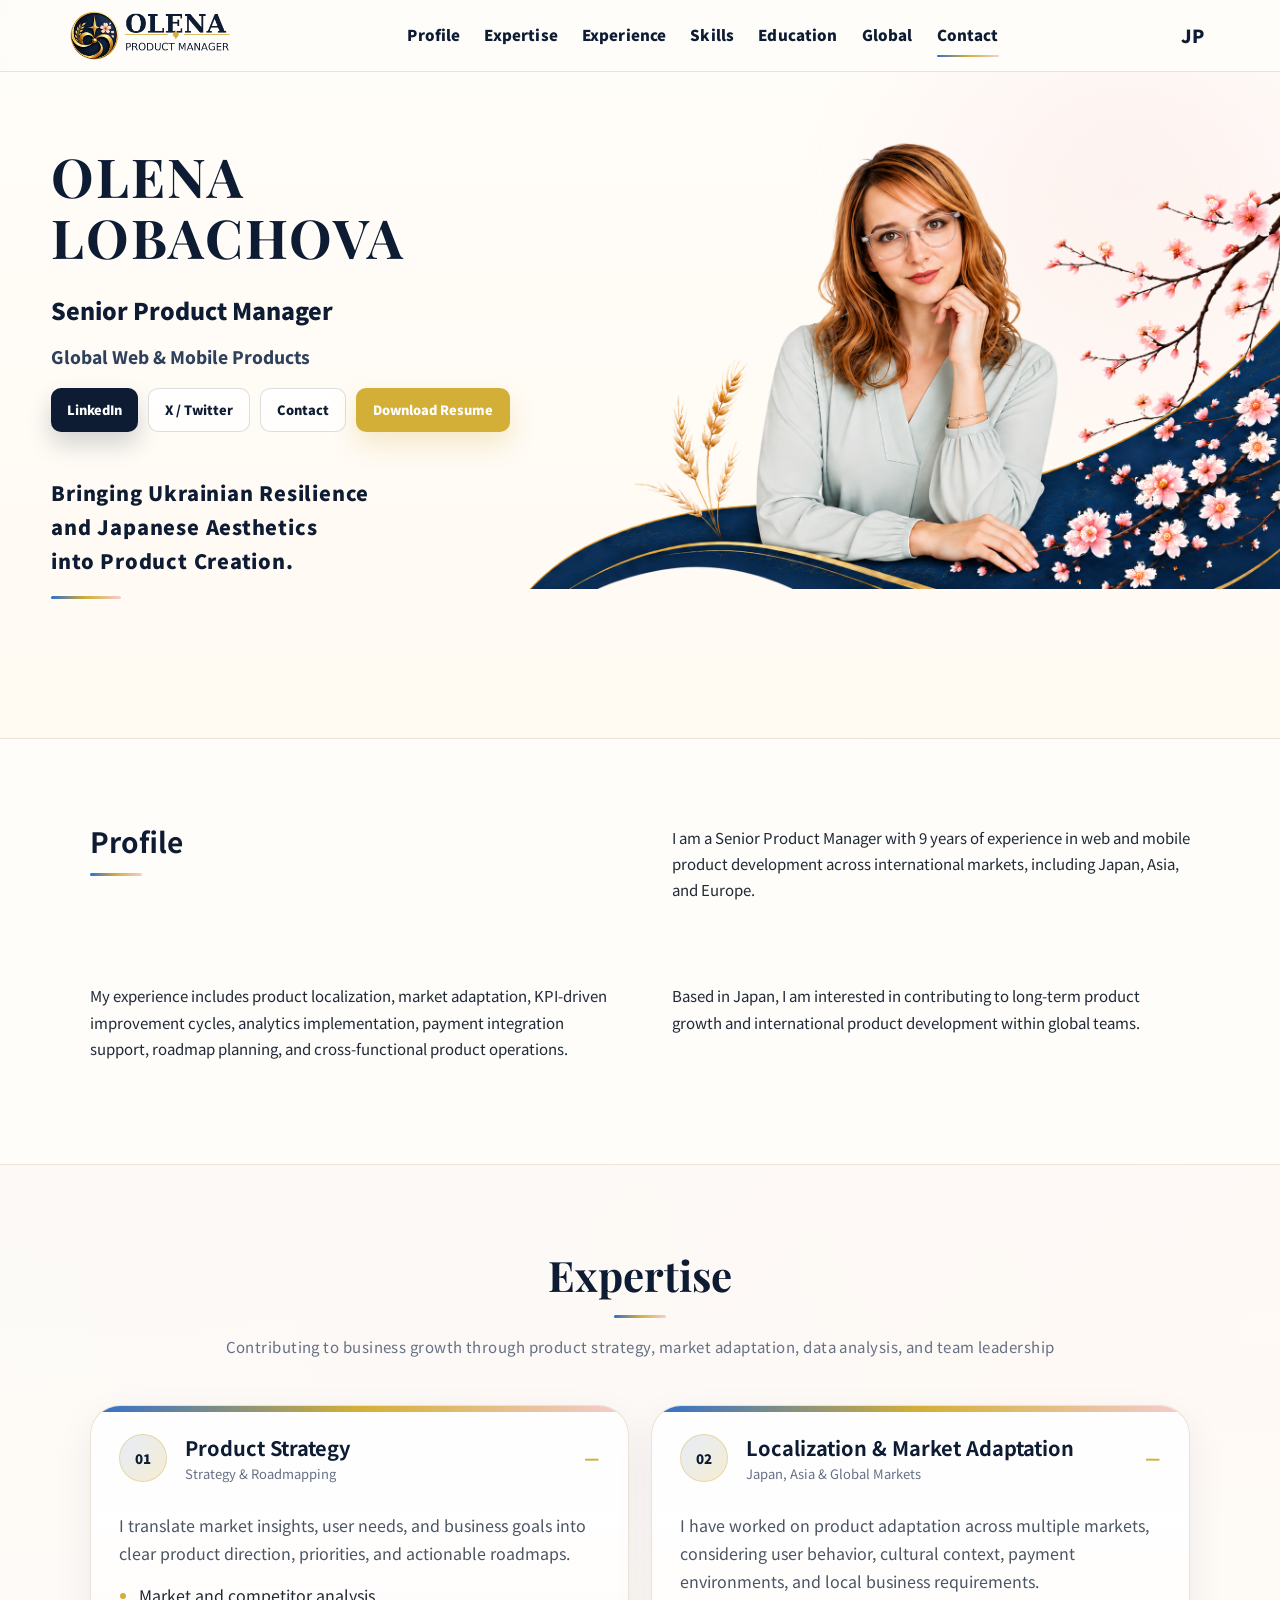
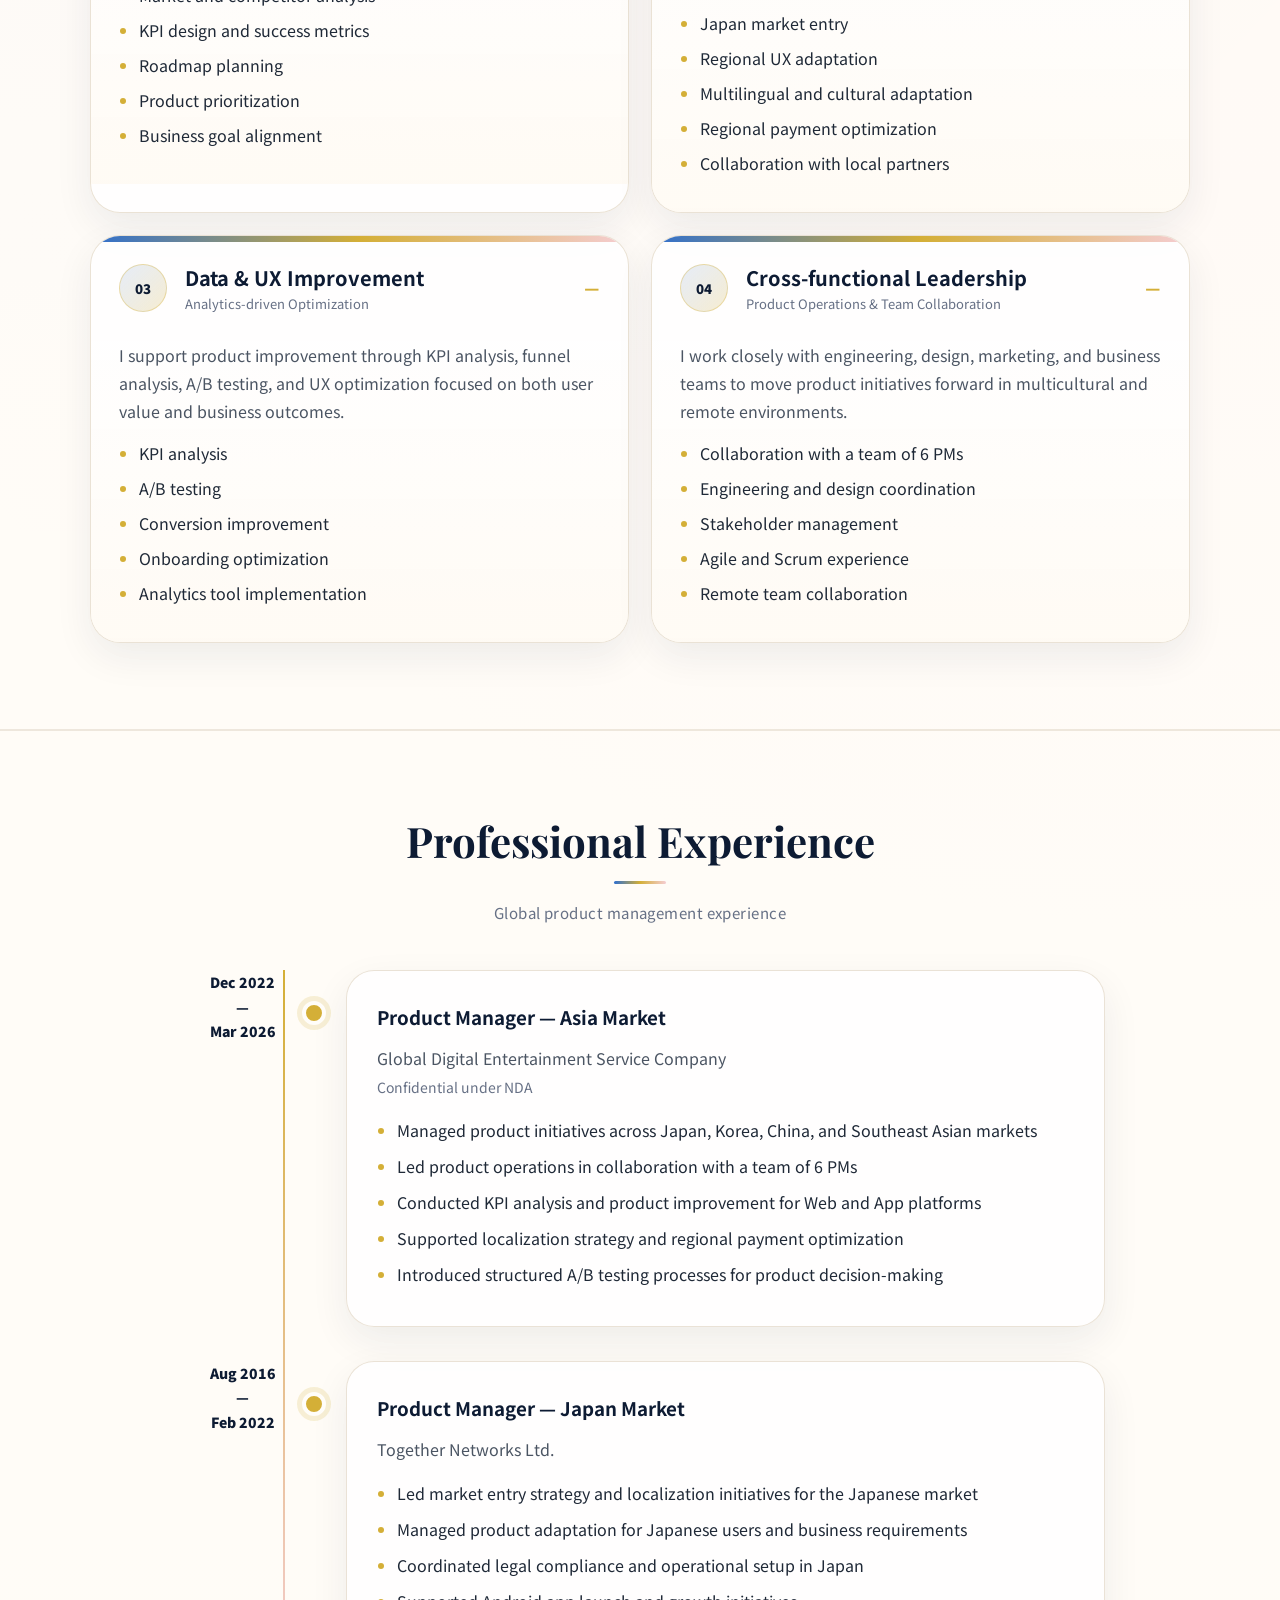
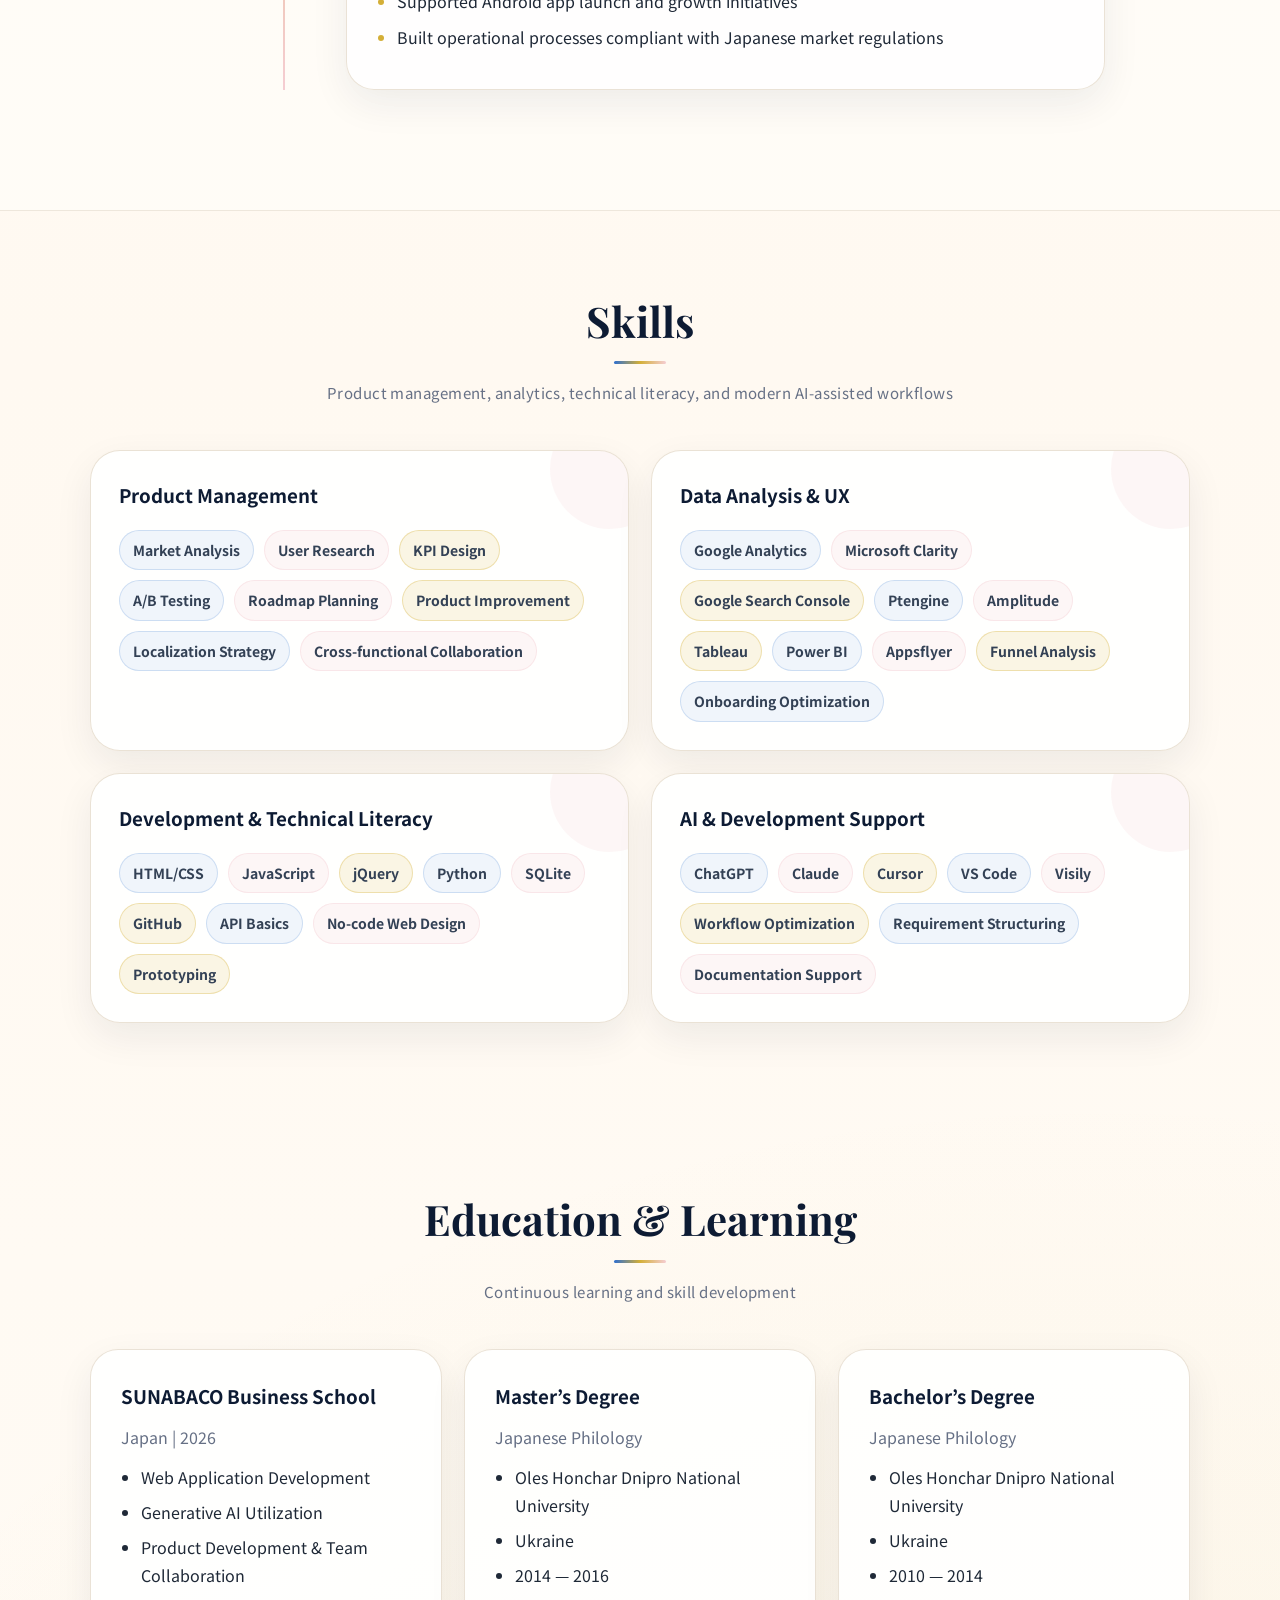
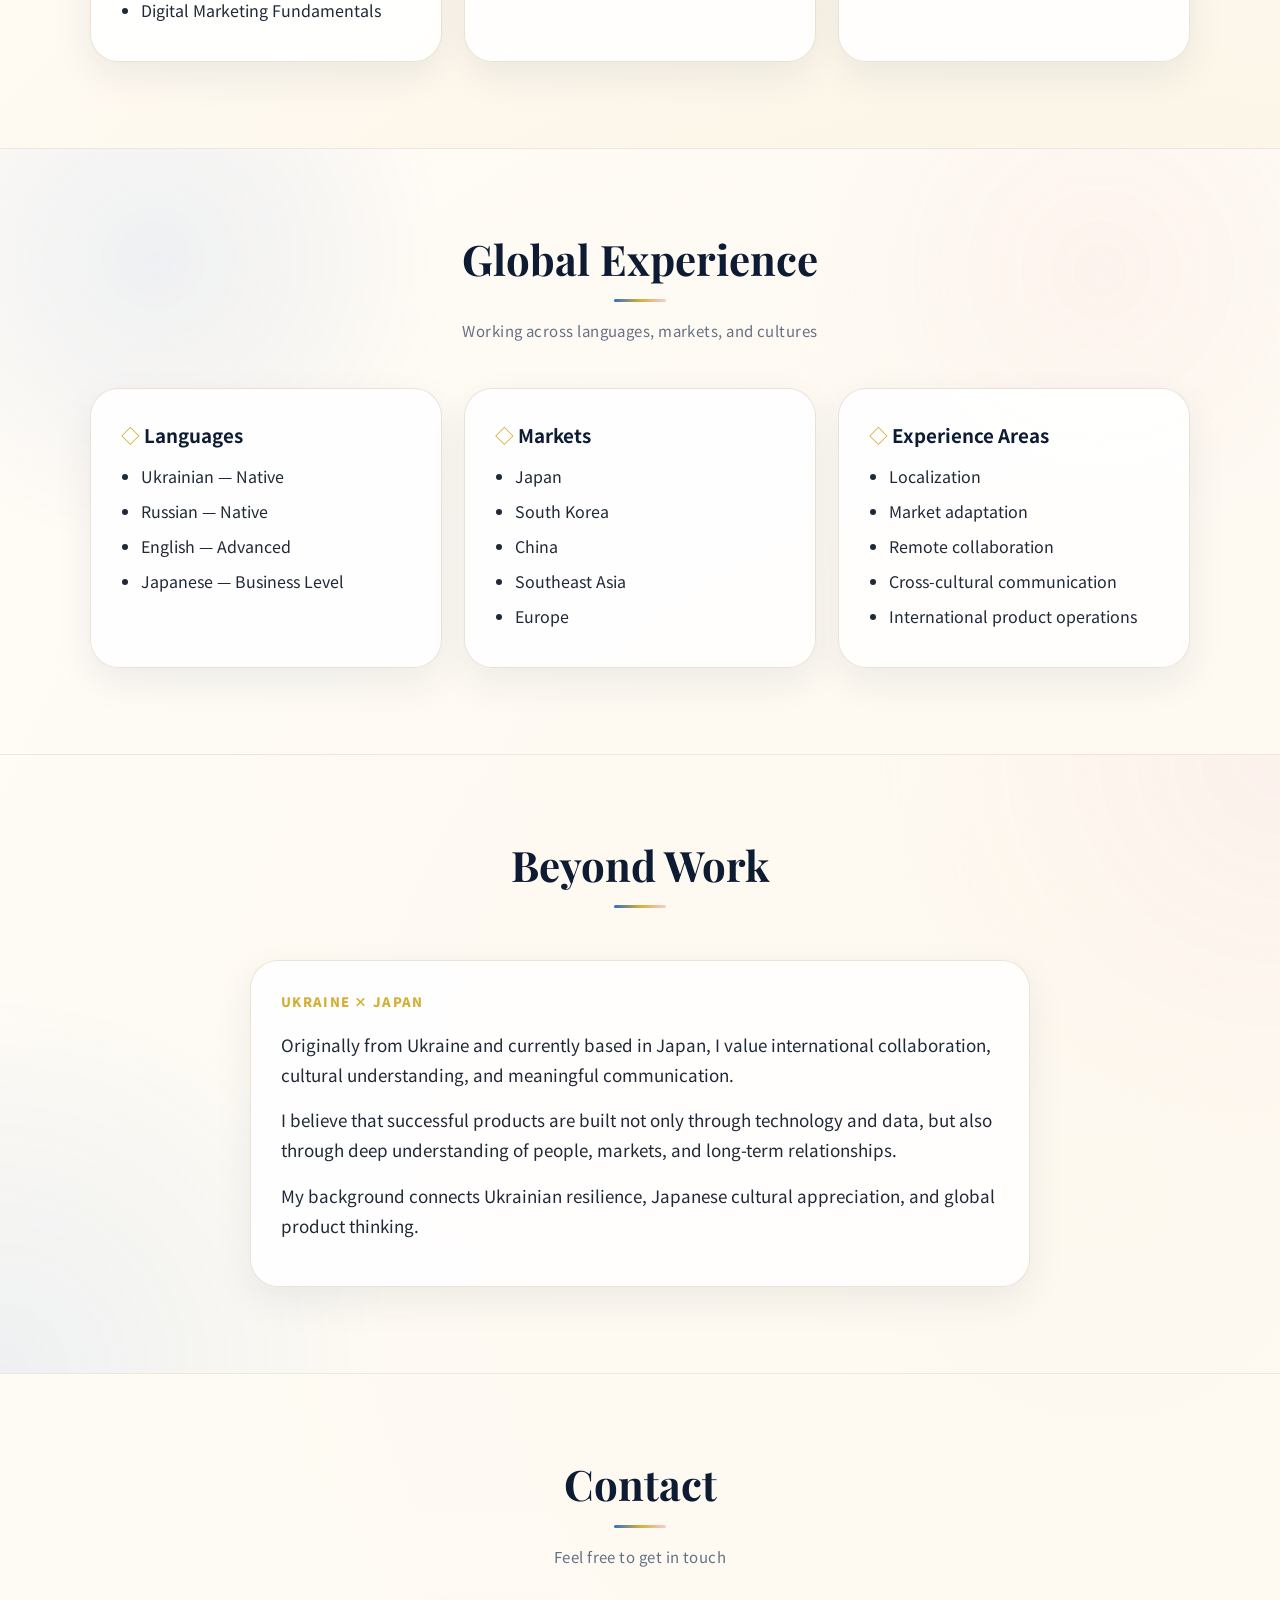
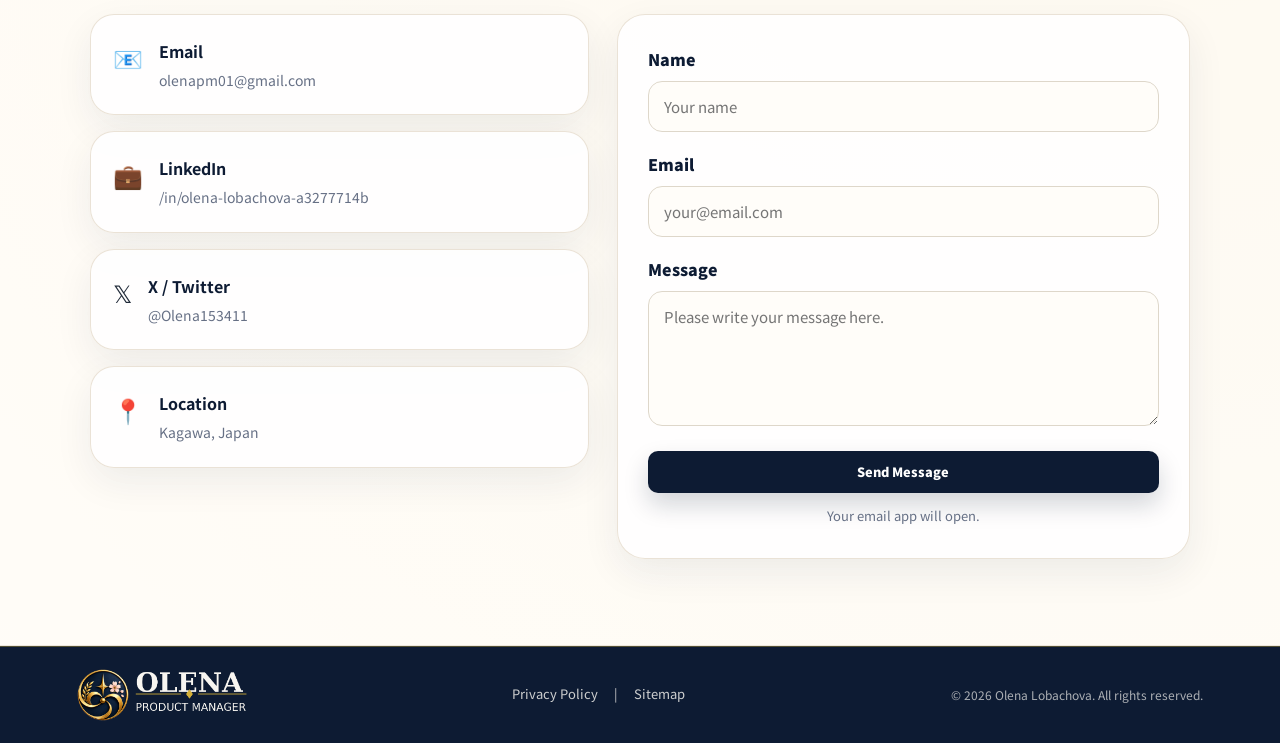
==== en.html @ adf9c9fa "Improve mobile menu slide-in design" ====
<!DOCTYPE html>
<html lang="en">
<head>
    <meta charset="UTF-8">
    <meta name="viewport" content="width=device-width, initial-scale=1.0">
    <title>Olena Lobachova | Senior Product Manager</title>

    <meta name="description" content="Senior Product Manager based in Japan, specializing in global web and mobile products, product strategy, localization, KPI-driven improvement and cross-functional collaboration.">
    <meta name="keywords" content="Product Manager, Senior Product Manager, Global Products, Web Products, Mobile Products, Japan, Kagawa, Localization, Product Strategy, KPI, UX, AI Tools">
    <meta name="author" content="Olena Lobachova">

    <meta property="og:title" content="Olena Lobachova | Senior Product Manager">
    <meta property="og:description" content="Senior Product Manager for global web and mobile products. Based in Japan.">
    <meta property="og:type" content="website">
    <meta property="og:image" content="assets/og-image.png">
    <meta property="og:url" content="https://your-github-username.github.io/your-repository-name/en.html">

    <meta name="twitter:card" content="summary_large_image">
    <meta name="twitter:title" content="Olena Lobachova | Senior Product Manager">
    <meta name="twitter:description" content="Senior Product Manager for global web and mobile products. Based in Japan.">
    <meta name="twitter:image" content="assets/og-image.png">

    <link rel="icon" href="assets/favicon/favicon.ico" sizes="any">
    <link rel="icon" href="assets/favicon/favicon.svg" type="image/svg+xml">
    <link rel="apple-touch-icon" href="assets/favicon/apple-touch-icon.png">
    <link rel="manifest" href="assets/favicon/site.webmanifest">
    <meta name="theme-color" content="#0D1B33">

    <link rel="preconnect" href="https://fonts.googleapis.com">
    <link rel="preconnect" href="https://fonts.gstatic.com" crossorigin>
    <link href="https://fonts.googleapis.com/css2?family=Noto+Sans+JP:wght@400;500;700&family=Playfair+Display:wght@600;700&display=swap" rel="stylesheet">

    <link rel="stylesheet" href="css/style.css">
</head>

<body>

<div class="site-decor" aria-hidden="true">
    <div class="decor-circle decor-blue"></div>
    <div class="decor-circle decor-gold"></div>
    <div class="decor-circle decor-sakura"></div>
    <div class="ukraine-pattern"></div>
    <div class="japan-pattern"></div>
</div>

<header class="header">
    <a href="en.html" class="header-logo header-logo-desktop" aria-label="Olena Lobachova Home">
        <img src="assets/brand/logo-horizontal-light.png" alt="Olena Lobachova logo">
    </a>

    <a href="en.html" class="header-logo header-logo-mobile" aria-label="Olena Lobachova Home">
        <img src="assets/brand/logo-horizontal-light.png" alt="Olena Lobachova logo">
    </a>

    <nav class="desktop-nav">
        <a href="#about">Profile</a>
        <a href="#expertise">Expertise</a>
        <a href="#experience">Experience</a>
        <a href="#skills">Skills</a>
        <a href="#education">Education</a>
        <a href="#global">Global</a>
        <a href="#contact">Contact</a>
    </nav>

    <div class="header-right">
        <a href="index.html" id="langToggle" class="lang-btn">JP</a>
        <button id="menuBtn" class="menu-btn" aria-label="Open menu">
            <span></span>
            <span></span>
            <span></span>
        </button>
    </div>
</header>

<div id="menuOverlay" class="menu-overlay"></div>

<div id="mobileMenu" class="mobile-menu">

    <a href="#about" class="mobile-menu-link">
        <img src="assets/icons/profile.svg" alt="" class="mobile-menu-icon">
        <span>Profile</span>
    </a>

    <a href="#expertise" class="mobile-menu-link">
        <img src="assets/icons/expertise.svg" alt="" class="mobile-menu-icon">
        <span>Expertise</span>
    </a>

    <a href="#experience" class="mobile-menu-link">
        <img src="assets/icons/experience.svg" alt="" class="mobile-menu-icon">
        <span>Experience</span>
    </a>

    <a href="#skills" class="mobile-menu-link">
        <img src="assets/icons/skills.svg" alt="" class="mobile-menu-icon">
        <span>Skills</span>
    </a>

    <a href="#education" class="mobile-menu-link">
        <img src="assets/icons/education.svg" alt="" class="mobile-menu-icon">
        <span>Education</span>
    </a>

    <a href="#global" class="mobile-menu-link">
        <img src="assets/icons/global.svg" alt="" class="mobile-menu-icon">
        <span>Global</span>
    </a>

    <a href="#contact" class="mobile-menu-link">
        <img src="assets/icons/contact.svg" alt="" class="mobile-menu-icon">
        <span>Contact</span>
    </a>

        <div class="mobile-menu-cta">
        <a href="https://www.linkedin.com/in/olena-lobachova-a3277714b" target="_blank" rel="noopener">
            LinkedIn
        </a>

        <a href="https://x.com/Olena153411" target="_blank" rel="noopener">
            X (Twitter)
        </a>

        <a href="assets/cv/Olena_Lobachova_Resume_EN.pdf" target="_blank" rel="noopener">
            Resume PDF
        </a>
    </div>

</div>

<section class="hero hero-approved">
    <div class="hero-content">

        <div class="hero-text">

            <h1>
                OLENA<br>
                LOBACHOVA
            </h1>

            <h2>Senior Product Manager</h2>
            <p class="hero-role">Global Web & Mobile Products</p>

            <div class="hero-buttons">
                <a href="https://www.linkedin.com/in/olena-lobachova-a3277714b" class="btn-primary" target="_blank" rel="noopener">
                    LinkedIn
                </a>

                <a href="https://x.com/Olena153411" class="btn-secondary" target="_blank" rel="noopener">
                    X / Twitter
                </a>

                <a href="#contact" class="btn-secondary">
                    Contact
                </a>

                <a href="assets/cv/Olena_Lobachova_Resume_EN.pdf" class="btn-gold" target="_blank" rel="noopener">
                    Download Resume
                </a>
            </div>

            <p class="hero-statement hero-statement-en">
                Bringing Ukrainian Resilience<br>
                and Japanese Aesthetics<br>
                into Product Creation.
            </p>

        </div>

        <div class="hero-visual">
            <img class="hero-profile hero-profile-desktop" src="assets/profile.png" alt="Olena Lobachova">
            <img class="hero-profile hero-profile-mobile" src="assets/decor/fuji-scene.png" alt="Fuji scene illustration">
        </div>

    </div>
</section>

<section id="about" class="section">
    <div class="container">
        <h2>Profile</h2>

        <p>
            I am a Senior Product Manager with 9 years of experience in web and mobile product development across international markets, including Japan, Asia, and Europe.
        </p>

        <p>
            My experience includes product localization, market adaptation, KPI-driven improvement cycles, analytics implementation, payment integration support, roadmap planning, and cross-functional product operations.
        </p>

        <p>
            Based in Japan, I am interested in contributing to long-term product growth and international product development within global teams.
        </p>
    </div>
</section>

<section id="expertise" class="section section-soft">
    <div class="container">

        <h2>Expertise</h2>
        <p class="section-subtitle">
            Contributing to business growth through product strategy, market adaptation, data analysis, and team leadership
        </p>

        <div class="expertise-grid">

            <article class="expertise-card">
                <button class="expertise-toggle" type="button">
                    <span class="expertise-icon">01</span>
                    <span>
                        <strong>Product Strategy</strong>
                        <small>Strategy & Roadmapping</small>
                    </span>
                </button>

                <div class="expertise-body">
                    <p>
                        I translate market insights, user needs, and business goals into clear product direction, priorities, and actionable roadmaps.
                    </p>
                    <ul>
                        <li>Market and competitor analysis</li>
                        <li>KPI design and success metrics</li>
                        <li>Roadmap planning</li>
                        <li>Product prioritization</li>
                        <li>Business goal alignment</li>
                    </ul>
                </div>
            </article>

            <article class="expertise-card">
                <button class="expertise-toggle" type="button">
                    <span class="expertise-icon">02</span>
                    <span>
                        <strong>Localization & Market Adaptation</strong>
                        <small>Japan, Asia & Global Markets</small>
                    </span>
                </button>

                <div class="expertise-body">
                    <p>
                        I have worked on product adaptation across multiple markets, considering user behavior, cultural context, payment environments, and local business requirements.
                    </p>
                    <ul>
                        <li>Japan market entry</li>
                        <li>Regional UX adaptation</li>
                        <li>Multilingual and cultural adaptation</li>
                        <li>Regional payment optimization</li>
                        <li>Collaboration with local partners</li>
                    </ul>
                </div>
            </article>

            <article class="expertise-card">
                <button class="expertise-toggle" type="button">
                    <span class="expertise-icon">03</span>
                    <span>
                        <strong>Data & UX Improvement</strong>
                        <small>Analytics-driven Optimization</small>
                    </span>
                </button>

                <div class="expertise-body">
                    <p>
                        I support product improvement through KPI analysis, funnel analysis, A/B testing, and UX optimization focused on both user value and business outcomes.
                    </p>
                    <ul>
                        <li>KPI analysis</li>
                        <li>A/B testing</li>
                        <li>Conversion improvement</li>
                        <li>Onboarding optimization</li>
                        <li>Analytics tool implementation</li>
                    </ul>
                </div>
            </article>

            <article class="expertise-card">
                <button class="expertise-toggle" type="button">
                    <span class="expertise-icon">04</span>
                    <span>
                        <strong>Cross-functional Leadership</strong>
                        <small>Product Operations & Team Collaboration</small>
                    </span>
                </button>

                <div class="expertise-body">
                    <p>
                        I work closely with engineering, design, marketing, and business teams to move product initiatives forward in multicultural and remote environments.
                    </p>
                    <ul>
                        <li>Collaboration with a team of 6 PMs</li>
                        <li>Engineering and design coordination</li>
                        <li>Stakeholder management</li>
                        <li>Agile and Scrum experience</li>
                        <li>Remote team collaboration</li>
                    </ul>
                </div>
            </article>

        </div>

    </div>
</section>

<section id="experience" class="section section-soft">
    <div class="container">
        <h2>Professional Experience</h2>
        <p class="section-subtitle">Global product management experience</p>

        <div class="timeline">

            <div class="timeline-item">
                <div class="timeline-date">Dec 2022<br>—<br>Mar 2026</div>

                <div class="timeline-card">
                    <h3>Product Manager — Asia Market</h3>
                    <p class="company">
                        Global Digital Entertainment Service Company<br>
                        <span>Confidential under NDA</span>
                    </p>

                    <ul>
                        <li>Managed product initiatives across Japan, Korea, China, and Southeast Asian markets</li>
                        <li>Led product operations in collaboration with a team of 6 PMs</li>
                        <li>Conducted KPI analysis and product improvement for Web and App platforms</li>
                        <li>Supported localization strategy and regional payment optimization</li>
                        <li>Introduced structured A/B testing processes for product decision-making</li>
                    </ul>
                </div>
            </div>

            <div class="timeline-item">
                <div class="timeline-date">Aug 2016<br>—<br>Feb 2022</div>

                <div class="timeline-card">
                    <h3>Product Manager — Japan Market</h3>
                    <p class="company">Together Networks Ltd.</p>

                    <ul>
                        <li>Led market entry strategy and localization initiatives for the Japanese market</li>
                        <li>Managed product adaptation for Japanese users and business requirements</li>
                        <li>Coordinated legal compliance and operational setup in Japan</li>
                        <li>Supported Android app launch and growth initiatives</li>
                        <li>Built operational processes compliant with Japanese market regulations</li>
                    </ul>
                </div>
            </div>

        </div>
    </div>
</section>

<section id="skills" class="section">
    <div class="container">

        <h2>Skills</h2>
        <p class="section-subtitle">
            Product management, analytics, technical literacy, and modern AI-assisted workflows
        </p>

        <div class="skills-board">

            <div class="skill-group">
                <h3>Product Management</h3>
                <div class="skill-tags">
                    <span>Market Analysis</span>
                    <span>User Research</span>
                    <span>KPI Design</span>
                    <span>A/B Testing</span>
                    <span>Roadmap Planning</span>
                    <span>Product Improvement</span>
                    <span>Localization Strategy</span>
                    <span>Cross-functional Collaboration</span>
                </div>
            </div>

            <div class="skill-group">
                <h3>Data Analysis & UX</h3>
                <div class="skill-tags">
                    <span>Google Analytics</span>
                    <span>Microsoft Clarity</span>
                    <span>Google Search Console</span>
                    <span>Ptengine</span>
                    <span>Amplitude</span>
                    <span>Tableau</span>
                    <span>Power BI</span>
                    <span>Appsflyer</span>
                    <span>Funnel Analysis</span>
                    <span>Onboarding Optimization</span>
                </div>
            </div>

            <div class="skill-group">
                <h3>Development & Technical Literacy</h3>
                <div class="skill-tags">
                    <span>HTML/CSS</span>
                    <span>JavaScript</span>
                    <span>jQuery</span>
                    <span>Python</span>
                    <span>SQLite</span>
                    <span>GitHub</span>
                    <span>API Basics</span>
                    <span>No-code Web Design</span>
                    <span>Prototyping</span>
                </div>
            </div>

            <div class="skill-group">
                <h3>AI & Development Support</h3>
                <div class="skill-tags">
                    <span>ChatGPT</span>
                    <span>Claude</span>
                    <span>Cursor</span>
                    <span>VS Code</span>
                    <span>Visily</span>
                    <span>Workflow Optimization</span>
                    <span>Requirement Structuring</span>
                    <span>Documentation Support</span>
                </div>
            </div>

        </div>

    </div>
</section>

<section id="education" class="section">
    <div class="container">
        <h2>Education & Learning</h2>
        <p class="section-subtitle">Continuous learning and skill development</p>

        <div class="education-grid">

            <div class="education-card">
                <h3>SUNABACO Business School</h3>
                <p>Japan | 2026</p>
                <ul>
                    <li>Web Application Development</li>
                    <li>Generative AI Utilization</li>
                    <li>Product Development & Team Collaboration</li>
                    <li>Digital Marketing Fundamentals</li>
                </ul>
            </div>

            <div class="education-card">
                <h3>Master’s Degree</h3>
                <p>Japanese Philology</p>
                <ul>
                    <li>Oles Honchar Dnipro National University</li>
                    <li>Ukraine</li>
                    <li>2014 — 2016</li>
                </ul>
            </div>

            <div class="education-card">
                <h3>Bachelor’s Degree</h3>
                <p>Japanese Philology</p>
                <ul>
                    <li>Oles Honchar Dnipro National University</li>
                    <li>Ukraine</li>
                    <li>2010 — 2014</li>
                </ul>
            </div>

        </div>
    </div>
</section>

<section id="global" class="section section-soft global-section">
    <div class="container">
        <h2>Global Experience</h2>
        <p class="section-subtitle">Working across languages, markets, and cultures</p>

        <div class="global-grid">

            <div class="global-card">
                <h3>Languages</h3>
                <ul>
                    <li>Ukrainian — Native</li>
                    <li>Russian — Native</li>
                    <li>English — Advanced</li>
                    <li>Japanese — Business Level</li>
                </ul>
            </div>

            <div class="global-card">
                <h3>Markets</h3>
                <ul>
                    <li>Japan</li>
                    <li>South Korea</li>
                    <li>China</li>
                    <li>Southeast Asia</li>
                    <li>Europe</li>
                </ul>
            </div>

            <div class="global-card">
                <h3>Experience Areas</h3>
                <ul>
                    <li>Localization</li>
                    <li>Market adaptation</li>
                    <li>Remote collaboration</li>
                    <li>Cross-cultural communication</li>
                    <li>International product operations</li>
                </ul>
            </div>

        </div>
    </div>
</section>

<section id="beyond" class="section beyond-section">
    <div class="container">
        <h2>Beyond Work</h2>

        <div class="beyond-card">
            <p>
                Originally from Ukraine and currently based in Japan, I value international collaboration, cultural understanding, and meaningful communication.
            </p>
            <p>
                I believe that successful products are built not only through technology and data, but also through deep understanding of people, markets, and long-term relationships.
            </p>
            <p>
                My background connects Ukrainian resilience, Japanese cultural appreciation, and global product thinking.
            </p>
        </div>
    </div>
</section>

<section id="contact" class="section section-soft">

    <div class="container">

        <h2>Contact</h2>
        <p class="section-subtitle">Feel free to get in touch</p>

        <div class="contact-layout">

            <div class="contact-info">

                <a class="contact-card" href="mailto:olenapm01@gmail.com">
                    <span>📧</span>
                    <div>
                        <strong>Email</strong>
                        <p>olenapm01@gmail.com</p>
                    </div>
                </a>

                <a class="contact-card" href="https://www.linkedin.com/in/olena-lobachova-a3277714b" target="_blank" rel="noopener">
                    <span>💼</span>
                    <div>
                        <strong>LinkedIn</strong>
                        <p>/in/olena-lobachova-a3277714b</p>
                    </div>
                </a>

                <a class="contact-card" href="https://x.com/Olena153411" target="_blank" rel="noopener">
                    <span>𝕏</span>
                    <div>
                        <strong>X / Twitter</strong>
                        <p>@Olena153411</p>
                    </div>
                </a>

                <div class="contact-card">
                    <span>📍</span>
                    <div>
                        <strong>Location</strong>
                        <p>Kagawa, Japan</p>
                    </div>
                </div>

            </div>

            <form class="contact-form" id="contactForm">

                <label for="name">Name</label>
                <input type="text" id="name" name="name" placeholder="Your name" required>

                <label for="email">Email</label>
                <input type="email" id="email" name="email" placeholder="your@email.com" required>

                <label for="message">Message</label>
                <textarea id="message" name="message" rows="5" placeholder="Please write your message here." required></textarea>

                <button type="submit" class="btn-primary form-btn">
                    Send Message
                </button>

                <p class="form-note">
                    Your email app will open.
                </p>

            </form>

        </div>

    </div>

</section>

<footer class="site-footer">

    <div class="footer-inner">

        <div class="footer-brand">
            <picture>
                <source media="(max-width: 768px)" srcset="assets/brand/logo-mobile-dark.png">
                <img src="assets/brand/logo-horizontal-dark.png" alt="Olena Lobachova logo">
            </picture>
        </div>

        <div class="footer-links">
            <a href="#">Privacy Policy</a>
            <span>|</span>
            <a href="#">Sitemap</a>
        </div>

        <p class="footer-copy">
            © 2026 Olena Lobachova. All rights reserved.
        </p>

    </div>

</footer>

<button id="backToTop" class="back-to-top" aria-label="Back to top">
    ↑
</button>

<script src="js/main.js"></script>

</body>
</html>
---- css/style.css ----
/* =========================================================
   OLENA LOBACHOVA — Professional Profile Website
   Clean Style File
   Ukraine × Japan × Premium Product Manager
========================================================= */

/* =========================================================
   1. Brand variables
========================================================= */

:root{
    --navy:#0D1B33;
    --navy-soft:#1C2D4A;
    --blue:#2F6FCE;
    --gold:#D4AF37;
    --gold-soft:#F1D98A;
    --sakura:#F5CDD2;
    --sakura-soft:#FBE8EC;
    --ivory:#F8F6F1;
    --paper:#FFFDF9;
    --white:#FFFFFF;
    --ink:#1F2937;
    --muted:#667085;
    --line:#E8DFD1;

    --shadow:0 22px 60px rgba(13,27,51,.10);
    --soft-shadow:0 14px 38px rgba(13,27,51,.07);

    --radius-xl:34px;
    --radius-lg:26px;
    --radius-md:18px;
}

/* =========================================================
   2. Base
========================================================= */

*{
    margin:0;
    padding:0;
    box-sizing:border-box;
}

html{
    scroll-behavior:smooth;
}

body{
    font-family:"Noto Sans JP", sans-serif;
    color:var(--ink);
    line-height:1.75;
    background:
        radial-gradient(circle at 8% 8%, rgba(47,111,206,.08), transparent 24%),
        radial-gradient(circle at 95% 15%, rgba(245,205,210,.24), transparent 26%),
        radial-gradient(circle at 86% 84%, rgba(212,175,55,.16), transparent 28%),
        linear-gradient(180deg,#fffdf9 0%,#fff9f1 50%,#fffdf9 100%);
    overflow-x:hidden;
}

a{
    color:inherit;
}

img{
    max-width:100%;
    display:block;
}

button,
input,
textarea{
    font-family:inherit;
}

.container{
    width:min(1100px,90%);
    margin:0 auto;
}

/* =========================================================
   3. Decorative background
========================================================= */

.site-decor{
    position:fixed;
    inset:0;
    pointer-events:none;
    z-index:-10;
    overflow:hidden;
}

.decor-circle{
    position:absolute;
    border-radius:999px;
    filter:blur(1px);
}

.decor-blue{
    width:340px;
    height:340px;
    left:-170px;
    top:170px;
    background:rgba(47,111,206,.08);
}

.decor-gold{
    width:280px;
    height:280px;
    right:-130px;
    top:42%;
    background:rgba(212,175,55,.12);
}

.decor-sakura{
    width:360px;
    height:360px;
    right:-170px;
    bottom:80px;
    background:rgba(245,205,210,.18);
}

.ukraine-pattern{
    position:fixed;
    left:0;
    top:0;
    width:8px;
    height:100vh;
    background:
        repeating-linear-gradient(
            to bottom,
            rgba(47,111,206,.52) 0 18px,
            rgba(212,175,55,.52) 18px 36px,
            transparent 36px 54px
        );
    opacity:.16;
}

.japan-pattern{
    position:fixed;
    right:5.5%;
    top:112px;
    width:156px;
    height:156px;
    border:1px solid rgba(212,175,55,.22);
    border-radius:50%;
    opacity:.38;
}

.japan-pattern::before{
    content:"";
    position:absolute;
    inset:20px;
    border:1px solid rgba(245,205,210,.42);
    border-radius:50%;
}

.japan-pattern::after{
    content:"桜";
    position:absolute;
    right:-8px;
    bottom:8px;
    font-size:28px;
    color:rgba(212,175,55,.45);
}

/* =========================================================
   4. Header
========================================================= */

.header{
    position:sticky;
    top:0;
    z-index:1000;

    width:100%;
    min-height:96px;
    padding:18px 6%;

    display:grid;
    grid-template-columns:auto 1fr auto;
    align-items:center;
    gap:32px;

    background:rgba(255,253,249,.94);
    backdrop-filter:blur(18px);
    border-bottom:1px solid rgba(232,223,209,.88);
}

.header-logo{
    display:inline-flex;
    align-items:center;
    justify-content:flex-start;
    flex-shrink:0;
    text-decoration:none;
}

.header-logo img{
    display:block;
    width:100%;
    height:auto;
    object-fit:contain;
}

.header-logo-desktop{
    width:250px;
    max-width:250px;
}

.header-logo-mobile{
    display:none;
}

.desktop-nav{
    display:flex;
    justify-content:center;
    align-items:center;
    gap:24px;
}

.desktop-nav a{
    text-decoration:none;
    font-size:14px;
    font-weight:800;
    color:var(--navy);
    position:relative;
    transition:.25s ease;
}

.desktop-nav a::after{
    content:"";
    position:absolute;
    left:0;
    bottom:-8px;
    width:0;
    height:2px;
    border-radius:999px;
    background:linear-gradient(90deg,var(--blue),var(--gold),var(--sakura));
    transition:.25s ease;
}

.desktop-nav a:hover::after,
.desktop-nav a.active::after{
    width:100%;
}

.header-right{
    display:flex;
    align-items:center;
    justify-content:flex-end;
    gap:16px;
}

.lang-btn{
    display:inline-flex;
    align-items:center;
    justify-content:center;

    text-decoration:none;
    font-size:18px;
    font-weight:900;
    color:var(--navy);

    background:transparent;
    border:none;
    padding:0;
    min-width:34px;
    height:44px;
}

.menu-btn{
    display:none;
    align-items:center;
    justify-content:center;

    width:56px;
    height:56px;

    border:none;
    border-radius:50%;
    background:#F1ECE3;
    color:var(--navy);

    font-size:26px;
    line-height:1;
    cursor:pointer;

    box-shadow:0 8px 20px rgba(13,27,51,.08);
}

.mobile-menu{
    display:none;
}

/* =========================================================
   5. Hero
========================================================= */

.hero-approved{
    width:100%;
    min-height:720px;
    margin:0;
    padding:0;
    display:block;
    background:
        radial-gradient(circle at 88% 18%, rgba(245,205,210,.22), transparent 26%),
        linear-gradient(180deg,#fffdf9 0%,#fffaf2 100%);
    border-bottom:1px solid rgba(232,223,209,.86);
    overflow:hidden;
}

.hero-approved .hero-content{
    width:min(1180px,92%);
    min-height:720px;
    margin:0 auto;

    display:grid;
    grid-template-columns:0.95fr 1.05fr;
    align-items:center;
    gap:52px;

    position:relative;
}

.hero-text{
    position:relative;
    z-index:5;
}

.hero-approved h1{
    font-family:"Playfair Display","Noto Sans JP",serif;
    font-size:64px;
    line-height:1.04;
    color:var(--navy);
    letter-spacing:.035em;
    margin-bottom:18px;
}

.hero-approved h2{
    font-size:24px;
    font-weight:900;
    color:var(--navy);
    margin-bottom:8px;
}

.hero-role{
    font-size:18px;
    font-weight:800;
    color:#2f405c;
    margin-bottom:22px;
}

.hero-location{
    display:flex;
    flex-wrap:wrap;
    align-items:center;
    gap:14px;
    color:#5b667a;
    font-size:14px;
    font-weight:800;
    margin-bottom:26px;
}

.hero-location span + span{
    padding-left:14px;
    border-left:1px solid rgba(212,175,55,.55);
}

.hero-buttons{
    display:flex;
    flex-wrap:wrap;
    gap:12px;
    max-width:540px;
    margin-bottom:54px;
}

.btn-primary,
.btn-secondary,
.btn-gold{
    min-height:46px;
    padding:12px 20px;
    border-radius:10px;
    font-size:14px;
    font-weight:900;
    text-decoration:none;

    display:inline-flex;
    align-items:center;
    justify-content:center;

    transition:.22s ease;
}

.btn-primary{
    background:var(--navy);
    color:white;
    box-shadow:0 12px 24px rgba(13,27,51,.18);
}

.btn-secondary{
    background:rgba(255,255,255,.78);
    border:1px solid rgba(13,27,51,.14);
    color:var(--navy);
}

.btn-gold{
    background:var(--gold);
    border:1px solid rgba(212,175,55,.42);
    color:white;
    box-shadow:0 12px 26px rgba(212,175,55,.24);
}

.btn-primary:hover,
.btn-secondary:hover,
.btn-gold:hover{
    transform:translateY(-2px);
}

.hero-statement{
    font-size:20px;
    line-height:1.8;
    color:var(--navy);
    font-weight:900;
    letter-spacing:.04em;
    position:relative;
    padding-bottom:18px;
}

.hero-statement::after{
    content:"";
    display:block;
    width:70px;
    height:3px;
    margin-top:18px;
    border-radius:999px;
    background:linear-gradient(90deg,var(--blue),var(--gold),var(--sakura));
}

.hero-statement-jp span{
    display:inline;
}

.hero-statement-jp span:nth-child(2)::after{
    content:"";
    display:block;
}

/* Hero visual */

.hero-visual{
    position:relative;
    min-height:640px;
    z-index:3;
}

.hero-profile{
    display:block;
    width:100%;
    height:auto;
}

.hero-wave-floral{
    display:none;
}

/* Hide old CSS decorative placeholders if still in HTML */

.hero-wave,
.mount-fuji,
.sakura-branch,
.sunflower-accent,
.ua-ribbon,
.hero-meta,
.hero-kicker,
.tag,
.location{
    display:none !important;
}

/* =========================================================
   6. Sections
========================================================= */

.section{
    width:100%;
    margin:0;
    padding:86px 0;
    position:relative;
}

.section-soft{
    background:rgba(255,253,249,.72);
    border-top:1px solid rgba(232,223,209,.72);
    border-bottom:1px solid rgba(232,223,209,.72);
}

.section h2{
    font-family:"Playfair Display","Noto Sans JP",serif;
    color:var(--navy);
    text-align:center;
    font-size:42px;
    line-height:1.15;
    margin-bottom:52px;
}

.section h2::after{
    content:"";
    display:block;
    width:52px;
    height:3px;
    margin:16px auto 0;
    border-radius:999px;
    background:linear-gradient(90deg,var(--blue),var(--gold),var(--sakura));
}

.section-subtitle{
    text-align:center;
    color:var(--muted);
    margin-top:-36px;
    margin-bottom:44px;
    font-size:15px;
    letter-spacing:.03em;
}

/* =========================================================
   7. About
========================================================= */

#about{
    background:#fffdf9;
}

#about .container{
    display:grid;
    grid-template-columns:1fr 1fr;
    gap:64px;
    max-width:1100px;
}

#about h2{
    text-align:left;
    margin-bottom:24px;
    font-family:"Noto Sans JP", sans-serif;
    font-size:28px;
}

#about h2::after{
    margin-left:0;
}

#about p{
    margin-bottom:16px;
    font-size:15px;
}

/* =========================================================
   8. Expertise
========================================================= */

.expertise-grid{
    display:grid;
    grid-template-columns:repeat(2,1fr);
    gap:22px;
}

.expertise-card{
    background:rgba(255,255,255,.88);
    border:1px solid rgba(232,223,209,.9);
    border-radius:30px;
    box-shadow:var(--soft-shadow);
    overflow:hidden;
    position:relative;
    transition:.28s ease;
}

.expertise-card::before{
    content:"";
    position:absolute;
    inset:0 0 auto 0;
    height:6px;
    background:linear-gradient(90deg,var(--blue),var(--gold),var(--sakura));
}

.expertise-card:hover{
    transform:translateY(-5px);
    box-shadow:0 24px 54px rgba(13,27,51,.12);
}

.expertise-toggle{
    width:100%;
    border:none;
    background:transparent;
    padding:28px;
    display:flex;
    align-items:center;
    gap:18px;
    text-align:left;
    cursor:pointer;
    font-family:inherit;
    color:var(--navy);
}

.expertise-icon{
    width:48px;
    height:48px;
    flex:0 0 48px;
    border-radius:50%;
    background:
        linear-gradient(135deg,rgba(47,111,206,.12),rgba(212,175,55,.22));
    border:1px solid rgba(212,175,55,.35);
    display:flex;
    align-items:center;
    justify-content:center;
    font-weight:900;
    color:var(--navy);
}

.expertise-toggle strong{
    display:block;
    font-size:20px;
    line-height:1.35;
}

.expertise-toggle small{
    display:block;
    color:var(--muted);
    margin-top:3px;
    font-size:13px;
}

.expertise-toggle::after{
    content:"+";
    margin-left:auto;
    color:var(--gold);
    font-size:28px;
    font-weight:400;
    line-height:1;
}

.expertise-card.open .expertise-toggle::after{
    content:"−";
}

.expertise-body{
    max-height:0;
    overflow:hidden;
    transition:max-height .35s ease;
    background:
        linear-gradient(180deg,rgba(255,255,255,.28),rgba(255,250,242,.82));
}

.expertise-body p{
    padding:0 28px 14px;
    color:#4b5563;
}

.expertise-body ul{
    padding:0 28px 28px 48px;
}

.expertise-body li{
    margin-bottom:7px;
}

.expertise-body li::marker{
    color:var(--gold);
}

/* =========================================================
   9. Experience timeline
========================================================= */

.timeline{
    max-width:930px;
    margin:auto;
    position:relative;
}

.timeline::before{
    content:"";
    position:absolute;
    left:108px;
    top:0;
    bottom:0;
    width:2px;
    background:linear-gradient(var(--gold),var(--sakura));
}

.timeline-item{
    display:grid;
    grid-template-columns:135px 1fr;
    gap:36px;
    margin-bottom:34px;
    position:relative;
}

.timeline-date{
    color:var(--navy);
    font-weight:900;
    text-align:center;
    font-size:14px;
}

.timeline-card{
    padding:30px;
    border-radius:28px;
    background:rgba(255,255,255,.88);
    border:1px solid rgba(232,223,209,.88);
    box-shadow:var(--soft-shadow);
    position:relative;
    transition:.28s ease;
}

.timeline-card::before{
    content:"";
    position:absolute;
    left:-45px;
    top:30px;
    width:16px;
    height:16px;
    border-radius:50%;
    background:var(--gold);
    border:4px solid var(--paper);
    box-shadow:0 0 0 5px rgba(212,175,55,.18);
}

.timeline-card:hover{
    transform:translateY(-5px);
}

.timeline-card h3{
    color:var(--navy);
    margin-bottom:10px;
}

.company{
    color:#4b5563;
    margin-bottom:16px;
}

.company span{
    color:var(--muted);
    font-size:14px;
}

.timeline-card ul{
    padding-left:20px;
}

.timeline-card li{
    margin-bottom:8px;
}

.timeline-card li::marker{
    color:var(--gold);
}

/* =========================================================
   10. Skills
========================================================= */

.skills-board{
    display:grid;
    grid-template-columns:repeat(2,1fr);
    gap:22px;
}

.skill-group{
    background:rgba(255,255,255,.88);
    border:1px solid rgba(232,223,209,.9);
    border-radius:30px;
    box-shadow:var(--soft-shadow);
    padding:28px;
    position:relative;
    overflow:hidden;
}

.skill-group::before{
    content:"";
    position:absolute;
    right:-42px;
    top:-42px;
    width:120px;
    height:120px;
    border-radius:50%;
    background:rgba(245,205,210,.18);
}

.skill-group h3{
    color:var(--navy);
    margin-bottom:18px;
    position:relative;
    z-index:1;
}

.skill-tags{
    display:flex;
    flex-wrap:wrap;
    gap:10px;
    position:relative;
    z-index:1;
}

.skill-tags span{
    display:inline-flex;
    align-items:center;
    min-height:34px;
    padding:7px 13px;
    border-radius:999px;
    background:#fffaf2;
    border:1px solid rgba(212,175,55,.32);
    color:#334155;
    font-size:14px;
    font-weight:700;
}

.skill-tags span:nth-child(3n+1){
    background:rgba(47,111,206,.07);
    border-color:rgba(47,111,206,.18);
}

.skill-tags span:nth-child(3n+2){
    background:rgba(245,205,210,.18);
    border-color:rgba(245,205,210,.38);
}

.skill-tags span:nth-child(3n+3){
    background:rgba(212,175,55,.13);
    border-color:rgba(212,175,55,.32);
}

/* =========================================================
   11. Education / Global / Beyond
========================================================= */

.education-grid,
.global-grid{
    display:grid;
    grid-template-columns:repeat(3,1fr);
    gap:22px;
}

.education-card,
.global-card,
.beyond-card{
    padding:30px;
    border-radius:28px;
    background:rgba(255,255,255,.88);
    border:1px solid rgba(232,223,209,.88);
    box-shadow:var(--soft-shadow);
    transition:.28s ease;
}

.education-card:hover,
.global-card:hover{
    transform:translateY(-5px);
}

.education-card h3,
.global-card h3{
    color:var(--navy);
    margin-bottom:10px;
}

.education-card p{
    color:var(--muted);
    margin-bottom:12px;
}

.education-card ul,
.global-card ul{
    padding-left:20px;
}

.education-card li,
.global-card li{
    margin-bottom:7px;
}

.global-section{
    background:
        radial-gradient(circle at 12% 18%, rgba(47,111,206,.08), transparent 24%),
        radial-gradient(circle at 86% 20%, rgba(245,205,210,.16), transparent 26%),
        rgba(255,253,249,.72);
}

.global-card h3::before{
    content:"◇ ";
    color:var(--gold);
}

.beyond-section{
    background:
        radial-gradient(circle at left bottom, rgba(47,111,206,.08), transparent 28%),
        radial-gradient(circle at right top, rgba(245,205,210,.18), transparent 30%),
        rgba(255,253,249,.72);
}

.beyond-card{
    max-width:780px;
    margin:auto;
    font-size:17px;
}

.beyond-card::before{
    content:"Ukraine × Japan";
    display:block;
    color:var(--gold);
    font-size:13px;
    font-weight:900;
    letter-spacing:.10em;
    text-transform:uppercase;
    margin-bottom:16px;
}

.beyond-card p{
    margin-bottom:16px;
}

/* =========================================================
   12. Contact
========================================================= */

.contact-layout{
    display:grid;
    grid-template-columns:1fr 1.15fr;
    gap:28px;
    align-items:start;
}

.contact-info{
    display:grid;
    gap:16px;
}

.contact-card{
    display:flex;
    align-items:flex-start;
    gap:16px;
    padding:22px;
    border-radius:24px;
    background:rgba(255,255,255,.88);
    border:1px solid rgba(232,223,209,.88);
    box-shadow:var(--soft-shadow);
    text-decoration:none;
    color:var(--ink);
    transition:.25s ease;
}

.contact-card:hover{
    transform:translateY(-4px);
}

.contact-card span{
    font-size:24px;
}

.contact-card strong{
    color:var(--navy);
}

.contact-card p{
    color:var(--muted);
    font-size:14px;
    margin-top:3px;
    word-break:break-word;
}

.contact-form{
    padding:30px;
    border-radius:28px;
    background:rgba(255,255,255,.88);
    border:1px solid rgba(232,223,209,.88);
    box-shadow:var(--soft-shadow);
}

.contact-form label{
    display:block;
    margin-bottom:8px;
    color:var(--navy);
    font-weight:900;
}

.contact-form input,
.contact-form textarea{
    width:100%;
    padding:14px 15px;
    margin-bottom:18px;
    border:1px solid #ded7ca;
    border-radius:14px;
    background:#fffdf9;
    font-family:inherit;
    font-size:15px;
}

.contact-form input:focus,
.contact-form textarea:focus{
    outline:none;
    border-color:var(--gold);
    box-shadow:0 0 0 4px rgba(212,175,55,.16);
}

.form-btn{
    width:100%;
    border:none;
    cursor:pointer;
    font-family:inherit;
    font-size:16px;
}

.form-note{
    margin-top:12px;
    color:var(--muted);
    font-size:13px;
    text-align:center;
}

/* =========================================================
   13. Footer
========================================================= */

footer{
    width:100%;
    margin:0;
    padding:0;
}

.site-footer{
    background:var(--navy);
    color:var(--ivory);
    border-top:1px solid rgba(212,175,55,.35);
}

.footer-inner{
    width:min(1100px,90%);
    margin:0 auto;
    padding:46px 0 36px;
    display:flex;
    flex-direction:column;
    align-items:center;
    gap:22px;
    text-align:center;
}

.footer-brand img{
    max-width:380px;
    width:100%;
    height:auto;
    display:block;
}

.footer-links{
    display:flex;
    align-items:center;
    justify-content:center;
    gap:14px;
    color:rgba(248,246,241,.82);
    font-size:14px;
}

.footer-links a{
    color:rgba(248,246,241,.82);
    text-decoration:none;
}

.footer-links a:hover{
    color:var(--gold);
}

.footer-copy{
    color:rgba(248,246,241,.72);
    font-size:13px;
}

/* =========================================================
   14. Back to top / animations
========================================================= */

.back-to-top{
    position:fixed;
    right:24px;
    bottom:24px;
    width:48px;
    height:48px;
    border:none;
    border-radius:50%;
    background:linear-gradient(135deg,var(--navy),#213f69);
    color:white;
    font-size:20px;
    cursor:pointer;
    box-shadow:0 16px 34px rgba(13,27,51,.25);
    opacity:0;
    pointer-events:none;
    transform:translateY(12px);
    transition:.25s ease;
    z-index:1100;
}

.back-to-top.show{
    opacity:1;
    pointer-events:auto;
    transform:translateY(0);
}

.reveal{
    opacity:0;
    transform:translateY(28px);
    transition:opacity .75s ease, transform .75s ease;
}

.reveal.active{
    opacity:1;
    transform:translateY(0);
}

/* =========================================================
   15. Responsive
========================================================= */

@media (max-width:1200px){

    .header-logo-desktop{
        width:220px;
        max-width:220px;
    }

    .desktop-nav{
        gap:16px;
    }

    .desktop-nav a{
        font-size:12px;
    }
}

@media (max-width:1024px){

    .hero-approved .hero-content{
        grid-template-columns:1fr;
        min-height:auto;
        padding:60px 0 0;
    }

    .hero-visual{
        min-height:560px;
    }

    .portrait-card{
        right:12%;
    }

    .expertise-grid,
    .skills-board{
        grid-template-columns:1fr;
    }

    .education-grid,
    .global-grid{
        grid-template-columns:1fr;
    }

    .contact-layout{
        grid-template-columns:1fr;
    }
}

@media (max-width:768px){

    body{
        background:
            radial-gradient(circle at 50% 0%, rgba(245,205,210,.22), transparent 30%),
            radial-gradient(circle at 0% 34%, rgba(47,111,206,.08), transparent 28%),
            linear-gradient(180deg,#fffdf9,#fff9f1);
    }

    .ukraine-pattern{
        width:6px;
        opacity:.14;
    }

    .japan-pattern{
        width:88px;
        height:88px;
        top:92px;
        right:14px;
        opacity:.28;
    }

    /* Mobile header */

    .header{
        display:flex;
        align-items:center;
        justify-content:space-between;

        min-height:96px;
        padding:16px 24px;
        gap:14px;
    }

    .header-logo-desktop{
        display:flex;
        width:176px;
        max-width:176px;
        flex:0 0 176px;
        align-items:center;
    }

    .header-logo-desktop img{
        width:176px;
        max-width:none;
        height:auto;
        transform:translateY(3px);
    }

    .header-logo-mobile{
        display:none !important;
    }

    .desktop-nav{
        display:none;
    }

    .header-right{
        display:flex;
        align-items:center;
        justify-content:flex-end;
        gap:14px;
        height:58px;
    }

    .lang-btn{
        height:54px;
        min-width:34px;
        font-size:20px;
        line-height:1;
    }

    .menu-btn{
        display:flex;
        width:54px;
        height:54px;
        font-size:25px;
        position:relative;
        flex-direction:column;
        gap:6px;
    }

    .menu-btn span{
    display:block;
    width:22px;
    height:3px;
    border-radius:999px;
    background:var(--navy);
    transition:.25s ease;
    }

    .menu-btn.open span:nth-child(1){
    transform:translateY(9px) rotate(45deg);
    }
    
    .menu-btn.open span:nth-child(2){
    opacity:0;
    }
    
    .menu-btn.open span:nth-child(3){
    transform:translateY(-9px) rotate(-45deg);
    }

    .menu-overlay {
    position: fixed;
    inset: 0;
    background: rgba(13, 27, 51, 0.36);
    opacity: 0;
    visibility: hidden;
    transition: opacity .3s ease, visibility .3s ease;
    z-index: 998;
    }

    .menu-overlay.active {
    opacity: 1;
    visibility: visible;
    }

    .mobile-menu {
    position: fixed;
    top: 108px;
    right: 10px;

    width: calc(100% - 44px);
    max-width: 300px;

    margin: 0;
    padding: 16px 26px;

    display: flex;
    flex-direction: column;
    gap: 0;

    background: rgba(255, 253, 249, .98);
    border: 1px solid rgba(232, 223, 209, .88);
    border-radius: 24px;
    box-shadow: 0 18px 38px rgba(13, 27, 51, .14);
    backdrop-filter: blur(18px);

    transform: translateX(calc(100% + 24px));
    transition: transform .35s ease;
    z-index: 999;
    }

    .mobile-menu.active {
    transform: translateX(0);
    }

    .mobile-menu a {
    text-decoration: none;
    color: var(--navy);
    padding: 8px 2px;
    border-bottom: 1px solid rgba(232, 223, 209, .72);
    font-weight: 800;
    font-size: 15px;
    }

    .mobile-menu-link {
    display: flex;
    align-items: center;
    gap: 14px;
    }

    .mobile-menu-icon {
    width: 20px;
    height: 20px;
    flex-shrink: 0;
    }

    .mobile-menu-cta {
    display: grid;
    grid-template-columns: 1fr 1fr;
    gap: 8px;
    padding-top: 14px;
    margin-top: 8px;
    }

    .mobile-menu-cta a {
    border-bottom: none;
    border-radius: 10px;
    padding: 8px 10px;
    min-height: 38px;

    display: flex;
    align-items: center;
    justify-content: center;

    text-align: center;
    font-size: 13px;
    font-weight: 900;
    background: rgba(255,255,255,.76);
    border: 1px solid rgba(13,27,51,.14);
    }

    .mobile-menu-cta a:first-child {
    background: var(--navy);
    color: white;
    border-color: var(--navy);
    }

    .mobile-menu-cta a:last-child {
    grid-column: 1 / -1;
    }

    /* Mobile hero */

    .hero-approved{
    min-height:auto;
    border-bottom:1px solid rgba(232,223,209,.86);
    }

    .hero-approved .hero-content{
    width:100%;
    min-height:auto;
    display:grid;
    grid-template-columns:1fr;
    padding:0;
    }

    .hero-approved .hero-text{
    order:1;
    width:88%;
    margin:0 auto;
    padding:30px 0 0px;
    text-align:center;
    }

    .hero-approved h1{
    font-size:32px;
    line-height:1.12;
    letter-spacing:.08em;
    margin-bottom:18px;
    }

    .hero-approved h2{
    font-size:16px;
    margin-bottom:6px;
    }

    .hero-role{
    font-size:12px;
    margin-bottom:22px;
    }

    .hero-location{
    display:block;
    font-size:12px;
    margin-bottom:22px;
    }

    .hero-location span{
    display:block;
    margin-bottom:6px;
    }

    .hero-location span + span{
    padding-left:0;
    border-left:none;
    }

    .hero-buttons{
    display:grid;
    grid-template-columns:1fr;
    gap:10px;
    max-width:190px;
    margin:0 auto 44px;
    margin-bottom:28px;
    }

    .btn-primary,
    .btn-secondary,
    .btn-gold{
    width:100%;
    min-height:42px;
    padding:10px 12px;
    font-size:12px;
    border-radius:8px;
    }

    .hero-statement{
    font-family:"Noto Serif JP","Playfair Display",serif;
    font-size:17px;
    line-height:2.05;
    font-weight:700;
    letter-spacing:.12em;
    text-align:center;
    padding-bottom:0;
    }

    .hero-statement::after{
    content:none;
    }

    .hero-statement-jp span{
    display:block;
    }

    .hero-statement-en{
        font-family:"Playfair Display","Noto Sans JP",serif;
        font-size:17px;
        line-height:2;
        letter-spacing:.08em;
        font-weight:700;
        font-style:italic;
        max-width:320px;
        margin:0 auto;
    }

    .hero-visual{
    order:2;
    width:100%;
    min-height:0;
    line-height:0;
    overflow:hidden;
    display:block;
    padding:0;
    margin-top:-80px;
    }

    .hero-profile-desktop{
    display:none !important;
    }

    .hero-profile-mobile{
    display:block;
    width:100%;
    max-width:none;
    height:auto;
    margin:0;
    }

    /* Mobile sections */

    .section{
        padding:64px 0;
    }

    .section h2{
        font-size:32px;
        margin-bottom:44px;
    }

    .section-subtitle{
        margin-top:-28px;
        margin-bottom:30px;
        font-size:14px;
    }

    #about .container{
        grid-template-columns:1fr;
        gap:30px;
    }

    #about h2{
        text-align:center;
    }

    #about h2::after{
        margin-left:auto;
    }

    .expertise-toggle{
        padding:22px;
        gap:14px;
    }

    .expertise-icon{
        width:42px;
        height:42px;
        flex-basis:42px;
        font-size:13px;
    }

    .expertise-toggle strong{
        font-size:17px;
    }

    .expertise-toggle small{
        font-size:12px;
    }

    .expertise-body p{
        padding:0 22px 12px;
        font-size:14px;
    }

    .expertise-body ul{
        padding:0 22px 24px 42px;
        font-size:14px;
    }

    .timeline::before{
        left:18px;
    }

    .timeline-item{
        grid-template-columns:1fr;
        padding-left:46px;
        gap:12px;
    }

    .timeline-date{
        text-align:left;
        color:var(--gold);
    }

    .timeline-card{
        padding:22px;
        border-radius:24px;
    }

    .timeline-card::before{
        left:-35px;
        top:24px;
        width:13px;
        height:13px;
    }

    .skill-group,
    .education-card,
    .global-card,
    .beyond-card,
    .contact-form{
        padding:22px;
        border-radius:24px;
    }

    .skill-tags{
        gap:8px;
    }

    .skill-tags span{
        font-size:13px;
        padding:6px 11px;
    }

    .contact-card{
        padding:18px;
        border-radius:22px;
    }

    .footer-inner{
        padding:38px 0 32px;
        gap:20px;
    }

    .footer-brand img{
        max-width:230px;
    }

    .footer-links{
        font-size:13px;
    }

    .footer-copy{
        font-size:12px;
    }

    .back-to-top{
        width:44px;
        height:44px;
        right:16px;
        bottom:16px;
    }
}

@media (max-width:420px){

    .header{
        min-height:92px;
        padding:15px 20px;
    }

    .header-logo-desktop{
        width:164px;
        max-width:164px;
        flex-basis:164px;
    }

    .header-logo-desktop img{
        width:164px;
        transform:translateY(3px);
    }

    .header-right{
        gap:10px;
    }

    .lang-btn{
        font-size:19px;
    }

    .menu-btn{
        width:52px;
        height:52px;
        font-size:24px;
    }

    .hero-approved h1{
        font-size:29px;
    }

    .hero-visual{
        min-height:315px;
    }

    .section h2{
        font-size:29px;
    }

    .contact-card{
        gap:12px;
    }

    .contact-card p{
        font-size:13px;
    }
}

@media (max-width:360px){

    .header-logo-desktop{
        width:150px;
        max-width:150px;
        flex-basis:150px;
    }

    .header-logo-desktop img{
        width:150px;
    }

    .menu-btn{
        width:48px;
        height:48px;
    }
}

/* =========================================================
   Final desktop header logo size
========================================================= */

@media (min-width:769px){

    .header{
        min-height:72px;
        padding:10px 5.5%;
    }

    .header-logo-desktop{
        width:160px;
        max-width:160px;
        flex:0 0 160px;
    }

    .header-logo-desktop img{
        width:160px;
        height:auto;
    }

    .desktop-nav{
        gap:24px;
    }

    .desktop-nav a{
        font-size:15px;
        font-weight: 900;
        letter-spacing: .01em;
    }

    .lang-btn{
        font-size:18px;
        font-weight: 900;
    }
}

/* =========================================================
   Final desktop footer layout
========================================================= */

@media (min-width:769px){

    .site-footer{
        background:var(--navy);
        border-top:1px solid rgba(212,175,55,.35);
    }

    .footer-inner{
        width:min(1180px,88%);
        padding:22px 0;

        display:grid;
        grid-template-columns:auto 1fr auto;
        align-items:center;
        gap:32px;

        text-align:left;
    }

    .footer-brand{
        display:flex;
        align-items:center;
        justify-content:flex-start;
    }

    .footer-brand img{
        width:170px;
        max-width:170px;
        height:auto;
    }

    .footer-links{
        display:flex;
        align-items:center;
        justify-content:center;
        gap:16px;

        font-size:13px;
        white-space:nowrap;
        color:rgba(248,246,241,.78);
    }

    .footer-copy{
        text-align:right;
        font-size:12px;
        white-space:nowrap;
        color:rgba(248,246,241,.68);
    }
}

/* =========================================================
   Mobile footer — left aligned business card style
========================================================= */

@media (max-width:768px){

    .footer-inner{
        width:88%;
        padding:30px 0 28px;
        align-items:flex-start;
        text-align:left;
        gap:18px;
    }

    .footer-brand{
        width:100%;
        display:flex;
        justify-content:flex-start;
    }

    .footer-brand img{
        width:145px;
        max-width:145px;
    }

    .footer-links{
        justify-content:flex-start;
        gap:12px;
        font-size:13px;
        width:100%;
    }

    .footer-copy{
        text-align:left;
        font-size:11px;
        max-width:260px;
    }

    .back-to-top{
        right:18px;
        bottom:18px;
    }
}

@media (max-width:420px){

    .footer-inner{
        width:86%;
        padding:28px 0 26px;
    }

    .footer-brand img{
        width:132px;
        max-width:132px;
    }

    .footer-links{
        font-size:13px;
    }

    .footer-copy{
        font-size:11px;
        max-width:230px;
    }
}

/* =========================================================
   Final responsive desktop header
========================================================= */

@media (min-width:769px) and (max-width:1180px){

    .header{
        padding:10px 4.5%;
        gap:clamp(14px, 2vw, 24px);
    }

    .header-logo-desktop{
        width:clamp(145px, 14vw, 160px);
        max-width:clamp(145px, 14vw, 160px);
        flex:0 0 clamp(145px, 14vw, 160px);
    }

    .header-logo-desktop img{
        width:clamp(145px, 14vw, 160px);
    }

    .desktop-nav{
        gap:clamp(14px, 2vw, 24px);
        flex-wrap:nowrap;
    }

    .desktop-nav a{
        font-size:clamp(12px, 1.25vw, 15px);
        line-height:1.25;
        white-space:nowrap;
    }

    .lang-btn{
        font-size:clamp(16px, 1.5vw, 18px);
    }
}

@media (min-width:769px) and (max-width:980px){

    .header{
        padding:10px 4%;
        gap:12px;
    }

    .header-logo-desktop{
        width:140px;
        max-width:140px;
        flex:0 0 140px;
    }

    .header-logo-desktop img{
        width:140px;
    }

    .desktop-nav{
        gap:12px;
    }

    .desktop-nav a{
        font-size:12px;
        letter-spacing:0;
    }
}

/* =========================================================
   Hero desktop — stable responsive version
========================================================= */

@media (min-width:769px){

    .hero-approved{
        min-height:clamp(620px, 52vw, 720px);
        overflow:hidden;
    }

    .hero-approved .hero-content{
        width:min(1280px,92%);
        min-height:clamp(620px, 52vw, 720px);
        margin:0 auto;

        display:grid;
        grid-template-columns:minmax(420px, 0.9fr) minmax(520px, 1.1fr);
        align-items:center;
        gap:clamp(12px, 2vw, 32px);

        position:relative;
    }

    .hero-text{
        position:relative;
        z-index:5;
        min-width:0;
        padding-top:0;
        transform:translateY(-24px);
    }

    .hero-approved h1{
        font-size:clamp(46px, 4.2vw, 58px);
        line-height:1.14;
        margin-bottom:22px;
    }

    .hero-approved h2{
        font-size:clamp(21px, 1.8vw, 24px);
        margin-bottom:12px;
    }

    .hero-role{
        font-size:clamp(15px, 1.35vw, 18px);
        margin-bottom:16px;
    }

    .hero-location{
        display:flex;
        flex-wrap:wrap;
        align-items:center;
        gap:12px;
        font-size:clamp(12px, 1.05vw, 14px);
        margin-bottom:28px;
    }

    .hero-location span + span{
        padding-left:12px;
        border-left:1px solid rgba(212,175,55,.55);
    }

    .hero-buttons{
        display:flex;
        flex-wrap:wrap;
        max-width:560px;
        gap:10px;
        margin-bottom:44px;
    }

    .btn-primary,
    .btn-secondary,
    .btn-gold{
        font-size:clamp(12px, 1vw, 14px);
        padding:10px 16px;
        min-height:42px;
    }

    .hero-statement{
        font-size:clamp(17px, 1.55vw, 20px);
        line-height:1.7;
        max-width:470px;
    }

    .hero-visual{
        position:relative;
        min-height:clamp(540px, 48vw, 680px);
        overflow:visible;
        z-index:3;
        min-width:0;
    }

    .hero-profile{
        position:absolute;
        width:clamp(760px, 62vw, 1040px);
        max-width:none;
        height:auto;

        right:clamp(-120px, -6vw, -60px);
        top:clamp(34px, 3.5vw, 58px);

        z-index:4;
        pointer-events:none;
        user-select:none;
    }

    .hero-profile-mobile{
        display:none;
    }

    .hero-wave-floral{
        display:none !important;
    }
}

/* =========================================================
   Hero desktop — narrow screens
========================================================= */

@media (min-width:769px) and (max-width:980px){

    .hero-approved{
        min-height:590px;
    }

    .hero-approved .hero-content{
        width:94%;
        min-height:590px;
        grid-template-columns:minmax(350px, 0.85fr) minmax(430px, 1.15fr);
        gap:0;
        align-items:center;
        padding-top:0;
    }

    .hero-text{
        transform:translateY(-24px);
    }

    .hero-approved h1{
        font-size:clamp(38px, 4.8vw, 46px);
        line-height:1.05;
        margin-bottom:14px;
    }

    .hero-approved h2{
        font-size:19px;
        margin-bottom:8px;
    }

    .hero-role{
        font-size:14px;
        margin-bottom:14px;
    }

    .hero-location{
        display:block;
        font-size:12px;
        margin-bottom:16px;
    }

    .hero-location span{
        display:block;
        margin-bottom:4px;
    }

    .hero-location span + span{
        padding-left:0;
        border-left:none;
    }

    .hero-buttons{
        max-width:390px;
        gap:8px;
        margin-bottom:26px;
    }

    .btn-primary,
    .btn-secondary,
    .btn-gold{
        font-size:12px;
        padding:8px 12px;
        min-height:38px;
    }

    .hero-statement{
        font-size:16px;
        line-height:1.6;
        max-width:360px;
    }

    .hero-visual{
        min-height:500px;
    }

    .hero-profile{
        width:clamp(660px, 76vw, 780px);
        right:clamp(-110px, -8vw, -70px);
        top:64px;
    }
}
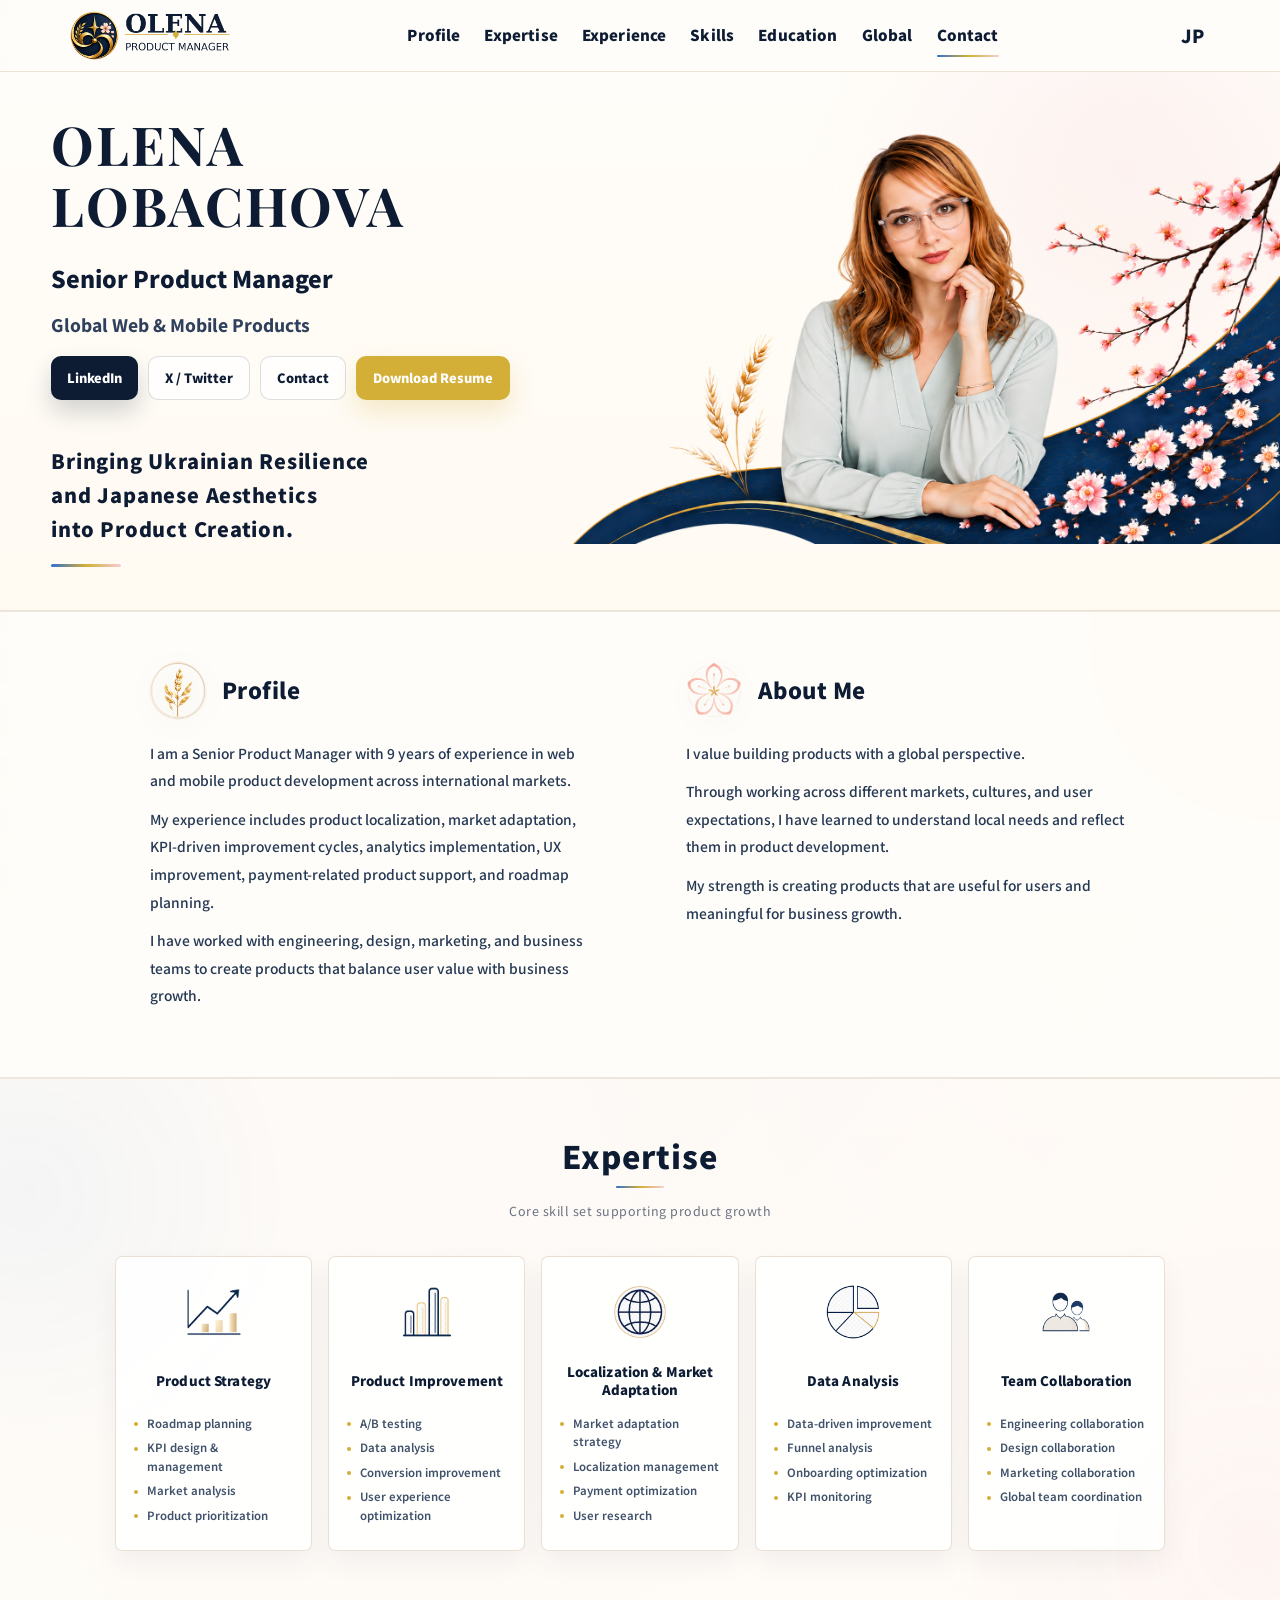
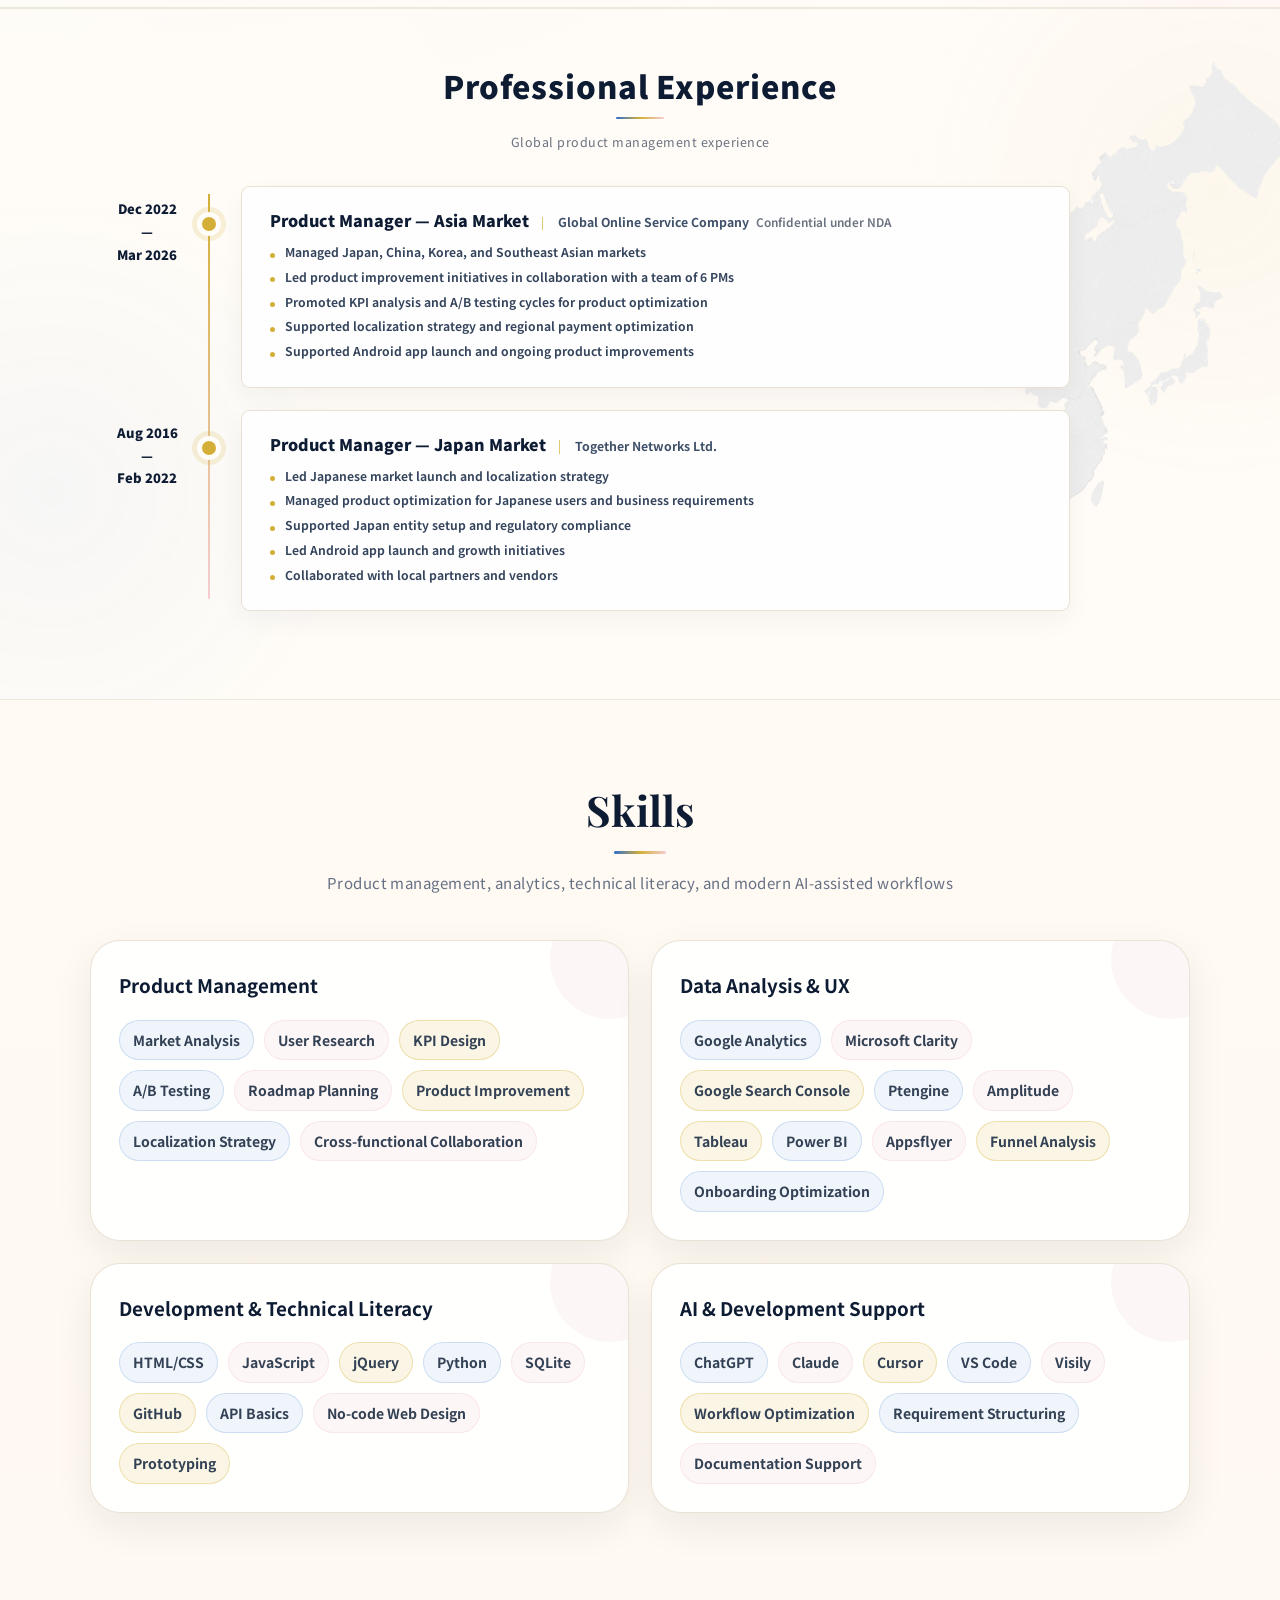
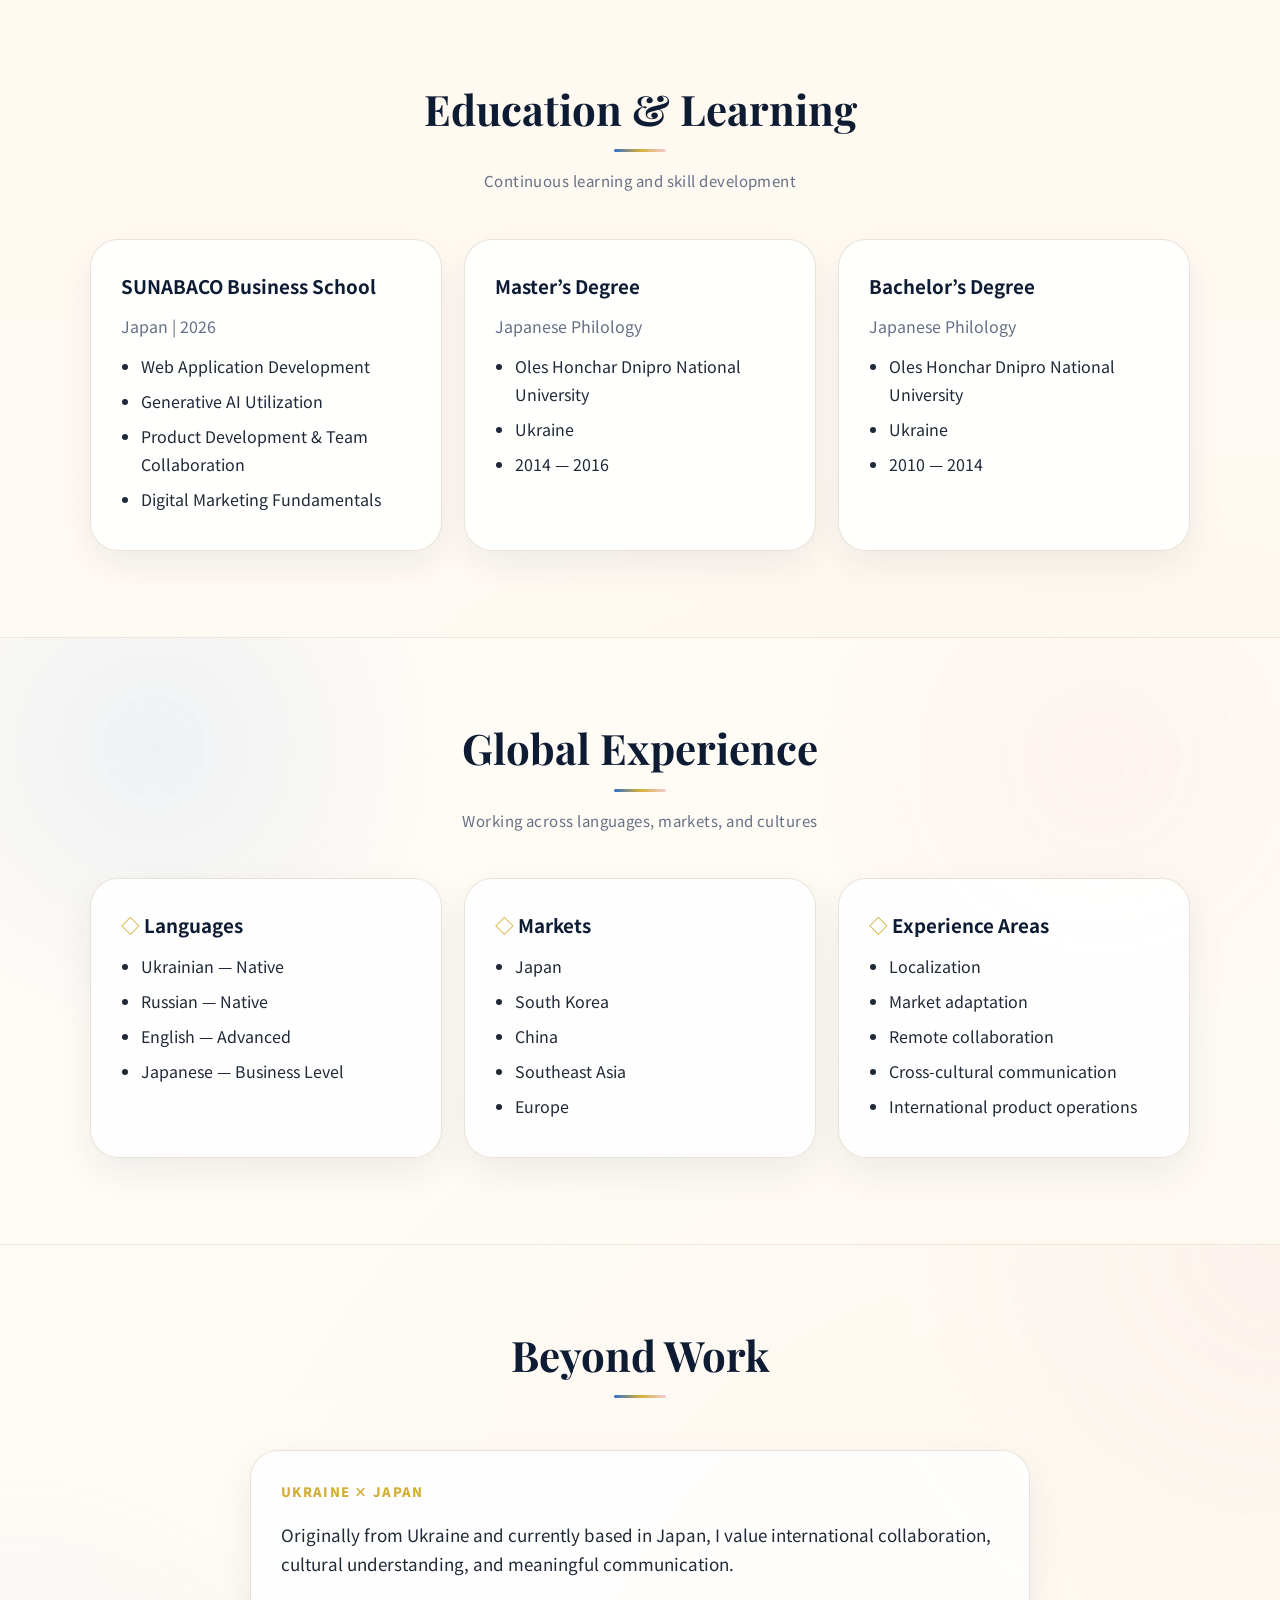
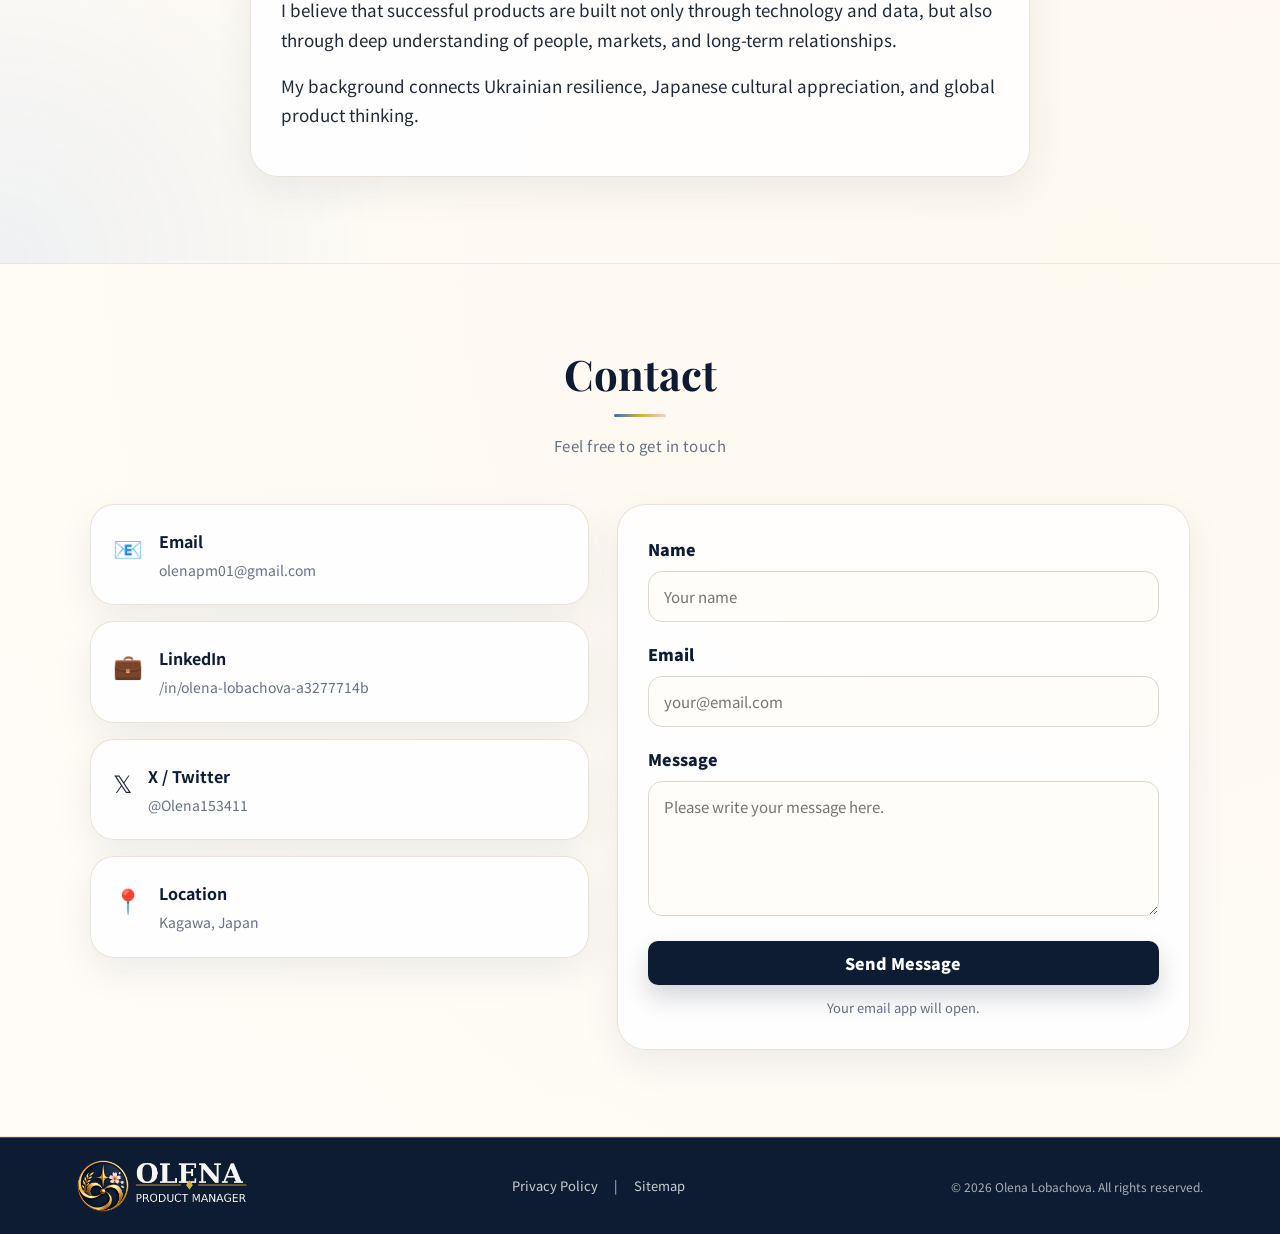
==== commit 31333563: "sections About, Expertise, Experience for Desktop" ====
--- a/en.html
+++ b/en.html
@@ -120,7 +120,7 @@
             X (Twitter)
         </a>
 
-        <a href="assets/cv/Olena_Lobachova_Resume_EN.pdf" target="_blank" rel="noopener">
+        <a href="https://drive.google.com/file/d/13aO4PKStOda4l4vGzSDAPVWAMG1S_WJc/view?usp=sharing" target="_blank" rel="noopener">
             Resume PDF
         </a>
     </div>
@@ -153,7 +153,7 @@
                     Contact
                 </a>
 
-                <a href="assets/cv/Olena_Lobachova_Resume_EN.pdf" class="btn-gold" target="_blank" rel="noopener">
+                <a href="https://drive.google.com/file/d/13aO4PKStOda4l4vGzSDAPVWAMG1S_WJc/view?usp=sharing" class="btn-gold" target="_blank" rel="noopener">
                     Download Resume
                 </a>
             </div>
@@ -174,132 +174,133 @@
     </div>
 </section>
 
-<section id="about" class="section">
-    <div class="container">
-        <h2>Profile</h2>
-
-        <p>
-            I am a Senior Product Manager with 9 years of experience in web and mobile product development across international markets, including Japan, Asia, and Europe.
-        </p>
-
-        <p>
-            My experience includes product localization, market adaptation, KPI-driven improvement cycles, analytics implementation, payment integration support, roadmap planning, and cross-functional product operations.
-        </p>
-
-        <p>
-            Based in Japan, I am interested in contributing to long-term product growth and international product development within global teams.
-        </p>
-    </div>
-</section>
-
-<section id="expertise" class="section section-soft">
+<section id="about" class="section about-section">
+    <div class="container about-grid">
+
+        <article class="about-block">
+            <div class="about-heading">
+                <img src="assets/decor/icon-wheat-circle.png" alt="" class="about-icon">
+                <h2>Profile</h2>
+            </div>
+
+            <p>
+                I am a Senior Product Manager with 9 years of experience in web and mobile product development across international markets.
+            </p>
+
+            <p>
+                My experience includes product localization, market adaptation, KPI-driven improvement cycles, analytics implementation, UX improvement, payment-related product support, and roadmap planning.
+            </p>
+
+            <p>
+                I have worked with engineering, design, marketing, and business teams to create products that balance user value with business growth.
+            </p>
+        </article>
+
+        <article class="about-block">
+            <div class="about-heading">
+                <img src="assets/decor/icon-sakura.png" alt="" class="about-icon">
+                <h2>About Me</h2>
+            </div>
+
+            <p>
+                I value building products with a global perspective.
+            </p>
+
+            <p>
+                Through working across different markets, cultures, and user expectations, I have learned to understand local needs and reflect them in product development.
+            </p>
+
+            <p>
+                My strength is creating products that are useful for users and meaningful for business growth.
+            </p>
+        </article>
+
+    </div>
+</section>
+
+<section id="expertise" class="section section-soft expertise-section">
     <div class="container">
 
         <h2>Expertise</h2>
         <p class="section-subtitle">
-            Contributing to business growth through product strategy, market adaptation, data analysis, and team leadership
+            Core skill set supporting product growth
         </p>
 
-        <div class="expertise-grid">
-
-            <article class="expertise-card">
-                <button class="expertise-toggle" type="button">
-                    <span class="expertise-icon">01</span>
-                    <span>
-                        <strong>Product Strategy</strong>
-                        <small>Strategy & Roadmapping</small>
-                    </span>
-                </button>
-
-                <div class="expertise-body">
-                    <p>
-                        I translate market insights, user needs, and business goals into clear product direction, priorities, and actionable roadmaps.
-                    </p>
-                    <ul>
-                        <li>Market and competitor analysis</li>
-                        <li>KPI design and success metrics</li>
-                        <li>Roadmap planning</li>
-                        <li>Product prioritization</li>
-                        <li>Business goal alignment</li>
-                    </ul>
-                </div>
+        <div class="expertise-grid expertise-grid-compact">
+
+            <article class="expertise-card expertise-compact">
+                <div class="expertise-visual">
+                    <img src="assets/icons/product-strategy.png" alt="" class="expertise-icon-img">
+                </div>
+                <h3>Product Strategy</h3>
+                <ul>
+                    <li>Roadmap planning</li>
+                    <li>KPI design & management</li>
+                    <li>Market analysis</li>
+                    <li>Product prioritization</li>
+                </ul>
             </article>
 
-            <article class="expertise-card">
-                <button class="expertise-toggle" type="button">
-                    <span class="expertise-icon">02</span>
-                    <span>
-                        <strong>Localization & Market Adaptation</strong>
-                        <small>Japan, Asia & Global Markets</small>
-                    </span>
-                </button>
-
-                <div class="expertise-body">
-                    <p>
-                        I have worked on product adaptation across multiple markets, considering user behavior, cultural context, payment environments, and local business requirements.
-                    </p>
-                    <ul>
-                        <li>Japan market entry</li>
-                        <li>Regional UX adaptation</li>
-                        <li>Multilingual and cultural adaptation</li>
-                        <li>Regional payment optimization</li>
-                        <li>Collaboration with local partners</li>
-                    </ul>
-                </div>
+            <article class="expertise-card expertise-compact">
+                <div class="expertise-visual">
+                    <img src="assets/icons/product-improvement.png" alt="" class="expertise-icon-img">
+                </div>
+                <h3>Product Improvement</h3>
+                <ul>
+                    <li>A/B testing</li>
+                    <li>Data analysis</li>
+                    <li>Conversion improvement</li>
+                    <li>User experience optimization</li>
+                </ul>
             </article>
 
-            <article class="expertise-card">
-                <button class="expertise-toggle" type="button">
-                    <span class="expertise-icon">03</span>
-                    <span>
-                        <strong>Data & UX Improvement</strong>
-                        <small>Analytics-driven Optimization</small>
-                    </span>
-                </button>
-
-                <div class="expertise-body">
-                    <p>
-                        I support product improvement through KPI analysis, funnel analysis, A/B testing, and UX optimization focused on both user value and business outcomes.
-                    </p>
-                    <ul>
-                        <li>KPI analysis</li>
-                        <li>A/B testing</li>
-                        <li>Conversion improvement</li>
-                        <li>Onboarding optimization</li>
-                        <li>Analytics tool implementation</li>
-                    </ul>
-                </div>
+            <article class="expertise-card expertise-compact">
+                <div class="expertise-visual">
+                    <img src="assets/icons/localization-market-adaptation.png" alt="" class="expertise-icon-img">
+                </div>
+                <h3>Localization & Market Adaptation</h3>
+                <ul>
+                    <li>Market adaptation strategy</li>
+                    <li>Localization management</li>
+                    <li>Payment optimization</li>
+                    <li>User research</li>
+                </ul>
             </article>
 
-            <article class="expertise-card">
-                <button class="expertise-toggle" type="button">
-                    <span class="expertise-icon">04</span>
-                    <span>
-                        <strong>Cross-functional Leadership</strong>
-                        <small>Product Operations & Team Collaboration</small>
-                    </span>
-                </button>
-
-                <div class="expertise-body">
-                    <p>
-                        I work closely with engineering, design, marketing, and business teams to move product initiatives forward in multicultural and remote environments.
-                    </p>
-                    <ul>
-                        <li>Collaboration with a team of 6 PMs</li>
-                        <li>Engineering and design coordination</li>
-                        <li>Stakeholder management</li>
-                        <li>Agile and Scrum experience</li>
-                        <li>Remote team collaboration</li>
-                    </ul>
-                </div>
+            <article class="expertise-card expertise-compact">
+                <div class="expertise-visual">
+                    <img src="assets/icons/data-analysis.png" alt="" class="expertise-icon-img">
+                </div>
+                <h3>Data Analysis</h3>
+                <ul>
+                    <li>Data-driven improvement</li>
+                    <li>Funnel analysis</li>
+                    <li>Onboarding optimization</li>
+                    <li>KPI monitoring</li>
+                </ul>
             </article>
 
-        </div>
-
-    </div>
-</section>
-
-<section id="experience" class="section section-soft">
+            <article class="expertise-card expertise-compact">
+                <div class="expertise-visual">
+                    <img src="assets/icons/team-collaboration.png" alt="" class="expertise-icon-img">
+                </div>
+                <h3>Team Collaboration</h3>
+                <ul>
+                    <li>Engineering collaboration</li>
+                    <li>Design collaboration</li>
+                    <li>Marketing collaboration</li>
+                    <li>Global team coordination</li>
+                </ul>
+            </article>
+
+        </div>
+
+    </div>
+</section>
+
+<section id="experience" class="section section-soft experience-section">
+    <img src="./assets/decor/map-asia-watermark.png" alt="" class="experience-map-watermark">
+
     <div class="container">
         <h2>Professional Experience</h2>
         <p class="section-subtitle">Global product management experience</p>
@@ -310,18 +311,20 @@
                 <div class="timeline-date">Dec 2022<br>—<br>Mar 2026</div>
 
                 <div class="timeline-card">
-                    <h3>Product Manager — Asia Market</h3>
-                    <p class="company">
-                        Global Digital Entertainment Service Company<br>
-                        <span>Confidential under NDA</span>
-                    </p>
+                    <div class="timeline-heading">
+                        <h3>Product Manager — Asia Market</h3>
+                        <p class="company">
+                            Global Online Service Company
+                            <span>Confidential under NDA</span>
+                        </p>
+                    </div>
 
                     <ul>
-                        <li>Managed product initiatives across Japan, Korea, China, and Southeast Asian markets</li>
-                        <li>Led product operations in collaboration with a team of 6 PMs</li>
-                        <li>Conducted KPI analysis and product improvement for Web and App platforms</li>
+                        <li>Managed Japan, China, Korea, and Southeast Asian markets</li>
+                        <li>Led product improvement initiatives in collaboration with a team of 6 PMs</li>
+                        <li>Promoted KPI analysis and A/B testing cycles for product optimization</li>
                         <li>Supported localization strategy and regional payment optimization</li>
-                        <li>Introduced structured A/B testing processes for product decision-making</li>
+                        <li>Supported Android app launch and ongoing product improvements</li>
                     </ul>
                 </div>
             </div>
@@ -330,15 +333,17 @@
                 <div class="timeline-date">Aug 2016<br>—<br>Feb 2022</div>
 
                 <div class="timeline-card">
-                    <h3>Product Manager — Japan Market</h3>
-                    <p class="company">Together Networks Ltd.</p>
+                    <div class="timeline-heading">
+                        <h3>Product Manager — Japan Market</h3>
+                        <p class="company">Together Networks Ltd.</p>
+                    </div>
 
                     <ul>
-                        <li>Led market entry strategy and localization initiatives for the Japanese market</li>
-                        <li>Managed product adaptation for Japanese users and business requirements</li>
-                        <li>Coordinated legal compliance and operational setup in Japan</li>
-                        <li>Supported Android app launch and growth initiatives</li>
-                        <li>Built operational processes compliant with Japanese market regulations</li>
+                        <li>Led Japanese market launch and localization strategy</li>
+                        <li>Managed product optimization for Japanese users and business requirements</li>
+                        <li>Supported Japan entity setup and regulatory compliance</li>
+                        <li>Led Android app launch and growth initiatives</li>
+                        <li>Collaborated with local partners and vendors</li>
                     </ul>
                 </div>
             </div>
--- a/css/style.css
+++ b/css/style.css
@@ -2,7 +2,14 @@
    OLENA LOBACHOVA — Professional Profile Website
    Clean Style File
    Ukraine × Japan × Premium Product Manager
+
+   Reviewed version:
+   - removed duplicated override blocks
+   - consolidated desktop / mobile rules
+   - cleaned About, Expertise, Experience styles
+   - kept current approved header, hero, footer, and section design
 ========================================================= */
+
 
 /* =========================================================
    1. Brand variables
@@ -31,6 +38,7 @@
     --radius-md:18px;
 }
 
+
 /* =========================================================
    2. Base
 ========================================================= */
@@ -76,6 +84,7 @@
     width:min(1100px,90%);
     margin:0 auto;
 }
+
 
 /* =========================================================
    3. Decorative background
@@ -163,6 +172,7 @@
     color:rgba(212,175,55,.45);
 }
 
+
 /* =========================================================
    4. Header
 ========================================================= */
@@ -173,8 +183,8 @@
     z-index:1000;
 
     width:100%;
-    min-height:96px;
-    padding:18px 6%;
+    min-height:72px;
+    padding:10px 5.5%;
 
     display:grid;
     grid-template-columns:auto 1fr auto;
@@ -202,8 +212,14 @@
 }
 
 .header-logo-desktop{
-    width:250px;
-    max-width:250px;
+    width:160px;
+    max-width:160px;
+    flex:0 0 160px;
+}
+
+.header-logo-desktop img{
+    width:160px;
+    height:auto;
 }
 
 .header-logo-mobile{
@@ -215,15 +231,18 @@
     justify-content:center;
     align-items:center;
     gap:24px;
+    flex-wrap:nowrap;
 }
 
 .desktop-nav a{
     text-decoration:none;
-    font-size:14px;
-    font-weight:800;
+    font-size:15px;
+    font-weight:900;
+    letter-spacing:.01em;
     color:var(--navy);
     position:relative;
     transition:.25s ease;
+    white-space:nowrap;
 }
 
 .desktop-nav a::after{
@@ -255,16 +274,17 @@
     align-items:center;
     justify-content:center;
 
+    min-width:34px;
+    height:44px;
+    padding:0;
+
+    color:var(--navy);
+    background:transparent;
+    border:none;
+
     text-decoration:none;
     font-size:18px;
     font-weight:900;
-    color:var(--navy);
-
-    background:transparent;
-    border:none;
-    padding:0;
-    min-width:34px;
-    height:44px;
 }
 
 .menu-btn{
@@ -291,32 +311,34 @@
     display:none;
 }
 
+
 /* =========================================================
    5. Hero
 ========================================================= */
 
 .hero-approved{
     width:100%;
-    min-height:720px;
+    min-height:clamp(520px, 42vw, 590px);
     margin:0;
     padding:0;
     display:block;
+    overflow:hidden;
+
     background:
         radial-gradient(circle at 88% 18%, rgba(245,205,210,.22), transparent 26%),
         linear-gradient(180deg,#fffdf9 0%,#fffaf2 100%);
     border-bottom:1px solid rgba(232,223,209,.86);
-    overflow:hidden;
 }
 
 .hero-approved .hero-content{
-    width:min(1180px,92%);
-    min-height:720px;
+    width:min(1280px,92%);
+    min-height:clamp(520px, 42vw, 590px);
     margin:0 auto;
 
     display:grid;
-    grid-template-columns:0.95fr 1.05fr;
+    grid-template-columns:minmax(420px, .9fr) minmax(520px, 1.1fr);
     align-items:center;
-    gap:52px;
+    gap:clamp(12px, 2vw, 32px);
 
     position:relative;
 }
@@ -324,68 +346,71 @@
 .hero-text{
     position:relative;
     z-index:5;
+    min-width:0;
+    transform:translateY(8px);
 }
 
 .hero-approved h1{
     font-family:"Playfair Display","Noto Sans JP",serif;
-    font-size:64px;
-    line-height:1.04;
+    font-size:clamp(46px, 4.2vw, 58px);
+    line-height:1.14;
     color:var(--navy);
     letter-spacing:.035em;
-    margin-bottom:18px;
+    margin-bottom:22px;
 }
 
 .hero-approved h2{
-    font-size:24px;
+    font-size:clamp(21px, 1.8vw, 24px);
     font-weight:900;
     color:var(--navy);
-    margin-bottom:8px;
+    margin-bottom:12px;
 }
 
 .hero-role{
-    font-size:18px;
+    font-size:clamp(15px, 1.35vw, 18px);
     font-weight:800;
     color:#2f405c;
-    margin-bottom:22px;
+    margin-bottom:16px;
 }
 
 .hero-location{
     display:flex;
     flex-wrap:wrap;
     align-items:center;
-    gap:14px;
+    gap:12px;
     color:#5b667a;
-    font-size:14px;
+    font-size:clamp(12px, 1.05vw, 14px);
     font-weight:800;
-    margin-bottom:26px;
+    margin-bottom:28px;
 }
 
 .hero-location span + span{
-    padding-left:14px;
+    padding-left:12px;
     border-left:1px solid rgba(212,175,55,.55);
 }
 
 .hero-buttons{
     display:flex;
     flex-wrap:wrap;
-    gap:12px;
-    max-width:540px;
-    margin-bottom:54px;
+    gap:10px;
+    max-width:560px;
+    margin-bottom:44px;
 }
 
 .btn-primary,
 .btn-secondary,
 .btn-gold{
-    min-height:46px;
-    padding:12px 20px;
+    min-height:42px;
+    padding:10px 16px;
     border-radius:10px;
-    font-size:14px;
-    font-weight:900;
-    text-decoration:none;
 
     display:inline-flex;
     align-items:center;
     justify-content:center;
+
+    text-decoration:none;
+    font-size:clamp(12px, 1vw, 14px);
+    font-weight:900;
 
     transition:.22s ease;
 }
@@ -416,13 +441,15 @@
 }
 
 .hero-statement{
-    font-size:20px;
-    line-height:1.8;
+    max-width:470px;
+    padding-bottom:18px;
+    position:relative;
+
     color:var(--navy);
+    font-size:clamp(17px, 1.55vw, 20px);
+    line-height:1.7;
     font-weight:900;
     letter-spacing:.04em;
-    position:relative;
-    padding-bottom:18px;
 }
 
 .hero-statement::after{
@@ -444,25 +471,37 @@
     display:block;
 }
 
-/* Hero visual */
-
 .hero-visual{
     position:relative;
-    min-height:640px;
+    min-height:clamp(470px, 38vw, 560px);
+    overflow:visible;
     z-index:3;
+    min-width:0;
 }
 
 .hero-profile{
-    display:block;
-    width:100%;
+    position:absolute;
+    width:clamp(710px, 57vw, 940px);
+    max-width:none;
     height:auto;
+
+    right:clamp(-95px, -4.5vw, -45px);
+    top:clamp(22px, 2.8vw, 42px);
+
+    z-index:4;
+    pointer-events:none;
+    user-select:none;
+}
+
+.hero-profile-mobile{
+    display:none;
 }
 
 .hero-wave-floral{
-    display:none;
-}
-
-/* Hide old CSS decorative placeholders if still in HTML */
+    display:none !important;
+}
+
+/* Hide unused old hero decorative placeholders if still present in HTML */
 
 .hero-wave,
 .mount-fuji,
@@ -476,8 +515,9 @@
     display:none !important;
 }
 
+
 /* =========================================================
-   6. Sections
+   6. Shared section styles
 ========================================================= */
 
 .section{
@@ -521,257 +561,563 @@
     letter-spacing:.03em;
 }
 
+
 /* =========================================================
    7. About
 ========================================================= */
 
 #about{
-    background:#fffdf9;
-}
-
-#about .container{
+    background:rgba(255,253,249,.95);
+    border-top:1px solid rgba(232,223,209,.72);
+    border-bottom:1px solid rgba(232,223,209,.72);
+    scroll-margin-top:92px;
+}
+
+#about.section{
+    padding:50px 0 56px;
+}
+
+#about .about-grid{
+    width:min(980px,84%);
     display:grid;
     grid-template-columns:1fr 1fr;
-    gap:64px;
-    max-width:1100px;
+    gap:92px;
+    align-items:start;
+}
+
+#about .about-block{
+    min-width:0;
+}
+
+#about .about-heading{
+    display:flex;
+    align-items:center;
+    gap:16px;
+    margin-bottom:22px;
+}
+
+#about .about-icon{
+    display:block;
+    width:56px;
+    height:56px;
+    max-width:56px;
+    max-height:56px;
+    flex:0 0 56px;
+
+    padding:0;
+    margin:0;
+    object-fit:contain;
+
+    border:none;
+    background:transparent;
+    box-shadow:none;
+    filter:drop-shadow(0 6px 12px rgba(13,27,51,.06));
+}
+
+#about .about-block:first-child .about-icon{
+    transform:scale(1.08);
+}
+
+#about .about-block:nth-child(2) .about-icon{
+    transform:scale(1);
 }
 
 #about h2{
+    min-height:56px;
+    display:flex;
+    align-items:center;
+
+    margin:0;
+    color:var(--navy);
     text-align:left;
-    margin-bottom:24px;
     font-family:"Noto Sans JP", sans-serif;
-    font-size:28px;
+    font-size:22px;
+    font-weight:900;
+    line-height:1.3;
+    letter-spacing:.02em;
 }
 
 #about h2::after{
-    margin-left:0;
+    display:none;
 }
 
 #about p{
-    margin-bottom:16px;
-    font-size:15px;
-}
+    margin-bottom:11px;
+    color:#263954;
+    text-align:left;
+    font-size:13.5px;
+    line-height:2.05;
+    font-weight:500;
+}
+
+html[lang="en"] #about p{
+    font-size:13.8px;
+    line-height:2;
+}
+
 
 /* =========================================================
    8. Expertise
 ========================================================= */
 
-.expertise-grid{
+#expertise{
+    scroll-margin-top:92px;
+    background:
+        radial-gradient(circle at 2% 22%, rgba(47,111,206,.045), transparent 20%),
+        radial-gradient(circle at 98% 88%, rgba(245,205,210,.12), transparent 24%),
+        rgba(255,253,249,.74);
+}
+
+#expertise.section{
+    padding:58px 0 56px;
+}
+
+#expertise .container{
+    width:min(1050px,86%);
+}
+
+#expertise h2{
+    font-family:"Noto Sans JP", sans-serif;
+    font-size:31px;
+    font-weight:900;
+    line-height:1.2;
+    letter-spacing:.03em;
+    margin-bottom:30px;
+}
+
+#expertise h2::after{
+    width:48px;
+    height:2px;
+    margin-top:12px;
+}
+
+#expertise .section-subtitle{
+    margin-top:-18px;
+    margin-bottom:34px;
+    color:#6b7280;
+    font-size:12.5px;
+    letter-spacing:.04em;
+}
+
+.expertise-grid,
+.expertise-grid-compact{
+    display:grid;
+    grid-template-columns:repeat(5,1fr);
+    gap:16px;
+    align-items:stretch;
+}
+
+.expertise-card,
+.expertise-compact{
+    min-height:220px;
+    padding:23px 18px 20px;
+
+    background:rgba(255,255,255,.86);
+    border:1px solid rgba(232,223,209,.95);
+    border-radius:7px;
+    box-shadow:0 12px 28px rgba(13,27,51,.055);
+
+    overflow:visible;
+    position:relative;
+    transform:none;
+    transition:.25s ease;
+}
+
+.expertise-card::before,
+.expertise-compact::before{
+    display:none;
+}
+
+.expertise-card:hover,
+.expertise-compact:hover{
+    transform:translateY(-3px);
+    box-shadow:0 18px 42px rgba(13,27,51,.09);
+}
+
+.expertise-visual{
+    width:64px;
+    height:64px;
+    margin:0 auto 16px;
+
+    display:flex;
+    align-items:center;
+    justify-content:center;
+
+    font-size:0;
+    line-height:0;
+}
+
+.expertise-icon-img{
+    display:block;
+    width:58px;
+    height:58px;
+    object-fit:contain;
+}
+
+.expertise-compact:nth-child(1) .expertise-icon-img{
+    width:62px;
+    height:62px;
+}
+
+.expertise-compact:nth-child(2) .expertise-icon-img{
+    width:58px;
+    height:58px;
+}
+
+.expertise-compact:nth-child(3) .expertise-icon-img{
+    width:60px;
+    height:60px;
+}
+
+.expertise-compact:nth-child(4) .expertise-icon-img{
+    width:60px;
+    height:60px;
+}
+
+.expertise-compact:nth-child(5) .expertise-icon-img{
+    width:54px;
+    height:54px;
+}
+
+.expertise-compact h3,
+.expertise-card h3{
+    min-height:42px;
+    margin:0 0 12px;
+
+    display:flex;
+    align-items:center;
+    justify-content:center;
+
+    color:var(--navy);
+    font-size:14px;
+    font-weight:900;
+    line-height:1.42;
+    text-align:center;
+    letter-spacing:.01em;
+}
+
+html[lang="en"] .expertise-compact h3,
+html[lang="en"] .expertise-card h3{
+    font-size:13.2px;
+    line-height:1.35;
+}
+
+.expertise-compact ul,
+.expertise-card ul{
+    list-style:none;
+    padding:0;
+    margin:0;
+}
+
+.expertise-compact li,
+.expertise-card li{
+    position:relative;
+    padding-left:13px;
+    margin-bottom:6px;
+
+    color:#40516a;
+    font-size:11.5px;
+    line-height:1.55;
+    font-weight:650;
+}
+
+html[lang="en"] .expertise-compact li,
+html[lang="en"] .expertise-card li{
+    font-size:11.4px;
+    line-height:1.62;
+    font-weight:600;
+}
+
+.expertise-compact li::before,
+.expertise-card li::before{
+    content:"";
+    position:absolute;
+    left:0;
+    top:.72em;
+
+    width:4px;
+    height:4px;
+    border-radius:50%;
+    background:var(--gold);
+}
+
+/* Legacy accordion classes are intentionally neutralized.
+   They remain harmless if old HTML exists somewhere. */
+
+.expertise-toggle,
+.expertise-body,
+.expertise-icon{
+    all:unset;
+}
+
+
+/* =========================================================
+   9. Experience timeline
+========================================================= */
+
+#experience{
+    scroll-margin-top:92px;
+    position:relative;
+    overflow:hidden;
+
+    background:
+        radial-gradient(circle at 95% 26%, rgba(212,175,55,.055), transparent 24%),
+        radial-gradient(circle at 4% 70%, rgba(47,111,206,.04), transparent 23%),
+        rgba(255,253,249,.74);
+}
+
+#experience.section{
+    padding:58px 0 66px;
+}
+
+#experience .container{
+    position:relative;
+    z-index:2;
+    width:100%;
+}
+
+/* Asia map watermark */
+
+.experience-map-watermark{
+    position:absolute;
+    right:-1%;
+    top:50px;
+
+    width:320px;
+    height:auto;
+
+    opacity:1;
+    z-index:1;
+
+    filter:
+        grayscale(1)
+        brightness(.82)
+        contrast(1.55);
+
+    pointer-events:none;
+    user-select:none;
+}
+
+/* Section heading */
+
+#experience h2{
+    font-family:"Noto Sans JP", sans-serif;
+    font-size:31px;
+    font-weight:900;
+    line-height:1.2;
+    letter-spacing:.03em;
+    margin-bottom:30px;
+}
+
+#experience h2::after{
+    width:48px;
+    height:2px;
+    margin-top:12px;
+}
+
+#experience .section-subtitle{
+    margin-top:-18px;
+    margin-bottom:34px;
+    color:#6b7280;
+    font-size:12.5px;
+    letter-spacing:.04em;
+}
+
+/* Timeline layout — closer to reference */
+
+.timeline{
+    width:980px;
+    max-width:calc(100% - 180px);
+
+    margin-left:clamp(82px, 7vw, 132px);
+    margin-right:auto;
+
+    position:relative;
+    z-index:3;
+}
+
+.timeline::before{
+    content:"";
+    position:absolute;
+    left:118px;
+    top:8px;
+    bottom:12px;
+
+    width:2px;
+    background:linear-gradient(180deg,var(--gold),var(--sakura));
+}
+
+.timeline-item{
+    display:grid;
+    grid-template-columns:115px 1fr;
+    gap:36px;
+    margin-bottom:22px;
+    align-items:start;
+    position:relative;
+}
+
+.timeline-date{
+    padding-top:12px;
+
+    color:var(--navy);
+    font-size:13px;
+    font-weight:900;
+    line-height:1.75;
+    text-align:center;
+}
+
+/* Cards — compact reference-like size */
+
+.timeline-card{
+    min-height:146px;
+    padding:22px 28px 20px;
+    border-radius:9px;
+
+    background:rgba(255,255,255,.93);
+    border:1px solid rgba(232,223,209,.96);
+    box-shadow:0 10px 26px rgba(13,27,51,.045);
+
+    position:relative;
+    transition:.28s ease;
+}
+
+.timeline-card::before{
+    content:"";
+    position:absolute;
+    left:-45px;
+    top:25px;
+
+    width:14px;
+    height:14px;
+    border-radius:50%;
+
+    background:var(--gold);
+    border:5px solid var(--paper);
+    box-shadow:0 0 0 5px rgba(212,175,55,.18);
+}
+
+.timeline-card:hover{
+    transform:translateY(-3px);
+    box-shadow:0 16px 36px rgba(13,27,51,.075);
+}
+
+/* Heading inside cards */
+
+.timeline-heading{
+    display:flex;
+    align-items:baseline;
+    gap:16px;
+    flex-wrap:wrap;
+    margin-bottom:10px;
+}
+
+.timeline-heading h3{
+    margin:0;
+
+    color:var(--navy);
+    font-size:16.5px;
+    font-weight:900;
+    line-height:1.45;
+}
+
+.timeline-heading .company{
+    position:relative;
+    margin:0;
+    padding-left:16px;
+
+    color:#40516a;
+    font-size:12.8px;
+    line-height:1.6;
+    font-weight:700;
+}
+
+.timeline-heading .company::before{
+    content:"";
+    position:absolute;
+    left:0;
+    top:.28em;
+
+    width:1px;
+    height:1.1em;
+    background:rgba(212,175,55,.7);
+}
+
+.timeline-heading .company span{
+    margin-left:4px;
+    color:#6b7280;
+    font-size:11.8px;
+    font-weight:600;
+}
+
+/* List */
+
+.timeline-card ul{
+    padding-left:0;
+    margin:0;
+    list-style:none;
+}
+
+.timeline-card li{
+    position:relative;
+    padding-left:15px;
+    margin-bottom:5px;
+
+    color:#34445c;
+    font-size:12.6px;
+    line-height:1.58;
+    font-weight:650;
+}
+
+.timeline-card li::before{
+    content:"";
+    position:absolute;
+    left:0;
+    top:.78em;
+
+    width:5px;
+    height:5px;
+    border-radius:50%;
+    background:var(--gold);
+}
+
+/* English text balance */
+
+html[lang="en"] .timeline-heading{
+    gap:13px;
+}
+
+html[lang="en"] .timeline-heading h3{
+    font-size:16px;
+}
+
+html[lang="en"] .timeline-heading .company{
+    font-size:12.3px;
+}
+
+html[lang="en"] .timeline-card li{
+    font-size:12.2px;
+    line-height:1.62;
+}
+
+/* =========================================================
+   10. Skills
+========================================================= */
+
+.skills-board{
     display:grid;
     grid-template-columns:repeat(2,1fr);
     gap:22px;
 }
 
-.expertise-card{
+.skill-group{
+    padding:28px;
+    position:relative;
+    overflow:hidden;
+
     background:rgba(255,255,255,.88);
     border:1px solid rgba(232,223,209,.9);
     border-radius:30px;
     box-shadow:var(--soft-shadow);
-    overflow:hidden;
-    position:relative;
-    transition:.28s ease;
-}
-
-.expertise-card::before{
-    content:"";
-    position:absolute;
-    inset:0 0 auto 0;
-    height:6px;
-    background:linear-gradient(90deg,var(--blue),var(--gold),var(--sakura));
-}
-
-.expertise-card:hover{
-    transform:translateY(-5px);
-    box-shadow:0 24px 54px rgba(13,27,51,.12);
-}
-
-.expertise-toggle{
-    width:100%;
-    border:none;
-    background:transparent;
-    padding:28px;
-    display:flex;
-    align-items:center;
-    gap:18px;
-    text-align:left;
-    cursor:pointer;
-    font-family:inherit;
-    color:var(--navy);
-}
-
-.expertise-icon{
-    width:48px;
-    height:48px;
-    flex:0 0 48px;
-    border-radius:50%;
-    background:
-        linear-gradient(135deg,rgba(47,111,206,.12),rgba(212,175,55,.22));
-    border:1px solid rgba(212,175,55,.35);
-    display:flex;
-    align-items:center;
-    justify-content:center;
-    font-weight:900;
-    color:var(--navy);
-}
-
-.expertise-toggle strong{
-    display:block;
-    font-size:20px;
-    line-height:1.35;
-}
-
-.expertise-toggle small{
-    display:block;
-    color:var(--muted);
-    margin-top:3px;
-    font-size:13px;
-}
-
-.expertise-toggle::after{
-    content:"+";
-    margin-left:auto;
-    color:var(--gold);
-    font-size:28px;
-    font-weight:400;
-    line-height:1;
-}
-
-.expertise-card.open .expertise-toggle::after{
-    content:"−";
-}
-
-.expertise-body{
-    max-height:0;
-    overflow:hidden;
-    transition:max-height .35s ease;
-    background:
-        linear-gradient(180deg,rgba(255,255,255,.28),rgba(255,250,242,.82));
-}
-
-.expertise-body p{
-    padding:0 28px 14px;
-    color:#4b5563;
-}
-
-.expertise-body ul{
-    padding:0 28px 28px 48px;
-}
-
-.expertise-body li{
-    margin-bottom:7px;
-}
-
-.expertise-body li::marker{
-    color:var(--gold);
-}
-
-/* =========================================================
-   9. Experience timeline
-========================================================= */
-
-.timeline{
-    max-width:930px;
-    margin:auto;
-    position:relative;
-}
-
-.timeline::before{
-    content:"";
-    position:absolute;
-    left:108px;
-    top:0;
-    bottom:0;
-    width:2px;
-    background:linear-gradient(var(--gold),var(--sakura));
-}
-
-.timeline-item{
-    display:grid;
-    grid-template-columns:135px 1fr;
-    gap:36px;
-    margin-bottom:34px;
-    position:relative;
-}
-
-.timeline-date{
-    color:var(--navy);
-    font-weight:900;
-    text-align:center;
-    font-size:14px;
-}
-
-.timeline-card{
-    padding:30px;
-    border-radius:28px;
-    background:rgba(255,255,255,.88);
-    border:1px solid rgba(232,223,209,.88);
-    box-shadow:var(--soft-shadow);
-    position:relative;
-    transition:.28s ease;
-}
-
-.timeline-card::before{
-    content:"";
-    position:absolute;
-    left:-45px;
-    top:30px;
-    width:16px;
-    height:16px;
-    border-radius:50%;
-    background:var(--gold);
-    border:4px solid var(--paper);
-    box-shadow:0 0 0 5px rgba(212,175,55,.18);
-}
-
-.timeline-card:hover{
-    transform:translateY(-5px);
-}
-
-.timeline-card h3{
-    color:var(--navy);
-    margin-bottom:10px;
-}
-
-.company{
-    color:#4b5563;
-    margin-bottom:16px;
-}
-
-.company span{
-    color:var(--muted);
-    font-size:14px;
-}
-
-.timeline-card ul{
-    padding-left:20px;
-}
-
-.timeline-card li{
-    margin-bottom:8px;
-}
-
-.timeline-card li::marker{
-    color:var(--gold);
-}
-
-/* =========================================================
-   10. Skills
-========================================================= */
-
-.skills-board{
-    display:grid;
-    grid-template-columns:repeat(2,1fr);
-    gap:22px;
-}
-
-.skill-group{
-    background:rgba(255,255,255,.88);
-    border:1px solid rgba(232,223,209,.9);
-    border-radius:30px;
-    box-shadow:var(--soft-shadow);
-    padding:28px;
-    position:relative;
-    overflow:hidden;
 }
 
 .skill-group::before{
@@ -806,9 +1152,11 @@
     min-height:34px;
     padding:7px 13px;
     border-radius:999px;
+
     background:#fffaf2;
     border:1px solid rgba(212,175,55,.32);
     color:#334155;
+
     font-size:14px;
     font-weight:700;
 }
@@ -827,6 +1175,7 @@
     background:rgba(212,175,55,.13);
     border-color:rgba(212,175,55,.32);
 }
+
 
 /* =========================================================
    11. Education / Global / Beyond
@@ -904,17 +1253,19 @@
 .beyond-card::before{
     content:"Ukraine × Japan";
     display:block;
+    margin-bottom:16px;
+
     color:var(--gold);
     font-size:13px;
     font-weight:900;
     letter-spacing:.10em;
     text-transform:uppercase;
-    margin-bottom:16px;
 }
 
 .beyond-card p{
     margin-bottom:16px;
 }
+
 
 /* =========================================================
    12. Contact
@@ -938,9 +1289,11 @@
     gap:16px;
     padding:22px;
     border-radius:24px;
+
     background:rgba(255,255,255,.88);
     border:1px solid rgba(232,223,209,.88);
     box-shadow:var(--soft-shadow);
+
     text-decoration:none;
     color:var(--ink);
     transition:.25s ease;
@@ -988,6 +1341,7 @@
     border:1px solid #ded7ca;
     border-radius:14px;
     background:#fffdf9;
+
     font-family:inherit;
     font-size:15px;
 }
@@ -1014,6 +1368,7 @@
     text-align:center;
 }
 
+
 /* =========================================================
    13. Footer
 ========================================================= */
@@ -1031,19 +1386,27 @@
 }
 
 .footer-inner{
-    width:min(1100px,90%);
+    width:min(1180px,88%);
     margin:0 auto;
-    padding:46px 0 36px;
+    padding:22px 0;
+
+    display:grid;
+    grid-template-columns:auto 1fr auto;
+    align-items:center;
+    gap:32px;
+
+    text-align:left;
+}
+
+.footer-brand{
     display:flex;
-    flex-direction:column;
     align-items:center;
-    gap:22px;
-    text-align:center;
+    justify-content:flex-start;
 }
 
 .footer-brand img{
-    max-width:380px;
-    width:100%;
+    width:170px;
+    max-width:170px;
     height:auto;
     display:block;
 }
@@ -1052,9 +1415,11 @@
     display:flex;
     align-items:center;
     justify-content:center;
-    gap:14px;
-    color:rgba(248,246,241,.82);
-    font-size:14px;
+    gap:16px;
+
+    color:rgba(248,246,241,.78);
+    font-size:13px;
+    white-space:nowrap;
 }
 
 .footer-links a{
@@ -1067,9 +1432,12 @@
 }
 
 .footer-copy{
-    color:rgba(248,246,241,.72);
-    font-size:13px;
-}
+    color:rgba(248,246,241,.68);
+    font-size:12px;
+    text-align:right;
+    white-space:nowrap;
+}
+
 
 /* =========================================================
    14. Back to top / animations
@@ -1083,11 +1451,13 @@
     height:48px;
     border:none;
     border-radius:50%;
+
     background:linear-gradient(135deg,var(--navy),#213f69);
     color:white;
     font-size:20px;
     cursor:pointer;
     box-shadow:0 16px 34px rgba(13,27,51,.25);
+
     opacity:0;
     pointer-events:none;
     transform:translateY(12px);
@@ -1112,56 +1482,251 @@
     transform:translateY(0);
 }
 
+
 /* =========================================================
-   15. Responsive
+   15. Responsive — desktop narrowing
 ========================================================= */
 
-@media (max-width:1200px){
+@media (min-width:769px) and (max-width:1180px){
+
+    .header{
+        padding:10px 4.5%;
+        gap:clamp(14px, 2vw, 24px);
+    }
 
     .header-logo-desktop{
-        width:220px;
-        max-width:220px;
+        width:clamp(145px, 14vw, 160px);
+        max-width:clamp(145px, 14vw, 160px);
+        flex:0 0 clamp(145px, 14vw, 160px);
+    }
+
+    .header-logo-desktop img{
+        width:clamp(145px, 14vw, 160px);
     }
 
     .desktop-nav{
-        gap:16px;
+        gap:clamp(14px, 2vw, 24px);
+    }
+
+    .desktop-nav a{
+        font-size:clamp(12px, 1.25vw, 15px);
+        line-height:1.25;
+        letter-spacing:0;
+    }
+
+    .lang-btn{
+        font-size:clamp(16px, 1.5vw, 18px);
+    }
+}
+
+@media (min-width:769px) and (max-width:980px){
+
+    .header{
+        padding:10px 4%;
+        gap:12px;
+    }
+
+    .header-logo-desktop{
+        width:140px;
+        max-width:140px;
+        flex:0 0 140px;
+    }
+
+    .header-logo-desktop img{
+        width:140px;
+    }
+
+    .desktop-nav{
+        gap:12px;
     }
 
     .desktop-nav a{
         font-size:12px;
     }
-}
+
+    .hero-approved{
+        min-height:590px;
+    }
+
+    .hero-approved .hero-content{
+        width:94%;
+        min-height:590px;
+        grid-template-columns:minmax(350px, .85fr) minmax(430px, 1.15fr);
+        gap:0;
+        align-items:center;
+        padding-top:0;
+    }
+
+    .hero-text{
+        transform:translateY(-24px);
+    }
+
+    .hero-approved h1{
+        font-size:clamp(38px, 4.8vw, 46px);
+        line-height:1.05;
+        margin-bottom:14px;
+    }
+
+    .hero-approved h2{
+        font-size:19px;
+        margin-bottom:8px;
+    }
+
+    .hero-role{
+        font-size:14px;
+        margin-bottom:14px;
+    }
+
+    .hero-location{
+        display:block;
+        font-size:12px;
+        margin-bottom:16px;
+    }
+
+    .hero-location span{
+        display:block;
+        margin-bottom:4px;
+    }
+
+    .hero-location span + span{
+        padding-left:0;
+        border-left:none;
+    }
+
+    .hero-buttons{
+        max-width:390px;
+        gap:8px;
+        margin-bottom:26px;
+    }
+
+    .btn-primary,
+    .btn-secondary,
+    .btn-gold{
+        font-size:12px;
+        padding:8px 12px;
+        min-height:38px;
+    }
+
+    .hero-statement{
+        font-size:16px;
+        line-height:1.6;
+        max-width:360px;
+    }
+
+    .hero-visual{
+        min-height:500px;
+    }
+
+    .hero-profile{
+        width:clamp(660px, 76vw, 780px);
+        right:clamp(-110px, -8vw, -70px);
+        top:64px;
+    }
+}
+
+
+/* =========================================================
+   16. Responsive — tablet
+========================================================= */
 
 @media (max-width:1024px){
 
-    .hero-approved .hero-content{
-        grid-template-columns:1fr;
-        min-height:auto;
-        padding:60px 0 0;
-    }
-
-    .hero-visual{
-        min-height:560px;
-    }
-
-    .portrait-card{
-        right:12%;
-    }
-
-    .expertise-grid,
-    .skills-board{
-        grid-template-columns:1fr;
-    }
-
+    .skills-board,
     .education-grid,
-    .global-grid{
-        grid-template-columns:1fr;
-    }
-
+    .global-grid,
     .contact-layout{
         grid-template-columns:1fr;
     }
 }
+
+/* =========================================================
+   Hero — tablet / narrow desktop keeps two columns
+========================================================= */
+
+@media (min-width:769px) and (max-width:1180px){
+
+    .hero-approved{
+        min-height:clamp(500px, 48vw, 560px);
+    }
+
+    .hero-approved .hero-content{
+        width:94%;
+        min-height:clamp(500px, 48vw, 560px);
+        grid-template-columns:minmax(340px, .88fr) minmax(430px, 1.12fr);
+        gap:clamp(0px, 1.2vw, 18px);
+        padding:0;
+    }
+
+    .hero-text{
+        transform:translateY(-10px);
+    }
+
+    .hero-approved h1{
+        font-size:clamp(42px, 6vw, 56px);
+        line-height:1.05;
+    }
+
+    .hero-approved h2{
+        font-size:clamp(18px, 2.2vw, 22px);
+    }
+
+    .hero-role{
+        font-size:clamp(14px, 1.7vw, 16px);
+    }
+
+    .hero-buttons{
+        gap:8px;
+        margin-bottom:32px;
+    }
+
+    .btn-primary,
+    .btn-secondary,
+    .btn-gold{
+        min-height:40px;
+        padding:9px 14px;
+        font-size:12px;
+    }
+
+    .hero-statement{
+        font-size:clamp(15px, 2vw, 18px);
+        line-height:1.65;
+        max-width:390px;
+    }
+
+    .hero-visual{
+        min-height:clamp(430px, 44vw, 520px);
+    }
+
+    .hero-profile{
+        width:clamp(620px, 68vw, 860px);
+        right:clamp(-120px, -9vw, -60px);
+        top:clamp(32px, 4vw, 54px);
+    }
+}
+
+/* =========================================================
+   Experience — tablet / narrow desktop
+========================================================= */
+
+@media (min-width:769px) and (max-width:1180px){
+
+    .experience-map-watermark{
+        right:-4%;
+        top:58px;
+        width:240px;
+        opacity:.82;
+    }
+
+    .timeline{
+        width:900px;
+        max-width:calc(100% - 120px);
+        margin-left:clamp(62px, 6vw, 96px);
+    }
+}
+
+/* =========================================================
+   17. Responsive — mobile
+========================================================= */
 
 @media (max-width:768px){
 
@@ -1185,7 +1750,7 @@
         opacity:.28;
     }
 
-    /* Mobile header */
+    /* Header */
 
     .header{
         display:flex;
@@ -1246,255 +1811,266 @@
     }
 
     .menu-btn span{
-    display:block;
-    width:22px;
-    height:3px;
-    border-radius:999px;
-    background:var(--navy);
-    transition:.25s ease;
+        display:block;
+        width:22px;
+        height:3px;
+        border-radius:999px;
+        background:var(--navy);
+        transition:.25s ease;
     }
 
     .menu-btn.open span:nth-child(1){
-    transform:translateY(9px) rotate(45deg);
-    }
-    
+        transform:translateY(9px) rotate(45deg);
+    }
+
     .menu-btn.open span:nth-child(2){
-    opacity:0;
-    }
-    
+        opacity:0;
+    }
+
     .menu-btn.open span:nth-child(3){
-    transform:translateY(-9px) rotate(-45deg);
-    }
-
-    .menu-overlay {
-    position: fixed;
-    inset: 0;
-    background: rgba(13, 27, 51, 0.36);
-    opacity: 0;
-    visibility: hidden;
-    transition: opacity .3s ease, visibility .3s ease;
-    z-index: 998;
-    }
-
-    .menu-overlay.active {
-    opacity: 1;
-    visibility: visible;
-    }
-
-    .mobile-menu {
-    position: fixed;
-    top: 108px;
-    right: 10px;
-
-    width: calc(100% - 44px);
-    max-width: 300px;
-
-    margin: 0;
-    padding: 16px 26px;
-
-    display: flex;
-    flex-direction: column;
-    gap: 0;
-
-    background: rgba(255, 253, 249, .98);
-    border: 1px solid rgba(232, 223, 209, .88);
-    border-radius: 24px;
-    box-shadow: 0 18px 38px rgba(13, 27, 51, .14);
-    backdrop-filter: blur(18px);
-
-    transform: translateX(calc(100% + 24px));
-    transition: transform .35s ease;
-    z-index: 999;
-    }
-
-    .mobile-menu.active {
-    transform: translateX(0);
-    }
-
-    .mobile-menu a {
-    text-decoration: none;
-    color: var(--navy);
-    padding: 8px 2px;
-    border-bottom: 1px solid rgba(232, 223, 209, .72);
-    font-weight: 800;
-    font-size: 15px;
-    }
-
-    .mobile-menu-link {
-    display: flex;
-    align-items: center;
-    gap: 14px;
-    }
-
-    .mobile-menu-icon {
-    width: 20px;
-    height: 20px;
-    flex-shrink: 0;
-    }
-
-    .mobile-menu-cta {
-    display: grid;
-    grid-template-columns: 1fr 1fr;
-    gap: 8px;
-    padding-top: 14px;
-    margin-top: 8px;
-    }
-
-    .mobile-menu-cta a {
-    border-bottom: none;
-    border-radius: 10px;
-    padding: 8px 10px;
-    min-height: 38px;
-
-    display: flex;
-    align-items: center;
-    justify-content: center;
-
-    text-align: center;
-    font-size: 13px;
-    font-weight: 900;
-    background: rgba(255,255,255,.76);
-    border: 1px solid rgba(13,27,51,.14);
-    }
-
-    .mobile-menu-cta a:first-child {
-    background: var(--navy);
-    color: white;
-    border-color: var(--navy);
-    }
-
-    .mobile-menu-cta a:last-child {
-    grid-column: 1 / -1;
-    }
-
-    /* Mobile hero */
+        transform:translateY(-9px) rotate(-45deg);
+    }
+
+    .menu-overlay{
+        position:fixed;
+        inset:0;
+        background:rgba(13,27,51,.36);
+        opacity:0;
+        visibility:hidden;
+        transition:opacity .3s ease, visibility .3s ease;
+        z-index:998;
+    }
+
+    .menu-overlay.active{
+        opacity:1;
+        visibility:visible;
+    }
+
+    .mobile-menu{
+        position:fixed;
+        top:108px;
+        right:10px;
+
+        width:calc(100% - 44px);
+        max-width:300px;
+
+        margin:0;
+        padding:16px 26px;
+
+        display:flex;
+        flex-direction:column;
+        gap:0;
+
+        background:rgba(255,253,249,.98);
+        border:1px solid rgba(232,223,209,.88);
+        border-radius:24px;
+        box-shadow:0 18px 38px rgba(13,27,51,.14);
+        backdrop-filter:blur(18px);
+
+        transform:translateX(calc(100% + 24px));
+        transition:transform .35s ease;
+        z-index:999;
+    }
+
+    .mobile-menu.active{
+        transform:translateX(0);
+    }
+
+    .mobile-menu a{
+        text-decoration:none;
+        color:var(--navy);
+        padding:8px 2px;
+        border-bottom:1px solid rgba(232,223,209,.72);
+        font-weight:800;
+        font-size:15px;
+    }
+
+    .mobile-menu-link{
+        display:flex;
+        align-items:center;
+        gap:14px;
+    }
+
+    .mobile-menu-icon{
+        width:20px;
+        height:20px;
+        flex-shrink:0;
+    }
+
+    .mobile-menu-cta{
+        display:grid;
+        grid-template-columns:1fr 1fr;
+        gap:8px;
+        padding-top:14px;
+        margin-top:8px;
+    }
+
+    .mobile-menu-cta a{
+        min-height:38px;
+        padding:8px 10px;
+
+        display:flex;
+        align-items:center;
+        justify-content:center;
+
+        border:1px solid rgba(13,27,51,.14);
+        border-radius:10px;
+        background:rgba(255,255,255,.76);
+
+        text-align:center;
+        font-size:13px;
+        font-weight:900;
+    }
+
+    .mobile-menu-cta a:first-child{
+        background:var(--navy);
+        color:white;
+        border-color:var(--navy);
+    }
+
+    .mobile-menu-cta a:last-child{
+        grid-column:1 / -1;
+    }
+
+    /* Hero */
 
     .hero-approved{
-    min-height:auto;
-    border-bottom:1px solid rgba(232,223,209,.86);
+        min-height:auto;
+        border-bottom:1px solid rgba(232,223,209,.86);
     }
 
     .hero-approved .hero-content{
-    width:100%;
-    min-height:auto;
-    display:grid;
-    grid-template-columns:1fr;
-    padding:0;
+        width:100%;
+        min-height:auto;
+        display:grid;
+        grid-template-columns:1fr;
+        padding:0;
     }
 
     .hero-approved .hero-text{
-    order:1;
-    width:88%;
-    margin:0 auto;
-    padding:30px 0 0px;
-    text-align:center;
+        order:1;
+        width:88%;
+        margin:0 auto;
+        padding:30px 0 0;
+        text-align:center;
+        transform:none;
     }
 
     .hero-approved h1{
-    font-size:32px;
-    line-height:1.12;
-    letter-spacing:.08em;
-    margin-bottom:18px;
+        font-size:32px;
+        line-height:1.12;
+        letter-spacing:.08em;
+        margin-bottom:18px;
     }
 
     .hero-approved h2{
-    font-size:16px;
-    margin-bottom:6px;
+        font-size:16px;
+        margin-bottom:6px;
     }
 
     .hero-role{
-    font-size:12px;
-    margin-bottom:22px;
+        font-size:12px;
+        margin-bottom:22px;
     }
 
     .hero-location{
-    display:block;
-    font-size:12px;
-    margin-bottom:22px;
+        display:block;
+        font-size:12px;
+        margin-bottom:22px;
     }
 
     .hero-location span{
-    display:block;
-    margin-bottom:6px;
+        display:block;
+        margin-bottom:6px;
     }
 
     .hero-location span + span{
-    padding-left:0;
-    border-left:none;
+        padding-left:0;
+        border-left:none;
     }
 
     .hero-buttons{
-    display:grid;
-    grid-template-columns:1fr;
-    gap:10px;
-    max-width:190px;
-    margin:0 auto 44px;
-    margin-bottom:28px;
+        display:grid;
+        grid-template-columns:1fr;
+        gap:10px;
+        max-width:190px;
+        margin:0 auto 28px;
     }
 
     .btn-primary,
     .btn-secondary,
     .btn-gold{
-    width:100%;
-    min-height:42px;
-    padding:10px 12px;
-    font-size:12px;
-    border-radius:8px;
+        width:100%;
+        min-height:42px;
+        padding:10px 12px;
+        font-size:12px;
+        border-radius:8px;
     }
 
     .hero-statement{
-    font-family:"Noto Serif JP","Playfair Display",serif;
-    font-size:17px;
-    line-height:2.05;
-    font-weight:700;
-    letter-spacing:.12em;
-    text-align:center;
-    padding-bottom:0;
+        max-width:none;
+        padding-bottom:0;
+        text-align:center;
+
+        font-family:"Noto Serif JP","Playfair Display",serif;
+        font-size:17px;
+        line-height:2.05;
+        font-weight:700;
+        letter-spacing:.12em;
     }
 
     .hero-statement::after{
-    content:none;
+        content:none;
     }
 
     .hero-statement-jp span{
-    display:block;
+        display:block;
     }
 
     .hero-statement-en{
+        max-width:320px;
+        margin:0 auto;
+
         font-family:"Playfair Display","Noto Sans JP",serif;
         font-size:17px;
         line-height:2;
         letter-spacing:.08em;
         font-weight:700;
         font-style:italic;
-        max-width:320px;
-        margin:0 auto;
     }
 
     .hero-visual{
-    order:2;
-    width:100%;
-    min-height:0;
-    line-height:0;
-    overflow:hidden;
-    display:block;
-    padding:0;
-    margin-top:-80px;
+        order:2;
+        width:100%;
+        min-height:0;
+        line-height:0;
+        overflow:hidden;
+        display:block;
+        padding:0;
+        margin-top:-80px;
+    }
+
+    .hero-profile{
+        position:static;
+        width:100%;
+        max-width:none;
+        height:auto;
+        margin:0;
     }
 
     .hero-profile-desktop{
-    display:none !important;
+        display:none !important;
     }
 
     .hero-profile-mobile{
-    display:block;
-    width:100%;
-    max-width:none;
-    height:auto;
-    margin:0;
-    }
-
-    /* Mobile sections */
+        display:block;
+        width:100%;
+        max-width:none;
+        height:auto;
+        margin:0;
+    }
+
+    /* Sections */
 
     .section{
         padding:64px 0;
@@ -1511,47 +2087,122 @@
         font-size:14px;
     }
 
-    #about .container{
+    #about.section,
+    #expertise.section,
+    #experience.section{
+        padding:58px 0;
+    }
+
+    /* Experience mobile */
+
+    .experience-map-watermark{
+        display:none;
+    }
+
+    .timeline{
+        width:100%;
+        max-width:100%;
+        margin-left:0;
+        margin-right:0;
+    }
+
+    .timeline::before{
+        left:18px;
+    }
+
+    .timeline-item{
         grid-template-columns:1fr;
-        gap:30px;
+        padding-left:46px;
+        gap:12px;
+    }
+
+    .timeline-date{
+        text-align:left;
+        color:var(--gold);
+    }
+
+    #about .about-grid{
+        width:88%;
+        display:grid;
+        grid-template-columns:1fr;
+        gap:34px;
+    }
+
+    #about .about-heading{
+        justify-content:center;
+        gap:12px;
+        margin-bottom:18px;
+    }
+
+    #about .about-icon{
+        width:48px;
+        height:48px;
+        max-width:48px;
+        max-height:48px;
+        flex:0 0 48px;
     }
 
     #about h2{
+        min-height:48px;
+        justify-content:center;
         text-align:center;
-    }
-
-    #about h2::after{
-        margin-left:auto;
-    }
-
-    .expertise-toggle{
+        font-size:24px;
+        margin:0;
+    }
+
+    #about p{
+        font-size:14px;
+        line-height:1.9;
+        color:#314158;
+        margin-bottom:12px;
+        text-align:left;
+    }
+
+    .expertise-grid,
+    .expertise-grid-compact{
+        grid-template-columns:1fr;
+        gap:16px;
+    }
+
+    .expertise-card,
+    .expertise-compact{
+        min-height:auto;
         padding:22px;
-        gap:14px;
-    }
-
-    .expertise-icon{
-        width:42px;
-        height:42px;
-        flex-basis:42px;
-        font-size:13px;
-    }
-
-    .expertise-toggle strong{
+        border-radius:20px;
+    }
+
+    .expertise-visual{
+        width:58px;
+        height:58px;
+        margin-bottom:14px;
+    }
+
+    .expertise-icon-img{
+        width:54px;
+        height:54px;
+    }
+
+    .expertise-compact:nth-child(1) .expertise-icon-img{
+        width:58px;
+        height:58px;
+    }
+
+    .expertise-compact:nth-child(5) .expertise-icon-img{
+        width:54px;
+        height:54px;
+    }
+
+    .expertise-compact h3,
+    .expertise-card h3{
+        min-height:auto;
+        margin-bottom:12px;
         font-size:17px;
     }
 
-    .expertise-toggle small{
-        font-size:12px;
-    }
-
-    .expertise-body p{
-        padding:0 22px 12px;
+    .expertise-compact li,
+    .expertise-card li{
         font-size:14px;
-    }
-
-    .expertise-body ul{
-        padding:0 22px 24px 42px;
-        font-size:14px;
+        line-height:1.65;
     }
 
     .timeline::before{
@@ -1604,30 +2255,56 @@
         border-radius:22px;
     }
 
+    /* Footer */
+
     .footer-inner{
-        padding:38px 0 32px;
-        gap:20px;
+        width:88%;
+        padding:30px 0 28px;
+
+        display:flex;
+        flex-direction:column;
+        align-items:flex-start;
+        gap:18px;
+
+        text-align:left;
+    }
+
+    .footer-brand{
+        width:100%;
+        justify-content:flex-start;
     }
 
     .footer-brand img{
-        max-width:230px;
+        width:145px;
+        max-width:145px;
     }
 
     .footer-links{
+        width:100%;
+        justify-content:flex-start;
+        gap:12px;
         font-size:13px;
     }
 
     .footer-copy{
-        font-size:12px;
+        max-width:260px;
+        text-align:left;
+        font-size:11px;
+        white-space:normal;
     }
 
     .back-to-top{
         width:44px;
         height:44px;
-        right:16px;
-        bottom:16px;
-    }
-}
+        right:18px;
+        bottom:18px;
+    }
+}
+
+
+/* =========================================================
+   18. Responsive — small mobile
+========================================================= */
 
 @media (max-width:420px){
 
@@ -1680,6 +2357,22 @@
     .contact-card p{
         font-size:13px;
     }
+
+    .footer-inner{
+        width:86%;
+        padding:28px 0 26px;
+    }
+
+    .footer-brand img{
+        width:132px;
+        max-width:132px;
+    }
+
+    .footer-copy{
+        max-width:230px;
+        font-size:11px;
+    }
+
 }
 
 @media (max-width:360px){
@@ -1700,425 +2393,4 @@
     }
 }
 
-/* =========================================================
-   Final desktop header logo size
-========================================================= */
-
-@media (min-width:769px){
-
-    .header{
-        min-height:72px;
-        padding:10px 5.5%;
-    }
-
-    .header-logo-desktop{
-        width:160px;
-        max-width:160px;
-        flex:0 0 160px;
-    }
-
-    .header-logo-desktop img{
-        width:160px;
-        height:auto;
-    }
-
-    .desktop-nav{
-        gap:24px;
-    }
-
-    .desktop-nav a{
-        font-size:15px;
-        font-weight: 900;
-        letter-spacing: .01em;
-    }
-
-    .lang-btn{
-        font-size:18px;
-        font-weight: 900;
-    }
-}
-
-/* =========================================================
-   Final desktop footer layout
-========================================================= */
-
-@media (min-width:769px){
-
-    .site-footer{
-        background:var(--navy);
-        border-top:1px solid rgba(212,175,55,.35);
-    }
-
-    .footer-inner{
-        width:min(1180px,88%);
-        padding:22px 0;
-
-        display:grid;
-        grid-template-columns:auto 1fr auto;
-        align-items:center;
-        gap:32px;
-
-        text-align:left;
-    }
-
-    .footer-brand{
-        display:flex;
-        align-items:center;
-        justify-content:flex-start;
-    }
-
-    .footer-brand img{
-        width:170px;
-        max-width:170px;
-        height:auto;
-    }
-
-    .footer-links{
-        display:flex;
-        align-items:center;
-        justify-content:center;
-        gap:16px;
-
-        font-size:13px;
-        white-space:nowrap;
-        color:rgba(248,246,241,.78);
-    }
-
-    .footer-copy{
-        text-align:right;
-        font-size:12px;
-        white-space:nowrap;
-        color:rgba(248,246,241,.68);
-    }
-}
-
-/* =========================================================
-   Mobile footer — left aligned business card style
-========================================================= */
-
-@media (max-width:768px){
-
-    .footer-inner{
-        width:88%;
-        padding:30px 0 28px;
-        align-items:flex-start;
-        text-align:left;
-        gap:18px;
-    }
-
-    .footer-brand{
-        width:100%;
-        display:flex;
-        justify-content:flex-start;
-    }
-
-    .footer-brand img{
-        width:145px;
-        max-width:145px;
-    }
-
-    .footer-links{
-        justify-content:flex-start;
-        gap:12px;
-        font-size:13px;
-        width:100%;
-    }
-
-    .footer-copy{
-        text-align:left;
-        font-size:11px;
-        max-width:260px;
-    }
-
-    .back-to-top{
-        right:18px;
-        bottom:18px;
-    }
-}
-
-@media (max-width:420px){
-
-    .footer-inner{
-        width:86%;
-        padding:28px 0 26px;
-    }
-
-    .footer-brand img{
-        width:132px;
-        max-width:132px;
-    }
-
-    .footer-links{
-        font-size:13px;
-    }
-
-    .footer-copy{
-        font-size:11px;
-        max-width:230px;
-    }
-}
-
-/* =========================================================
-   Final responsive desktop header
-========================================================= */
-
-@media (min-width:769px) and (max-width:1180px){
-
-    .header{
-        padding:10px 4.5%;
-        gap:clamp(14px, 2vw, 24px);
-    }
-
-    .header-logo-desktop{
-        width:clamp(145px, 14vw, 160px);
-        max-width:clamp(145px, 14vw, 160px);
-        flex:0 0 clamp(145px, 14vw, 160px);
-    }
-
-    .header-logo-desktop img{
-        width:clamp(145px, 14vw, 160px);
-    }
-
-    .desktop-nav{
-        gap:clamp(14px, 2vw, 24px);
-        flex-wrap:nowrap;
-    }
-
-    .desktop-nav a{
-        font-size:clamp(12px, 1.25vw, 15px);
-        line-height:1.25;
-        white-space:nowrap;
-    }
-
-    .lang-btn{
-        font-size:clamp(16px, 1.5vw, 18px);
-    }
-}
-
-@media (min-width:769px) and (max-width:980px){
-
-    .header{
-        padding:10px 4%;
-        gap:12px;
-    }
-
-    .header-logo-desktop{
-        width:140px;
-        max-width:140px;
-        flex:0 0 140px;
-    }
-
-    .header-logo-desktop img{
-        width:140px;
-    }
-
-    .desktop-nav{
-        gap:12px;
-    }
-
-    .desktop-nav a{
-        font-size:12px;
-        letter-spacing:0;
-    }
-}
-
-/* =========================================================
-   Hero desktop — stable responsive version
-========================================================= */
-
-@media (min-width:769px){
-
-    .hero-approved{
-        min-height:clamp(620px, 52vw, 720px);
-        overflow:hidden;
-    }
-
-    .hero-approved .hero-content{
-        width:min(1280px,92%);
-        min-height:clamp(620px, 52vw, 720px);
-        margin:0 auto;
-
-        display:grid;
-        grid-template-columns:minmax(420px, 0.9fr) minmax(520px, 1.1fr);
-        align-items:center;
-        gap:clamp(12px, 2vw, 32px);
-
-        position:relative;
-    }
-
-    .hero-text{
-        position:relative;
-        z-index:5;
-        min-width:0;
-        padding-top:0;
-        transform:translateY(-24px);
-    }
-
-    .hero-approved h1{
-        font-size:clamp(46px, 4.2vw, 58px);
-        line-height:1.14;
-        margin-bottom:22px;
-    }
-
-    .hero-approved h2{
-        font-size:clamp(21px, 1.8vw, 24px);
-        margin-bottom:12px;
-    }
-
-    .hero-role{
-        font-size:clamp(15px, 1.35vw, 18px);
-        margin-bottom:16px;
-    }
-
-    .hero-location{
-        display:flex;
-        flex-wrap:wrap;
-        align-items:center;
-        gap:12px;
-        font-size:clamp(12px, 1.05vw, 14px);
-        margin-bottom:28px;
-    }
-
-    .hero-location span + span{
-        padding-left:12px;
-        border-left:1px solid rgba(212,175,55,.55);
-    }
-
-    .hero-buttons{
-        display:flex;
-        flex-wrap:wrap;
-        max-width:560px;
-        gap:10px;
-        margin-bottom:44px;
-    }
-
-    .btn-primary,
-    .btn-secondary,
-    .btn-gold{
-        font-size:clamp(12px, 1vw, 14px);
-        padding:10px 16px;
-        min-height:42px;
-    }
-
-    .hero-statement{
-        font-size:clamp(17px, 1.55vw, 20px);
-        line-height:1.7;
-        max-width:470px;
-    }
-
-    .hero-visual{
-        position:relative;
-        min-height:clamp(540px, 48vw, 680px);
-        overflow:visible;
-        z-index:3;
-        min-width:0;
-    }
-
-    .hero-profile{
-        position:absolute;
-        width:clamp(760px, 62vw, 1040px);
-        max-width:none;
-        height:auto;
-
-        right:clamp(-120px, -6vw, -60px);
-        top:clamp(34px, 3.5vw, 58px);
-
-        z-index:4;
-        pointer-events:none;
-        user-select:none;
-    }
-
-    .hero-profile-mobile{
-        display:none;
-    }
-
-    .hero-wave-floral{
-        display:none !important;
-    }
-}
-
-/* =========================================================
-   Hero desktop — narrow screens
-========================================================= */
-
-@media (min-width:769px) and (max-width:980px){
-
-    .hero-approved{
-        min-height:590px;
-    }
-
-    .hero-approved .hero-content{
-        width:94%;
-        min-height:590px;
-        grid-template-columns:minmax(350px, 0.85fr) minmax(430px, 1.15fr);
-        gap:0;
-        align-items:center;
-        padding-top:0;
-    }
-
-    .hero-text{
-        transform:translateY(-24px);
-    }
-
-    .hero-approved h1{
-        font-size:clamp(38px, 4.8vw, 46px);
-        line-height:1.05;
-        margin-bottom:14px;
-    }
-
-    .hero-approved h2{
-        font-size:19px;
-        margin-bottom:8px;
-    }
-
-    .hero-role{
-        font-size:14px;
-        margin-bottom:14px;
-    }
-
-    .hero-location{
-        display:block;
-        font-size:12px;
-        margin-bottom:16px;
-    }
-
-    .hero-location span{
-        display:block;
-        margin-bottom:4px;
-    }
-
-    .hero-location span + span{
-        padding-left:0;
-        border-left:none;
-    }
-
-    .hero-buttons{
-        max-width:390px;
-        gap:8px;
-        margin-bottom:26px;
-    }
-
-    .btn-primary,
-    .btn-secondary,
-    .btn-gold{
-        font-size:12px;
-        padding:8px 12px;
-        min-height:38px;
-    }
-
-    .hero-statement{
-        font-size:16px;
-        line-height:1.6;
-        max-width:360px;
-    }
-
-    .hero-visual{
-        min-height:500px;
-    }
-
-    .hero-profile{
-        width:clamp(660px, 76vw, 780px);
-        right:clamp(-110px, -8vw, -70px);
-        top:64px;
-    }
-}
+
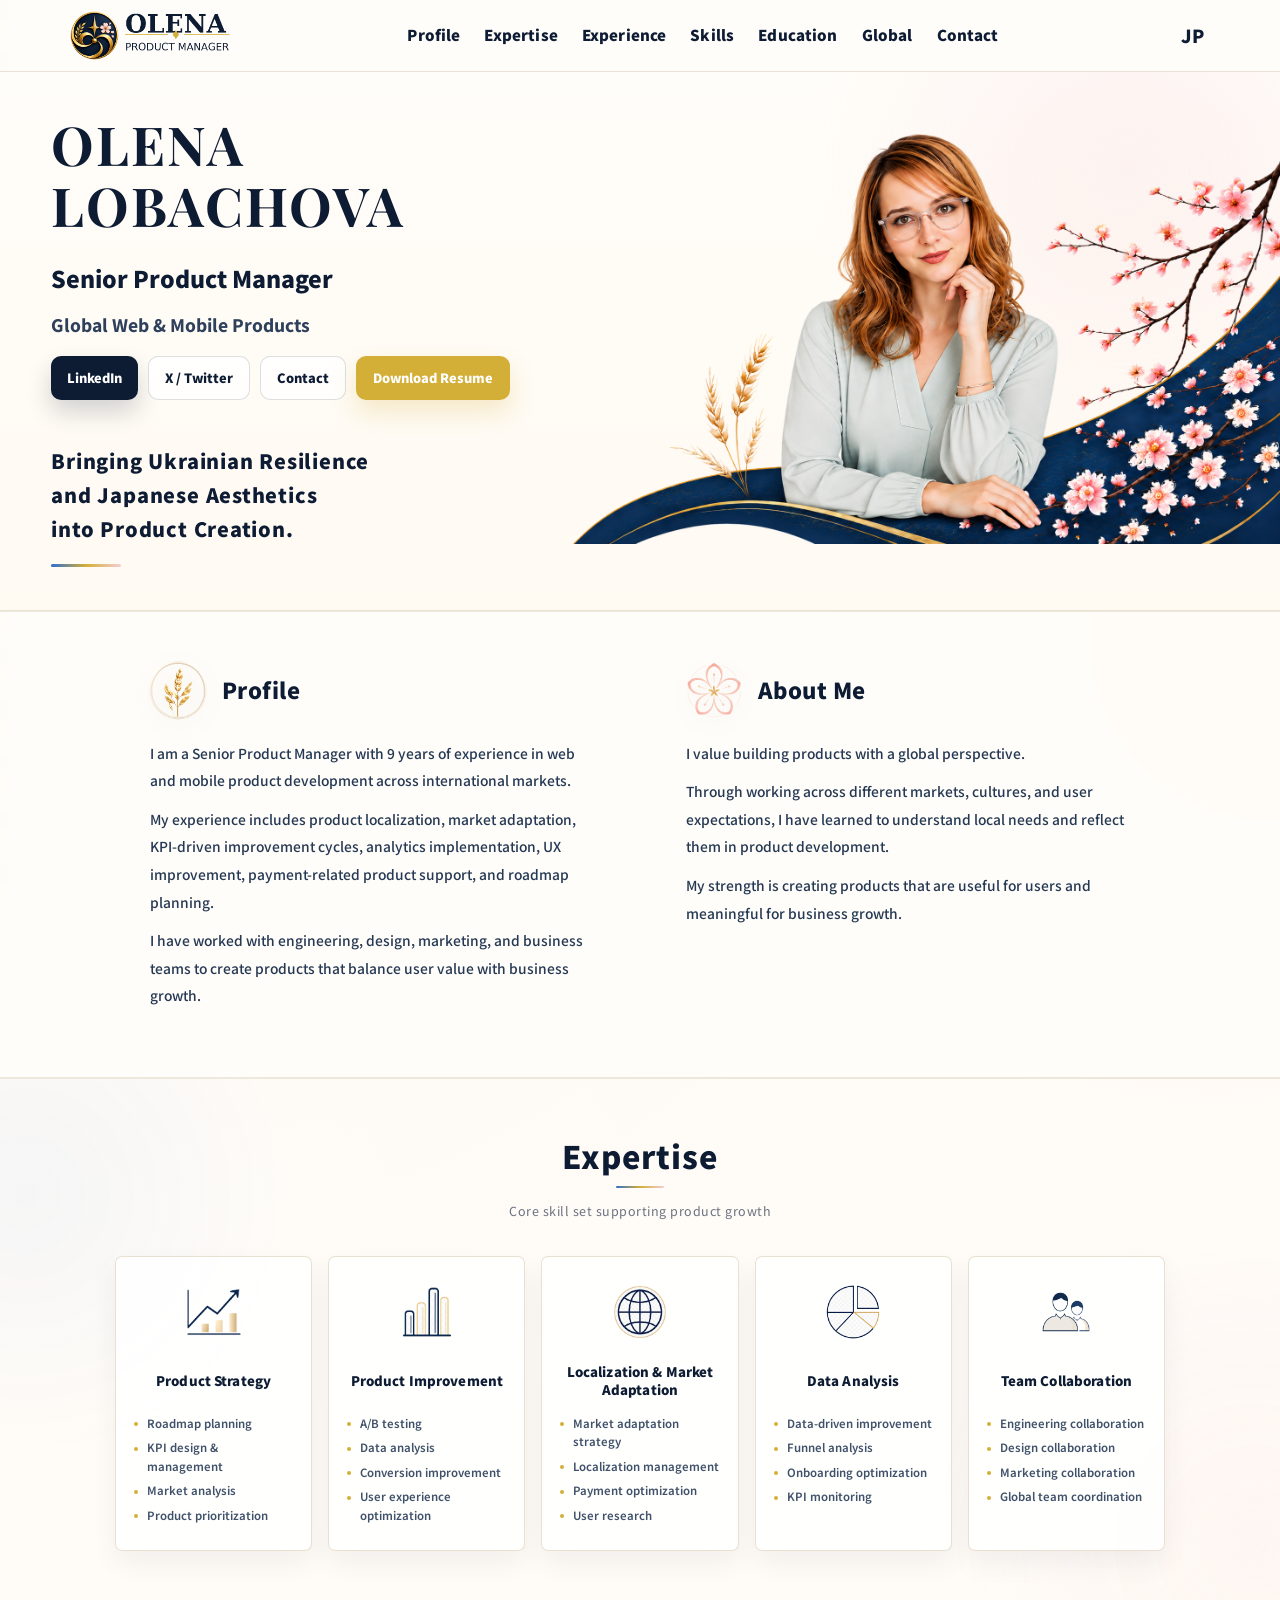
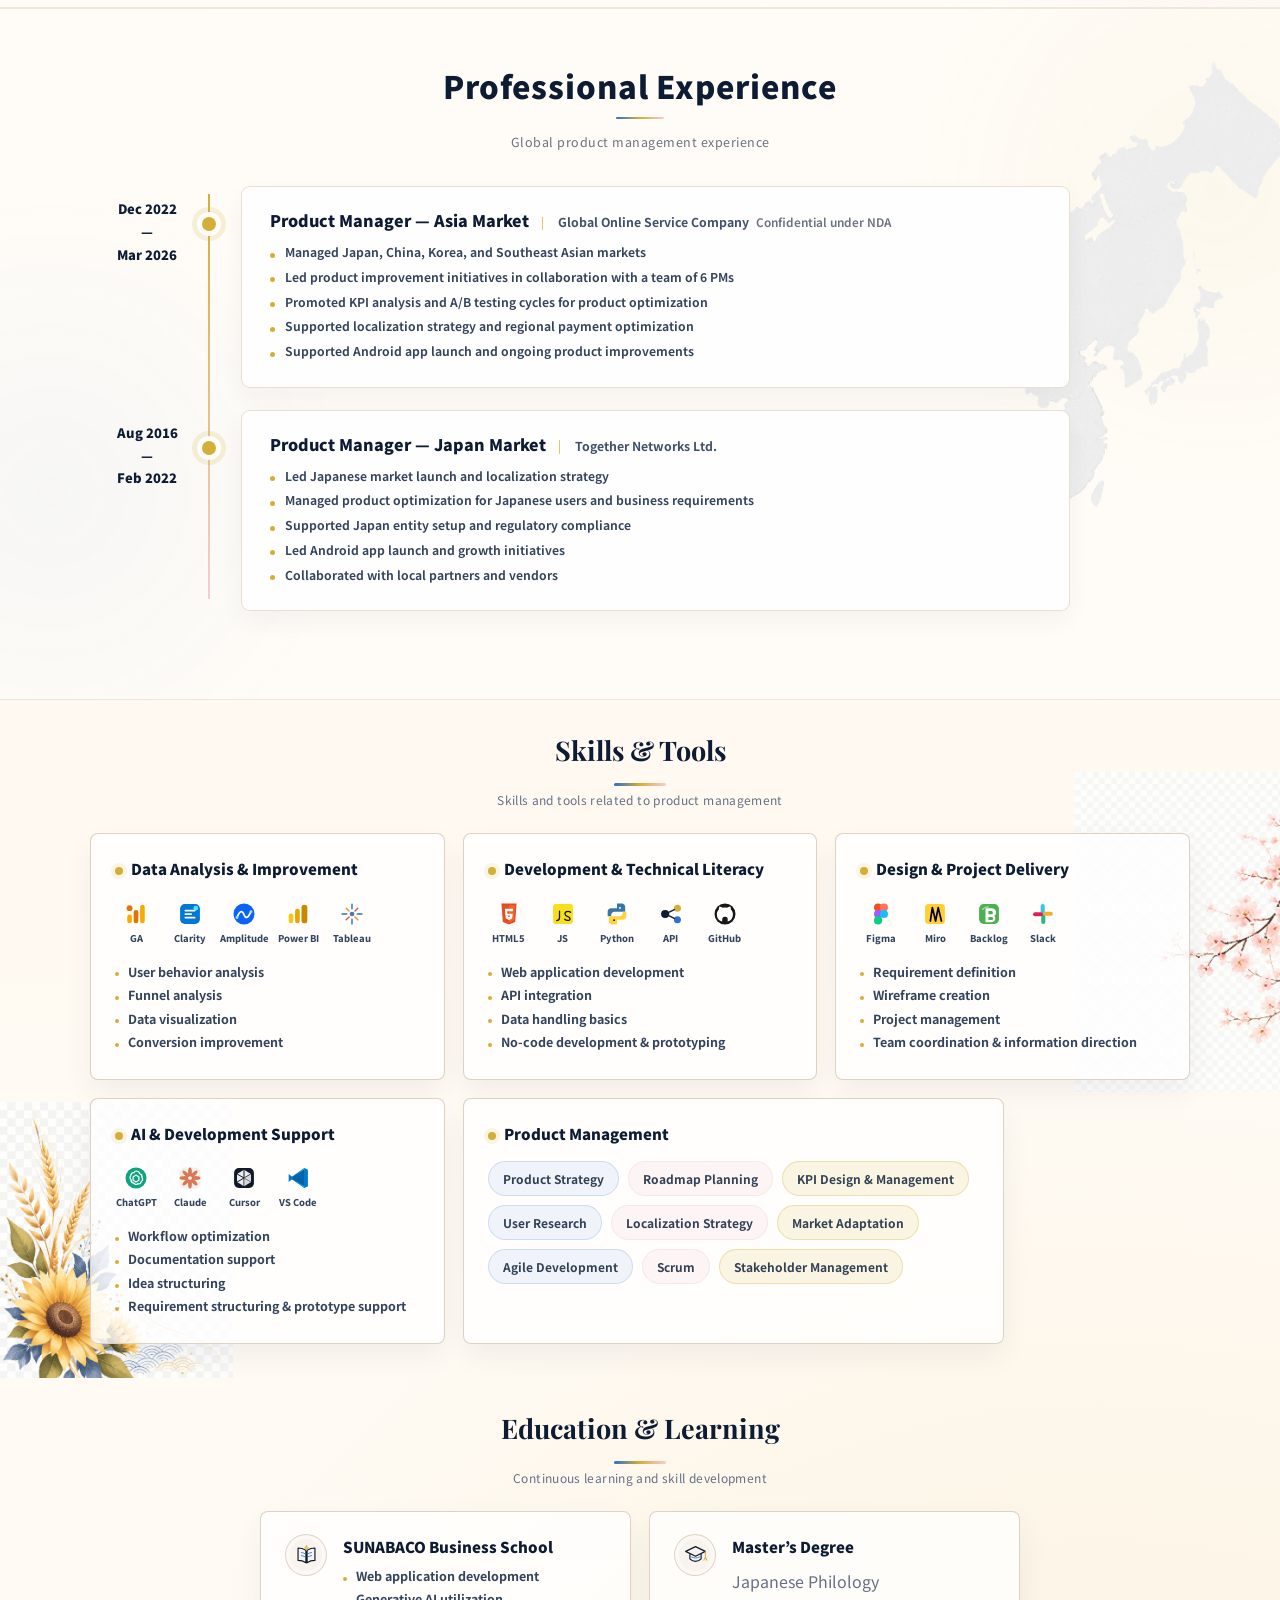
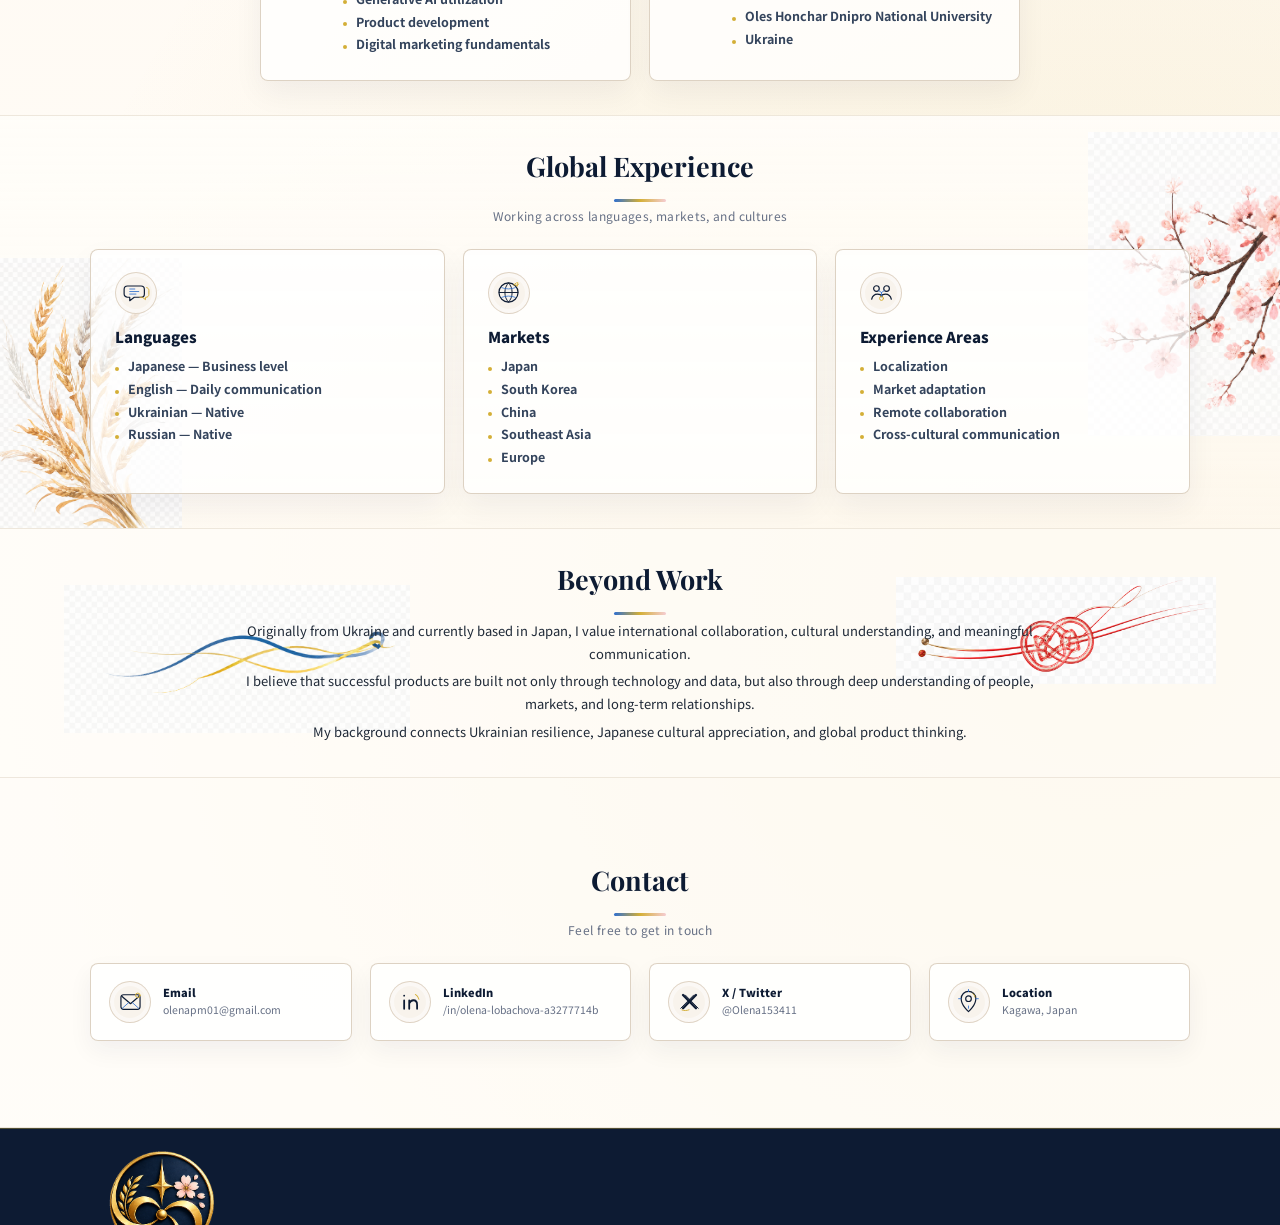
==== commit c74f99fa: "Update portfolio desktop sections and icons" ====
--- a/en.html
+++ b/en.html
@@ -352,81 +352,105 @@
     </div>
 </section>
 
-<section id="skills" class="section">
+<section id="skills" class="section showcase-section skills-section">
+    <img src="assets/decor/sunflower-accent.png" alt="" class="section-decor section-decor-left section-decor-sunflower">
+    <img src="assets/decor/sakura-branch-right.png" alt="" class="section-decor section-decor-right section-decor-sakura">
     <div class="container">
 
-        <h2>Skills</h2>
+        <h2>Skills & Tools</h2>
         <p class="section-subtitle">
-            Product management, analytics, technical literacy, and modern AI-assisted workflows
+            Skills and tools related to product management
         </p>
 
         <div class="skills-board">
 
             <div class="skill-group">
+                <h3>Data Analysis & Improvement</h3>
+                <div class="tool-row">
+                    <span class="tool-badge"><img src="assets/icons/tool-ga.svg" alt=""><span class="tool-label">GA</span></span>
+                    <span class="tool-badge"><img src="assets/icons/tool-clarity.svg" alt=""><span class="tool-label">Clarity</span></span>
+                    <span class="tool-badge"><img src="assets/icons/tool-amplitude.svg" alt=""><span class="tool-label">Amplitude</span></span>
+                    <span class="tool-badge"><img src="assets/icons/tool-powerbi.svg" alt=""><span class="tool-label">Power BI</span></span>
+                    <span class="tool-badge"><img src="assets/icons/tool-tableau.svg" alt=""><span class="tool-label">Tableau</span></span>
+                </div>
+                <ul class="skill-list">
+                    <li>User behavior analysis</li>
+                    <li>Funnel analysis</li>
+                    <li>Data visualization</li>
+                    <li>Conversion improvement</li>
+                </ul>
+            </div>
+
+            <div class="skill-group">
+                <h3>Development & Technical Literacy</h3>
+                <div class="tool-row">
+                    <span class="tool-badge"><img src="assets/icons/tool-html5.svg" alt=""><span class="tool-label">HTML5</span></span>
+                    <span class="tool-badge"><img src="assets/icons/tool-js.svg" alt=""><span class="tool-label">JS</span></span>
+                    <span class="tool-badge"><img src="assets/icons/tool-python.svg" alt=""><span class="tool-label">Python</span></span>
+                    <span class="tool-badge"><img src="assets/icons/tool-api.svg" alt=""><span class="tool-label">API</span></span>
+                    <span class="tool-badge"><img src="assets/icons/tool-github.svg" alt=""><span class="tool-label">GitHub</span></span>
+                </div>
+                <ul class="skill-list">
+                    <li>Web application development</li>
+                    <li>API integration</li>
+                    <li>Data handling basics</li>
+                    <li>No-code development & prototyping</li>
+                </ul>
+            </div>
+
+            <div class="skill-group">
+                <h3>Design & Project Delivery</h3>
+                <div class="tool-row">
+                    <span class="tool-badge"><img src="assets/icons/tool-figma.svg" alt=""><span class="tool-label">Figma</span></span>
+                    <span class="tool-badge"><img src="assets/icons/tool-miro.svg" alt=""><span class="tool-label">Miro</span></span>
+                    <span class="tool-badge"><img src="assets/icons/tool-backlog.svg" alt=""><span class="tool-label">Backlog</span></span>
+                    <span class="tool-badge"><img src="assets/icons/tool-slack.svg" alt=""><span class="tool-label">Slack</span></span>
+                </div>
+                <ul class="skill-list">
+                    <li>Requirement definition</li>
+                    <li>Wireframe creation</li>
+                    <li>Project management</li>
+                    <li>Team coordination & information direction</li>
+                </ul>
+            </div>
+
+            <div class="skill-group">
+                <h3>AI & Development Support</h3>
+                <div class="tool-row">
+                    <span class="tool-badge"><img src="assets/icons/tool-chatgpt.svg" alt=""><span class="tool-label">ChatGPT</span></span>
+                    <span class="tool-badge"><img src="assets/icons/tool-claude.svg" alt=""><span class="tool-label">Claude</span></span>
+                    <span class="tool-badge"><img src="assets/icons/tool-cursor.svg" alt=""><span class="tool-label">Cursor</span></span>
+                    <span class="tool-badge"><img src="assets/icons/tool-vscode.svg" alt=""><span class="tool-label">VS Code</span></span>
+                </div>
+                <ul class="skill-list">
+                    <li>Workflow optimization</li>
+                    <li>Documentation support</li>
+                    <li>Idea structuring</li>
+                    <li>Requirement structuring & prototype support</li>
+                </ul>
+            </div>
+
+            <div class="skill-group skill-group-pills">
                 <h3>Product Management</h3>
                 <div class="skill-tags">
-                    <span>Market Analysis</span>
+                    <span>Product Strategy</span>
+                    <span>Roadmap Planning</span>
+                    <span>KPI Design & Management</span>
                     <span>User Research</span>
-                    <span>KPI Design</span>
-                    <span>A/B Testing</span>
-                    <span>Roadmap Planning</span>
-                    <span>Product Improvement</span>
                     <span>Localization Strategy</span>
-                    <span>Cross-functional Collaboration</span>
-                </div>
-            </div>
-
-            <div class="skill-group">
-                <h3>Data Analysis & UX</h3>
-                <div class="skill-tags">
-                    <span>Google Analytics</span>
-                    <span>Microsoft Clarity</span>
-                    <span>Google Search Console</span>
-                    <span>Ptengine</span>
-                    <span>Amplitude</span>
-                    <span>Tableau</span>
-                    <span>Power BI</span>
-                    <span>Appsflyer</span>
-                    <span>Funnel Analysis</span>
-                    <span>Onboarding Optimization</span>
-                </div>
-            </div>
-
-            <div class="skill-group">
-                <h3>Development & Technical Literacy</h3>
-                <div class="skill-tags">
-                    <span>HTML/CSS</span>
-                    <span>JavaScript</span>
-                    <span>jQuery</span>
-                    <span>Python</span>
-                    <span>SQLite</span>
-                    <span>GitHub</span>
-                    <span>API Basics</span>
-                    <span>No-code Web Design</span>
-                    <span>Prototyping</span>
-                </div>
-            </div>
-
-            <div class="skill-group">
-                <h3>AI & Development Support</h3>
-                <div class="skill-tags">
-                    <span>ChatGPT</span>
-                    <span>Claude</span>
-                    <span>Cursor</span>
-                    <span>VS Code</span>
-                    <span>Visily</span>
-                    <span>Workflow Optimization</span>
-                    <span>Requirement Structuring</span>
-                    <span>Documentation Support</span>
-                </div>
-            </div>
-
-        </div>
-
-    </div>
-</section>
-
-<section id="education" class="section">
+                    <span>Market Adaptation</span>
+                    <span>Agile Development</span>
+                    <span>Scrum</span>
+                    <span>Stakeholder Management</span>
+                </div>
+            </div>
+
+        </div>
+
+    </div>
+</section>
+
+<section id="education" class="section showcase-section education-section">
     <div class="container">
         <h2>Education & Learning</h2>
         <p class="section-subtitle">Continuous learning and skill development</p>
@@ -434,41 +458,37 @@
         <div class="education-grid">
 
             <div class="education-card">
-                <h3>SUNABACO Business School</h3>
-                <p>Japan | 2026</p>
-                <ul>
-                    <li>Web Application Development</li>
-                    <li>Generative AI Utilization</li>
-                    <li>Product Development & Team Collaboration</li>
-                    <li>Digital Marketing Fundamentals</li>
-                </ul>
+                <span class="card-icon"><img src="assets/icons/card-book.svg" alt=""></span>
+                <div>
+                    <h3>SUNABACO Business School</h3>
+                    <ul>
+                        <li>Web application development</li>
+                        <li>Generative AI utilization</li>
+                        <li>Product development</li>
+                        <li>Digital marketing fundamentals</li>
+                    </ul>
+                </div>
             </div>
 
             <div class="education-card">
-                <h3>Master’s Degree</h3>
-                <p>Japanese Philology</p>
-                <ul>
-                    <li>Oles Honchar Dnipro National University</li>
-                    <li>Ukraine</li>
-                    <li>2014 — 2016</li>
-                </ul>
-            </div>
-
-            <div class="education-card">
-                <h3>Bachelor’s Degree</h3>
-                <p>Japanese Philology</p>
-                <ul>
-                    <li>Oles Honchar Dnipro National University</li>
-                    <li>Ukraine</li>
-                    <li>2010 — 2014</li>
-                </ul>
-            </div>
-
-        </div>
-    </div>
-</section>
-
-<section id="global" class="section section-soft global-section">
+                <span class="card-icon"><img src="assets/icons/card-graduation.svg" alt=""></span>
+                <div>
+                    <h3>Master’s Degree</h3>
+                    <p>Japanese Philology</p>
+                    <ul>
+                        <li>Oles Honchar Dnipro National University</li>
+                        <li>Ukraine</li>
+                    </ul>
+                </div>
+            </div>
+
+        </div>
+    </div>
+</section>
+
+<section id="global" class="section section-soft showcase-section global-section">
+    <img src="assets/decor/wheat-accent-left.png" alt="" class="section-decor section-decor-left section-decor-wheat">
+    <img src="assets/decor/sakura-branch-right-global-experience.png" alt="" class="section-decor section-decor-right section-decor-sakura-global">
     <div class="container">
         <h2>Global Experience</h2>
         <p class="section-subtitle">Working across languages, markets, and cultures</p>
@@ -476,16 +496,18 @@
         <div class="global-grid">
 
             <div class="global-card">
+                <span class="card-icon"><img src="assets/icons/card-language.svg" alt=""></span>
                 <h3>Languages</h3>
                 <ul>
+                    <li>Japanese — Business level</li>
+                    <li>English — Daily communication</li>
                     <li>Ukrainian — Native</li>
                     <li>Russian — Native</li>
-                    <li>English — Advanced</li>
-                    <li>Japanese — Business Level</li>
                 </ul>
             </div>
 
             <div class="global-card">
+                <span class="card-icon"><img src="assets/icons/card-market.svg" alt=""></span>
                 <h3>Markets</h3>
                 <ul>
                     <li>Japan</li>
@@ -497,13 +519,13 @@
             </div>
 
             <div class="global-card">
+                <span class="card-icon"><img src="assets/icons/card-collaboration.svg" alt=""></span>
                 <h3>Experience Areas</h3>
                 <ul>
                     <li>Localization</li>
                     <li>Market adaptation</li>
                     <li>Remote collaboration</li>
                     <li>Cross-cultural communication</li>
-                    <li>International product operations</li>
                 </ul>
             </div>
 
@@ -512,6 +534,8 @@
 </section>
 
 <section id="beyond" class="section beyond-section">
+    <img src="assets/decor/ukraine-ribbon.png" alt="" class="beyond-ribbon beyond-ribbon-left">
+    <img src="assets/decor/mizuhiki-red.png" alt="" class="beyond-ribbon beyond-ribbon-right">
     <div class="container">
         <h2>Beyond Work</h2>
 
@@ -529,7 +553,7 @@
     </div>
 </section>
 
-<section id="contact" class="section section-soft">
+<section id="contact" class="section section-soft contact-section">
 
     <div class="container">
 
@@ -541,7 +565,7 @@
             <div class="contact-info">
 
                 <a class="contact-card" href="mailto:olenapm01@gmail.com">
-                    <span>📧</span>
+                    <span class="card-icon"><img src="assets/icons/card-mail.svg" alt=""></span>
                     <div>
                         <strong>Email</strong>
                         <p>olenapm01@gmail.com</p>
@@ -549,7 +573,7 @@
                 </a>
 
                 <a class="contact-card" href="https://www.linkedin.com/in/olena-lobachova-a3277714b" target="_blank" rel="noopener">
-                    <span>💼</span>
+                    <span class="card-icon"><img src="assets/icons/card-linkedin.svg" alt=""></span>
                     <div>
                         <strong>LinkedIn</strong>
                         <p>/in/olena-lobachova-a3277714b</p>
@@ -557,7 +581,7 @@
                 </a>
 
                 <a class="contact-card" href="https://x.com/Olena153411" target="_blank" rel="noopener">
-                    <span>𝕏</span>
+                    <span class="card-icon"><img src="assets/icons/card-x.svg" alt=""></span>
                     <div>
                         <strong>X / Twitter</strong>
                         <p>@Olena153411</p>
@@ -565,7 +589,7 @@
                 </a>
 
                 <div class="contact-card">
-                    <span>📍</span>
+                    <span class="card-icon"><img src="assets/icons/card-location.svg" alt=""></span>
                     <div>
                         <strong>Location</strong>
                         <p>Kagawa, Japan</p>
@@ -574,32 +598,15 @@
 
             </div>
 
-            <form class="contact-form" id="contactForm">
-
-                <label for="name">Name</label>
-                <input type="text" id="name" name="name" placeholder="Your name" required>
-
-                <label for="email">Email</label>
-                <input type="email" id="email" name="email" placeholder="your@email.com" required>
-
-                <label for="message">Message</label>
-                <textarea id="message" name="message" rows="5" placeholder="Please write your message here." required></textarea>
-
-                <button type="submit" class="btn-primary form-btn">
-                    Send Message
-                </button>
-
-                <p class="form-note">
-                    Your email app will open.
-                </p>
-
-            </form>
-
-        </div>
-
-    </div>
-
-</section>
+        </div>
+
+    </div>
+
+</section>
+
+<button id="backToTop" class="back-to-top" aria-label="Back to top">
+    ↑
+</button>
 
 <footer class="site-footer">
 
@@ -626,11 +633,7 @@
 
 </footer>
 
-<button id="backToTop" class="back-to-top" aria-label="Back to top">
-    ↑
-</button>
-
 <script src="js/main.js"></script>
 
 </body>
-</html>+</html>
--- a/css/style.css
+++ b/css/style.css
@@ -1103,45 +1103,191 @@
    10. Skills
 ========================================================= */
 
+.showcase-section{
+    position:relative;
+    overflow:hidden;
+    padding-top:34px;
+    padding-bottom:34px;
+}
+
+.showcase-section .container{
+    position:relative;
+    z-index:1;
+}
+
+.showcase-section h2,
+.beyond-section h2,
+.contact-section h2{
+    margin-bottom:5px;
+    font-size:27px;
+    line-height:1.22;
+}
+
+.showcase-section .section-subtitle,
+.contact-section .section-subtitle{
+    margin-top:0;
+    margin-bottom:24px;
+    font-size:12px;
+    line-height:1.5;
+}
+
+.section-decor{
+    position:absolute;
+    pointer-events:none;
+    user-select:none;
+    z-index:0;
+}
+
+.section-decor-sunflower{
+    left:clamp(-10px, -3.6vw, -15px);
+    bottom:-28px;
+    width:clamp(230px, 19vw, 310px);
+    opacity:.92;
+}
+
+.section-decor-sakura{
+    right:clamp(-72px, -4vw, -22px);
+    top:72px;
+    width:clamp(240px, 20vw, 330px);
+    opacity:.9;
+}
+
+.section-decor-wheat{
+    left:clamp(-52px, -3.8vw, -20px);
+    bottom:-18px;
+    width:clamp(230px, 18vw, 300px);
+    opacity:.78;
+}
+
+.section-decor-sakura-global{
+    right:clamp(-70px, -4vw, -24px);
+    top:16px;
+    width:clamp(230px, 19vw, 320px);
+    opacity:.86;
+}
+
 .skills-board{
     display:grid;
-    grid-template-columns:repeat(2,1fr);
-    gap:22px;
+    grid-template-columns:repeat(6,1fr);
+    gap:18px;
 }
 
 .skill-group{
-    padding:28px;
+    grid-column:span 2;
+    min-height:210px;
+    padding:22px 24px;
     position:relative;
     overflow:hidden;
 
-    background:rgba(255,255,255,.88);
-    border:1px solid rgba(232,223,209,.9);
-    border-radius:30px;
-    box-shadow:var(--soft-shadow);
+    background:rgba(255,255,255,.78);
+    border:1px solid rgba(219,207,190,.92);
+    border-radius:8px;
+    box-shadow:0 12px 30px rgba(13,27,51,.055);
 }
 
 .skill-group::before{
+    content:none;
+}
+
+.skill-group h3{
+    color:var(--navy);
+    margin-bottom:14px;
+    position:relative;
+    z-index:1;
+    font-size:15px;
+    font-weight:900;
+}
+
+.skill-group h3::before{
+    content:"";
+    display:inline-block;
+    width:8px;
+    height:8px;
+    margin-right:8px;
+    border-radius:50%;
+    background:var(--gold);
+    box-shadow:0 0 0 4px rgba(212,175,55,.13);
+}
+
+.tool-row{
+    display:flex;
+    align-items:flex-start;
+    flex-wrap:wrap;
+    gap:10px 12px;
+    min-height:54px;
+    margin-bottom:12px;
+}
+
+.tool-badge{
+    display:inline-flex;
+    flex-direction:column;
+    align-items:center;
+    justify-content:center;
+    width:42px;
+    min-height:50px;
+    padding:0;
+    border-radius:0;
+    background:transparent;
+    border:none;
+    color:#17345a;
+    line-height:1.1;
+    font-weight:900;
+    box-shadow:none;
+}
+
+.tool-badge img{
+    width:28px;
+    height:28px;
+    margin-bottom:5px;
+    display:block;
+}
+
+.tool-label{
+    display:block;
+    max-width:54px;
+    color:#34445c;
+    font-size:9.4px;
+    line-height:1.15;
+    font-weight:800;
+    text-align:center;
+}
+
+.skill-list{
+    margin:0;
+    padding:0;
+    list-style:none;
+}
+
+.skill-list li{
+    position:relative;
+    padding-left:13px;
+    margin-bottom:5px;
+    color:#34445c;
+    font-size:12.5px;
+    line-height:1.48;
+    font-weight:700;
+}
+
+.skill-list li::before{
     content:"";
     position:absolute;
-    right:-42px;
-    top:-42px;
-    width:120px;
-    height:120px;
+    left:0;
+    top:.78em;
+    width:4px;
+    height:4px;
     border-radius:50%;
-    background:rgba(245,205,210,.18);
-}
-
-.skill-group h3{
-    color:var(--navy);
-    margin-bottom:18px;
-    position:relative;
-    z-index:1;
+    background:var(--gold);
+}
+
+.skill-group-pills{
+    grid-column:span 3;
+    min-height:146px;
 }
 
 .skill-tags{
     display:flex;
     flex-wrap:wrap;
-    gap:10px;
+    gap:9px;
     position:relative;
     z-index:1;
 }
@@ -1149,15 +1295,15 @@
 .skill-tags span{
     display:inline-flex;
     align-items:center;
-    min-height:34px;
-    padding:7px 13px;
+    min-height:28px;
+    padding:6px 14px;
     border-radius:999px;
 
     background:#fffaf2;
     border:1px solid rgba(212,175,55,.32);
     color:#334155;
 
-    font-size:14px;
+    font-size:12px;
     font-weight:700;
 }
 
@@ -1185,29 +1331,67 @@
 .global-grid{
     display:grid;
     grid-template-columns:repeat(3,1fr);
-    gap:22px;
+    gap:18px;
+}
+
+.education-grid{
+    width:min(760px,100%);
+    margin:0 auto;
+    grid-template-columns:repeat(2,1fr);
 }
 
 .education-card,
 .global-card,
 .beyond-card{
-    padding:30px;
-    border-radius:28px;
-    background:rgba(255,255,255,.88);
-    border:1px solid rgba(232,223,209,.88);
-    box-shadow:var(--soft-shadow);
+    padding:22px 24px;
+    border-radius:8px;
+    background:rgba(255,255,255,.76);
+    border:1px solid rgba(219,207,190,.92);
+    box-shadow:0 12px 30px rgba(13,27,51,.055);
     transition:.28s ease;
+}
+
+.education-card{
+    display:grid;
+    grid-template-columns:auto 1fr;
+    gap:16px;
+}
+
+.card-icon{
+    display:inline-flex;
+    align-items:center;
+    justify-content:center;
+    width:42px;
+    height:42px;
+    flex:0 0 42px;
+    border-radius:50%;
+    background:rgba(248,243,235,.95);
+    border:1px solid rgba(219,207,190,.86);
+    color:var(--navy);
+    box-shadow:inset 0 0 0 4px rgba(255,255,255,.48);
+}
+
+.card-icon img{
+    width:27px;
+    height:27px;
+    display:block;
+}
+
+.global-card .card-icon{
+    margin-bottom:10px;
 }
 
 .education-card:hover,
 .global-card:hover{
-    transform:translateY(-5px);
+    transform:translateY(-3px);
 }
 
 .education-card h3,
 .global-card h3{
     color:var(--navy);
-    margin-bottom:10px;
+    margin-bottom:7px;
+    font-size:15px;
+    font-weight:900;
 }
 
 .education-card p{
@@ -1217,53 +1401,88 @@
 
 .education-card ul,
 .global-card ul{
-    padding-left:20px;
+    padding-left:0;
+    list-style:none;
 }
 
 .education-card li,
 .global-card li{
-    margin-bottom:7px;
+    position:relative;
+    padding-left:13px;
+    margin-bottom:4px;
+    color:#34445c;
+    font-size:12.5px;
+    line-height:1.5;
+    font-weight:700;
+}
+
+.education-card li::before,
+.global-card li::before{
+    content:"";
+    position:absolute;
+    left:0;
+    top:.78em;
+    width:4px;
+    height:4px;
+    border-radius:50%;
+    background:var(--gold);
 }
 
 .global-section{
     background:
-        radial-gradient(circle at 12% 18%, rgba(47,111,206,.08), transparent 24%),
-        radial-gradient(circle at 86% 20%, rgba(245,205,210,.16), transparent 26%),
-        rgba(255,253,249,.72);
+        linear-gradient(180deg,rgba(255,253,249,.9),rgba(255,250,243,.72));
 }
 
 .global-card h3::before{
-    content:"◇ ";
-    color:var(--gold);
+    content:none;
 }
 
 .beyond-section{
-    background:
-        radial-gradient(circle at left bottom, rgba(47,111,206,.08), transparent 28%),
-        radial-gradient(circle at right top, rgba(245,205,210,.18), transparent 30%),
-        rgba(255,253,249,.72);
+    position:relative;
+    overflow:hidden;
+    padding-top:34px;
+    padding-bottom:28px;
+    background:rgba(255,253,249,.78);
 }
 
 .beyond-card{
-    max-width:780px;
+    max-width:840px;
     margin:auto;
-    font-size:17px;
+    padding:0;
+    border:none;
+    background:transparent;
+    box-shadow:none;
+    text-align:center;
+    font-size:13px;
+    line-height:1.75;
 }
 
 .beyond-card::before{
-    content:"Ukraine × Japan";
-    display:block;
-    margin-bottom:16px;
-
-    color:var(--gold);
-    font-size:13px;
-    font-weight:900;
-    letter-spacing:.10em;
-    text-transform:uppercase;
+    content:none;
 }
 
 .beyond-card p{
-    margin-bottom:16px;
+    margin-bottom:5px;
+}
+
+.beyond-ribbon{
+    position:absolute;
+    pointer-events:none;
+    z-index:0;
+}
+
+.beyond-ribbon-left{
+    left:clamp(18px, 5vw, 72px);
+    top:56px;
+    width:clamp(310px, 27vw, 430px);
+    opacity:.9;
+}
+
+.beyond-ribbon-right{
+    right:clamp(20px, 5vw, 78px);
+    top:48px;
+    width:clamp(300px, 25vw, 400px);
+    opacity:.94;
 }
 
 
@@ -1273,26 +1492,28 @@
 
 .contact-layout{
     display:grid;
-    grid-template-columns:1fr 1.15fr;
-    gap:28px;
+    grid-template-columns:1fr;
+    gap:0;
     align-items:start;
 }
 
 .contact-info{
     display:grid;
-    gap:16px;
+    grid-template-columns:repeat(4,1fr);
+    gap:18px;
 }
 
 .contact-card{
     display:flex;
-    align-items:flex-start;
-    gap:16px;
-    padding:22px;
-    border-radius:24px;
-
-    background:rgba(255,255,255,.88);
-    border:1px solid rgba(232,223,209,.88);
-    box-shadow:var(--soft-shadow);
+    align-items:center;
+    gap:12px;
+    min-height:78px;
+    padding:15px 18px;
+    border-radius:8px;
+
+    background:rgba(255,255,255,.78);
+    border:1px solid rgba(219,207,190,.92);
+    box-shadow:0 10px 24px rgba(13,27,51,.055);
 
     text-decoration:none;
     color:var(--ink);
@@ -1300,20 +1521,25 @@
 }
 
 .contact-card:hover{
-    transform:translateY(-4px);
+    transform:translateY(-3px);
 }
 
 .contact-card span{
-    font-size:24px;
+    flex:0 0 auto;
 }
 
 .contact-card strong{
+    display:block;
     color:var(--navy);
+    font-size:11px;
+    line-height:1.25;
+    font-weight:900;
 }
 
 .contact-card p{
     color:var(--muted);
-    font-size:14px;
+    font-size:10.5px;
+    line-height:1.35;
     margin-top:3px;
     word-break:break-word;
 }
@@ -1636,6 +1862,44 @@
     .global-grid,
     .contact-layout{
         grid-template-columns:1fr;
+    }
+
+    .skill-group,
+    .skill-group-pills{
+        grid-column:auto;
+        min-height:0;
+    }
+
+    .contact-info{
+        grid-template-columns:repeat(2,1fr);
+    }
+
+    .section-decor{
+        opacity:.42;
+    }
+
+    .section-decor-sunflower,
+    .section-decor-wheat{
+        left:-70px;
+        width:210px;
+    }
+
+    .section-decor-sakura,
+    .section-decor-sakura-global{
+        right:-82px;
+        width:210px;
+    }
+
+    .beyond-ribbon-left{
+        left:-38px;
+        width:280px;
+        opacity:.46;
+    }
+
+    .beyond-ribbon-right{
+        right:-46px;
+        width:260px;
+        opacity:.5;
     }
 }
 
@@ -2250,6 +2514,10 @@
         padding:6px 11px;
     }
 
+    .contact-info{
+        grid-template-columns:1fr;
+    }
+
     .contact-card{
         padding:18px;
         border-radius:22px;
@@ -2392,5 +2660,3 @@
         height:48px;
     }
 }
-
-
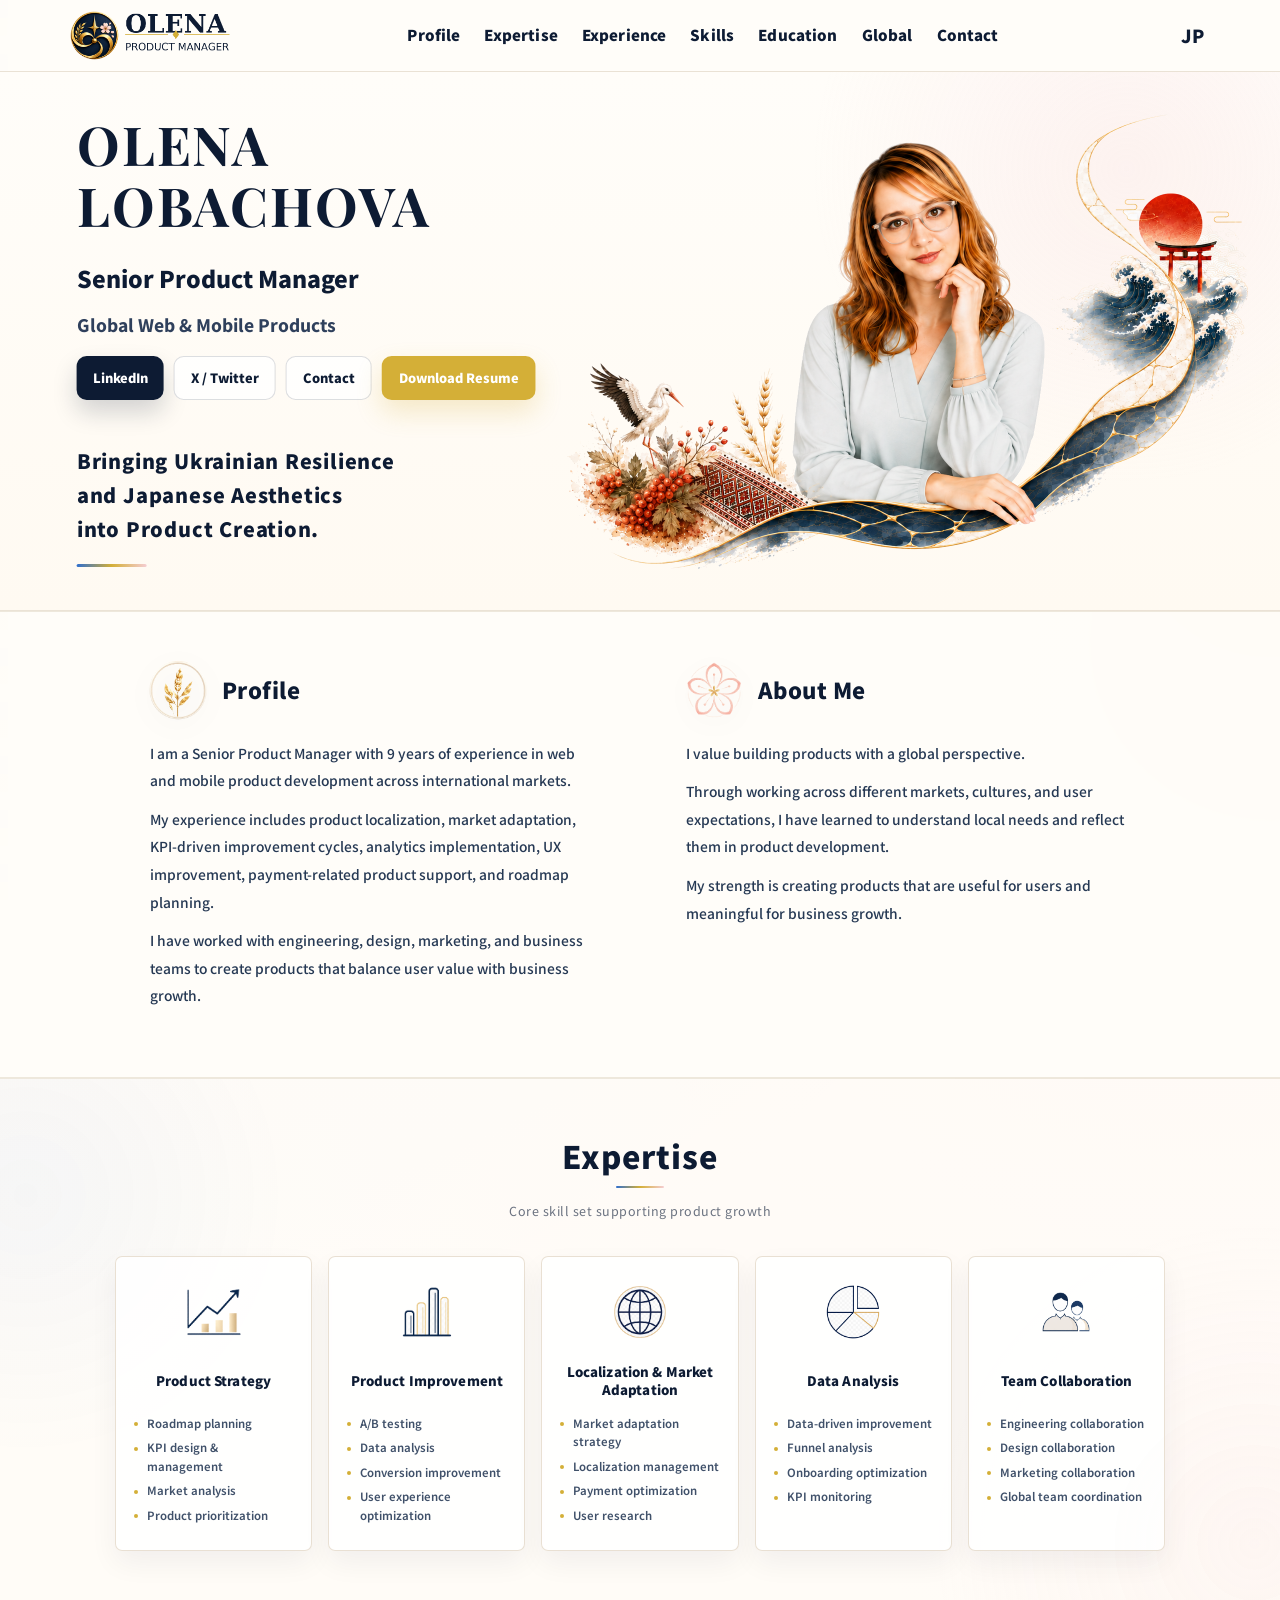
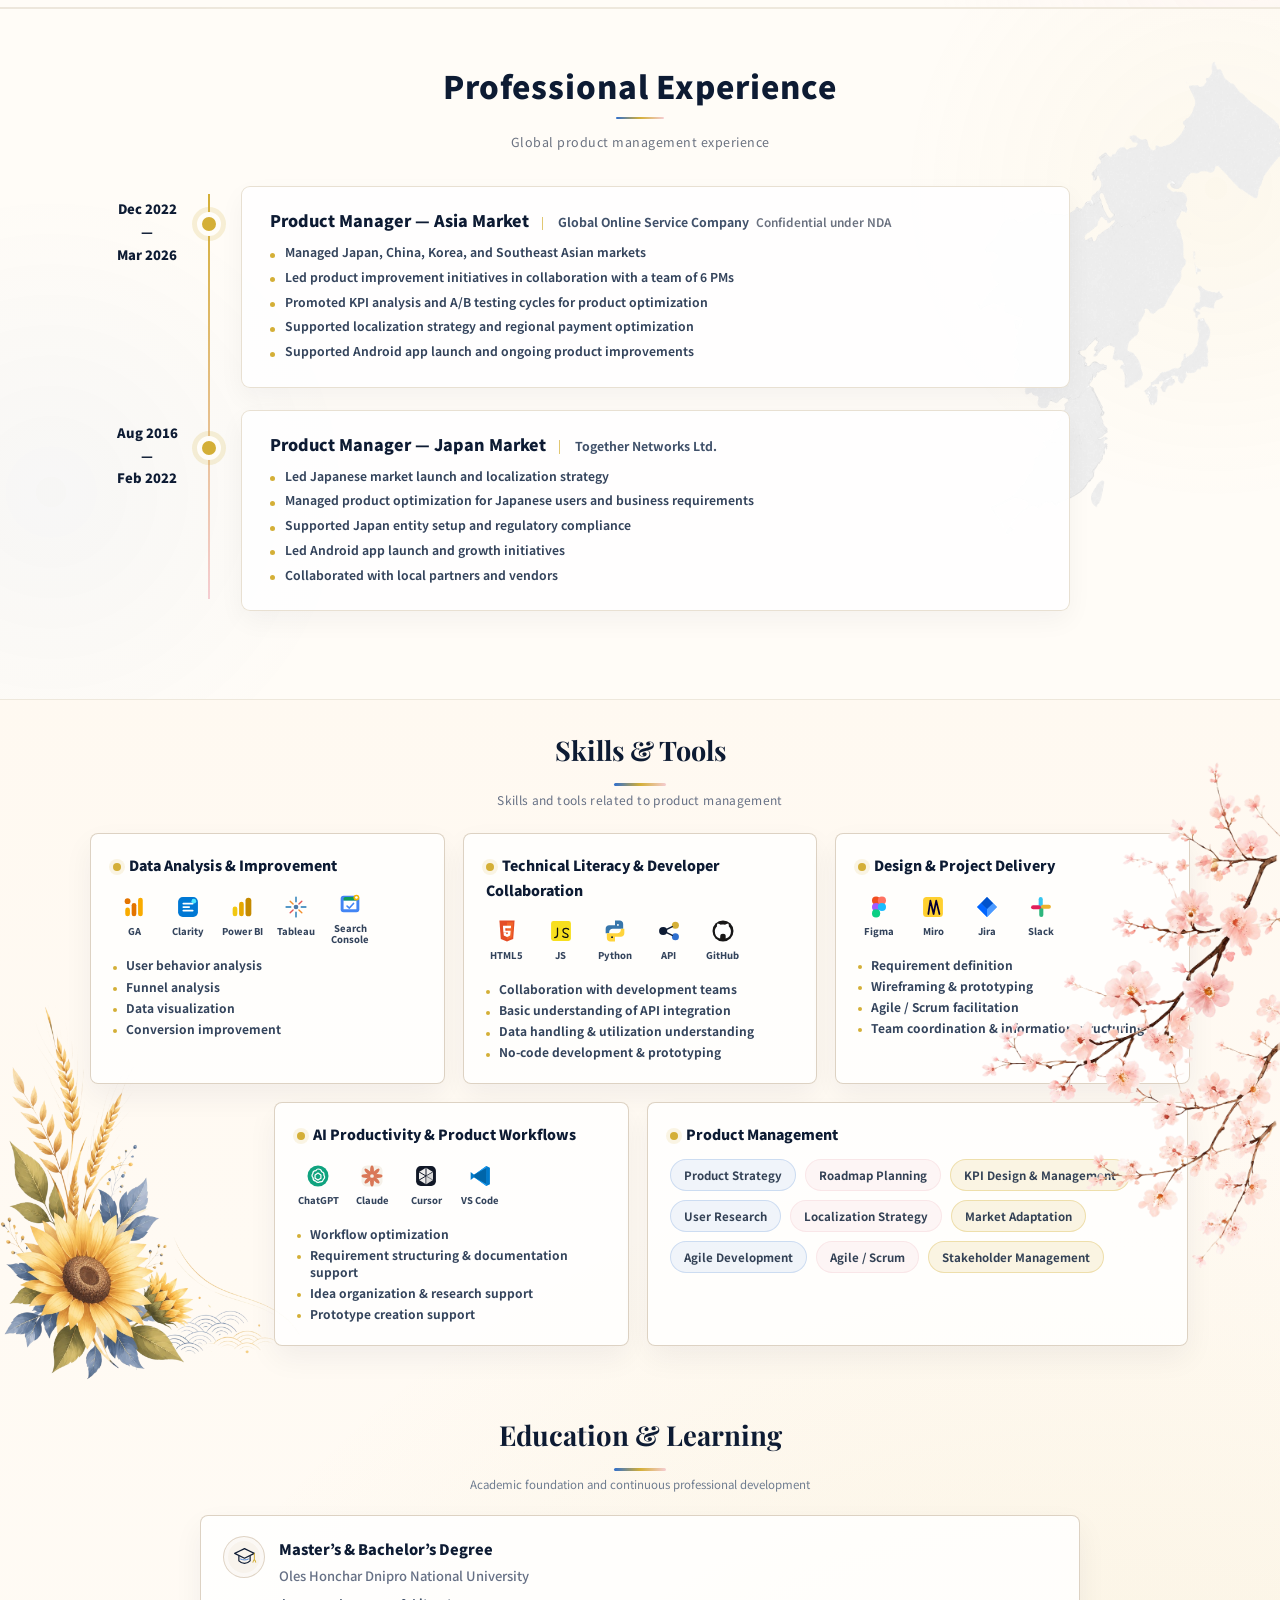
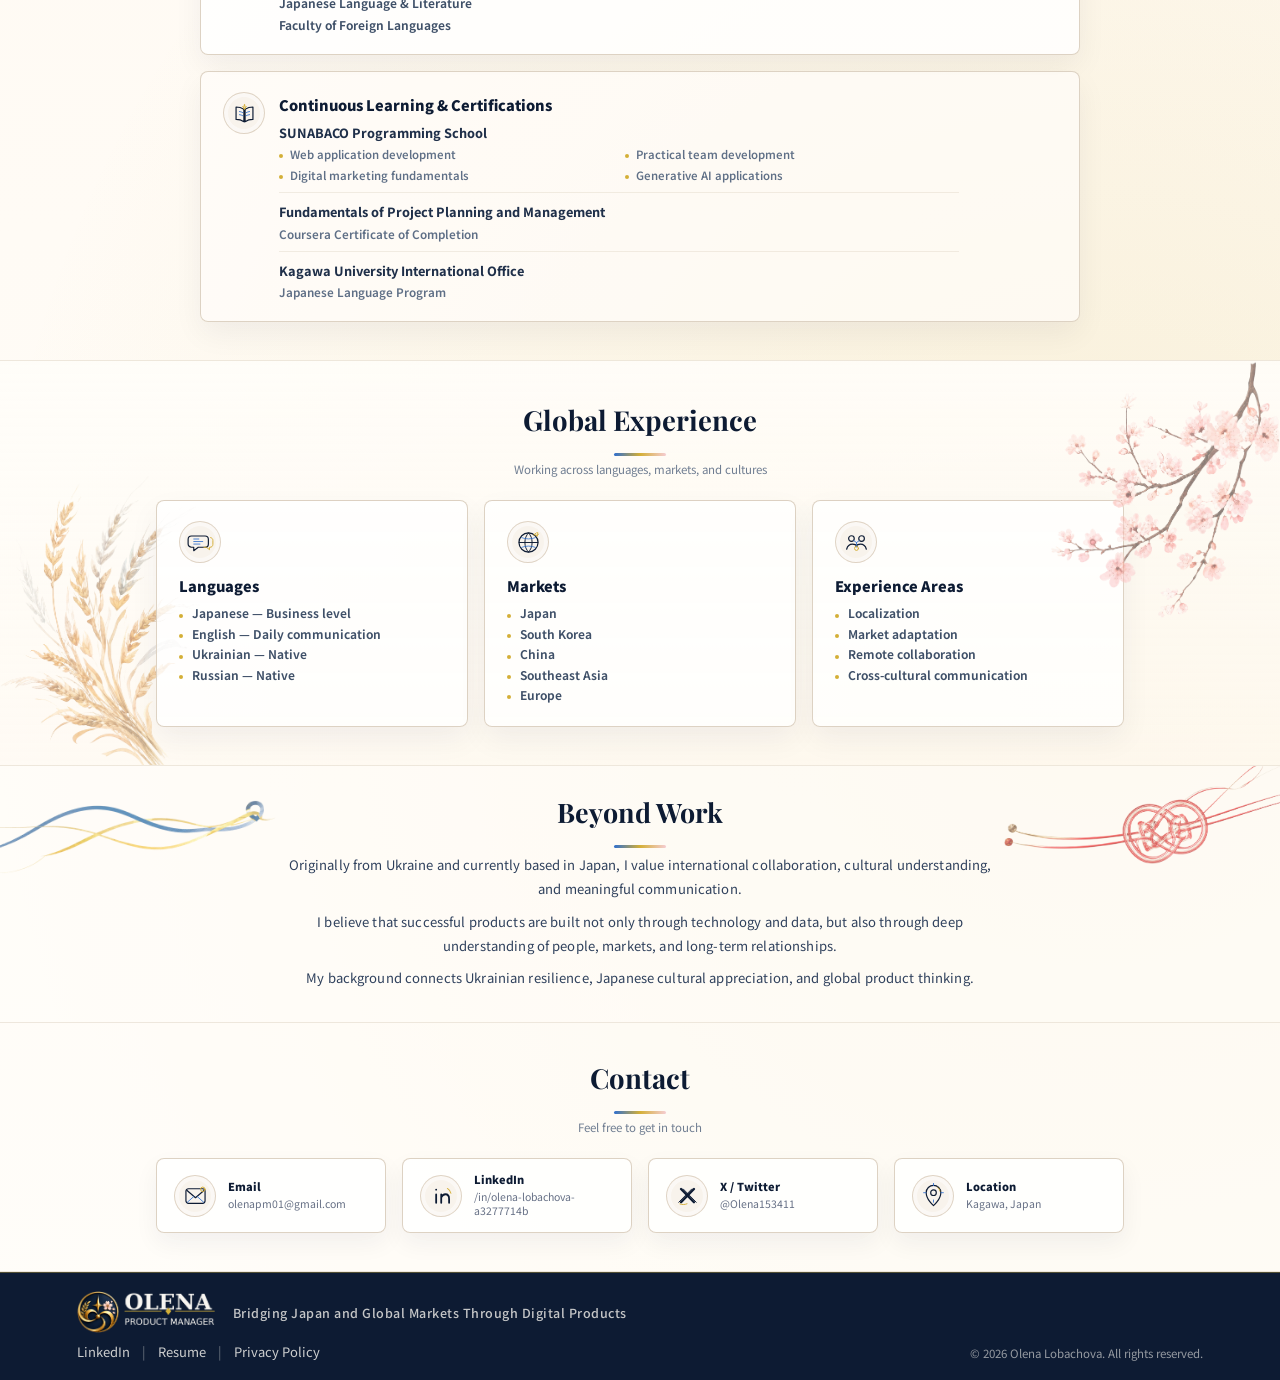
==== commit f83e333d: "Refine portfolio site layout and mobile assets" ====
--- a/en.html
+++ b/en.html
@@ -64,6 +64,11 @@
 
     <div class="header-right">
         <a href="index.html" id="langToggle" class="lang-btn">JP</a>
+        <div class="mobile-lang-switch" aria-label="Language switcher">
+            <span class="active">EN</span>
+            <span aria-hidden="true">|</span>
+            <a href="index.html">JA</a>
+        </div>
         <button id="menuBtn" class="menu-btn" aria-label="Open menu">
             <span></span>
             <span></span>
@@ -127,6 +132,31 @@
 
 </div>
 
+<section class="mobile-hero-image-section mobile-hero-image-section--en" aria-label="Olena Lobachova profile hero">
+    <div class="mobile-hero-image-wrap">
+        <picture>
+            <source media="(max-width: 320px)" srcset="assets/hero/hero_mobile_en_320.png">
+            <source media="(min-width: 321px) and (max-width: 374px)" srcset="assets/hero/hero_mobile_en_375.png">
+            <source media="(min-width: 375px) and (max-width: 430px)" srcset="assets/hero/hero_mobile_en_430.png">
+            <source media="(min-width: 431px) and (max-width: 599px)" srcset="assets/hero/hero_mobile_en_599.png">
+            <source media="(min-width: 600px) and (max-width: 768px)" srcset="assets/hero/hero_mobile_en_768.png">
+
+            <img
+                class="mobile-hero-image"
+                src="assets/hero/hero_mobile_en_430.png"
+                alt="Olena Lobachova — Senior Product Manager"
+                loading="eager"
+                decoding="async"
+            >
+        </picture>
+
+        <a class="hero-hotspot hero-hotspot-linkedin" href="https://www.linkedin.com/in/olena-lobachova-a3277714b" target="_blank" rel="noopener" aria-label="LinkedIn"></a>
+        <a class="hero-hotspot hero-hotspot-x" href="https://x.com/Olena153411" target="_blank" rel="noopener" aria-label="X Twitter"></a>
+        <a class="hero-hotspot hero-hotspot-contact" href="#contact" aria-label="Contact"></a>
+        <a class="hero-hotspot hero-hotspot-resume" href="https://drive.google.com/file/d/13aO4PKStOda4l4vGzSDAPVWAMG1S_WJc/view?usp=sharing" target="_blank" rel="noopener" aria-label="Download Resume"></a>
+    </div>
+</section>
+
 <section class="hero hero-approved">
     <div class="hero-content">
 
@@ -167,8 +197,14 @@
         </div>
 
         <div class="hero-visual">
-            <img class="hero-profile hero-profile-desktop" src="assets/profile.png" alt="Olena Lobachova">
-            <img class="hero-profile hero-profile-mobile" src="assets/decor/fuji-scene.png" alt="Fuji scene illustration">
+            <picture class="hero-visual-picture">
+                <source media="(max-width: 768px)" srcset="assets/hero/mobile_hero_vertical_asset_transparent.png">
+                <img
+                    src="assets/hero/hero_desktop_fixed_transparent.png"
+                    alt="Olena Lobachova connecting Ukrainian and Japanese aesthetics through product creation"
+                    class="hero-visual-img"
+                >
+            </picture>
         </div>
 
     </div>
@@ -369,9 +405,9 @@
                 <div class="tool-row">
                     <span class="tool-badge"><img src="assets/icons/tool-ga.svg" alt=""><span class="tool-label">GA</span></span>
                     <span class="tool-badge"><img src="assets/icons/tool-clarity.svg" alt=""><span class="tool-label">Clarity</span></span>
-                    <span class="tool-badge"><img src="assets/icons/tool-amplitude.svg" alt=""><span class="tool-label">Amplitude</span></span>
                     <span class="tool-badge"><img src="assets/icons/tool-powerbi.svg" alt=""><span class="tool-label">Power BI</span></span>
                     <span class="tool-badge"><img src="assets/icons/tool-tableau.svg" alt=""><span class="tool-label">Tableau</span></span>
+                    <span class="tool-badge"><img src="assets/icons/tool-search-console.svg" alt=""><span class="tool-label">Search Console</span></span>
                 </div>
                 <ul class="skill-list">
                     <li>User behavior analysis</li>
@@ -382,18 +418,19 @@
             </div>
 
             <div class="skill-group">
-                <h3>Development & Technical Literacy</h3>
+                <h3>Technical Literacy & Developer Collaboration</h3>
                 <div class="tool-row">
                     <span class="tool-badge"><img src="assets/icons/tool-html5.svg" alt=""><span class="tool-label">HTML5</span></span>
                     <span class="tool-badge"><img src="assets/icons/tool-js.svg" alt=""><span class="tool-label">JS</span></span>
                     <span class="tool-badge"><img src="assets/icons/tool-python.svg" alt=""><span class="tool-label">Python</span></span>
                     <span class="tool-badge"><img src="assets/icons/tool-api.svg" alt=""><span class="tool-label">API</span></span>
                     <span class="tool-badge"><img src="assets/icons/tool-github.svg" alt=""><span class="tool-label">GitHub</span></span>
+
                 </div>
                 <ul class="skill-list">
-                    <li>Web application development</li>
-                    <li>API integration</li>
-                    <li>Data handling basics</li>
+                    <li>Collaboration with development teams</li>
+                    <li>Basic understanding of API integration</li>
+                    <li>Data handling & utilization understanding</li>
                     <li>No-code development & prototyping</li>
                 </ul>
             </div>
@@ -403,19 +440,19 @@
                 <div class="tool-row">
                     <span class="tool-badge"><img src="assets/icons/tool-figma.svg" alt=""><span class="tool-label">Figma</span></span>
                     <span class="tool-badge"><img src="assets/icons/tool-miro.svg" alt=""><span class="tool-label">Miro</span></span>
-                    <span class="tool-badge"><img src="assets/icons/tool-backlog.svg" alt=""><span class="tool-label">Backlog</span></span>
+                    <span class="tool-badge"><img src="assets/icons/tool-jira.svg" alt=""><span class="tool-label">Jira</span></span>
                     <span class="tool-badge"><img src="assets/icons/tool-slack.svg" alt=""><span class="tool-label">Slack</span></span>
                 </div>
                 <ul class="skill-list">
                     <li>Requirement definition</li>
-                    <li>Wireframe creation</li>
-                    <li>Project management</li>
-                    <li>Team coordination & information direction</li>
+                    <li>Wireframing & prototyping</li>
+                    <li>Agile / Scrum facilitation</li>
+                    <li>Team coordination & information structuring</li>
                 </ul>
             </div>
 
             <div class="skill-group">
-                <h3>AI & Development Support</h3>
+                <h3>AI Productivity & Product Workflows</h3>
                 <div class="tool-row">
                     <span class="tool-badge"><img src="assets/icons/tool-chatgpt.svg" alt=""><span class="tool-label">ChatGPT</span></span>
                     <span class="tool-badge"><img src="assets/icons/tool-claude.svg" alt=""><span class="tool-label">Claude</span></span>
@@ -424,9 +461,9 @@
                 </div>
                 <ul class="skill-list">
                     <li>Workflow optimization</li>
-                    <li>Documentation support</li>
-                    <li>Idea structuring</li>
-                    <li>Requirement structuring & prototype support</li>
+                    <li>Requirement structuring & documentation support</li>
+                    <li>Idea organization & research support</li>
+                    <li>Prototype creation support</li>
                 </ul>
             </div>
 
@@ -440,7 +477,7 @@
                     <span>Localization Strategy</span>
                     <span>Market Adaptation</span>
                     <span>Agile Development</span>
-                    <span>Scrum</span>
+                    <span>Agile / Scrum</span>
                     <span>Stakeholder Management</span>
                 </div>
             </div>
@@ -453,32 +490,45 @@
 <section id="education" class="section showcase-section education-section">
     <div class="container">
         <h2>Education & Learning</h2>
-        <p class="section-subtitle">Continuous learning and skill development</p>
+        <p class="section-subtitle">Academic foundation and continuous professional development</p>
 
         <div class="education-grid">
 
-            <div class="education-card">
+            <div class="education-card education-card-academic education-card-degrees">
+                <span class="card-icon"><img src="assets/icons/card-graduation.svg" alt=""></span>
+                <div>
+                    <h3>Master’s & Bachelor’s Degree</h3>
+                    <p class="education-university">Oles Honchar Dnipro National University</p>
+                    <ul class="education-degree-list">
+                        <li class="education-major-line">Japanese Language & Literature</li>
+                        <li class="education-faculty-line">Faculty of Foreign Languages</li>
+                    </ul>
+                </div>
+            </div>
+
+            <div class="education-card education-card-continuous">
                 <span class="card-icon"><img src="assets/icons/card-book.svg" alt=""></span>
                 <div>
-                    <h3>SUNABACO Business School</h3>
-                    <ul>
-                        <li>Web application development</li>
-                        <li>Generative AI utilization</li>
-                        <li>Product development</li>
-                        <li>Digital marketing fundamentals</li>
-                    </ul>
-                </div>
-            </div>
-
-            <div class="education-card">
-                <span class="card-icon"><img src="assets/icons/card-graduation.svg" alt=""></span>
-                <div>
-                    <h3>Master’s Degree</h3>
-                    <p>Japanese Philology</p>
-                    <ul>
-                        <li>Oles Honchar Dnipro National University</li>
-                        <li>Ukraine</li>
-                    </ul>
+                    <h3>Continuous Learning & Certifications</h3>
+                    <div class="education-learning-list">
+                        <div>
+                            <p>SUNABACO Programming School</p>
+                            <ul class="education-topic-list">
+                                <li>Web application development</li>
+                                <li>Practical team development</li>
+                                <li>Digital marketing fundamentals</li>
+                                <li>Generative AI applications</li>
+                            </ul>
+                        </div>
+                        <div>
+                            <p>Fundamentals of Project Planning and Management</p>
+                            <span>Coursera Certificate of Completion</span>
+                        </div>
+                        <div>
+                            <p>Kagawa University International Office</p>
+                            <span>Japanese Language Program</span>
+                        </div>
+                    </div>
                 </div>
             </div>
 
@@ -617,12 +667,13 @@
                 <source media="(max-width: 768px)" srcset="assets/brand/logo-mobile-dark.png">
                 <img src="assets/brand/logo-horizontal-dark.png" alt="Olena Lobachova logo">
             </picture>
+            <p>Bridging Japan and Global Markets Through Digital Products</p>
         </div>
 
         <div class="footer-links">
-            <a href="#">Privacy Policy</a>
-            <span>|</span>
-            <a href="#">Sitemap</a>
+            <a href="https://www.linkedin.com/in/olena-lobachova-a3277714b" target="_blank" rel="noopener">LinkedIn</a>
+            <a href="https://drive.google.com/file/d/13aO4PKStOda4l4vGzSDAPVWAMG1S_WJc/view?usp=sharing" target="_blank" rel="noopener">Resume</a>
+            <a href="privacy-en.html">Privacy Policy</a>
         </div>
 
         <p class="footer-copy">
--- a/css/style.css
+++ b/css/style.css
@@ -336,9 +336,9 @@
     margin:0 auto;
 
     display:grid;
-    grid-template-columns:minmax(420px, .9fr) minmax(520px, 1.1fr);
+    grid-template-columns:minmax(380px, .86fr) minmax(500px, 1.14fr);
     align-items:center;
-    gap:clamp(12px, 2vw, 32px);
+    gap:clamp(8px, 1.4vw, 22px);
 
     position:relative;
 }
@@ -347,7 +347,7 @@
     position:relative;
     z-index:5;
     min-width:0;
-    transform:translateY(8px);
+    transform:translate(clamp(12px, 2vw, 36px), 8px);
 }
 
 .hero-approved h1{
@@ -479,22 +479,22 @@
     min-width:0;
 }
 
-.hero-profile{
+.hero-visual-picture{
     position:absolute;
-    width:clamp(710px, 57vw, 940px);
+    width:clamp(760px, 60vw, 1040px);
     max-width:none;
-    height:auto;
-
-    right:clamp(-95px, -4.5vw, -45px);
-    top:clamp(22px, 2.8vw, 42px);
-
-    z-index:4;
+    right:clamp(-90px, -4.5vw, -48px);
+    bottom:clamp(-25px, -1.4vw, -14px);
+    z-index:1;
     pointer-events:none;
     user-select:none;
 }
 
-.hero-profile-mobile{
-    display:none;
+.hero-visual-img{
+    display:block;
+    width:100%;
+    height:auto;
+    object-fit:contain;
 }
 
 .hero-wave-floral{
@@ -1135,35 +1135,119 @@
     position:absolute;
     pointer-events:none;
     user-select:none;
+    z-index:2;
+}
+
+.section-decor-sunflower{
+    left:0;
+    bottom:0;
+    width:clamp(300px, 22vw, 410px);
+    opacity:.9;
+}
+
+.section-decor-sakura{
+    right:0;
+    top:60px;
+    width:clamp(300px, 22vw, 380px);
+    opacity:1;
+    z-index:2;
+}
+
+/* Skills decor responsive control */
+
+@media (min-width:1201px){
+
+    .skills-section .section-decor-sakura{
+        z-index:2;
+        right:0;
+        top:60px;
+        width:clamp(300px, 22vw, 380px);
+        opacity:1;
+    }
+
+    .skills-section .section-decor-sunflower{
+        z-index:0;
+    }
+}
+
+@media (min-width:1025px) and (max-width:1200px){
+
+    .skills-section .section-decor-sakura{
+        z-index:2;
+        right:0px;
+        top:10px;
+        width:250px;
+        opacity:.42;
+    }
+
+    .skills-section .section-decor-sunflower{
+        z-index:0;
+        left:0px;
+        bottom:0px;
+        width:300px;
+        opacity:.42;
+    }
+}
+
+@media (min-width:769px) and (max-width:1024px){
+
+    .skills-section .section-decor-sakura{
+        z-index:0;
+        right:0px;
+        top:110px;
+        width:220px;
+        opacity:.28;
+    }
+
+    .skills-section .section-decor-sunflower{
+        z-index:0;
+        left:0px;
+        bottom:0px;
+        width:220px;
+        opacity:.34;
+    }
+}
+
+@media (max-width:768px){
+
+    .skills-section .section-decor-sakura{
+        z-index:0;
+        right:-95px;
+        top:120px;
+        width:190px;
+        opacity:.18;
+    }
+
+    .skills-section .section-decor-sunflower{
+        z-index:0;
+        left:0px;
+        bottom:-10px;
+        width:190px;
+        opacity:.22;
+    }
+
+    .skill-group:nth-child(4),
+    .skill-group-pills{
+        transform:none;
+    }
+}
+
+.section-decor-wheat{
+    left:clamp(-10px, -2.4vw, -14px);
+    bottom:-10px;
+    width:clamp(250px, 15.5vw, 270px);
+    opacity:.72;
     z-index:0;
 }
 
-.section-decor-sunflower{
-    left:clamp(-10px, -3.6vw, -15px);
-    bottom:-28px;
-    width:clamp(230px, 19vw, 310px);
-    opacity:.92;
-}
-
-.section-decor-sakura{
-    right:clamp(-72px, -4vw, -22px);
-    top:72px;
-    width:clamp(240px, 20vw, 330px);
-    opacity:.9;
-}
-
-.section-decor-wheat{
-    left:clamp(-52px, -3.8vw, -20px);
-    bottom:-18px;
-    width:clamp(230px, 18vw, 300px);
+
+
+.section-decor-sakura-global{
+    right:clamp(-10px, -2.5vw, -12px);
+    top:0px;
+    width:clamp(280px, 16.5vw, 285px);
     opacity:.78;
-}
-
-.section-decor-sakura-global{
-    right:clamp(-70px, -4vw, -24px);
-    top:16px;
-    width:clamp(230px, 19vw, 320px);
-    opacity:.86;
+    z-index:2;
 }
 
 .skills-board{
@@ -1174,8 +1258,8 @@
 
 .skill-group{
     grid-column:span 2;
-    min-height:210px;
-    padding:22px 24px;
+    min-height:190px;
+    padding:19px 22px;
     position:relative;
     overflow:hidden;
 
@@ -1191,10 +1275,10 @@
 
 .skill-group h3{
     color:var(--navy);
-    margin-bottom:14px;
+    margin-bottom:12px;
     position:relative;
     z-index:1;
-    font-size:15px;
+    font-size:14px;
     font-weight:900;
 }
 
@@ -1261,10 +1345,10 @@
 .skill-list li{
     position:relative;
     padding-left:13px;
-    margin-bottom:5px;
+    margin-bottom:4px;
     color:#34445c;
-    font-size:12.5px;
-    line-height:1.48;
+    font-size:12px;
+    line-height:1.42;
     font-weight:700;
 }
 
@@ -1279,9 +1363,15 @@
     background:var(--gold);
 }
 
+.skill-group:nth-child(4){
+    grid-column:1 / span 2;
+    transform:translateX(184px);
+}
+
 .skill-group-pills{
-    grid-column:span 3;
-    min-height:146px;
+    grid-column:3 / span 3;
+    min-height:132px;
+    transform:translateX(184px);
 }
 
 .skill-tags{
@@ -1295,15 +1385,15 @@
 .skill-tags span{
     display:inline-flex;
     align-items:center;
-    min-height:28px;
-    padding:6px 14px;
+    min-height:26px;
+    padding:5px 13px;
     border-radius:999px;
 
     background:#fffaf2;
     border:1px solid rgba(212,175,55,.32);
     color:#334155;
 
-    font-size:12px;
+    font-size:11.5px;
     font-weight:700;
 }
 
@@ -1321,7 +1411,91 @@
     background:rgba(212,175,55,.13);
     border-color:rgba(212,175,55,.32);
 }
-
+/* Skills cards responsive control */
+
+@media (min-width:1201px){
+
+    .skills-board{
+        grid-template-columns:repeat(6,1fr);
+        gap:18px;
+    }
+
+    .skill-group{
+        grid-column:span 2;
+    }
+
+    .skill-group:nth-child(4){
+        grid-column:1 / span 2;
+        transform:translateX(184px);
+    }
+
+    .skill-group-pills{
+        grid-column:3 / span 3;
+        transform:translateX(184px);
+    }
+}
+
+@media (min-width:1025px) and (max-width:1200px){
+
+    .skills-board{
+        grid-template-columns:repeat(2,1fr);
+        gap:16px;
+    }
+
+    .skill-group,
+    .skill-group:nth-child(4),
+    .skill-group-pills{
+        grid-column:auto;
+        transform:none;
+        min-height:0;
+    }
+
+    .skill-group-pills{
+        grid-column:1 / -1;
+    }
+}
+
+@media (min-width:769px) and (max-width:1024px){
+
+    .skills-board{
+        grid-template-columns:1fr;
+        gap:16px;
+    }
+
+    .skill-group,
+    .skill-group:nth-child(4),
+    .skill-group-pills{
+        grid-column:auto;
+        transform:none;
+        min-height:0;
+    }
+}
+
+@media (max-width:768px){
+
+    .skills-board{
+        grid-template-columns:1fr;
+        gap:14px;
+    }
+
+    .skill-group,
+    .skill-group:nth-child(4),
+    .skill-group-pills{
+        grid-column:auto;
+        transform:none;
+        min-height:0;
+        padding:22px;
+        border-radius:22px;
+    }
+
+    .tool-row{
+        gap:12px 16px;
+    }
+
+    .skill-tags{
+        gap:8px;
+    }
+}
 
 /* =========================================================
    11. Education / Global / Beyond
@@ -1335,15 +1509,17 @@
 }
 
 .education-grid{
-    width:min(760px,100%);
+    width:min(880px,100%);
     margin:0 auto;
     grid-template-columns:repeat(2,1fr);
+    gap:16px;
+    align-items:stretch;
 }
 
 .education-card,
 .global-card,
 .beyond-card{
-    padding:22px 24px;
+    padding:20px 22px;
     border-radius:8px;
     background:rgba(255,255,255,.76);
     border:1px solid rgba(219,207,190,.92);
@@ -1354,7 +1530,9 @@
 .education-card{
     display:grid;
     grid-template-columns:auto 1fr;
-    gap:16px;
+    gap:14px;
+    min-height:132px;
+    align-items:start;
 }
 
 .card-icon{
@@ -1389,14 +1567,65 @@
 .education-card h3,
 .global-card h3{
     color:var(--navy);
-    margin-bottom:7px;
-    font-size:15px;
+    margin-bottom:6px;
+    font-size:14.5px;
     font-weight:900;
 }
 
 .education-card p{
-    color:var(--muted);
-    margin-bottom:12px;
+    color:#667085;
+    margin-bottom:8px;
+    font-size:13px;
+    line-height:1.45;
+    font-weight:500;
+}
+
+.education-card-academic{
+    background:rgba(255,255,255,.82);
+}
+
+.education-card-learning,
+.education-card-continuous{
+    background:rgba(255,253,249,.7);
+}
+
+.education-card-continuous{
+    grid-column:1 / -1;
+    min-height:0;
+}
+
+.education-learning-list{
+    display:grid;
+    grid-template-columns:1fr;
+    gap:10px;
+    max-width:680px;
+}
+
+.education-learning-list div{
+    min-width:0;
+    padding-bottom:8px;
+    border-bottom:1px solid rgba(219,207,190,.38);
+}
+
+.education-learning-list div:last-child{
+    padding-bottom:0;
+    border-bottom:none;
+}
+
+.education-learning-list p{
+    margin-bottom:3px;
+    color:#1f2f49;
+    font-size:12.7px;
+    line-height:1.45;
+    font-weight:750;
+}
+
+.education-learning-list span{
+    display:block;
+    color:#5f6f86;
+    font-size:11.7px;
+    line-height:1.55;
+    font-weight:600;
 }
 
 .education-card ul,
@@ -1405,15 +1634,24 @@
     list-style:none;
 }
 
+.education-li-subtext{
+    display:block;
+    margin-top:2px;
+    color:#667085;
+    font-size:11.6px;
+    line-height:1.45;
+    font-weight:600;
+}
+
 .education-card li,
 .global-card li{
     position:relative;
     padding-left:13px;
-    margin-bottom:4px;
-    color:#34445c;
-    font-size:12.5px;
-    line-height:1.5;
-    font-weight:700;
+    margin-bottom:3px;
+    color:#3f5068;
+    font-size:12px;
+    line-height:1.45;
+    font-weight:650;
 }
 
 .education-card li::before,
@@ -1431,6 +1669,8 @@
 .global-section{
     background:
         linear-gradient(180deg,rgba(255,253,249,.9),rgba(255,250,243,.72));
+    padding-top:42px;
+    padding-bottom:38px;
 }
 
 .global-card h3::before{
@@ -1440,21 +1680,30 @@
 .beyond-section{
     position:relative;
     overflow:hidden;
-    padding-top:34px;
-    padding-bottom:28px;
+    padding-top:30px;
+    padding-bottom:24px;
     background:rgba(255,253,249,.78);
 }
 
+.beyond-section .container{
+    position:relative;
+    z-index:2;
+}
+
 .beyond-card{
-    max-width:840px;
+    max-width:760px;
     margin:auto;
     padding:0;
     border:none;
     background:transparent;
     box-shadow:none;
     text-align:center;
+
+    color:#2f405c;
     font-size:13px;
-    line-height:1.75;
+    line-height:1.9;
+    font-weight:400;
+    letter-spacing:.02em;
 }
 
 .beyond-card::before{
@@ -1462,27 +1711,68 @@
 }
 
 .beyond-card p{
-    margin-bottom:5px;
+    margin-bottom:7px;
 }
 
 .beyond-ribbon{
     position:absolute;
     pointer-events:none;
     z-index:0;
+    user-select:none;
 }
 
 .beyond-ribbon-left{
-    left:clamp(18px, 5vw, 72px);
-    top:56px;
-    width:clamp(310px, 27vw, 430px);
-    opacity:.9;
+    left:clamp(20px, 5vw, 80px);
+    top:60px;
+    width:clamp(380px, 24vw, 370px);
+    opacity:.82;
 }
 
 .beyond-ribbon-right{
-    right:clamp(20px, 5vw, 78px);
-    top:48px;
-    width:clamp(300px, 25vw, 400px);
-    opacity:.94;
+    right:clamp(20px, 5vw, 80px);
+    top:0px;
+    width:clamp(380px, 23vw, 350px);
+    opacity:.88;
+}
+
+html[lang="en"] .beyond-card{
+    max-width:740px;
+    font-family:"Noto Sans JP", sans-serif;
+    font-size:13.1px;
+    line-height:1.85;
+    font-weight:400;
+    letter-spacing:.01em;
+}
+
+html[lang="en"] .beyond-card p{
+    margin-bottom:8px;
+}
+
+html[lang="en"] .beyond-ribbon-right{
+    right:clamp(-96px, -5vw, -64px);
+    top:-10px;
+    width:clamp(340px, 25vw, 390px);
+    opacity:.62;
+}
+
+html[lang="en"] .beyond-ribbon-left{
+    left:clamp(-96px, -5vw, -64px);
+    top:34px;
+    width:clamp(340px, 25vw, 390px);
+    opacity:.62;
+}
+
+html[lang="ja"] .beyond-card{
+    max-width:780px;
+    font-family:"Noto Serif JP","Noto Sans JP",serif;
+    font-size:13px;
+    line-height:2.05;
+    font-weight:400;
+    letter-spacing:.035em;
+}
+
+html[lang="ja"] .beyond-card p{
+    margin-bottom:6px;
 }
 
 
@@ -1500,15 +1790,15 @@
 .contact-info{
     display:grid;
     grid-template-columns:repeat(4,1fr);
-    gap:18px;
+    gap:16px;
 }
 
 .contact-card{
     display:flex;
     align-items:center;
     gap:12px;
-    min-height:78px;
-    padding:15px 18px;
+    min-height:72px;
+    padding:14px 17px;
     border-radius:8px;
 
     background:rgba(255,255,255,.78);
@@ -1542,6 +1832,64 @@
     line-height:1.35;
     margin-top:3px;
     word-break:break-word;
+}
+
+@media (min-width:1025px) and (max-width:1320px){
+
+    .section-decor-wheat{
+        left:0px;
+        width:200px;
+        opacity:.48;
+    }
+
+    .section-decor-sakura-global{
+        right:0px;
+        width:230px;
+        opacity:.52;
+    }
+}
+
+/* Lower profile sections: scoped refinements */
+
+.education-section,
+.contact-section{
+    padding-top:38px;
+    padding-bottom:38px;
+}
+
+.education-section h2,
+.global-section h2,
+.contact-section h2{
+    font-size:clamp(24px, 2.15vw, 29px);
+}
+
+.beyond-section h2{
+    font-size:clamp(24px, 2.1vw, 28px);
+}
+
+.education-section .section-subtitle,
+.global-section .section-subtitle,
+.contact-section .section-subtitle{
+    color:#6f7d91;
+    margin-bottom:22px;
+    font-size:11.5px;
+    letter-spacing:0;
+}
+
+.global-grid{
+    width:min(980px,88%);
+    margin:0 auto;
+    gap:16px;
+    align-items:stretch;
+}
+
+.global-card{
+    min-height:170px;
+}
+
+.contact-info{
+    width:min(1060px,88%);
+    margin:0 auto;
 }
 
 .contact-form{
@@ -1614,54 +1962,165 @@
 .footer-inner{
     width:min(1180px,88%);
     margin:0 auto;
-    padding:22px 0;
+    padding:18px 0 16px;
 
     display:grid;
-    grid-template-columns:auto 1fr auto;
+    grid-template-columns:minmax(0,1fr) auto;
     align-items:center;
-    gap:32px;
+    gap:8px 36px;
 
     text-align:left;
 }
 
 .footer-brand{
+    display:flex;
+    grid-column:1 / -1;
+    flex-direction:row;
+    align-items:center;
+    justify-content:flex-start;
+    gap:18px;
+}
+
+.footer-brand img{
+    width:138px;
+    max-width:138px;
+    height:auto;
+    display:block;
+}
+
+.footer-brand p{
+    max-width:620px;
+    color:rgba(248,246,241,.78);
+    font-size:12.5px;
+    font-weight:500;
+    line-height:1.7;
+    letter-spacing:.04em;
+}
+
+.footer-links{
     display:flex;
     align-items:center;
     justify-content:flex-start;
-}
-
-.footer-brand img{
-    width:170px;
-    max-width:170px;
-    height:auto;
-    display:block;
-}
-
-.footer-links{
+    gap:0;
+    flex-wrap:wrap;
+
+    color:rgba(248,246,241,.78);
+    font-size:13px;
+    white-space:nowrap;
+}
+
+.footer-links a + a::before{
+    content:"|";
+    display:inline-block;
+    margin:0 12px;
+    color:rgba(248,246,241,.38);
+}
+
+.footer-links a{
+    color:rgba(248,246,241,.82);
+    text-decoration:none;
+    transition:color .25s ease, opacity .25s ease;
+}
+
+.footer-links a:hover{
+    color:var(--gold);
+}
+
+.footer-copy{
+    color:rgba(248,246,241,.58);
+    font-size:11.5px;
+    text-align:right;
+    white-space:nowrap;
+}
+
+
+/* =========================================================
+   13.1 Privacy policy pages
+========================================================= */
+
+.privacy-page{
+    min-height:100vh;
+    display:flex;
+    flex-direction:column;
+}
+
+.privacy-header{
+    grid-template-columns:auto 1fr auto;
+}
+
+.privacy-nav{
+    justify-content:center;
+}
+
+.privacy-main{
+    flex:1;
+    width:min(880px,90%);
+    margin:0 auto;
+    padding:clamp(74px,8vw,112px) 0 clamp(76px,8vw,116px);
+
     display:flex;
     align-items:center;
     justify-content:center;
-    gap:16px;
-
-    color:rgba(248,246,241,.78);
+}
+
+.privacy-card{
+    width:min(720px,100%);
+    padding:clamp(34px,5vw,54px);
+
+    background:rgba(255,253,249,.86);
+    border:1px solid rgba(232,223,209,.94);
+    border-radius:24px;
+    box-shadow:var(--soft-shadow);
+    text-align:center;
+}
+
+.privacy-kicker{
+    margin-bottom:10px;
+    color:var(--gold);
+    font-family:"Playfair Display", serif;
+    font-size:14px;
+    font-weight:700;
+    letter-spacing:.08em;
+}
+
+.privacy-card h1{
+    margin-bottom:30px;
+    color:var(--navy);
+    font-family:"Playfair Display", serif;
+    font-size:clamp(28px,3.1vw,40px);
+    line-height:1.25;
+}
+
+.privacy-text{
+    display:grid;
+    gap:20px;
+    color:#34445c;
+    font-size:14px;
+    line-height:1.9;
+    text-align:left;
+}
+
+.privacy-back-link{
+    display:inline-flex;
+    align-items:center;
+    justify-content:center;
+    margin-top:34px;
+    padding:10px 20px;
+
+    color:var(--navy);
+    background:#fffaf2;
+    border:1px solid rgba(212,175,55,.38);
+    border-radius:999px;
+    text-decoration:none;
     font-size:13px;
-    white-space:nowrap;
-}
-
-.footer-links a{
-    color:rgba(248,246,241,.82);
-    text-decoration:none;
-}
-
-.footer-links a:hover{
+    font-weight:800;
+    transition:background .25s ease, color .25s ease, border-color .25s ease;
+}
+
+.privacy-back-link:hover{
     color:var(--gold);
-}
-
-.footer-copy{
-    color:rgba(248,246,241,.68);
-    font-size:12px;
-    text-align:right;
-    white-space:nowrap;
+    border-color:rgba(212,175,55,.58);
+    background:#fffdf9;
 }
 
 
@@ -1770,23 +2229,6 @@
         font-size:12px;
     }
 
-    .hero-approved{
-        min-height:590px;
-    }
-
-    .hero-approved .hero-content{
-        width:94%;
-        min-height:590px;
-        grid-template-columns:minmax(350px, .85fr) minmax(430px, 1.15fr);
-        gap:0;
-        align-items:center;
-        padding-top:0;
-    }
-
-    .hero-text{
-        transform:translateY(-24px);
-    }
-
     .hero-approved h1{
         font-size:clamp(38px, 4.8vw, 46px);
         line-height:1.05;
@@ -1843,10 +2285,28 @@
         min-height:500px;
     }
 
-    .hero-profile{
-        width:clamp(660px, 76vw, 780px);
-        right:clamp(-110px, -8vw, -70px);
-        top:64px;
+    .hero-approved .hero-content{
+        grid-template-columns:minmax(360px, 46%) minmax(0, 54%);
+        gap:18px;
+    }
+
+    .hero-text{
+        transform:translate(0, -4px);
+    }
+
+    .hero-buttons{
+        max-width:330px;
+    }
+
+    .hero-visual{
+        min-height:clamp(420px, 46vw, 500px);
+        overflow:visible;
+    }
+
+    .hero-visual-picture{
+        width:clamp(500px, 55vw, 650px);
+        right:-10px;
+        bottom:-6px;
     }
 }
 
@@ -1872,6 +2332,7 @@
 
     .contact-info{
         grid-template-columns:repeat(2,1fr);
+        width:min(720px,88%);
     }
 
     .section-decor{
@@ -1880,26 +2341,59 @@
 
     .section-decor-sunflower,
     .section-decor-wheat{
-        left:-70px;
-        width:210px;
-    }
-
-    .section-decor-sakura,
+        left:-86px;
+        width:200px;
+    }
+
+    .section-decor-sakura-global,
     .section-decor-sakura-global{
-        right:-82px;
-        width:210px;
+        right:-92px;
+        width:200px;
     }
 
     .beyond-ribbon-left{
-        left:-38px;
-        width:280px;
-        opacity:.46;
+        left:0px;
+        top:50px;
+        width:250px;
+        opacity:.48;
     }
 
     .beyond-ribbon-right{
-        right:-46px;
-        width:260px;
-        opacity:.5;
+        right:-8px;
+        top:18px;
+        width:230px;
+        opacity:.44;
+    }
+
+    .education-section,
+    .global-section,
+    .contact-section{
+        padding-top:34px;
+        padding-bottom:34px;
+    }
+
+    .education-grid{
+        width:min(720px,88%);
+        grid-template-columns:repeat(2,1fr);
+    }
+
+    .global-grid{
+        width:min(720px,88%);
+        grid-template-columns:repeat(3,minmax(0,1fr));
+    }
+
+    .global-card{
+        min-height:168px;
+        padding:19px 18px;
+    }
+
+    .beyond-section{
+        padding-top:28px;
+        padding-bottom:24px;
+    }
+
+    .beyond-card{
+        max-width:min(680px,78%);
     }
 }
 
@@ -1922,12 +2416,12 @@
     }
 
     .hero-text{
-        transform:translateY(-10px);
+        transform:translate(clamp(0px, 1vw, 12px), -6px);
     }
 
     .hero-approved h1{
-        font-size:clamp(42px, 6vw, 56px);
-        line-height:1.05;
+        font-size:clamp(38px, 5.2vw, 54px);
+        line-height:1.08;
     }
 
     .hero-approved h2{
@@ -1961,10 +2455,10 @@
         min-height:clamp(430px, 44vw, 520px);
     }
 
-    .hero-profile{
-        width:clamp(620px, 68vw, 860px);
-        right:clamp(-120px, -9vw, -60px);
-        top:clamp(32px, 4vw, 54px);
+    .hero-visual-picture{
+        width:clamp(560px, 54vw, 760px);
+        right:clamp(-34px, -2.5vw, -12px);
+        bottom:-10px;
     }
 }
 
@@ -1985,6 +2479,20 @@
         width:900px;
         max-width:calc(100% - 120px);
         margin-left:clamp(62px, 6vw, 96px);
+    }
+
+    .beyond-ribbon-left{
+        left:0px;
+        top:55px;
+        width:300px;
+        opacity:.52;
+    }
+
+    .beyond-ribbon-right{
+        right:-12px;
+        top:10px;
+        width:260px;
+        opacity:.48;
     }
 }
 
@@ -2305,33 +2813,30 @@
 
     .hero-visual{
         order:2;
-        width:100%;
+        width:118%;
+        max-width:none;
         min-height:0;
         line-height:0;
         overflow:hidden;
         display:block;
         padding:0;
-        margin-top:-80px;
-    }
-
-    .hero-profile{
-        position:static;
+        margin:28px -9% 0;
+    }
+
+    .hero-visual-picture{
+        position:relative;
+        display:block;
+        width:100%;
+        max-width:none;
+        right:auto;
+        bottom:auto;
+        margin:0;
+    }
+
+    .hero-visual-img{
         width:100%;
         max-width:none;
         height:auto;
-        margin:0;
-    }
-
-    .hero-profile-desktop{
-        display:none !important;
-    }
-
-    .hero-profile-mobile{
-        display:block;
-        width:100%;
-        max-width:none;
-        height:auto;
-        margin:0;
     }
 
     /* Sections */
@@ -2515,7 +3020,8 @@
     }
 
     .contact-info{
-        grid-template-columns:1fr;
+        grid-template-columns:repeat(2,1fr);
+        width:min(620px,88%);
     }
 
     .contact-card{
@@ -2523,6 +3029,98 @@
         border-radius:22px;
     }
 
+    .education-section,
+    .global-section,
+    .contact-section{
+        padding-top:28px;
+        padding-bottom:30px;
+    }
+
+    .education-section h2,
+    .global-section h2,
+    .beyond-section h2,
+    .contact-section h2{
+        font-size:27px;
+        margin-bottom:34px;
+    }
+
+    .education-section .section-subtitle,
+    .global-section .section-subtitle,
+    .contact-section .section-subtitle{
+        margin-top:-22px;
+        margin-bottom:22px;
+        font-size:12px;
+    }
+
+    .education-grid,
+    .global-grid{
+        width:88%;
+        grid-template-columns:1fr;
+        gap:14px;
+    }
+
+    .education-card,
+    .global-card{
+        min-height:0;
+        padding:18px;
+        border-radius:18px;
+    }
+
+    .education-card-continuous{
+        grid-column:auto;
+    }
+
+    .education-learning-list{
+        grid-template-columns:1fr;
+        gap:10px;
+    }
+
+    .global-card .card-icon{
+        margin-bottom:8px;
+    }
+
+    .section-decor-wheat{
+        left:-10px;
+        bottom:8px;
+        width:250px;
+        opacity:.4;
+        z-index: 1;
+    }
+
+    .section-decor-sakura-global{
+        right:0px;
+        top: 1px;
+        width:250px;
+        opacity:.4;
+        z-index: 2;
+    }
+
+    .beyond-section{
+        padding-top:28px;
+        padding-bottom:26px;
+    }
+
+    .beyond-card{
+        width:86%;
+        max-width:86%;
+        font-size:12.2px;
+        line-height:1.65;
+    }
+
+    .beyond-ribbon-left{
+        left:0px;
+        top:45px;
+        width:210px;
+        opacity:.28;
+    }
+
+    .beyond-ribbon-right{
+        right:-34px;
+        top:6px;
+        width:205px;
+        opacity:.24;
+    }
+
     /* Footer */
 
     .footer-inner{
@@ -2531,34 +3129,61 @@
 
         display:flex;
         flex-direction:column;
-        align-items:flex-start;
-        gap:18px;
-
-        text-align:left;
+        align-items:center;
+        gap:14px;
+
+        text-align:center;
     }
 
     .footer-brand{
         width:100%;
-        justify-content:flex-start;
+        flex-direction:column;
+        justify-content:center;
+        gap:10px;
     }
 
     .footer-brand img{
-        width:145px;
-        max-width:145px;
+        width:126px;
+        max-width:126px;
+    }
+
+    .footer-brand p{
+        max-width:330px;
+        font-size:12px;
+        line-height:1.65;
+        text-align:center;
     }
 
     .footer-links{
         width:100%;
-        justify-content:flex-start;
-        gap:12px;
+        justify-content:center;
+        gap:10px 18px;
         font-size:13px;
+        white-space:normal;
     }
 
     .footer-copy{
         max-width:260px;
-        text-align:left;
+        text-align:center;
         font-size:11px;
         white-space:normal;
+    }
+
+    .privacy-main{
+        width:88%;
+        padding:46px 0 58px;
+        align-items:flex-start;
+    }
+
+    .privacy-card{
+        padding:30px 24px;
+        border-radius:20px;
+    }
+
+    .privacy-text{
+        gap:18px;
+        font-size:13px;
+        line-height:1.85;
     }
 
     .back-to-top{
@@ -2569,6 +3194,42 @@
     }
 }
 
+@media (min-width:600px) and (max-width:767px){
+
+    .hero-visual{
+        width:min(78%, 620px);
+        margin:24px auto 0;
+    }
+}
+
+@media (width:768px){
+
+    .hero-visual{
+        width:96%;
+        margin:24px auto 0;
+    }
+}
+
+@media (max-width:480px){
+
+    .contact-info{
+        grid-template-columns:1fr;
+        width:min(430px,88%);
+    }
+
+    .section-decor-wheat{
+        left:-126px;
+        width:138px;
+        opacity:.14;
+    }
+
+    .section-decor-sakura-global{
+        right:0px;
+        width:138px;
+        opacity:.14;
+    }
+}
+
 
 /* =========================================================
    18. Responsive — small mobile
@@ -2611,7 +3272,7 @@
     }
 
     .hero-visual{
-        min-height:315px;
+        min-height:0;
     }
 
     .section h2{
@@ -2632,13 +3293,78 @@
     }
 
     .footer-brand img{
-        width:132px;
-        max-width:132px;
+        width:116px;
+        max-width:116px;
+    }
+
+    .footer-brand p{
+        max-width:270px;
+        font-size:11.5px;
     }
 
     .footer-copy{
         max-width:230px;
         font-size:11px;
+    }
+
+    .privacy-main{
+        width:86%;
+        padding:38px 0 50px;
+    }
+
+    .privacy-card{
+        padding:28px 20px;
+    }
+
+    .education-grid,
+    .global-grid,
+    .contact-info{
+        width:86%;
+    }
+
+    .education-card,
+    .global-card,
+    .contact-card{
+        padding:16px;
+    }
+
+    .education-learning-list p{
+        font-size:12px;
+    }
+
+    .education-learning-list span{
+        font-size:11.5px;
+    }
+
+    .beyond-card{
+        width:84%;
+        max-width:84%;
+    }
+
+    .section-decor-wheat{
+        left:-0px;
+        width:150px;
+        opacity:.18;
+    }
+
+    .section-decor-sakura-global{
+        right:0px;
+        width:148px;
+        opacity:.17;
+    }
+
+    .beyond-ribbon-left{
+        left:0px;
+        top:38px;
+        width:150px;
+        opacity:.22;
+    }
+
+    .beyond-ribbon-right{
+        right:-32px;
+        top:4px;
+        width:148px;
+        opacity:.2;
     }
 
 }
@@ -2660,3 +3386,4120 @@
         height:48px;
     }
 }
+
+@media (min-width:769px) and (max-width:1024px){
+
+    .section-decor-sakura-global{
+        right:0px;
+        top:0px;
+        width:200px;
+        opacity:.45;
+    }
+
+    .section-decor-wheat{
+        z-index:0;
+        left:0px;
+        bottom:0px;
+        width:200px;
+        opacity:.45;
+    }
+
+    .section-decor-sakura{
+        z-index:0;
+        right:0px;
+        top:110px;
+        width:220px;
+        opacity:.28;
+    }
+
+    .section-decor-sunflower{
+        z-index:0;
+        left:0px;
+        bottom:0px;
+        width:220px;
+        opacity:.34;
+    }
+
+    .experience-map-watermark{
+        right:-4%;
+        top:58px;
+        width:240px;
+        opacity:.82;
+    }
+
+    .beyond-ribbon-left{
+        left:0px;
+        top:50px;
+        width:260px;
+        opacity:.46;
+    }
+
+    .beyond-ribbon-right{
+        right:-14px;
+        top:10px;
+        width:250px;
+        opacity:.42;
+    }
+}
+
+
+/* Beyond Work ribbon final language/responsive balance */
+
+@media (min-width:1025px){
+
+    html[lang="en"] .beyond-card{
+        max-width:720px;
+    }
+
+    html[lang="en"] .beyond-ribbon-right{
+        right:clamp(-96px, -5vw, -64px);
+        top:-10px;
+        width:clamp(340px, 25vw, 390px);
+        opacity:.62;
+    }
+
+    html[lang="en"] .beyond-ribbon-left{
+        left:clamp(-96px, -5vw, -64px);
+        top:34px;
+        width:clamp(340px, 25vw, 390px);
+        opacity:.62;
+    }
+}
+
+@media (max-width:1024px){
+
+    html[lang="en"] .beyond-card{
+        max-width:min(680px,78%);
+    }
+
+    html[lang="en"] .beyond-ribbon-right{
+        right:-14px;
+        top:-8px;
+        width:232px;
+        opacity:.46;
+    }
+
+    html[lang="en"] .beyond-ribbon-left{
+        left:0px;
+        top:30px;
+        width:236px;
+        opacity:.48;
+    }
+}
+
+@media (max-width:768px){
+
+    html[lang="en"] .beyond-card{
+        max-width:86%;
+    }
+
+    html[lang="en"] .beyond-ribbon-right{
+        right:-34px;
+        top:-6px;
+        width:190px;
+        opacity:.34;
+    }
+
+    html[lang="en"] .beyond-ribbon-left{
+        left:0px;
+        top:28px;
+        width:190px;
+        opacity:.36;
+    }
+}
+
+@media (max-width:420px){
+
+    html[lang="en"] .beyond-card{
+        max-width:84%;
+    }
+
+    html[lang="en"] .beyond-ribbon-right{
+        right:-32px;
+        top:-4px;
+        width:136px;
+        opacity:.3;
+    }
+
+    html[lang="en"] .beyond-ribbon-left{
+        left:0px;
+        top:24px;
+        width:136px;
+        opacity:.32;
+    }
+}
+
+
+/* Beyond Work ribbon Japanese composition */
+
+@media (min-width:1025px){
+
+    html[lang="ja"] .beyond-ribbon-left{
+        left:clamp(0px, 1.4vw, 20px);
+        top:42px;
+        width:clamp(320px, 24vw, 365px);
+        opacity:.68;
+    }
+
+    html[lang="ja"] .beyond-ribbon-right{
+        right:clamp(0px, 1.4vw, 20px);
+        top:8px;
+        width:clamp(310px, 23vw, 350px);
+        opacity:.66;
+    }
+}
+
+@media (max-width:1024px){
+
+    html[lang="ja"] .beyond-ribbon-left{
+        left:0px;
+        top:36px;
+        width:248px;
+        opacity:.5;
+    }
+
+    html[lang="ja"] .beyond-ribbon-right{
+        right:-8px;
+        top:0px;
+        width:236px;
+        opacity:.46;
+    }
+}
+
+@media (max-width:768px){
+
+    html[lang="ja"] .beyond-ribbon-left{
+        left:0px;
+        top:30px;
+        width:188px;
+        opacity:.34;
+    }
+
+    html[lang="ja"] .beyond-ribbon-right{
+        right:-28px;
+        top:-4px;
+        width:184px;
+        opacity:.32;
+    }
+}
+
+@media (max-width:420px){
+
+    html[lang="ja"] .beyond-ribbon-left{
+        left:0px;
+        top:24px;
+        width:136px;
+        opacity:.3;
+    }
+
+    html[lang="ja"] .beyond-ribbon-right{
+        right:-28px;
+        top:-4px;
+        width:136px;
+        opacity:.28;
+    }
+}
+
+
+/* =========================================================
+   Hero mobile composition — final tuning
+========================================================= */
+
+@media (max-width:768px){
+
+    .hero-approved{
+        position:relative;
+        min-height:auto;
+        overflow:hidden;
+        padding-bottom:28px;
+    }
+
+    .hero-approved .hero-content{
+        position:relative;
+        min-height:700px;
+        display:block;
+    }
+
+    .hero-approved .hero-text{
+        position:relative;
+        z-index:3;
+        width:86%;
+        margin:0 auto;
+        padding-top:28px;
+        text-align:left;
+    }
+
+    .hero-approved h1{
+        max-width:250px;
+        font-size:31px;
+        line-height:1.12;
+        margin-bottom:14px;
+    }
+
+    .hero-approved h2{
+        max-width:230px;
+        font-size:16px;
+        margin-bottom:5px;
+    }
+
+    .hero-role{
+        max-width:230px;
+        margin-bottom:18px;
+    }
+
+    .hero-buttons{
+        max-width:190px;
+        gap:9px;
+        margin:0 0 24px;
+    }
+
+    .btn-primary,
+    .btn-secondary,
+    .btn-gold{
+        min-height:40px;
+    }
+
+    .hero-statement{
+        max-width:270px;
+        font-size:16px;
+        line-height:1.75;
+        text-align:left;
+        position:relative;
+        z-index:3;
+    }
+
+    .hero-statement-en{
+        margin:0;
+    }
+
+    .hero-visual{
+        position:absolute;
+        z-index:1;
+        pointer-events:none;
+
+        top:130px;
+        right:-60px;
+        width:90%;
+        max-width:310px;
+
+        margin:0;
+        padding:0;
+        overflow:visible;
+        line-height:0;
+    }
+
+    .hero-visual-picture{
+        position:relative;
+        display:block;
+        width:100%;
+        max-width:none;
+        right:auto;
+        bottom:auto;
+        margin:0;
+    }
+
+    .hero-visual-img{
+        display:block;
+        width:100%;
+        height:auto;
+        object-fit:contain;
+    }
+}
+
+/* 320–374px */
+@media (max-width:374px){
+
+    .hero-approved .hero-content{
+        min-height:300px;
+    }
+
+    .hero-approved .hero-text{
+        width:88%;
+        padding-top:24px;
+    }
+
+    .hero-visual{
+        top:90px;
+        right:-65px;
+        width:90%;
+        max-width:310px;
+    }
+}
+
+
+/* =========================================================
+   Latest mobile polish: education, decor, spacing
+========================================================= */
+
+.education-card-degrees{
+    grid-column:1 / -1;
+}
+
+.education-degree-stack{
+    display:grid;
+    grid-template-columns:repeat(2, minmax(0, 1fr));
+    gap:10px;
+    margin-top:8px;
+}
+
+.education-degree-item{
+    min-width:0;
+    padding:10px 12px;
+    border:1px solid rgba(219,207,190,.46);
+    border-radius:10px;
+    background:rgba(255,253,249,.62);
+}
+
+.education-degree-item strong,
+.education-degree-item span{
+    display:block;
+}
+
+.education-degree-item strong{
+    margin-bottom:5px;
+    color:#153156;
+    font-size:12.5px;
+    line-height:1.35;
+    font-weight:850;
+}
+
+.education-major{
+    color:#2f405c;
+    font-size:12.1px;
+    line-height:1.45;
+    font-weight:720;
+}
+
+.education-faculty{
+    margin-top:2px;
+    color:#6c7788;
+    font-size:11px;
+    line-height:1.45;
+    font-weight:520;
+}
+
+.education-topic-list{
+    display:grid;
+    grid-template-columns:repeat(2, minmax(0, 1fr));
+    gap:4px 12px;
+    margin:4px 0 0;
+    padding:0;
+    list-style:none;
+}
+
+.education-topic-list li{
+    position:relative;
+    margin:0;
+    padding-left:11px;
+    color:#5f6f86;
+    font-size:11.4px;
+    line-height:1.5;
+    font-weight:560;
+}
+
+.education-topic-list li::before{
+    content:"";
+    position:absolute;
+    left:0;
+    top:.72em;
+    width:4px;
+    height:4px;
+    border-radius:50%;
+    background:var(--gold);
+}
+
+@media (max-width:768px){
+
+    .header{
+        min-height:64px;
+        padding-top:6px;
+        padding-bottom:6px;
+    }
+
+    .header-right{
+        height:38px;
+    }
+
+    .mobile-lang-switch{
+        min-height:38px;
+    }
+
+    html[lang="en"] .mobile-hero-image-section--en .mobile-hero-image-wrap{
+        width:114%;
+        margin-left:50%;
+        transform:translateX(-46.2%);
+    }
+
+    #about .about-icon{
+        width:42px;
+        height:42px;
+        max-width:42px;
+        max-height:42px;
+        flex-basis:42px;
+    }
+
+    #about .about-block:first-child .about-icon,
+    #about .about-block:nth-child(2) .about-icon{
+        transform:none;
+    }
+
+    #about p,
+    #about .about-block.is-open p,
+    html[lang="en"] #about p,
+    html[lang="en"] #about .about-block.is-open p{
+        font-size:11.2px;
+        line-height:1.78;
+        font-weight:480;
+    }
+
+    .mobile-readmore,
+    .about-block.is-open .mobile-readmore{
+        min-height:46px;
+        margin-top:8px;
+        margin-bottom:6px;
+        font-size:12.5px;
+        font-weight:900;
+    }
+
+    .timeline{
+        width:min(100% - 24px, 570px);
+    }
+
+    .timeline::before{
+        left:82px;
+        width:1.5px;
+        background:rgba(184,146,47,.42);
+    }
+
+    .timeline-item{
+        grid-template-columns:64px 1fr;
+        gap:28px;
+        margin-bottom:18px;
+    }
+
+    .timeline-date{
+        padding-top:14px;
+        color:#455976;
+        font-size:11px;
+        line-height:1.5;
+        font-weight:680;
+    }
+
+    .timeline-card{
+        padding:17px 17px 16px;
+    }
+
+    .timeline-card::before{
+        left:-14px;
+        top:24px;
+        width:8px;
+        height:8px;
+        box-shadow:0 0 0 4px rgba(212,175,55,.14);
+    }
+
+    .timeline-card li,
+    html[lang="en"] .timeline-card li{
+        font-size:10.7px;
+        line-height:1.7;
+        font-weight:450;
+    }
+
+    .skills-section .section-decor-sakura{
+        right:-12px;
+        top:84px;
+        width:154px;
+        opacity:.16;
+        z-index:0;
+    }
+
+    .skills-section .container{
+        position:relative;
+        z-index:2;
+    }
+
+    .education-card-degrees{
+        grid-column:auto;
+    }
+
+    .education-card-degrees .education-university{
+        margin-bottom:8px;
+        color:#4f5f78;
+        font-size:10.8px;
+        line-height:1.5;
+        font-weight:650;
+    }
+
+    .education-degree-stack{
+        grid-template-columns:1fr;
+        gap:8px;
+        margin-top:8px;
+    }
+
+    .education-degree-item{
+        padding:9px 10px;
+        border-radius:10px;
+    }
+
+    .education-degree-item strong{
+        font-size:11.2px;
+    }
+
+    .education-major{
+        font-size:10.8px;
+        line-height:1.5;
+    }
+
+    .education-faculty{
+        font-size:9.8px;
+    }
+
+    .education-topic-list{
+        grid-template-columns:1fr;
+        gap:3px;
+    }
+
+    .education-topic-list li{
+        font-size:10px;
+        line-height:1.55;
+    }
+
+    .global-section .container{
+        position:relative;
+        z-index:2;
+    }
+
+    .global-section .section-decor-wheat{
+        left:0;
+        bottom:22px;
+        width:132px;
+        opacity:.16;
+        z-index:0;
+    }
+
+    .global-section .section-decor-sakura-global{
+        right:0;
+        top:18px;
+        width:136px;
+        opacity:.16;
+        z-index:0;
+    }
+
+    .beyond-card,
+    html[lang="en"] .beyond-card,
+    html[lang="ja"] .beyond-card{
+        width:min(100% - 18px, 660px);
+        max-width:min(100% - 18px, 660px);
+        font-size:11.2px;
+        line-height:2.02;
+    }
+
+    .beyond-ribbon-left,
+    html[lang="en"] .beyond-ribbon-left,
+    html[lang="ja"] .beyond-ribbon-left{
+        left:8px;
+        bottom:-8px;
+        width:116px;
+        opacity:.23;
+    }
+
+    .site-footer{
+        padding-bottom:calc(96px + env(safe-area-inset-bottom));
+    }
+}
+
+@media (max-width:374px){
+
+    html[lang="en"] .mobile-hero-image-section--en .mobile-hero-image-wrap{
+        width:112%;
+        transform:translateX(-45.8%);
+    }
+
+    .timeline{
+        width:calc(100% - 22px);
+    }
+
+    .timeline::before{
+        display:none;
+    }
+
+    .timeline-item{
+        grid-template-columns:1fr;
+        gap:0;
+    }
+
+    .timeline-card::before{
+        display:none;
+    }
+
+    .skills-section .section-decor-sakura{
+        right:-10px;
+        top:92px;
+        width:138px;
+        opacity:.14;
+    }
+
+    .beyond-card,
+    html[lang="en"] .beyond-card,
+    html[lang="ja"] .beyond-card{
+        width:calc(100% - 16px);
+        max-width:calc(100% - 16px);
+        font-size:10.8px;
+    }
+
+    .beyond-ribbon-left,
+    html[lang="en"] .beyond-ribbon-left,
+    html[lang="ja"] .beyond-ribbon-left{
+        left:4px;
+        bottom:-6px;
+        width:104px;
+        opacity:.22;
+    }
+
+    .site-footer{
+        padding-bottom:calc(132px + env(safe-area-inset-bottom));
+    }
+}
+
+/* 375–430px */
+@media (min-width:375px) and (max-width:430px){
+
+    .hero-approved .hero-content{
+        min-height:500px;
+    }
+
+        .hero-approved .hero-text{
+        width:90%;
+        padding-top:24px;
+    }
+
+    .hero-visual{
+        top:40px;
+        right:-70px;
+        width:90%;
+        max-width:340px;
+    }
+}
+
+/* 431–599px: обычный крупный mobile */
+@media (min-width:431px) and (max-width:599px){
+
+    .hero-approved .hero-content{
+        min-height:700px;
+    }
+
+    .hero-approved .hero-text{
+        width:90%;
+        padding-top:24px;
+    }
+
+    .hero-visual{
+        top:25px;
+        right:-40px;
+        width:70%;
+        max-width:360px;
+    }
+}
+
+/* 600–768px: wide mobile / narrow tablet */
+@media (min-width:600px) and (max-width:768px){
+
+    .hero-approved{
+        padding-bottom:0;
+    }
+
+    .hero-approved .hero-content{
+        min-height:calc(100svh - 96px);
+    }
+
+    .hero-approved .hero-text{
+        width:80%;
+        padding-top:24px;
+    }
+
+    .hero-approved h1{
+        font-size:31px;
+        margin-bottom:12px;
+    }
+
+    .hero-approved h2{
+        font-size:16px;
+        margin-bottom:4px;
+    }
+
+    .hero-role{
+        margin-bottom:16px;
+    }
+
+    .hero-buttons{
+        max-width:190px;
+        gap:8px;
+        margin-bottom:18px;
+    }
+
+    .hero-statement{
+        max-width:260px;
+        font-size:15px;
+        line-height:1.65;
+    }
+
+    .hero-visual{
+        top:45px;
+        right:60px;
+        width:60%;
+        max-width:330px;
+    }
+}
+
+/* =========================================================
+   Hero ultra-small mobile tuning: 276–320px
+========================================================= */
+
+@media (max-width:320px){
+
+    .header{
+        min-height:86px;
+        padding:12px 16px;
+    }
+
+    .header-logo-desktop{
+        width:142px;
+        max-width:142px;
+        flex-basis:142px;
+    }
+
+    .header-logo-desktop img{
+        width:142px;
+    }
+
+    .lang-btn{
+        font-size:18px;
+    }
+
+    .menu-btn{
+        width:46px;
+        height:46px;
+    }
+
+    .hero-approved{
+        padding-bottom:22px;
+    }
+
+    .hero-approved .hero-content{
+        min-height:400px;
+    }
+
+    .hero-approved .hero-text{
+        width:90%;
+        padding-top:24px;
+        font-size:80%;
+    }
+
+    .hero-approved h1{
+        max-width:230px;
+        font-size:27px;
+        line-height:1.12;
+        margin-bottom:12px;
+        letter-spacing:.07em;
+    }
+
+    .hero-approved h2{
+        max-width:230px;
+        font-size:15px;
+        margin-bottom:4px;
+    }
+
+    .hero-role{
+        max-width:220px;
+        font-size:11.5px;
+        margin-bottom:16px;
+    }
+
+    .hero-buttons{
+        max-width:180px;
+        gap:8px;
+        margin-bottom:20px;
+        position:relative;
+        z-index:5;
+    }
+
+    .btn-primary,
+    .btn-secondary,
+    .btn-gold{
+        min-height:38px;
+        font-size:11.5px;
+        border-radius:8px;
+    }
+
+    .hero-statement{
+        max-width:235px;
+        font-size:15px;
+        line-height:1.85;
+        letter-spacing:.08em;
+        position:relative;
+        z-index:5;
+    }
+
+    .hero-visual{
+        top:70px;
+        right:-100px;
+        width:100%;
+        max-width:300px;
+        opacity:.96;
+        z-index:1;
+    }
+}
+
+
+/* =========================================================
+   Final mobile UI/UX refinement
+========================================================= */
+
+.mobile-card-toggle,
+.mobile-readmore,
+.mobile-bottom-nav{
+    display:none;
+}
+
+@media (max-width:768px){
+
+    body{
+        padding-bottom:86px;
+    }
+
+    .container,
+    #expertise .container{
+        width:min(100% - 44px, 680px);
+    }
+
+    .section{
+        padding:34px 0;
+    }
+
+    .section h2,
+    #expertise h2,
+    #experience h2,
+    .showcase-section h2,
+    .beyond-section h2,
+    .contact-section h2{
+        margin-bottom:12px;
+        font-size:26px;
+        line-height:1.22;
+    }
+
+    .section h2::after,
+    #expertise h2::after,
+    #experience h2::after{
+        width:42px;
+        height:2px;
+        margin-top:10px;
+    }
+
+    .section-subtitle,
+    #expertise .section-subtitle,
+    #experience .section-subtitle,
+    .showcase-section .section-subtitle,
+    .contact-section .section-subtitle{
+        max-width:310px;
+        margin:0 auto 18px;
+        font-size:11px;
+        line-height:1.55;
+    }
+
+    .header{
+        min-height:72px;
+        padding:10px 22px;
+    }
+
+    .header-logo-desktop{
+        width:120px;
+        max-width:120px;
+        flex-basis:120px;
+    }
+
+    .header-logo-desktop img{
+        width:120px;
+        transform:none;
+    }
+
+    .header-right{
+        height:46px;
+        gap:10px;
+    }
+
+    .lang-btn{
+        height:42px;
+        font-size:14px;
+    }
+
+    .menu-btn{
+        width:42px;
+        height:42px;
+        gap:5px;
+    }
+
+    .menu-btn span{
+        width:20px;
+        height:2px;
+    }
+
+    .menu-btn.open span:nth-child(1){
+        transform:translateY(7px) rotate(45deg);
+    }
+
+    .menu-btn.open span:nth-child(3){
+        transform:translateY(-7px) rotate(-45deg);
+    }
+
+    .mobile-menu{
+        top:82px;
+        right:14px;
+        width:calc(100% - 36px);
+        max-width:300px;
+        border-radius:18px;
+    }
+
+    .hero-approved{
+        min-height:0;
+        padding:0 0 22px;
+    }
+
+    .hero-approved .hero-content{
+        min-height:380px;
+        width:100%;
+        display:block;
+        position:relative;
+    }
+
+    .hero-approved .hero-text{
+        width:min(86%, 360px);
+        margin:0 auto;
+        padding-top:20px;
+        text-align:left;
+        position:relative;
+        z-index:3;
+        transform:none;
+    }
+
+    .hero-approved h1{
+        max-width:210px;
+        margin-bottom:8px;
+        font-size:26px;
+        line-height:1.05;
+        letter-spacing:.06em;
+    }
+
+    .hero-approved h2{
+        max-width:205px;
+        margin-bottom:3px;
+        font-size:13px;
+        line-height:1.35;
+    }
+
+    .hero-role{
+        max-width:205px;
+        margin-bottom:12px;
+        font-size:10.5px;
+        line-height:1.45;
+    }
+
+    .hero-buttons{
+        display:grid;
+        grid-template-columns:1fr;
+        width:150px;
+        max-width:150px;
+        gap:6px;
+        margin:0 0 14px;
+        position:relative;
+        z-index:4;
+    }
+
+    .btn-primary,
+    .btn-secondary,
+    .btn-gold{
+        min-height:27px;
+        padding:5px 8px;
+        border-radius:6px;
+        font-size:10px;
+        line-height:1.2;
+    }
+
+    .hero-statement,
+    .hero-statement-en{
+        max-width:220px;
+        margin:0;
+        padding-bottom:0;
+        text-align:left;
+        font-size:12.5px;
+        line-height:1.75;
+        letter-spacing:.04em;
+        position:relative;
+        z-index:4;
+    }
+
+    .hero-statement::after{
+        content:none;
+    }
+
+    .hero-visual{
+        position:absolute;
+        z-index:1;
+        pointer-events:none;
+        top:80px;
+        right:-30px;
+        width:54%;
+        max-width:225px;
+        min-height:0;
+        margin:0;
+        padding:0;
+        overflow:visible;
+        line-height:0;
+    }
+
+    .hero-visual-picture{
+        position:relative;
+        display:block;
+        width:100%;
+        max-width:none;
+        right:auto;
+        bottom:auto;
+        margin:0;
+    }
+
+    .hero-visual-img{
+        display:block;
+        width:100%;
+        height:auto;
+        object-fit:contain;
+    }
+
+    #about.section{
+        padding:28px 0 24px;
+    }
+
+    #about .about-grid{
+        width:min(100% - 44px, 560px);
+        grid-template-columns:1fr;
+        gap:16px;
+    }
+
+    #about .about-block{
+        padding:18px 18px 16px;
+        border:1px solid rgba(232,223,209,.94);
+        border-radius:16px;
+        background:rgba(255,255,255,.9);
+        box-shadow:0 12px 28px rgba(13,27,51,.07);
+    }
+
+    #about .about-heading{
+        justify-content:flex-start;
+        gap:12px;
+        margin-bottom:12px;
+        cursor:pointer;
+    }
+
+    #about .about-icon{
+        width:48px;
+        height:48px;
+        max-width:48px;
+        max-height:48px;
+        flex-basis:48px;
+    }
+
+    #about h2{
+        min-height:0;
+        flex:1;
+        justify-content:flex-start;
+        font-size:21px;
+        text-align:left;
+    }
+
+    #about p{
+        margin-bottom:0;
+        font-size:12px;
+        line-height:1.85;
+    }
+
+    #about .about-block:not(.is-open) p:first-of-type{
+        display:-webkit-box;
+        -webkit-line-clamp:3;
+        -webkit-box-orient:vertical;
+        overflow:hidden;
+    }
+
+    #about .about-block:not(.is-open) p:nth-of-type(n+2){
+        display:none;
+    }
+
+    #about .about-block.is-open p + p{
+        margin-top:10px;
+    }
+
+    .mobile-card-toggle{
+        display:inline-flex;
+        align-items:center;
+        justify-content:center;
+        width:28px;
+        height:28px;
+        margin-left:auto;
+        border:0;
+        border-radius:50%;
+        background:rgba(255,250,243,.94);
+        color:var(--navy);
+        cursor:pointer;
+        flex:0 0 28px;
+    }
+
+    .mobile-card-toggle span{
+        width:8px;
+        height:8px;
+        border-right:2px solid currentColor;
+        border-bottom:2px solid currentColor;
+        transform:rotate(45deg) translate(-1px,-1px);
+        transition:transform .24s ease;
+    }
+
+    .is-open > .about-heading .mobile-card-toggle span,
+    .is-open .timeline-heading .mobile-card-toggle span,
+    .is-open > h3 .mobile-card-toggle span,
+    .education-card-continuous.is-open h3 .mobile-card-toggle span{
+        transform:rotate(225deg) translate(-1px,-1px);
+    }
+
+    .mobile-readmore{
+        display:inline-flex;
+        margin-top:12px;
+        color:var(--gold);
+        font-size:12px;
+        font-weight:900;
+    }
+
+    .mobile-readmore::after{
+        content:"›";
+        margin-left:6px;
+    }
+
+    .about-block.is-open .mobile-readmore{
+        display:none;
+    }
+
+    #expertise.section,
+    #experience.section,
+    .skills-section,
+    .education-section,
+    .global-section,
+    .contact-section{
+        padding-top:30px;
+        padding-bottom:30px;
+    }
+
+    .expertise-grid,
+    .expertise-grid-compact{
+        width:min(100% - 6px, 520px);
+        margin:0 auto;
+        grid-template-columns:repeat(3, minmax(0,1fr));
+        gap:8px;
+    }
+
+    .expertise-card,
+    .expertise-compact{
+        min-height:112px;
+        padding:10px 7px 9px;
+        border-radius:10px;
+        text-align:center;
+    }
+
+    .expertise-visual{
+        width:34px;
+        height:34px;
+        margin:0 auto 5px;
+    }
+
+    .expertise-icon-img,
+    .expertise-compact:nth-child(1) .expertise-icon-img,
+    .expertise-compact:nth-child(2) .expertise-icon-img,
+    .expertise-compact:nth-child(3) .expertise-icon-img,
+    .expertise-compact:nth-child(4) .expertise-icon-img,
+    .expertise-compact:nth-child(5) .expertise-icon-img{
+        width:32px;
+        height:32px;
+    }
+
+    .expertise-compact h3,
+    .expertise-card h3,
+    html[lang="en"] .expertise-compact h3,
+    html[lang="en"] .expertise-card h3{
+        min-height:30px;
+        margin-bottom:4px;
+        font-size:10px;
+        line-height:1.25;
+    }
+
+    .expertise-compact li,
+    .expertise-card li,
+    html[lang="en"] .expertise-compact li,
+    html[lang="en"] .expertise-card li{
+        padding-left:0;
+        margin-bottom:2px;
+        font-size:8.5px;
+        line-height:1.25;
+        text-align:center;
+    }
+
+    .expertise-compact li::before,
+    .expertise-card li::before{
+        display:none;
+    }
+
+    .timeline{
+        width:min(100% - 44px, 560px);
+        max-width:none;
+        margin:0 auto;
+    }
+
+    .timeline::before{
+        left:12px;
+        top:6px;
+        bottom:6px;
+        width:1px;
+    }
+
+    .timeline-item{
+        grid-template-columns:42px 1fr;
+        gap:12px;
+        padding-left:0;
+        margin-bottom:10px;
+    }
+
+    .timeline-date{
+        padding-top:12px;
+        text-align:center;
+        color:#41536c;
+        font-size:8px;
+        line-height:1.5;
+    }
+
+    .timeline-card{
+        min-height:0;
+        padding:13px 14px;
+        border-radius:12px;
+    }
+
+    .timeline-card::before{
+        left:-14px;
+        top:19px;
+        width:8px;
+        height:8px;
+        border-width:3px;
+        box-shadow:0 0 0 3px rgba(212,175,55,.16);
+    }
+
+    .timeline-heading{
+        display:grid;
+        grid-template-columns:1fr auto;
+        gap:4px 10px;
+        align-items:center;
+        margin-bottom:0;
+        cursor:pointer;
+    }
+
+    .timeline-heading h3,
+    html[lang="en"] .timeline-heading h3{
+        grid-column:1;
+        margin:0;
+        font-size:11.5px;
+        line-height:1.35;
+    }
+
+    .timeline-heading .company,
+    html[lang="en"] .timeline-heading .company{
+        grid-column:1;
+        padding-left:0;
+        font-size:9px;
+        line-height:1.35;
+    }
+
+    .timeline-heading .company::before{
+        display:none;
+    }
+
+    .timeline-heading .mobile-card-toggle{
+        grid-column:2;
+        grid-row:1 / span 2;
+    }
+
+    .timeline-card ul{
+        max-height:0;
+        margin:0;
+        opacity:0;
+        overflow:hidden;
+        transition:max-height .28s ease, opacity .22s ease, margin-top .22s ease;
+    }
+
+    .timeline-card.is-open ul{
+        max-height:420px;
+        margin-top:10px;
+        opacity:1;
+    }
+
+    .timeline-card li,
+    html[lang="en"] .timeline-card li{
+        font-size:10px;
+        line-height:1.45;
+        margin-bottom:4px;
+    }
+
+    .skills-section{
+        background:
+            radial-gradient(circle at 0 16%, rgba(47,111,206,.06), transparent 26%),
+            radial-gradient(circle at 100% 22%, rgba(245,205,210,.2), transparent 28%),
+            rgba(255,253,249,.9);
+    }
+
+    .skills-board{
+        width:min(100% - 44px, 560px);
+        margin:0 auto;
+        display:grid;
+        grid-template-columns:1fr;
+        gap:10px;
+        padding:14px;
+        border-radius:18px;
+        background:rgba(255,255,255,.76);
+        box-shadow:0 12px 30px rgba(13,27,51,.055);
+    }
+
+    .skill-group,
+    .skill-group:nth-child(4),
+    .skill-group-pills{
+        grid-column:auto;
+        min-height:0;
+        padding:0;
+        transform:none;
+        border-radius:12px;
+        overflow:hidden;
+        background:rgba(255,255,255,.95);
+        box-shadow:none;
+    }
+
+    .skill-group h3{
+        display:flex;
+        align-items:center;
+        gap:10px;
+        min-height:46px;
+        margin:0;
+        padding:12px 13px;
+        font-size:12px;
+        line-height:1.25;
+        cursor:pointer;
+    }
+
+    .skill-group h3::before{
+        width:28px;
+        height:28px;
+        margin:0;
+        border-radius:10px;
+        background:rgba(245,205,210,.28);
+        box-shadow:none;
+        flex:0 0 28px;
+    }
+
+    .skill-group:nth-child(1) h3::before{ background:rgba(255,235,235,.95); }
+    .skill-group:nth-child(2) h3::before{ background:rgba(232,243,255,.95); }
+    .skill-group:nth-child(3) h3::before{ background:rgba(240,229,255,.95); }
+    .skill-group:nth-child(4) h3::before{ background:rgba(255,242,220,.95); }
+    .skill-group:nth-child(5) h3::before{ background:rgba(224,247,229,.95); }
+
+    .skill-group .mobile-card-toggle{
+        margin-left:auto;
+    }
+
+    .tool-row,
+    .skill-list,
+    .skill-tags{
+        max-height:0;
+        margin:0;
+        padding-inline:13px;
+        opacity:0;
+        overflow:hidden;
+        transition:max-height .28s ease, opacity .22s ease, margin .22s ease;
+    }
+
+    .skill-group.is-open .tool-row{
+        display:grid;
+        grid-template-columns:repeat(5, minmax(0,1fr));
+        gap:8px;
+        max-height:220px;
+        margin:4px 0 10px;
+        opacity:1;
+    }
+
+    .skill-group.is-open .skill-list{
+        max-height:180px;
+        margin:0 0 12px;
+        opacity:1;
+    }
+
+    .skill-group.is-open .skill-tags{
+        display:flex;
+        max-height:260px;
+        margin:0 0 12px;
+        opacity:1;
+    }
+
+    .tool-badge{
+        width:auto;
+        min-height:42px;
+    }
+
+    .tool-badge img{
+        width:22px;
+        height:22px;
+        margin-bottom:4px;
+    }
+
+    .tool-label{
+        max-width:48px;
+        font-size:8px;
+    }
+
+    .skill-list li{
+        font-size:10px;
+        line-height:1.45;
+    }
+
+    .skill-tags span{
+        min-height:24px;
+        padding:4px 9px;
+        font-size:9px;
+    }
+
+    .education-grid{
+        width:min(100% - 44px, 560px);
+        grid-template-columns:1fr;
+        gap:12px;
+    }
+
+    .education-card{
+        min-height:0;
+        grid-template-columns:auto 1fr;
+        gap:12px;
+        padding:14px 15px;
+        border-radius:12px;
+    }
+
+    .education-card h3{
+        font-size:12px;
+    }
+
+    .education-card p{
+        font-size:10px;
+        line-height:1.45;
+    }
+
+    .education-card li{
+        font-size:9px;
+    }
+
+    .education-card-continuous h3{
+        display:flex;
+        align-items:center;
+        gap:10px;
+        cursor:pointer;
+    }
+
+    .education-card-continuous .mobile-card-toggle{
+        margin-left:auto;
+    }
+
+    .education-learning-list{
+        max-height:0;
+        opacity:0;
+        overflow:hidden;
+        transition:max-height .28s ease, opacity .22s ease, margin-top .22s ease;
+    }
+
+    .education-card-continuous.is-open .education-learning-list{
+        max-height:360px;
+        margin-top:8px;
+        opacity:1;
+    }
+
+    .education-learning-list p{
+        font-size:10px;
+    }
+
+    .education-learning-list span{
+        font-size:9px;
+    }
+
+    .global-grid{
+        width:min(100% - 44px, 560px);
+        grid-template-columns:repeat(3, minmax(0,1fr));
+        gap:8px;
+    }
+
+    .global-card{
+        min-height:130px;
+        padding:12px 8px;
+        border-radius:10px;
+        text-align:left;
+    }
+
+    .card-icon{
+        width:34px;
+        height:34px;
+        flex-basis:34px;
+    }
+
+    .card-icon img{
+        width:22px;
+        height:22px;
+    }
+
+    .global-card .card-icon{
+        margin-bottom:7px;
+    }
+
+    .global-card h3{
+        font-size:10px;
+        line-height:1.25;
+    }
+
+    .global-card li{
+        padding-left:9px;
+        font-size:8.5px;
+        line-height:1.4;
+    }
+
+    .beyond-section{
+        padding-top:20px;
+        padding-bottom:18px;
+    }
+
+    .beyond-card{
+        width:min(100% - 84px, 520px);
+        max-width:min(100% - 84px, 520px);
+        font-size:9px;
+        line-height:1.6;
+    }
+
+    .beyond-ribbon-left{
+        content:url("../assets/decor/sunflower-accent.png");
+        left:8px;
+        top:34px;
+        width:108px;
+        opacity:.72;
+    }
+
+    .beyond-ribbon-right{
+        content:url("../assets/decor/sakura-branch-right.png");
+        right:8px;
+        top:24px;
+        width:104px;
+        opacity:.58;
+    }
+
+    html[lang="en"] .beyond-ribbon-left,
+    html[lang="ja"] .beyond-ribbon-left{
+        left:8px;
+        top:34px;
+        width:108px;
+        opacity:.72;
+    }
+
+    html[lang="en"] .beyond-ribbon-right,
+    html[lang="ja"] .beyond-ribbon-right{
+        right:8px;
+        top:24px;
+        width:104px;
+        opacity:.58;
+    }
+
+    .contact-info{
+        width:min(100% - 44px, 560px);
+        grid-template-columns:repeat(2, minmax(0,1fr));
+        gap:8px;
+    }
+
+    .contact-card{
+        min-height:60px;
+        gap:9px;
+        padding:11px;
+        border-radius:12px;
+    }
+
+    .contact-card strong{
+        font-size:9px;
+    }
+
+    .contact-card p{
+        font-size:8px;
+        line-height:1.25;
+    }
+
+    .site-footer{
+        margin-bottom:0;
+    }
+
+    .footer-inner{
+        width:min(100% - 44px, 560px);
+        padding:24px 0 22px;
+        gap:10px;
+    }
+
+    .footer-brand img{
+        width:118px;
+        max-width:118px;
+    }
+
+    .footer-brand p{
+        max-width:260px;
+        font-size:10px;
+        line-height:1.55;
+    }
+
+    .footer-links{
+        gap:6px 12px;
+        font-size:10.5px;
+    }
+
+    .footer-links a + a::before{
+        margin:0 8px;
+    }
+
+    .footer-copy{
+        font-size:9px;
+    }
+
+    .back-to-top{
+        right:16px;
+        bottom:86px;
+        width:40px;
+        height:40px;
+        z-index:1090;
+    }
+
+    .mobile-bottom-nav{
+        position:fixed;
+        left:0;
+        right:0;
+        bottom:0;
+        z-index:1080;
+        display:grid;
+        grid-template-columns:repeat(5, minmax(0,1fr));
+        gap:0;
+        min-height:68px;
+        padding:6px max(8px, env(safe-area-inset-left)) calc(6px + env(safe-area-inset-bottom)) max(8px, env(safe-area-inset-right));
+        background:rgba(13,27,51,.98);
+        border-top:1px solid rgba(212,175,55,.42);
+        box-shadow:0 -12px 28px rgba(13,27,51,.18);
+    }
+
+    .mobile-bottom-nav a{
+        display:flex;
+        flex-direction:column;
+        align-items:center;
+        justify-content:center;
+        gap:2px;
+        min-width:0;
+        color:rgba(248,246,241,.72);
+        text-decoration:none;
+        font-size:9px;
+        line-height:1.1;
+        font-weight:800;
+    }
+
+    .mobile-bottom-icon{
+        display:flex;
+        align-items:center;
+        justify-content:center;
+        width:22px;
+        height:22px;
+        border-radius:8px;
+        color:inherit;
+        font-size:13px;
+    }
+
+    .mobile-bottom-nav a.active{
+        color:var(--gold);
+    }
+
+    .mobile-bottom-nav a.active .mobile-bottom-icon{
+        background:rgba(212,175,55,.14);
+    }
+}
+
+@media (min-width:431px) and (max-width:599px){
+
+    .hero-approved .hero-content{
+        min-height:430px;
+    }
+
+    .hero-approved .hero-text{
+        width:min(84%, 420px);
+        padding-top:22px;
+    }
+
+    .hero-approved h1{
+        max-width:240px;
+        font-size:30px;
+    }
+
+    .hero-buttons{
+        width:168px;
+        max-width:168px;
+    }
+
+    .hero-visual{
+        top:76px;
+        right:-10px;
+        width:48%;
+        max-width:255px;
+    }
+
+    .hero-statement,
+    .hero-statement-en{
+        max-width:260px;
+        font-size:13px;
+    }
+}
+
+@media (min-width:600px) and (max-width:768px){
+
+    .hero-approved .hero-content{
+        min-height:440px;
+    }
+
+    .hero-approved .hero-text{
+        width:min(82%, 560px);
+        padding-top:24px;
+    }
+
+    .hero-approved h1{
+        max-width:280px;
+        font-size:34px;
+    }
+
+    .hero-buttons{
+        width:190px;
+        max-width:190px;
+    }
+
+    .hero-visual{
+        top:60px;
+        right:24px;
+        width:40%;
+        max-width:285px;
+    }
+
+    .hero-statement,
+    .hero-statement-en{
+        max-width:310px;
+        font-size:14px;
+    }
+}
+
+@media (min-width:375px) and (max-width:430px){
+
+    .hero-approved .hero-content{
+        min-height:390px;
+    }
+
+    .hero-approved .hero-text{
+        width:86%;
+        padding-top:20px;
+    }
+
+    .hero-visual{
+        top:76px;
+        right:-26px;
+        width:54%;
+        max-width:230px;
+    }
+}
+
+@media (max-width:320px){
+
+    body{
+        padding-bottom:78px;
+    }
+
+    .container,
+    #expertise .container,
+    #about .about-grid,
+    .timeline,
+    .skills-board,
+    .education-grid,
+    .global-grid,
+    .contact-info,
+    .footer-inner{
+        width:calc(100% - 28px);
+    }
+
+    .header{
+        min-height:66px;
+        padding:9px 16px;
+    }
+
+    .header-logo-desktop,
+    .header-logo-desktop img{
+        width:104px;
+        max-width:104px;
+        flex-basis:104px;
+    }
+
+    .menu-btn{
+        width:38px;
+        height:38px;
+    }
+
+    .hero-approved .hero-content{
+        min-height:360px;
+    }
+
+    .hero-approved .hero-text{
+        width:88%;
+        padding-top:18px;
+    }
+
+    .hero-approved h1{
+        max-width:185px;
+        font-size:23px;
+        margin-bottom:7px;
+    }
+
+    .hero-approved h2{
+        max-width:185px;
+        font-size:11.5px;
+    }
+
+    .hero-role{
+        max-width:185px;
+        margin-bottom:10px;
+        font-size:9.5px;
+    }
+
+    .hero-buttons{
+        width:132px;
+        max-width:132px;
+        gap:5px;
+        margin-bottom:12px;
+    }
+
+    .btn-primary,
+    .btn-secondary,
+    .btn-gold{
+        min-height:25px;
+        font-size:9px;
+    }
+
+    .hero-statement,
+    .hero-statement-en{
+        max-width:190px;
+        font-size:11px;
+        line-height:1.7;
+    }
+
+    .hero-visual{
+        top:78px;
+        right:-38px;
+        width:55%;
+        max-width:190px;
+    }
+
+    .expertise-grid,
+    .expertise-grid-compact{
+        grid-template-columns:repeat(2, minmax(0,1fr));
+    }
+
+    .tool-label,
+    .contact-card p{
+        font-size:7.5px;
+    }
+
+    .mobile-bottom-nav{
+        min-height:62px;
+    }
+
+    .mobile-bottom-nav a{
+        font-size:8px;
+    }
+}
+
+
+/* =========================================================
+   Mobile polish pass: rhythm, readability, premium detail
+========================================================= */
+
+@media (max-width:768px){
+
+    html{
+        scroll-padding-top:84px;
+    }
+
+    .header{
+        background:rgba(255,253,249,.88);
+        box-shadow:0 8px 22px rgba(13,27,51,.045);
+    }
+
+    #contact{
+        scroll-margin-top:92px;
+    }
+
+    .hero-approved{
+        padding-bottom:28px;
+    }
+
+    .hero-approved .hero-content{
+        min-height:420px;
+    }
+
+    .hero-approved .hero-text{
+        padding-top:24px;
+    }
+
+    .hero-approved h1{
+        margin-bottom:10px;
+    }
+
+    .hero-buttons{
+        width:156px;
+        max-width:156px;
+        gap:7px;
+        margin-bottom:16px;
+    }
+
+    .btn-primary,
+    .btn-secondary,
+    .btn-gold{
+        min-height:30px;
+        border-radius:7px;
+        box-shadow:0 7px 16px rgba(13,27,51,.08);
+    }
+
+    .hero-visual{
+        top:82px;
+        right:-22px;
+        width:58%;
+        max-width:245px;
+    }
+
+    #about .about-block{
+        padding:22px 22px 20px;
+        border-radius:20px;
+        background:linear-gradient(180deg,rgba(255,255,255,.96),rgba(255,253,249,.88));
+        box-shadow:0 16px 36px rgba(13,27,51,.085);
+    }
+
+    #about .about-heading{
+        margin-bottom:14px;
+    }
+
+    #about .about-icon{
+        width:56px;
+        height:56px;
+        max-width:56px;
+        max-height:56px;
+        flex-basis:56px;
+        filter:drop-shadow(0 8px 16px rgba(13,27,51,.08));
+    }
+
+    #about h2{
+        font-size:22px;
+        letter-spacing:.02em;
+    }
+
+    #about p{
+        font-size:12.5px;
+        line-height:1.95;
+    }
+
+    #about .about-block:not(.is-open) p:first-of-type{
+        -webkit-line-clamp:4;
+    }
+
+    .expertise-grid,
+    .expertise-grid-compact{
+        grid-template-columns:repeat(2, minmax(0,1fr));
+        gap:10px;
+    }
+
+    .expertise-card,
+    .expertise-compact{
+        min-height:146px;
+        padding:14px 11px 12px;
+        border-radius:12px;
+    }
+
+    .expertise-visual{
+        width:42px;
+        height:42px;
+        margin-bottom:8px;
+    }
+
+    .expertise-icon-img,
+    .expertise-compact:nth-child(1) .expertise-icon-img,
+    .expertise-compact:nth-child(2) .expertise-icon-img,
+    .expertise-compact:nth-child(3) .expertise-icon-img,
+    .expertise-compact:nth-child(4) .expertise-icon-img,
+    .expertise-compact:nth-child(5) .expertise-icon-img{
+        width:40px;
+        height:40px;
+    }
+
+    .expertise-compact h3,
+    .expertise-card h3,
+    html[lang="en"] .expertise-compact h3,
+    html[lang="en"] .expertise-card h3{
+        min-height:34px;
+        margin-bottom:7px;
+        font-size:11px;
+        line-height:1.3;
+    }
+
+    .expertise-compact li,
+    .expertise-card li,
+    html[lang="en"] .expertise-compact li,
+    html[lang="en"] .expertise-card li{
+        font-size:9.4px;
+        line-height:1.38;
+    }
+
+    .timeline{
+        width:min(100% - 36px, 560px);
+    }
+
+    .timeline::before{
+        left:9px;
+    }
+
+    .timeline-item{
+        grid-template-columns:50px 1fr;
+        gap:10px;
+    }
+
+    .timeline-date{
+        padding-top:14px;
+        font-size:9px;
+        line-height:1.45;
+        color:#314158;
+    }
+
+    .timeline-card{
+        padding:14px 15px;
+        border-radius:13px;
+    }
+
+    .timeline-card::before{
+        left:-28px;
+    }
+
+    .timeline-heading h3,
+    html[lang="en"] .timeline-heading h3{
+        font-size:12px;
+    }
+
+    .timeline-heading .company,
+    html[lang="en"] .timeline-heading .company{
+        font-size:9.4px;
+    }
+
+    .skills-board{
+        gap:8px;
+        padding:12px;
+    }
+
+    .skill-group,
+    .skill-group:nth-child(4),
+    .skill-group-pills{
+        border-radius:11px;
+    }
+
+    .skill-group h3{
+        min-height:42px;
+        padding:8px 11px;
+        gap:9px;
+        font-size:11.5px;
+    }
+
+    .skill-group h3::before{
+        width:24px;
+        height:24px;
+        border-radius:8px;
+        flex-basis:24px;
+    }
+
+    .tool-row,
+    .skill-list,
+    .skill-tags{
+        min-height:0;
+    }
+
+    .skill-group:not(.is-open) .tool-row,
+    .skill-group:not(.is-open) .skill-list,
+    .skill-group:not(.is-open) .skill-tags{
+        height:0;
+        padding-top:0;
+        padding-bottom:0;
+    }
+
+    .skill-group.is-open .tool-row{
+        min-height:0;
+        padding-top:4px;
+    }
+
+    .education-card-continuous.is-open .education-learning-list{
+        gap:12px;
+        margin-top:12px;
+    }
+
+    .education-learning-list div{
+        padding:10px 0;
+    }
+
+    .education-learning-list p{
+        margin-bottom:4px;
+        font-size:10.8px;
+        line-height:1.45;
+    }
+
+    .education-learning-list span{
+        font-size:9.8px;
+        line-height:1.55;
+    }
+
+    .global-grid{
+        grid-template-columns:1fr;
+        gap:10px;
+    }
+
+    .global-card{
+        min-height:0;
+        display:grid;
+        grid-template-columns:auto 1fr;
+        gap:8px 12px;
+        padding:14px 16px;
+        border-radius:13px;
+    }
+
+    .global-card .card-icon{
+        grid-row:1 / span 2;
+        margin-bottom:0;
+    }
+
+    .global-card h3{
+        margin-bottom:0;
+        font-size:12px;
+    }
+
+    .global-card ul{
+        display:grid;
+        grid-template-columns:repeat(2, minmax(0,1fr));
+        gap:2px 8px;
+    }
+
+    .global-card li{
+        font-size:9.8px;
+        line-height:1.45;
+    }
+
+    .beyond-section{
+        padding-top:26px;
+        padding-bottom:22px;
+    }
+
+    .beyond-card,
+    html[lang="en"] .beyond-card,
+    html[lang="ja"] .beyond-card{
+        width:min(100% - 52px, 520px);
+        max-width:min(100% - 52px, 520px);
+        font-size:10.5px;
+        line-height:1.8;
+        letter-spacing:.01em;
+    }
+
+    .beyond-card p + p{
+        margin-top:7px;
+    }
+
+    .beyond-ribbon-left,
+    html[lang="en"] .beyond-ribbon-left,
+    html[lang="ja"] .beyond-ribbon-left{
+        left:6px;
+        top:46px;
+        width:120px;
+        opacity:.64;
+    }
+
+    .beyond-ribbon-right,
+    html[lang="en"] .beyond-ribbon-right,
+    html[lang="ja"] .beyond-ribbon-right{
+        right:4px;
+        top:30px;
+        width:116px;
+        opacity:.52;
+    }
+
+    .mobile-bottom-nav{
+        min-height:70px;
+        padding-top:7px;
+        background:linear-gradient(180deg,rgba(14,31,58,.98),rgba(8,20,39,.99));
+    }
+
+    .mobile-bottom-nav a{
+        gap:3px;
+        font-size:8.6px;
+        letter-spacing:0;
+    }
+
+    .mobile-bottom-icon{
+        width:25px;
+        height:25px;
+        border-radius:9px;
+        background:rgba(255,255,255,.05);
+        border:1px solid rgba(255,255,255,.06);
+    }
+
+    .mobile-bottom-icon img{
+        width:15px;
+        height:15px;
+        object-fit:contain;
+        filter:brightness(0) invert(1);
+        opacity:.74;
+    }
+
+    .mobile-bottom-nav a.active .mobile-bottom-icon{
+        background:rgba(212,175,55,.16);
+        border-color:rgba(212,175,55,.32);
+    }
+
+    .mobile-bottom-nav a.active .mobile-bottom-icon img{
+        filter:none;
+        opacity:1;
+    }
+}
+
+@media (min-width:600px) and (max-width:768px){
+
+    .hero-approved .hero-content{
+        min-height:470px;
+    }
+
+    .hero-visual{
+        right:42px;
+        width:43%;
+        max-width:310px;
+    }
+
+    .expertise-grid,
+    .expertise-grid-compact{
+        grid-template-columns:repeat(3, minmax(0,1fr));
+    }
+
+    .global-grid{
+        grid-template-columns:repeat(3, minmax(0,1fr));
+    }
+
+    .global-card{
+        display:block;
+        min-height:155px;
+    }
+
+    .global-card .card-icon{
+        margin-bottom:8px;
+    }
+
+    .global-card ul{
+        display:block;
+    }
+}
+
+@media (min-width:375px) and (max-width:430px){
+
+    .hero-approved .hero-content{
+        min-height:430px;
+    }
+
+    .hero-visual{
+        top:82px;
+        right:-20px;
+        width:58%;
+        max-width:248px;
+    }
+}
+
+@media (max-width:320px){
+
+    .hero-approved .hero-content{
+        min-height:392px;
+    }
+
+    .hero-visual{
+        top:82px;
+        right:-36px;
+        width:58%;
+        max-width:205px;
+    }
+
+    .expertise-card,
+    .expertise-compact{
+        min-height:138px;
+        padding:12px 9px 11px;
+    }
+
+    .expertise-compact h3,
+    .expertise-card h3,
+    html[lang="en"] .expertise-compact h3,
+    html[lang="en"] .expertise-card h3{
+        font-size:10px;
+    }
+
+    .expertise-compact li,
+    .expertise-card li,
+    html[lang="en"] .expertise-compact li,
+    html[lang="en"] .expertise-card li{
+        font-size:8.6px;
+    }
+
+    .timeline-item{
+        grid-template-columns:44px 1fr;
+    }
+
+    .timeline-date{
+        font-size:8px;
+    }
+
+    .skill-group h3{
+        min-height:40px;
+        font-size:10.5px;
+    }
+
+    .global-card ul{
+        grid-template-columns:1fr;
+    }
+
+    .mobile-bottom-icon{
+        width:22px;
+        height:22px;
+    }
+
+    .mobile-bottom-icon img{
+        width:13px;
+        height:13px;
+    }
+}
+
+
+/* =========================================================
+   Mobile final polish: clean triggers, icons, contact/footer
+========================================================= */
+
+@media (max-width:768px){
+
+    body{
+        padding-bottom:0;
+    }
+
+    .hero-approved .hero-content{
+        min-height:440px;
+    }
+
+    .hero-approved h1{
+        max-width:230px;
+        font-size:28px;
+        line-height:1.08;
+    }
+
+    .hero-approved h2{
+        max-width:225px;
+        font-size:14px;
+    }
+
+    .hero-role{
+        max-width:225px;
+        font-size:11px;
+    }
+
+    .hero-buttons{
+        width:166px;
+        max-width:166px;
+        gap:7px;
+    }
+
+    .btn-primary,
+    .btn-secondary,
+    .btn-gold{
+        min-height:32px;
+        font-size:10.5px;
+        border-radius:8px;
+    }
+
+    .hero-statement,
+    .hero-statement-en{
+        max-width:235px;
+        font-size:13px;
+        line-height:1.78;
+    }
+
+    .hero-visual{
+        top:86px;
+        right:-22px;
+        width:60%;
+        max-width:258px;
+    }
+
+    #about .about-heading{
+        cursor:default;
+    }
+
+    #about .about-heading .mobile-card-toggle{
+        display:none;
+    }
+
+    .mobile-readmore{
+        appearance:none;
+        border:0;
+        background:transparent;
+        padding:0;
+        cursor:pointer;
+        font-family:inherit;
+        line-height:1.4;
+    }
+
+    .mobile-readmore:focus-visible{
+        outline:2px solid rgba(212,175,55,.45);
+        outline-offset:4px;
+        border-radius:6px;
+    }
+
+    .expertise-grid,
+    .expertise-grid-compact{
+        align-items:stretch;
+    }
+
+    .expertise-card:nth-child(5),
+    .expertise-compact:nth-child(5){
+        grid-column:1 / -1;
+        width:calc((100% - 10px) / 2);
+        justify-self:center;
+    }
+
+    .mobile-timeline-period{
+        display:none;
+        margin:0 0 6px;
+        color:var(--gold);
+        font-size:10px;
+        line-height:1.35;
+        font-weight:900;
+    }
+
+    .timeline-date{
+        font-size:10px;
+        font-weight:900;
+    }
+
+    .timeline-card{
+        box-shadow:0 12px 28px rgba(13,27,51,.065);
+    }
+
+    .skill-group h3{
+        min-height:52px;
+        padding:7px 12px;
+        gap:10px;
+        white-space:normal;
+    }
+
+    .skill-group h3::before{
+        width:clamp(28px, 8vw, 34px);
+        height:clamp(28px, 8vw, 34px);
+        flex:0 0 clamp(28px, 8vw, 34px);
+        margin:0;
+        border:0;
+        border-radius:0;
+        background-color:transparent;
+        background-position:center;
+        background-repeat:no-repeat;
+        background-size:contain;
+        box-shadow:none;
+    }
+
+    .skill-group .mobile-card-toggle{
+        flex:0 0 28px;
+        margin-left:auto;
+    }
+
+    .skill-group:nth-child(1) h3::before{
+        background:transparent url("../assets/icons/skills/01_data_analysis_improvement.png") center / contain no-repeat;
+    }
+
+    .skill-group:nth-child(2) h3::before{
+        background:transparent url("../assets/icons/skills/02_development_technical_communication.png") center / contain no-repeat;
+    }
+
+    .skill-group:nth-child(3) h3::before{
+        background:transparent url("../assets/icons/skills/03_design_project_execution.png") center / contain no-repeat;
+    }
+
+    .skill-group:nth-child(4) h3::before{
+        background:transparent url("../assets/icons/skills/04_generative_ai_work_efficiency.png") center / contain no-repeat;
+    }
+
+    .skill-group:nth-child(5) h3::before{
+        background:transparent url("../assets/icons/skills/05_product_management.png") center / contain no-repeat;
+    }
+
+    .education-card-continuous .mobile-card-toggle,
+    .education-card-continuous h3 .mobile-card-toggle{
+        display:none;
+    }
+
+    .education-card-continuous .education-learning-list,
+    .education-card-continuous.is-open .education-learning-list{
+        max-height:none;
+        margin-top:12px;
+        opacity:1;
+        overflow:visible;
+        gap:14px;
+    }
+
+    .education-card-continuous{
+        padding-bottom:18px;
+    }
+
+    .education-learning-list div{
+        padding:12px 0;
+    }
+
+    .education-learning-list p{
+        font-size:11px;
+    }
+
+    .education-learning-list span{
+        font-size:10px;
+    }
+
+    .beyond-card,
+    html[lang="en"] .beyond-card,
+    html[lang="ja"] .beyond-card{
+        color:#263954;
+        font-size:11px;
+        line-height:1.95;
+    }
+
+    .beyond-ribbon-left,
+    html[lang="en"] .beyond-ribbon-left,
+    html[lang="ja"] .beyond-ribbon-left{
+        opacity:.5;
+    }
+
+    .beyond-ribbon-right,
+    html[lang="en"] .beyond-ribbon-right,
+    html[lang="ja"] .beyond-ribbon-right{
+        opacity:.44;
+    }
+
+    .contact-info{
+        grid-template-columns:repeat(3, minmax(0,1fr));
+        gap:10px;
+    }
+
+    .contact-card:nth-child(4){
+        display:none;
+    }
+
+    .contact-card{
+        min-height:74px;
+        flex-direction:column;
+        justify-content:center;
+        gap:7px;
+        text-align:center;
+    }
+
+    .contact-card .card-icon{
+        width:38px;
+        height:38px;
+        flex-basis:38px;
+    }
+
+    .contact-card .card-icon img{
+        width:23px;
+        height:23px;
+    }
+
+    .contact-card strong{
+        font-size:10px;
+        line-height:1.2;
+    }
+
+    .contact-card p{
+        display:none;
+    }
+
+    .site-footer{
+        background:var(--navy);
+        padding-bottom:calc(76px + env(safe-area-inset-bottom));
+    }
+
+    .footer-inner{
+        padding:24px 0 18px;
+    }
+
+    .footer-brand p{
+        font-size:10.8px;
+        line-height:1.75;
+        color:rgba(248,246,241,.84);
+    }
+
+    .footer-links{
+        gap:8px 14px;
+        font-size:11px;
+        line-height:1.5;
+    }
+
+    .footer-copy{
+        margin-top:2px;
+        color:rgba(248,246,241,.62);
+    }
+
+    .mobile-bottom-nav{
+        min-height:66px;
+        padding-top:6px;
+        padding-bottom:calc(5px + env(safe-area-inset-bottom));
+    }
+}
+
+@media (min-width:600px) and (max-width:768px){
+
+    .hero-approved .hero-content{
+        min-height:490px;
+    }
+
+    .hero-approved h1{
+        max-width:300px;
+        font-size:36px;
+    }
+
+    .hero-approved h2{
+        max-width:280px;
+        font-size:16px;
+    }
+
+    .hero-role{
+        max-width:280px;
+        font-size:12px;
+    }
+
+    .hero-buttons{
+        width:196px;
+        max-width:196px;
+    }
+
+    .hero-visual{
+        right:28px;
+        width:45%;
+        max-width:330px;
+    }
+
+    .expertise-card:nth-child(5),
+    .expertise-compact:nth-child(5){
+        grid-column:auto;
+        width:auto;
+        justify-self:stretch;
+    }
+
+    .contact-info{
+        width:min(100% - 44px, 560px);
+    }
+}
+
+@media (min-width:375px) and (max-width:430px){
+
+    .hero-approved .hero-content{
+        min-height:450px;
+    }
+
+    .hero-visual{
+        top:88px;
+        right:-20px;
+        width:60%;
+        max-width:260px;
+    }
+}
+
+@media (max-width:320px){
+
+    .hero-approved .hero-content{
+        min-height:410px;
+    }
+
+    .hero-approved h1{
+        max-width:200px;
+        font-size:24px;
+    }
+
+    .hero-approved h2{
+        max-width:198px;
+        font-size:12px;
+    }
+
+    .hero-role{
+        max-width:198px;
+        font-size:10px;
+    }
+
+    .hero-buttons{
+        width:142px;
+        max-width:142px;
+    }
+
+    .hero-visual{
+        top:88px;
+        right:-36px;
+        width:60%;
+        max-width:215px;
+    }
+
+    .timeline{
+        width:calc(100% - 28px);
+    }
+
+    .timeline::before,
+    .timeline-date{
+        display:none;
+    }
+
+    .timeline-item{
+        grid-template-columns:1fr;
+        gap:0;
+    }
+
+    .timeline-card{
+        width:100%;
+    }
+
+    .timeline-card::before{
+        display:none;
+    }
+
+    .mobile-timeline-period{
+        display:block;
+    }
+
+    .contact-info{
+        width:calc(100% - 28px);
+        gap:8px;
+    }
+
+    .contact-card{
+        min-height:66px;
+        padding:10px 6px;
+    }
+
+    .contact-card strong{
+        font-size:9px;
+    }
+}
+
+
+/* =========================================================
+   Mobile Hero image asset with clickable hotspots
+========================================================= */
+
+.mobile-hero-image-section{
+    display:none;
+}
+
+@media (max-width:768px){
+
+    .hero-approved{
+        display:none;
+    }
+
+    .mobile-hero-image-section{
+        display:block;
+        width:100%;
+        margin:0;
+        padding:0;
+        background:#fbf7ef;
+        overflow:hidden;
+    }
+
+    .mobile-hero-image-wrap{
+        position:relative;
+        width:100%;
+        max-width:768px;
+        margin:0 auto;
+        line-height:0;
+    }
+
+    .mobile-hero-image-wrap picture,
+    .mobile-hero-image{
+        display:block;
+        width:100%;
+    }
+
+    .mobile-hero-image{
+        height:auto;
+        object-fit:contain;
+    }
+
+    .hero-hotspot{
+        position:absolute;
+        display:block;
+        z-index:2;
+        background:transparent;
+        border-radius:14px;
+        -webkit-tap-highlight-color:transparent;
+    }
+
+    .hero-hotspot:focus-visible{
+        outline:2px solid var(--gold);
+        outline-offset:3px;
+    }
+
+    .hero-hotspot-linkedin{
+        left:8.4%;
+        top:44.1%;
+        width:41.9%;
+        height:6.25%;
+    }
+
+    .hero-hotspot-x{
+        left:8.4%;
+        top:51.45%;
+        width:41.9%;
+        height:6.25%;
+    }
+
+    .hero-hotspot-contact{
+        left:8.4%;
+        top:58.75%;
+        width:41.9%;
+        height:6.25%;
+    }
+
+    .hero-hotspot-resume{
+        left:8.4%;
+        top:66.15%;
+        width:41.9%;
+        height:6.25%;
+    }
+
+    .mobile-hero-image-section--en .hero-hotspot-linkedin{
+        left:11.2%;
+        top:44.0%;
+        width:33.4%;
+        height:6.7%;
+    }
+
+    .mobile-hero-image-section--en .hero-hotspot-x{
+        left:11.2%;
+        top:52.0%;
+        width:33.4%;
+        height:6.7%;
+    }
+
+    .mobile-hero-image-section--en .hero-hotspot-contact{
+        left:11.2%;
+        top:59.9%;
+        width:33.4%;
+        height:6.7%;
+    }
+
+    .mobile-hero-image-section--en .hero-hotspot-resume{
+        left:11.2%;
+        top:67.7%;
+        width:33.4%;
+        height:6.7%;
+    }
+
+    #about.section{
+        margin-top:0;
+    }
+}
+
+@media (min-width:769px){
+
+    .mobile-hero-image-section{
+        display:none;
+    }
+}
+
+
+/* =========================================================
+   Final mobile polish pass
+========================================================= */
+
+.mobile-lang-switch{
+    display:none;
+}
+
+@media (max-width:768px){
+
+    html,
+    body{
+        overflow-x:hidden;
+    }
+
+    body{
+        padding-bottom:calc(78px + env(safe-area-inset-bottom));
+    }
+
+    .header{
+        min-height:72px;
+        padding:10px 22px;
+    }
+
+    .header-right{
+        height:42px;
+        gap:0;
+    }
+
+    .lang-btn,
+    .menu-btn{
+        display:none;
+    }
+
+    .mobile-lang-switch{
+        min-height:42px;
+        display:flex;
+        align-items:center;
+        gap:8px;
+        color:rgba(13,27,51,.45);
+        font-size:13px;
+        font-weight:900;
+        letter-spacing:.04em;
+        white-space:nowrap;
+    }
+
+    .mobile-lang-switch a,
+    .mobile-lang-switch span{
+        color:inherit;
+        text-decoration:none;
+        line-height:1;
+    }
+
+    .mobile-lang-switch .active{
+        color:var(--gold);
+    }
+
+    .mobile-lang-switch a:active,
+    .hero-hotspot:active,
+    .mobile-readmore:active,
+    .skill-group h3:active,
+    .timeline-heading:active,
+    .contact-card:active,
+    .mobile-bottom-nav a:active{
+        opacity:.78;
+    }
+
+    html[lang="en"] .mobile-hero-image-section--en{
+        overflow:hidden;
+    }
+
+    html[lang="en"] .mobile-hero-image-section--en .mobile-hero-image-wrap{
+        width:110%;
+        max-width:none;
+        margin-left:50%;
+        transform:translateX(-50%);
+    }
+
+    html[lang="en"] .mobile-hero-image-section--en .hero-hotspot-linkedin{
+        left:11.2%;
+        top:44%;
+        width:33.4%;
+        height:6.7%;
+    }
+
+    html[lang="en"] .mobile-hero-image-section--en .hero-hotspot-x{
+        left:11.2%;
+        top:52%;
+        width:33.4%;
+        height:6.7%;
+    }
+
+    html[lang="en"] .mobile-hero-image-section--en .hero-hotspot-contact{
+        left:11.2%;
+        top:59.9%;
+        width:33.4%;
+        height:6.7%;
+    }
+
+    html[lang="en"] .mobile-hero-image-section--en .hero-hotspot-resume{
+        left:11.2%;
+        top:67.7%;
+        width:33.4%;
+        height:6.7%;
+    }
+
+    .section{
+        padding-top:32px;
+        padding-bottom:32px;
+    }
+
+    .section h2,
+    #expertise h2,
+    #experience h2,
+    .showcase-section h2,
+    .beyond-section h2,
+    .contact-section h2{
+        margin-bottom:12px;
+        font-size:clamp(22px, 6.2vw, 26px);
+        line-height:1.25;
+        font-weight:700;
+        letter-spacing:0;
+    }
+
+    html[lang="en"] .section h2,
+    html[lang="en"] #experience h2,
+    html[lang="en"] .showcase-section h2{
+        font-size:clamp(21px, 5.8vw, 25px);
+        line-height:1.22;
+    }
+
+    .section-subtitle,
+    #experience .section-subtitle,
+    .showcase-section .section-subtitle,
+    .contact-section .section-subtitle{
+        max-width:min(86vw, 340px);
+        margin-bottom:18px;
+        color:#647186;
+        font-size:11px;
+        line-height:1.65;
+        font-weight:500;
+    }
+
+    #about .about-block,
+    .expertise-card,
+    .expertise-compact,
+    .skill-group,
+    .education-card,
+    .global-card,
+    .contact-card{
+        border-color:rgba(226,216,200,.9);
+        border-radius:14px;
+        box-shadow:0 10px 24px rgba(13,27,51,.055);
+    }
+
+    #about .about-block{
+        transition:box-shadow .24s ease, transform .24s ease;
+    }
+
+    #about p{
+        color:#33445e;
+        font-weight:500;
+        line-height:1.9;
+    }
+
+    .about-block.is-open .mobile-readmore{
+        display:inline-flex;
+    }
+
+    .mobile-readmore{
+        min-height:44px;
+        align-items:center;
+        transition:opacity .2s ease, color .2s ease;
+    }
+
+    .mobile-readmore::after{
+        content:none;
+    }
+
+    .timeline{
+        width:min(100% - 36px, 560px);
+    }
+
+    .timeline::before{
+        left:55px;
+        width:1px;
+        background:rgba(212,175,55,.26);
+    }
+
+    .timeline-item{
+        grid-template-columns:52px 1fr;
+        gap:18px;
+        margin-bottom:14px;
+    }
+
+    .timeline-date{
+        padding-top:12px;
+        color:#5f6e82;
+        font-size:10px;
+        line-height:1.45;
+        font-weight:650;
+        text-align:right;
+    }
+
+    .timeline-card{
+        padding:14px 15px;
+        background:rgba(255,255,255,.92);
+    }
+
+    .timeline-card::before{
+        left:-24px;
+        top:20px;
+        width:7px;
+        height:7px;
+        border-width:2px;
+        background:var(--gold);
+        box-shadow:0 0 0 4px rgba(212,175,55,.13);
+    }
+
+    .timeline-heading h3,
+    html[lang="en"] .timeline-heading h3{
+        font-size:11.8px;
+        line-height:1.38;
+        font-weight:900;
+    }
+
+    .timeline-heading .company,
+    html[lang="en"] .timeline-heading .company{
+        color:#5c6878;
+        font-size:9.6px;
+        font-weight:650;
+        line-height:1.42;
+    }
+
+    .timeline-card li,
+    html[lang="en"] .timeline-card li{
+        color:#41516a;
+        font-size:10px;
+        line-height:1.55;
+        font-weight:500;
+    }
+
+    .timeline-card li::before{
+        background:rgba(212,175,55,.72);
+    }
+
+    .skills-board{
+        background:rgba(255,255,255,.7);
+    }
+
+    .skill-group h3{
+        min-height:54px;
+        padding:8px 12px;
+        gap:10px;
+        font-size:12px;
+        line-height:1.28;
+        transition:background-color .2s ease;
+    }
+
+    .skill-group h3::before{
+        width:clamp(32px, 8.8vw, 38px);
+        height:clamp(32px, 8.8vw, 38px);
+        flex:0 0 clamp(32px, 8.8vw, 38px);
+        border:0;
+        border-radius:0;
+        background-color:transparent;
+        background-size:contain;
+        box-shadow:none;
+        filter:contrast(1.12) saturate(1.08);
+    }
+
+    .skill-group h3:hover,
+    .skill-group h3:focus-visible{
+        background:rgba(255,250,243,.72);
+    }
+
+    .skill-group .mobile-card-toggle{
+        min-width:44px;
+        min-height:44px;
+        width:44px;
+        height:44px;
+        margin-right:-8px;
+        background:transparent;
+    }
+
+    .beyond-section{
+        padding-top:28px;
+        padding-bottom:28px;
+    }
+
+    .beyond-card,
+    html[lang="en"] .beyond-card,
+    html[lang="ja"] .beyond-card{
+        width:min(100% - 44px, 600px);
+        max-width:min(100% - 44px, 600px);
+        color:#2c3d57;
+        font-size:11.2px;
+        line-height:2;
+        letter-spacing:.01em;
+    }
+
+    .beyond-ribbon-left,
+    html[lang="en"] .beyond-ribbon-left,
+    html[lang="ja"] .beyond-ribbon-left{
+        left:-18px;
+        top:auto;
+        bottom:-38px;
+        width:130px;
+        opacity:.28;
+    }
+
+    .beyond-ribbon-right,
+    html[lang="en"] .beyond-ribbon-right,
+    html[lang="ja"] .beyond-ribbon-right{
+        right:-34px;
+        top:8px;
+        width:112px;
+        opacity:.34;
+    }
+
+    .contact-section h2{
+        margin-bottom:10px;
+    }
+
+    .contact-section .section-subtitle{
+        font-size:11.5px;
+        line-height:1.6;
+    }
+
+    .contact-info{
+        align-items:stretch;
+    }
+
+    .contact-card{
+        min-height:78px;
+        transition:transform .2s ease, box-shadow .2s ease, opacity .2s ease;
+    }
+
+    .contact-card .card-icon{
+        width:40px;
+        height:40px;
+        flex-basis:40px;
+    }
+
+    .contact-card .card-icon img{
+        width:24px;
+        height:24px;
+    }
+
+    .site-footer{
+        padding-bottom:calc(82px + env(safe-area-inset-bottom));
+    }
+
+    .footer-inner{
+        padding-top:22px;
+        padding-bottom:18px;
+    }
+
+    .mobile-bottom-nav{
+        min-height:72px;
+        padding:7px max(8px, env(safe-area-inset-left)) calc(7px + env(safe-area-inset-bottom)) max(8px, env(safe-area-inset-right));
+        background:#0D1B33;
+        border-top:1px solid rgba(212,175,55,.32);
+        box-shadow:0 -10px 26px rgba(13,27,51,.2);
+    }
+
+    .mobile-bottom-nav a{
+        min-height:52px;
+        gap:3px;
+        color:#D8DEE8;
+        font-size:8.7px;
+        font-weight:800;
+        transition:color .2s ease, opacity .2s ease;
+    }
+
+    .mobile-bottom-nav a.active{
+        color:var(--gold);
+    }
+
+    .mobile-bottom-icon,
+    .mobile-bottom-nav a.active .mobile-bottom-icon{
+        width:27px;
+        height:27px;
+        border:0;
+        border-radius:0;
+        background:transparent;
+    }
+
+    .mobile-bottom-icon img{
+        display:block;
+        width:25px;
+        height:25px;
+        object-fit:contain;
+        filter:none;
+        opacity:1;
+    }
+}
+
+@media (max-width:374px){
+
+    .timeline{
+        width:calc(100% - 28px);
+    }
+
+    .timeline::before{
+        display:none;
+    }
+
+    .timeline-item{
+        grid-template-columns:1fr;
+        gap:0;
+    }
+
+    .timeline-date{
+        display:none;
+    }
+
+    .mobile-timeline-period{
+        display:block;
+        color:#B8922F;
+        font-size:10px;
+        font-weight:750;
+    }
+
+    .skill-group h3{
+        font-size:11.2px;
+        gap:9px;
+    }
+
+    .skill-group h3::before{
+        width:30px;
+        height:30px;
+        flex-basis:30px;
+    }
+}
+
+@media (max-width:768px){
+
+    .site-footer{
+        padding-bottom:calc(118px + env(safe-area-inset-bottom));
+    }
+}
+
+@media (max-width:374px){
+
+    .site-footer{
+        padding-bottom:calc(118px + env(safe-area-inset-bottom));
+    }
+}
+
+
+/* =========================================================
+   Final mobile micro-polish
+========================================================= */
+
+@media (max-width:768px){
+
+    .mobile-lang-switch{
+        gap:10px;
+        font-size:14px;
+        letter-spacing:.055em;
+    }
+
+    .mobile-lang-switch a,
+    .mobile-lang-switch span{
+        color:rgba(13,27,51,.52);
+    }
+
+    .mobile-lang-switch .active{
+        color:#B8922F;
+    }
+
+    html[lang="en"] .mobile-hero-image-section--en .mobile-hero-image-wrap{
+        width:117%;
+    }
+
+    .mobile-readmore{
+        margin-top:6px;
+        margin-bottom:4px;
+        color:#B8922F;
+        font-size:12px;
+        font-weight:850;
+        letter-spacing:.02em;
+    }
+
+    .about-block.is-open .mobile-readmore{
+        color:#153156;
+    }
+
+    .expertise-card li,
+    html[lang="en"] .expertise-card li{
+        font-size:11.4px;
+        line-height:1.68;
+        font-weight:500;
+    }
+
+    .timeline{
+        width:min(100% - 28px, 570px);
+    }
+
+    .timeline::before{
+        left:61px;
+        width:1.5px;
+        background:rgba(184,146,47,.36);
+    }
+
+    .timeline-item{
+        grid-template-columns:58px 1fr;
+        gap:20px;
+        margin-bottom:16px;
+    }
+
+    .timeline-date{
+        padding-top:13px;
+        color:#52647c;
+        font-size:10.8px;
+        line-height:1.5;
+        font-weight:700;
+    }
+
+    .timeline-card{
+        padding:16px 16px 15px;
+    }
+
+    .timeline-card::before{
+        left:-27px;
+        top:22px;
+        width:8px;
+        height:8px;
+        border-width:2px;
+        box-shadow:0 0 0 4px rgba(212,175,55,.16);
+    }
+
+    .timeline-heading h3,
+    html[lang="en"] .timeline-heading h3{
+        font-size:12.2px;
+        line-height:1.42;
+    }
+
+    .timeline-heading .company,
+    html[lang="en"] .timeline-heading .company{
+        font-size:10.2px;
+        line-height:1.5;
+    }
+
+    .timeline-card li,
+    html[lang="en"] .timeline-card li{
+        font-size:10.6px;
+        line-height:1.65;
+        font-weight:460;
+    }
+
+    .skill-group h3::before{
+        width:clamp(34px, 9.3vw, 40px);
+        height:clamp(34px, 9.3vw, 40px);
+        flex-basis:clamp(34px, 9.3vw, 40px);
+        filter:contrast(1.2) saturate(1.14);
+    }
+
+    .beyond-card,
+    html[lang="en"] .beyond-card,
+    html[lang="ja"] .beyond-card{
+        width:min(100% - 28px, 640px);
+        max-width:min(100% - 28px, 640px);
+        font-size:11.4px;
+        line-height:2.05;
+        letter-spacing:0;
+    }
+
+    html[lang="en"] .beyond-card{
+        width:min(100% - 20px, 650px);
+        max-width:min(100% - 20px, 650px);
+    }
+
+    .beyond-ribbon-left,
+    html[lang="en"] .beyond-ribbon-left,
+    html[lang="ja"] .beyond-ribbon-left{
+        left:8px;
+        bottom:16px;
+        width:120px;
+        opacity:.24;
+    }
+
+    .contact-section{
+        padding-top:26px;
+        padding-bottom:24px;
+    }
+
+    .contact-section h2{
+        margin-bottom:8px;
+    }
+
+    .contact-section .section-subtitle{
+        margin-bottom:14px;
+    }
+
+    .contact-info{
+        gap:10px;
+    }
+
+    .site-footer{
+        padding-bottom:calc(96px + env(safe-area-inset-bottom));
+    }
+}
+
+@media (max-width:374px){
+
+    .mobile-lang-switch{
+        gap:9px;
+        font-size:13.5px;
+    }
+
+    .timeline{
+        width:calc(100% - 24px);
+    }
+
+    .mobile-timeline-period{
+        font-size:10.8px;
+        line-height:1.55;
+    }
+
+    .skill-group h3::before{
+        width:32px;
+        height:32px;
+        flex-basis:32px;
+    }
+
+    .beyond-card,
+    html[lang="en"] .beyond-card,
+    html[lang="ja"] .beyond-card{
+        width:calc(100% - 22px);
+        max-width:calc(100% - 22px);
+        font-size:11px;
+    }
+
+    .beyond-ribbon-left,
+    html[lang="en"] .beyond-ribbon-left,
+    html[lang="ja"] .beyond-ribbon-left{
+        left:4px;
+        bottom:18px;
+        width:104px;
+        opacity:.22;
+    }
+}
+
+
+/* =========================================================
+   Latest mobile polish cascade lock
+========================================================= */
+
+.education-card-degrees{
+    grid-column:1 / -1;
+}
+
+.education-degree-stack{
+    display:grid;
+    grid-template-columns:repeat(2, minmax(0, 1fr));
+    gap:10px;
+    margin-top:8px;
+}
+
+.education-degree-item{
+    min-width:0;
+    padding:10px 12px;
+    border:1px solid rgba(219,207,190,.46);
+    border-radius:10px;
+    background:rgba(255,253,249,.62);
+}
+
+.education-degree-item strong,
+.education-degree-item span{
+    display:block;
+}
+
+.education-degree-item strong{
+    margin-bottom:5px;
+    color:#153156;
+    font-size:12.5px;
+    line-height:1.35;
+    font-weight:850;
+}
+
+.education-major{
+    color:#2f405c;
+    font-size:12.1px;
+    line-height:1.45;
+    font-weight:720;
+}
+
+.education-faculty{
+    margin-top:2px;
+    color:#6c7788;
+    font-size:11px;
+    line-height:1.45;
+    font-weight:520;
+}
+
+.education-topic-list{
+    display:grid;
+    grid-template-columns:repeat(2, minmax(0, 1fr));
+    gap:4px 12px;
+    margin:4px 0 0;
+    padding:0;
+    list-style:none;
+}
+
+.education-topic-list li{
+    position:relative;
+    margin:0;
+    padding-left:11px;
+    color:#5f6f86;
+    font-size:11.4px;
+    line-height:1.5;
+    font-weight:560;
+}
+
+.education-topic-list li::before{
+    content:"";
+    position:absolute;
+    left:0;
+    top:.72em;
+    width:4px;
+    height:4px;
+    border-radius:50%;
+    background:var(--gold);
+}
+
+@media (max-width:768px){
+
+    .header{
+        min-height:64px;
+        padding-top:6px;
+        padding-bottom:6px;
+    }
+
+    .header-right{
+        height:38px;
+    }
+
+    .mobile-lang-switch{
+        min-height:38px;
+    }
+
+    html[lang="en"] .mobile-hero-image-section--en .mobile-hero-image-wrap{
+        width:114%;
+        margin-left:50%;
+        transform:translateX(-46.2%);
+    }
+
+    #about .about-icon{
+        width:42px;
+        height:42px;
+        max-width:42px;
+        max-height:42px;
+        flex-basis:42px;
+    }
+
+    #about .about-block:first-child .about-icon,
+    #about .about-block:nth-child(2) .about-icon{
+        transform:none;
+    }
+
+    #about p,
+    #about .about-block.is-open p{
+        font-size:11.2px;
+        line-height:1.78;
+        font-weight:480;
+    }
+
+    .mobile-readmore,
+    .about-block.is-open .mobile-readmore{
+        min-height:46px;
+        margin-top:8px;
+        margin-bottom:6px;
+        font-size:12.5px;
+        font-weight:900;
+    }
+
+    .timeline{
+        width:min(100% - 24px, 570px);
+    }
+
+    .timeline::before{
+        left:82px;
+        width:1.5px;
+        background:rgba(184,146,47,.42);
+    }
+
+    .timeline-item{
+        grid-template-columns:64px 1fr;
+        gap:28px;
+        margin-bottom:18px;
+    }
+
+    .timeline-date{
+        padding-top:14px;
+        color:#455976;
+        font-size:11px;
+        line-height:1.5;
+        font-weight:680;
+    }
+
+    .timeline-card{
+        padding:17px 17px 16px;
+    }
+
+    .timeline-card::before{
+        left:-14px;
+        top:24px;
+        width:8px;
+        height:8px;
+        box-shadow:0 0 0 4px rgba(212,175,55,.14);
+    }
+
+    .timeline-card li,
+    html[lang="en"] .timeline-card li{
+        font-size:10.7px;
+        line-height:1.7;
+        font-weight:450;
+    }
+
+    .skills-section .section-decor-sakura{
+        right:-12px;
+        top:84px;
+        width:154px;
+        opacity:.16;
+        z-index:0;
+    }
+
+    .skills-section .container{
+        position:relative;
+        z-index:2;
+    }
+
+    .education-card-degrees{
+        grid-column:auto;
+    }
+
+    .education-card-degrees .education-university{
+        margin-bottom:8px;
+        color:#4f5f78;
+        font-size:10.8px;
+        line-height:1.5;
+        font-weight:650;
+    }
+
+    .education-degree-stack{
+        grid-template-columns:1fr;
+        gap:8px;
+        margin-top:8px;
+    }
+
+    .education-degree-item{
+        padding:9px 10px;
+        border-radius:10px;
+    }
+
+    .education-degree-item strong{
+        font-size:11.2px;
+    }
+
+    .education-major{
+        font-size:10.8px;
+        line-height:1.5;
+    }
+
+    .education-faculty{
+        font-size:9.8px;
+    }
+
+    .education-topic-list{
+        grid-template-columns:1fr;
+        gap:3px;
+    }
+
+    .education-topic-list li{
+        font-size:10px;
+        line-height:1.55;
+    }
+
+    .global-section .container{
+        position:relative;
+        z-index:2;
+    }
+
+    .global-section .section-decor-wheat{
+        left:0;
+        bottom:22px;
+        width:132px;
+        opacity:.16;
+        z-index:0;
+    }
+
+    .global-section .section-decor-sakura-global{
+        right:0;
+        top:18px;
+        width:136px;
+        opacity:.16;
+        z-index:0;
+    }
+
+    .beyond-card,
+    html[lang="en"] .beyond-card,
+    html[lang="ja"] .beyond-card{
+        width:min(100% - 18px, 660px);
+        max-width:min(100% - 18px, 660px);
+        font-size:11.2px;
+        line-height:2.02;
+    }
+
+    .beyond-ribbon-left,
+    html[lang="en"] .beyond-ribbon-left,
+    html[lang="ja"] .beyond-ribbon-left{
+        left:8px;
+        bottom:-8px;
+        width:116px;
+        opacity:.23;
+    }
+
+    .site-footer{
+        padding-bottom:calc(96px + env(safe-area-inset-bottom));
+    }
+}
+
+@media (max-width:374px){
+
+    html[lang="en"] .mobile-hero-image-section--en .mobile-hero-image-wrap{
+        width:112%;
+        transform:translateX(-45.8%);
+    }
+
+    .timeline{
+        width:calc(100% - 22px);
+    }
+
+    .timeline::before{
+        display:none;
+    }
+
+    .timeline-item{
+        grid-template-columns:1fr;
+        gap:0;
+    }
+
+    .timeline-card::before{
+        display:none;
+    }
+
+    .skills-section .section-decor-sakura{
+        right:-10px;
+        top:92px;
+        width:138px;
+        opacity:.14;
+    }
+
+    .beyond-card,
+    html[lang="en"] .beyond-card,
+    html[lang="ja"] .beyond-card{
+        width:calc(100% - 16px);
+        max-width:calc(100% - 16px);
+        font-size:10.8px;
+    }
+
+    .beyond-ribbon-left,
+    html[lang="en"] .beyond-ribbon-left,
+    html[lang="ja"] .beyond-ribbon-left{
+        left:4px;
+        bottom:-6px;
+        width:104px;
+        opacity:.22;
+    }
+}
+
+
+/* =========================================================
+   Final mobile cleanup: readmore and education degree text
+========================================================= */
+
+.education-degree-list{
+    display:grid;
+    gap:4px;
+    margin:8px 0 0;
+    padding:0;
+    list-style:none;
+}
+
+.education-degree-list li{
+    position:static;
+    margin:0;
+    padding-left:0;
+    line-height:1.5;
+}
+
+.education-degree-list li::before{
+    content:none;
+}
+
+.education-major-line{
+    color:#2f405c;
+    font-size:12.1px;
+    font-weight:700;
+}
+
+.education-faculty-line{
+    color:#6c7788;
+    font-size:11px;
+    font-weight:520;
+}
+
+@media (max-width:768px){
+
+    .about-block.is-open .mobile-readmore,
+    .mobile-readmore{
+        color:#B8922F;
+        font-size:12.5px;
+        font-weight:900;
+        margin-top:8px;
+        margin-bottom:6px;
+        letter-spacing:.02em;
+    }
+
+    .education-degree-list{
+        gap:5px;
+        margin-top:8px;
+    }
+
+    .education-major-line{
+        font-size:10.8px;
+        line-height:1.55;
+        font-weight:680;
+    }
+
+    .education-faculty-line{
+        font-size:9.8px;
+        line-height:1.5;
+        font-weight:520;
+    }
+}
+
+@media (max-width:768px){
+
+    .education-card .education-degree-list .education-major-line{
+        color:#2f405c;
+        font-size:10.8px;
+        line-height:1.55;
+        font-weight:680;
+    }
+
+    .education-card .education-degree-list .education-faculty-line{
+        color:#6c7788;
+        font-size:9.8px;
+        line-height:1.5;
+        font-weight:520;
+    }
+
+    .education-card .education-degree-list li::before{
+        content:none;
+    }
+}
+
+
+/* =========================================================
+   Final mobile Hero image replacement
+========================================================= */
+
+.mobile-hero-image-section{
+    display:none;
+    width:100%;
+    margin:0;
+    padding:0;
+    overflow:hidden;
+    background:#fbf7ef;
+    border-bottom:1px solid rgba(232,223,209,.86);
+}
+
+.mobile-hero-image-wrap{
+    position:relative;
+    margin:0 auto;
+    line-height:0;
+}
+
+.mobile-hero-image-wrap picture,
+.mobile-hero-image{
+    display:block;
+    width:100%;
+}
+
+.mobile-hero-image{
+    height:auto;
+    object-fit:contain;
+}
+
+.hero-hotspot{
+    position:absolute;
+    display:block;
+    z-index:3;
+    background:transparent;
+    border-radius:14px;
+    cursor:pointer;
+    -webkit-tap-highlight-color:transparent;
+}
+
+.hero-hotspot:focus-visible{
+    outline:2px solid var(--gold);
+    outline-offset:3px;
+}
+
+.hero-hotspot-linkedin{
+    left:6.4%;
+    top:42.8%;
+    width:40.8%;
+    height:6.2%;
+}
+
+.hero-hotspot-x{
+    left:6.4%;
+    top:49.8%;
+    width:40.8%;
+    height:6.2%;
+}
+
+.hero-hotspot-contact{
+    left:6.4%;
+    top:56.8%;
+    width:40.8%;
+    height:6.2%;
+}
+
+.hero-hotspot-resume{
+    left:6.4%;
+    top:63.7%;
+    width:40.8%;
+    height:6.2%;
+}
+
+.mobile-hero-image-section--en .hero-hotspot-linkedin{
+    left:6.5%;
+    top:43.5%;
+    width:39.4%;
+    height:6.15%;
+}
+
+.mobile-hero-image-section--en .hero-hotspot-x{
+    left:6.5%;
+    top:50.6%;
+    width:39.4%;
+    height:6.15%;
+}
+
+.mobile-hero-image-section--en .hero-hotspot-contact{
+    left:6.5%;
+    top:57.5%;
+    width:39.4%;
+    height:6.15%;
+}
+
+.mobile-hero-image-section--en .hero-hotspot-resume{
+    left:6.5%;
+    top:64.4%;
+    width:39.4%;
+    height:6.15%;
+}
+
+@media (max-width:768px){
+
+    .mobile-hero-image-section{
+        display:block;
+        padding:0;
+    }
+
+    .mobile-hero-image-wrap,
+    html[lang="en"] .mobile-hero-image-section--en .mobile-hero-image-wrap{
+        width:100% !important;
+        max-width:768px !important;
+        margin:0 auto !important;
+        transform:none !important;
+    }
+}
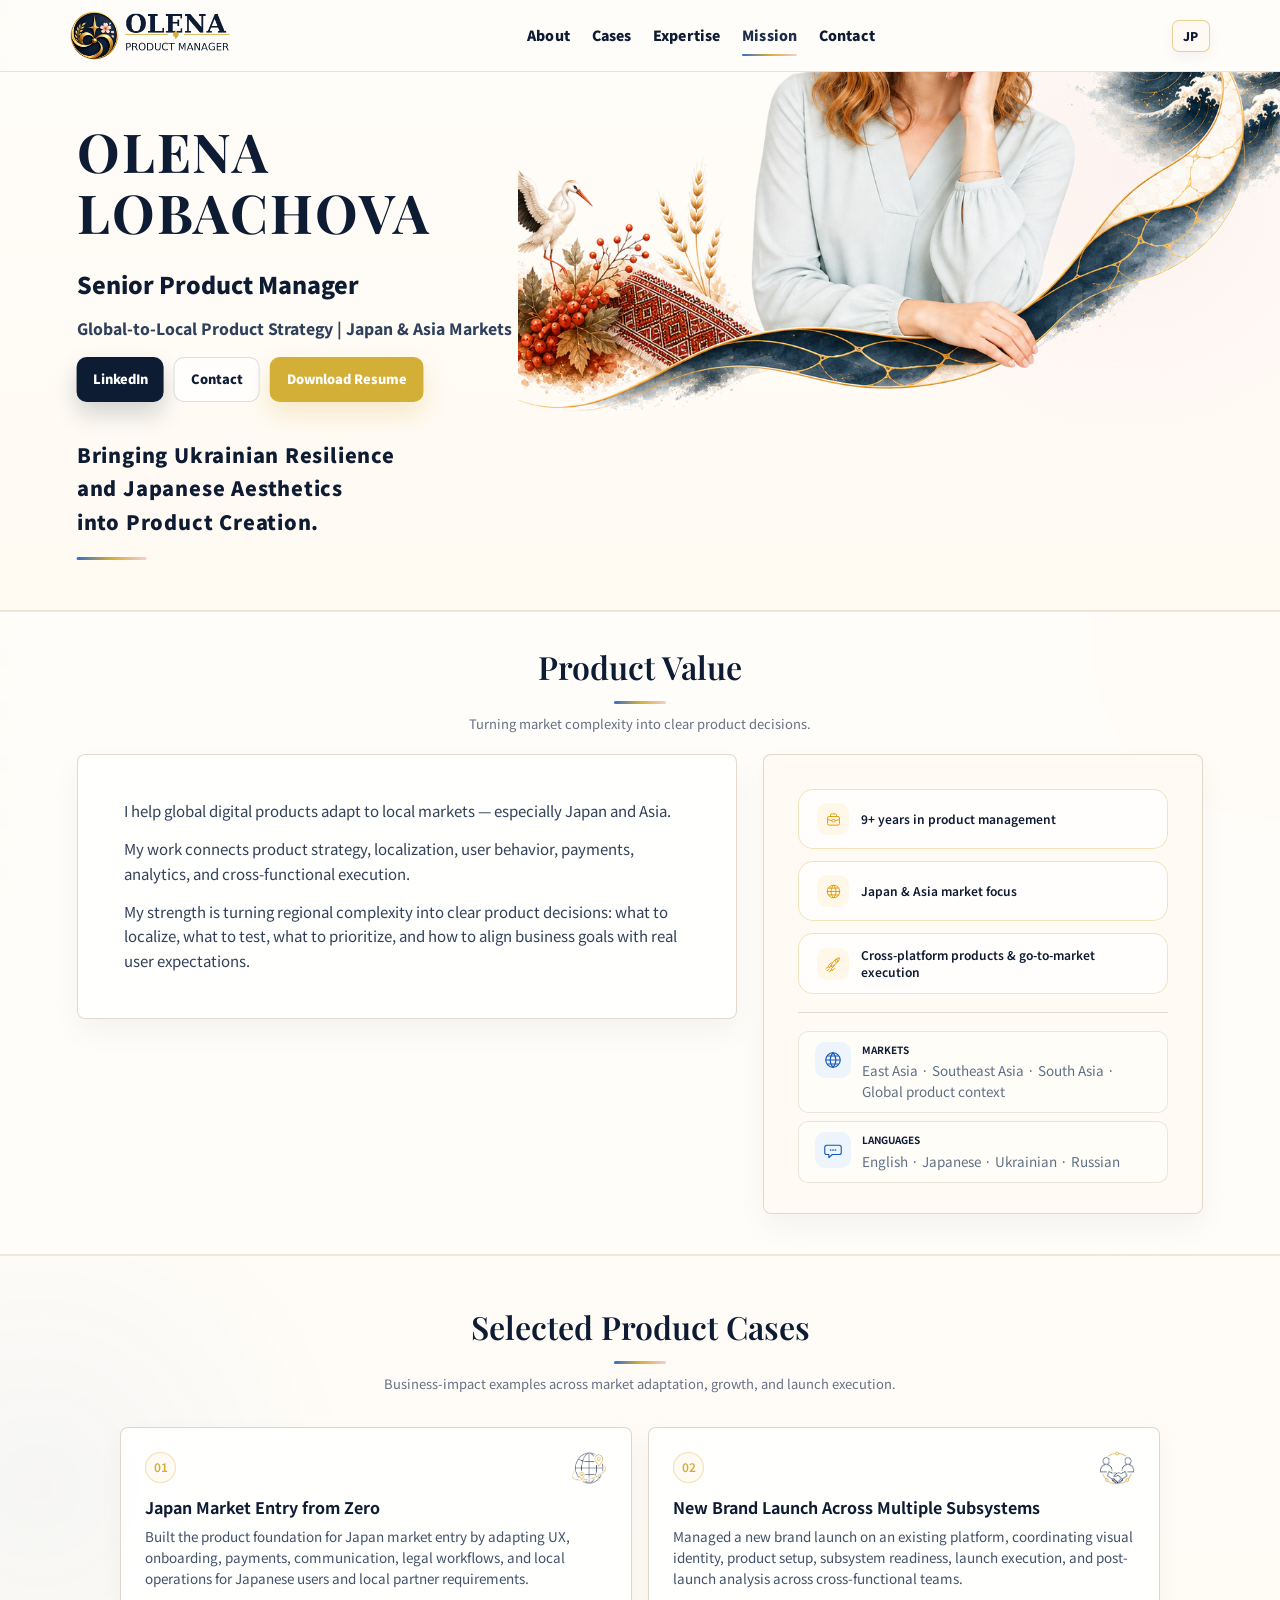
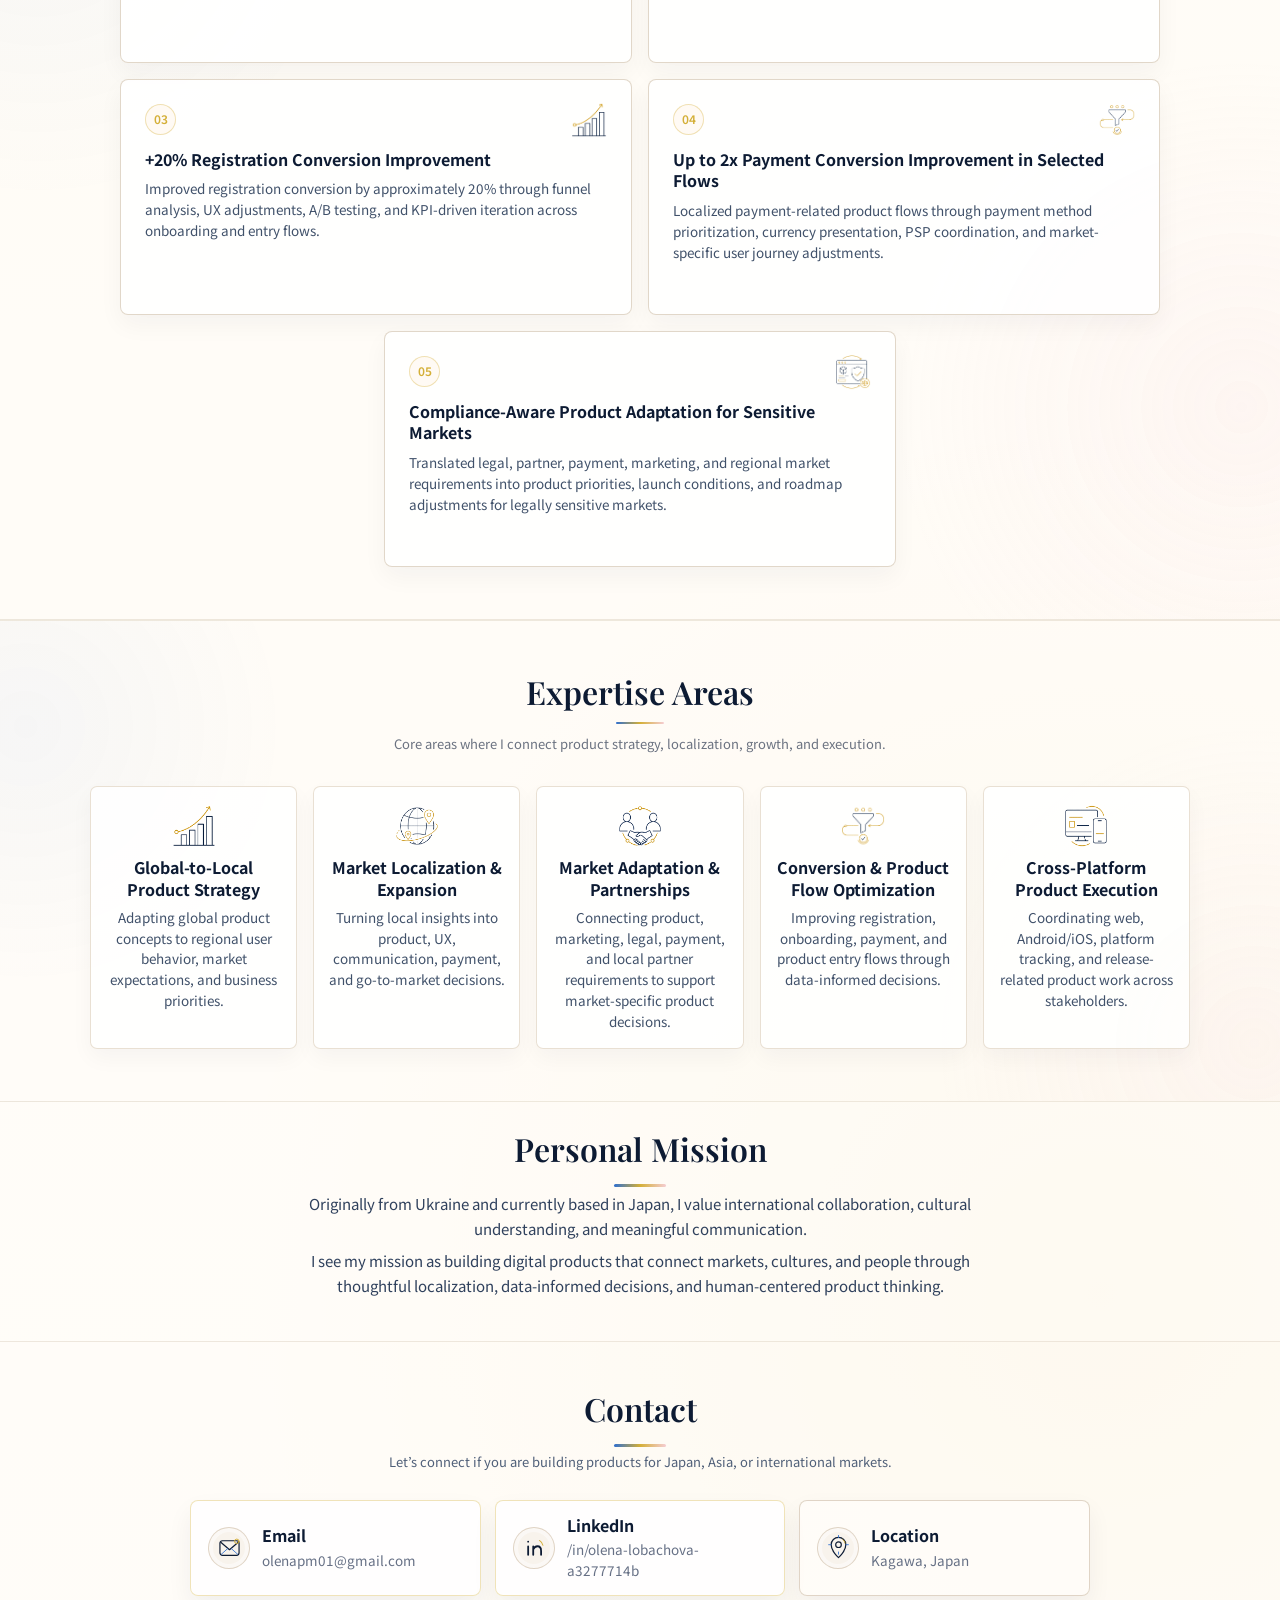
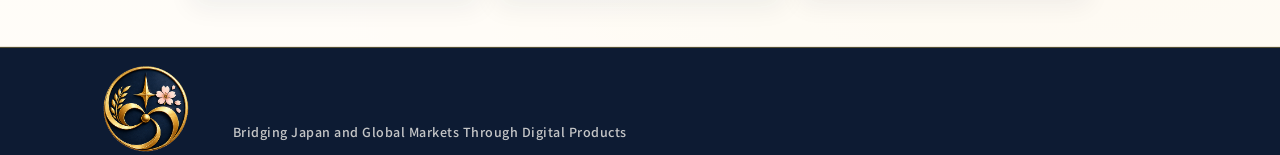
==== commit 32959397: "Clean up portfolio assets and code" ====
--- a/en.html
+++ b/en.html
@@ -12,13 +12,11 @@
     <meta property="og:title" content="Olena Lobachova | Senior Product Manager">
     <meta property="og:description" content="Senior Product Manager for global web and mobile products. Based in Japan.">
     <meta property="og:type" content="website">
-    <meta property="og:image" content="assets/og-image.png">
     <meta property="og:url" content="https://your-github-username.github.io/your-repository-name/en.html">
 
     <meta name="twitter:card" content="summary_large_image">
     <meta name="twitter:title" content="Olena Lobachova | Senior Product Manager">
     <meta name="twitter:description" content="Senior Product Manager for global web and mobile products. Based in Japan.">
-    <meta name="twitter:image" content="assets/og-image.png">
 
     <link rel="icon" href="assets/favicon/favicon.ico" sizes="any">
     <link rel="icon" href="assets/favicon/favicon.svg" type="image/svg+xml">
@@ -33,7 +31,7 @@
     <link rel="stylesheet" href="css/style.css">
 </head>
 
-<body>
+<body class="en-business-page">
 
 <div class="site-decor" aria-hidden="true">
     <div class="decor-circle decor-blue"></div>
@@ -53,12 +51,10 @@
     </a>
 
     <nav class="desktop-nav">
-        <a href="#about">Profile</a>
+        <a href="#value">About</a>
+        <a href="#cases">Cases</a>
         <a href="#expertise">Expertise</a>
-        <a href="#experience">Experience</a>
-        <a href="#skills">Skills</a>
-        <a href="#education">Education</a>
-        <a href="#global">Global</a>
+        <a href="#beyond">Mission</a>
         <a href="#contact">Contact</a>
     </nav>
 
@@ -81,9 +77,14 @@
 
 <div id="mobileMenu" class="mobile-menu">
 
-    <a href="#about" class="mobile-menu-link">
+    <a href="#value" class="mobile-menu-link">
         <img src="assets/icons/profile.svg" alt="" class="mobile-menu-icon">
-        <span>Profile</span>
+        <span>About</span>
+    </a>
+
+    <a href="#cases" class="mobile-menu-link">
+        <img src="assets/icons/experience.svg" alt="" class="mobile-menu-icon">
+        <span>Cases</span>
     </a>
 
     <a href="#expertise" class="mobile-menu-link">
@@ -91,24 +92,9 @@
         <span>Expertise</span>
     </a>
 
-    <a href="#experience" class="mobile-menu-link">
-        <img src="assets/icons/experience.svg" alt="" class="mobile-menu-icon">
-        <span>Experience</span>
-    </a>
-
-    <a href="#skills" class="mobile-menu-link">
-        <img src="assets/icons/skills.svg" alt="" class="mobile-menu-icon">
-        <span>Skills</span>
-    </a>
-
-    <a href="#education" class="mobile-menu-link">
-        <img src="assets/icons/education.svg" alt="" class="mobile-menu-icon">
-        <span>Education</span>
-    </a>
-
-    <a href="#global" class="mobile-menu-link">
+    <a href="#beyond" class="mobile-menu-link">
         <img src="assets/icons/global.svg" alt="" class="mobile-menu-icon">
-        <span>Global</span>
+        <span>Mission</span>
     </a>
 
     <a href="#contact" class="mobile-menu-link">
@@ -121,10 +107,6 @@
             LinkedIn
         </a>
 
-        <a href="https://x.com/Olena153411" target="_blank" rel="noopener">
-            X (Twitter)
-        </a>
-
         <a href="https://drive.google.com/file/d/13aO4PKStOda4l4vGzSDAPVWAMG1S_WJc/view?usp=sharing" target="_blank" rel="noopener">
             Resume PDF
         </a>
@@ -135,15 +117,15 @@
 <section class="mobile-hero-image-section mobile-hero-image-section--en" aria-label="Olena Lobachova profile hero">
     <div class="mobile-hero-image-wrap">
         <picture>
-            <source media="(max-width: 320px)" srcset="assets/hero/hero_mobile_en_320.png">
-            <source media="(min-width: 321px) and (max-width: 374px)" srcset="assets/hero/hero_mobile_en_375.png">
-            <source media="(min-width: 375px) and (max-width: 430px)" srcset="assets/hero/hero_mobile_en_430.png">
-            <source media="(min-width: 431px) and (max-width: 599px)" srcset="assets/hero/hero_mobile_en_599.png">
-            <source media="(min-width: 600px) and (max-width: 768px)" srcset="assets/hero/hero_mobile_en_768.png">
+            <source media="(max-width: 320px)" srcset="assets/hero/hero-mobile-en-business-320.png">
+            <source media="(min-width: 321px) and (max-width: 374px)" srcset="assets/hero/hero-mobile-en-business-375.png">
+            <source media="(min-width: 375px) and (max-width: 430px)" srcset="assets/hero/hero-mobile-en-business-430.png">
+            <source media="(min-width: 431px) and (max-width: 599px)" srcset="assets/hero/hero-mobile-en-business-599.png">
+            <source media="(min-width: 600px) and (max-width: 768px)" srcset="assets/hero/hero-mobile-en-business-768.png">
 
             <img
                 class="mobile-hero-image"
-                src="assets/hero/hero_mobile_en_430.png"
+                src="assets/hero/hero-mobile-en-business-430.png"
                 alt="Olena Lobachova — Senior Product Manager"
                 loading="eager"
                 decoding="async"
@@ -151,7 +133,6 @@
         </picture>
 
         <a class="hero-hotspot hero-hotspot-linkedin" href="https://www.linkedin.com/in/olena-lobachova-a3277714b" target="_blank" rel="noopener" aria-label="LinkedIn"></a>
-        <a class="hero-hotspot hero-hotspot-x" href="https://x.com/Olena153411" target="_blank" rel="noopener" aria-label="X Twitter"></a>
         <a class="hero-hotspot hero-hotspot-contact" href="#contact" aria-label="Contact"></a>
         <a class="hero-hotspot hero-hotspot-resume" href="https://drive.google.com/file/d/13aO4PKStOda4l4vGzSDAPVWAMG1S_WJc/view?usp=sharing" target="_blank" rel="noopener" aria-label="Download Resume"></a>
     </div>
@@ -168,15 +149,11 @@
             </h1>
 
             <h2>Senior Product Manager</h2>
-            <p class="hero-role">Global Web & Mobile Products</p>
+            <p class="hero-role">Global-to-Local Product Strategy | Japan &amp; Asia Markets</p>
 
             <div class="hero-buttons">
                 <a href="https://www.linkedin.com/in/olena-lobachova-a3277714b" class="btn-primary" target="_blank" rel="noopener">
                     LinkedIn
-                </a>
-
-                <a href="https://x.com/Olena153411" class="btn-secondary" target="_blank" rel="noopener">
-                    X / Twitter
                 </a>
 
                 <a href="#contact" class="btn-secondary">
@@ -210,395 +187,187 @@
     </div>
 </section>
 
-<section id="about" class="section about-section">
-    <div class="container about-grid">
-
-        <article class="about-block">
-            <div class="about-heading">
-                <img src="assets/decor/icon-wheat-circle.png" alt="" class="about-icon">
-                <h2>Profile</h2>
-            </div>
-
-            <p>
-                I am a Senior Product Manager with 9 years of experience in web and mobile product development across international markets.
-            </p>
-
-            <p>
-                My experience includes product localization, market adaptation, KPI-driven improvement cycles, analytics implementation, UX improvement, payment-related product support, and roadmap planning.
-            </p>
-
-            <p>
-                I have worked with engineering, design, marketing, and business teams to create products that balance user value with business growth.
-            </p>
-        </article>
-
-        <article class="about-block">
-            <div class="about-heading">
-                <img src="assets/decor/icon-sakura.png" alt="" class="about-icon">
-                <h2>About Me</h2>
-            </div>
-
-            <p>
-                I value building products with a global perspective.
-            </p>
-
-            <p>
-                Through working across different markets, cultures, and user expectations, I have learned to understand local needs and reflect them in product development.
-            </p>
-
-            <p>
-                My strength is creating products that are useful for users and meaningful for business growth.
-            </p>
-        </article>
-
+<section id="value" class="section value-section">
+    <div class="container">
+        <h2>Product Value</h2>
+        <p class="section-subtitle">Turning market complexity into clear product decisions.</p>
+
+        <div class="value-grid">
+            <article class="value-main">
+                <p>I help global digital products adapt to local markets — especially Japan and Asia.</p>
+                <p>My work connects product strategy, localization, user behavior, payments, analytics, and cross-functional execution.</p>
+                <p>My strength is turning regional complexity into clear product decisions: what to localize, what to test, what to prioritize, and how to align business goals with real user expectations.</p>
+            </article>
+
+            <aside class="value-credibility" aria-label="Product management credibility">
+                <div class="value-highlight-list">
+                    <div class="value-highlight-card">
+                        <span class="value-highlight-icon">
+                            <img src="assets/icons/value/briefcase_gold.svg" alt="">
+                        </span>
+                        <span class="value-highlight-text">9+ years in product management</span>
+                    </div>
+                    <div class="value-highlight-card">
+                        <span class="value-highlight-icon">
+                            <img src="assets/icons/value/globe_gold.svg" alt="">
+                        </span>
+                        <span class="value-highlight-text">Japan &amp; Asia market focus</span>
+                    </div>
+                    <div class="value-highlight-card">
+                        <span class="value-highlight-icon">
+                            <img src="assets/icons/value/rocket_gold.svg" alt="">
+                        </span>
+                        <span class="value-highlight-text">Cross-platform products &amp; go-to-market execution</span>
+                    </div>
+                </div>
+
+                <div class="value-credibility-divider" aria-hidden="true"></div>
+
+                <div class="value-info-list">
+                    <div class="value-info-block">
+                        <span class="value-info-icon">
+                            <img src="assets/icons/value/globe_blue.svg" alt="">
+                        </span>
+                        <div>
+                            <span class="value-info-title">Markets</span>
+                            <p>East Asia · Southeast Asia · South Asia · Global product context</p>
+                        </div>
+                    </div>
+                    <div class="value-info-block">
+                        <span class="value-info-icon">
+                            <img src="assets/icons/value/chat_blue.svg" alt="">
+                        </span>
+                        <div>
+                            <span class="value-info-title">Languages</span>
+                            <p>English · Japanese · Ukrainian · Russian</p>
+                        </div>
+                    </div>
+                </div>
+            </aside>
+        </div>
+    </div>
+</section>
+
+<section id="cases" class="section section-soft cases-section">
+    <div class="container">
+        <h2>Selected Product Cases</h2>
+        <p class="section-subtitle">Business-impact examples across market adaptation, growth, and launch execution.</p>
+
+        <div class="case-grid">
+            <article class="case-card">
+                <div class="case-card-top">
+                    <span class="case-number">01</span>
+                    <img src="assets/icons/business/02_market_localization_and_expansion.png" alt="" class="case-icon">
+                </div>
+                <h3>Japan Market Entry from Zero</h3>
+                <p>Built the product foundation for Japan market entry by adapting UX, onboarding, payments, communication, legal workflows, and local operations for Japanese users and local partner requirements.</p>
+            </article>
+
+            <article class="case-card">
+                <div class="case-card-top">
+                    <span class="case-number">02</span>
+                    <img src="assets/icons/business/03_market_adaptation_and_partnerships.png" alt="" class="case-icon">
+                </div>
+                <h3>New Brand Launch Across Multiple Subsystems</h3>
+                <p>Managed a new brand launch on an existing platform, coordinating visual identity, product setup, subsystem readiness, launch execution, and post-launch analysis across cross-functional teams.</p>
+            </article>
+
+            <article class="case-card">
+                <div class="case-card-top">
+                    <span class="case-number">03</span>
+                    <img src="assets/icons/business/01_global_to_local_product_strategy.png" alt="" class="case-icon">
+                </div>
+                <h3>+20% Registration Conversion Improvement</h3>
+                <p>Improved registration conversion by approximately 20% through funnel analysis, UX adjustments, A/B testing, and KPI-driven iteration across onboarding and entry flows.</p>
+            </article>
+
+            <article class="case-card">
+                <div class="case-card-top">
+                    <span class="case-number">04</span>
+                    <img src="assets/icons/business/04_conversion_and_product_flow_optimization.png" alt="" class="case-icon">
+                </div>
+                <h3>Up to 2x Payment Conversion Improvement in Selected Flows</h3>
+                <p>Localized payment-related product flows through payment method prioritization, currency presentation, PSP coordination, and market-specific user journey adjustments.</p>
+            </article>
+
+            <article class="case-card case-card--wide">
+                <div class="case-card-top">
+                    <span class="case-number">05</span>
+                    <img src="assets/icons/business/06_compliance_aware_product_adaptation.png" alt="" class="case-icon">
+                </div>
+                <h3>Compliance-Aware Product Adaptation for Sensitive Markets</h3>
+                <p>Translated legal, partner, payment, marketing, and regional market requirements into product priorities, launch conditions, and roadmap adjustments for legally sensitive markets.</p>
+            </article>
+        </div>
     </div>
 </section>
 
 <section id="expertise" class="section section-soft expertise-section">
     <div class="container">
 
-        <h2>Expertise</h2>
+        <h2>Expertise Areas</h2>
         <p class="section-subtitle">
-            Core skill set supporting product growth
+            Core areas where I connect product strategy, localization, growth, and execution.
         </p>
 
         <div class="expertise-grid expertise-grid-compact">
 
             <article class="expertise-card expertise-compact">
                 <div class="expertise-visual">
-                    <img src="assets/icons/product-strategy.png" alt="" class="expertise-icon-img">
-                </div>
-                <h3>Product Strategy</h3>
-                <ul>
-                    <li>Roadmap planning</li>
-                    <li>KPI design & management</li>
-                    <li>Market analysis</li>
-                    <li>Product prioritization</li>
-                </ul>
+                    <img src="assets/icons/business/01_global_to_local_product_strategy.png" alt="" class="expertise-icon-img">
+                </div>
+                <h3>Global-to-Local Product Strategy</h3>
+                <p>Adapting global product concepts to regional user behavior, market expectations, and business priorities.</p>
             </article>
 
             <article class="expertise-card expertise-compact">
                 <div class="expertise-visual">
-                    <img src="assets/icons/product-improvement.png" alt="" class="expertise-icon-img">
-                </div>
-                <h3>Product Improvement</h3>
-                <ul>
-                    <li>A/B testing</li>
-                    <li>Data analysis</li>
-                    <li>Conversion improvement</li>
-                    <li>User experience optimization</li>
-                </ul>
+                    <img src="assets/icons/business/02_market_localization_and_expansion.png" alt="" class="expertise-icon-img">
+                </div>
+                <h3>Market Localization &amp; Expansion</h3>
+                <p>Turning local insights into product, UX, communication, payment, and go-to-market decisions.</p>
             </article>
 
             <article class="expertise-card expertise-compact">
                 <div class="expertise-visual">
-                    <img src="assets/icons/localization-market-adaptation.png" alt="" class="expertise-icon-img">
-                </div>
-                <h3>Localization & Market Adaptation</h3>
-                <ul>
-                    <li>Market adaptation strategy</li>
-                    <li>Localization management</li>
-                    <li>Payment optimization</li>
-                    <li>User research</li>
-                </ul>
+                    <img src="assets/icons/business/03_market_adaptation_and_partnerships.png" alt="" class="expertise-icon-img">
+                </div>
+                <h3>Market Adaptation &amp; Partnerships</h3>
+                <p>Connecting product, marketing, legal, payment, and local partner requirements to support market-specific product decisions.</p>
             </article>
 
             <article class="expertise-card expertise-compact">
                 <div class="expertise-visual">
-                    <img src="assets/icons/data-analysis.png" alt="" class="expertise-icon-img">
-                </div>
-                <h3>Data Analysis</h3>
-                <ul>
-                    <li>Data-driven improvement</li>
-                    <li>Funnel analysis</li>
-                    <li>Onboarding optimization</li>
-                    <li>KPI monitoring</li>
-                </ul>
+                    <img src="assets/icons/business/04_conversion_and_product_flow_optimization.png" alt="" class="expertise-icon-img">
+                </div>
+                <h3>Conversion &amp; Product Flow Optimization</h3>
+                <p>Improving registration, onboarding, payment, and product entry flows through data-informed decisions.</p>
             </article>
 
             <article class="expertise-card expertise-compact">
                 <div class="expertise-visual">
-                    <img src="assets/icons/team-collaboration.png" alt="" class="expertise-icon-img">
-                </div>
-                <h3>Team Collaboration</h3>
-                <ul>
-                    <li>Engineering collaboration</li>
-                    <li>Design collaboration</li>
-                    <li>Marketing collaboration</li>
-                    <li>Global team coordination</li>
-                </ul>
-            </article>
-
-        </div>
-
-    </div>
-</section>
-
-<section id="experience" class="section section-soft experience-section">
-    <img src="./assets/decor/map-asia-watermark.png" alt="" class="experience-map-watermark">
-
+                    <img src="assets/icons/business/05_cross_platform_product_execution.png" alt="" class="expertise-icon-img">
+                </div>
+                <h3>Cross-Platform Product Execution</h3>
+                <p>Coordinating web, Android/iOS, platform tracking, and release-related product work across stakeholders.</p>
+            </article>
+
+        </div>
+
+    </div>
+</section>
+
+<section id="beyond" class="section beyond-section">
     <div class="container">
-        <h2>Professional Experience</h2>
-        <p class="section-subtitle">Global product management experience</p>
-
-        <div class="timeline">
-
-            <div class="timeline-item">
-                <div class="timeline-date">Dec 2022<br>—<br>Mar 2026</div>
-
-                <div class="timeline-card">
-                    <div class="timeline-heading">
-                        <h3>Product Manager — Asia Market</h3>
-                        <p class="company">
-                            Global Online Service Company
-                            <span>Confidential under NDA</span>
-                        </p>
-                    </div>
-
-                    <ul>
-                        <li>Managed Japan, China, Korea, and Southeast Asian markets</li>
-                        <li>Led product improvement initiatives in collaboration with a team of 6 PMs</li>
-                        <li>Promoted KPI analysis and A/B testing cycles for product optimization</li>
-                        <li>Supported localization strategy and regional payment optimization</li>
-                        <li>Supported Android app launch and ongoing product improvements</li>
-                    </ul>
-                </div>
-            </div>
-
-            <div class="timeline-item">
-                <div class="timeline-date">Aug 2016<br>—<br>Feb 2022</div>
-
-                <div class="timeline-card">
-                    <div class="timeline-heading">
-                        <h3>Product Manager — Japan Market</h3>
-                        <p class="company">Together Networks Ltd.</p>
-                    </div>
-
-                    <ul>
-                        <li>Led Japanese market launch and localization strategy</li>
-                        <li>Managed product optimization for Japanese users and business requirements</li>
-                        <li>Supported Japan entity setup and regulatory compliance</li>
-                        <li>Led Android app launch and growth initiatives</li>
-                        <li>Collaborated with local partners and vendors</li>
-                    </ul>
-                </div>
-            </div>
-
-        </div>
-    </div>
-</section>
-
-<section id="skills" class="section showcase-section skills-section">
-    <img src="assets/decor/sunflower-accent.png" alt="" class="section-decor section-decor-left section-decor-sunflower">
-    <img src="assets/decor/sakura-branch-right.png" alt="" class="section-decor section-decor-right section-decor-sakura">
-    <div class="container">
-
-        <h2>Skills & Tools</h2>
-        <p class="section-subtitle">
-            Skills and tools related to product management
-        </p>
-
-        <div class="skills-board">
-
-            <div class="skill-group">
-                <h3>Data Analysis & Improvement</h3>
-                <div class="tool-row">
-                    <span class="tool-badge"><img src="assets/icons/tool-ga.svg" alt=""><span class="tool-label">GA</span></span>
-                    <span class="tool-badge"><img src="assets/icons/tool-clarity.svg" alt=""><span class="tool-label">Clarity</span></span>
-                    <span class="tool-badge"><img src="assets/icons/tool-powerbi.svg" alt=""><span class="tool-label">Power BI</span></span>
-                    <span class="tool-badge"><img src="assets/icons/tool-tableau.svg" alt=""><span class="tool-label">Tableau</span></span>
-                    <span class="tool-badge"><img src="assets/icons/tool-search-console.svg" alt=""><span class="tool-label">Search Console</span></span>
-                </div>
-                <ul class="skill-list">
-                    <li>User behavior analysis</li>
-                    <li>Funnel analysis</li>
-                    <li>Data visualization</li>
-                    <li>Conversion improvement</li>
-                </ul>
-            </div>
-
-            <div class="skill-group">
-                <h3>Technical Literacy & Developer Collaboration</h3>
-                <div class="tool-row">
-                    <span class="tool-badge"><img src="assets/icons/tool-html5.svg" alt=""><span class="tool-label">HTML5</span></span>
-                    <span class="tool-badge"><img src="assets/icons/tool-js.svg" alt=""><span class="tool-label">JS</span></span>
-                    <span class="tool-badge"><img src="assets/icons/tool-python.svg" alt=""><span class="tool-label">Python</span></span>
-                    <span class="tool-badge"><img src="assets/icons/tool-api.svg" alt=""><span class="tool-label">API</span></span>
-                    <span class="tool-badge"><img src="assets/icons/tool-github.svg" alt=""><span class="tool-label">GitHub</span></span>
-
-                </div>
-                <ul class="skill-list">
-                    <li>Collaboration with development teams</li>
-                    <li>Basic understanding of API integration</li>
-                    <li>Data handling & utilization understanding</li>
-                    <li>No-code development & prototyping</li>
-                </ul>
-            </div>
-
-            <div class="skill-group">
-                <h3>Design & Project Delivery</h3>
-                <div class="tool-row">
-                    <span class="tool-badge"><img src="assets/icons/tool-figma.svg" alt=""><span class="tool-label">Figma</span></span>
-                    <span class="tool-badge"><img src="assets/icons/tool-miro.svg" alt=""><span class="tool-label">Miro</span></span>
-                    <span class="tool-badge"><img src="assets/icons/tool-jira.svg" alt=""><span class="tool-label">Jira</span></span>
-                    <span class="tool-badge"><img src="assets/icons/tool-slack.svg" alt=""><span class="tool-label">Slack</span></span>
-                </div>
-                <ul class="skill-list">
-                    <li>Requirement definition</li>
-                    <li>Wireframing & prototyping</li>
-                    <li>Agile / Scrum facilitation</li>
-                    <li>Team coordination & information structuring</li>
-                </ul>
-            </div>
-
-            <div class="skill-group">
-                <h3>AI Productivity & Product Workflows</h3>
-                <div class="tool-row">
-                    <span class="tool-badge"><img src="assets/icons/tool-chatgpt.svg" alt=""><span class="tool-label">ChatGPT</span></span>
-                    <span class="tool-badge"><img src="assets/icons/tool-claude.svg" alt=""><span class="tool-label">Claude</span></span>
-                    <span class="tool-badge"><img src="assets/icons/tool-cursor.svg" alt=""><span class="tool-label">Cursor</span></span>
-                    <span class="tool-badge"><img src="assets/icons/tool-vscode.svg" alt=""><span class="tool-label">VS Code</span></span>
-                </div>
-                <ul class="skill-list">
-                    <li>Workflow optimization</li>
-                    <li>Requirement structuring & documentation support</li>
-                    <li>Idea organization & research support</li>
-                    <li>Prototype creation support</li>
-                </ul>
-            </div>
-
-            <div class="skill-group skill-group-pills">
-                <h3>Product Management</h3>
-                <div class="skill-tags">
-                    <span>Product Strategy</span>
-                    <span>Roadmap Planning</span>
-                    <span>KPI Design & Management</span>
-                    <span>User Research</span>
-                    <span>Localization Strategy</span>
-                    <span>Market Adaptation</span>
-                    <span>Agile Development</span>
-                    <span>Agile / Scrum</span>
-                    <span>Stakeholder Management</span>
-                </div>
-            </div>
-
-        </div>
-
-    </div>
-</section>
-
-<section id="education" class="section showcase-section education-section">
-    <div class="container">
-        <h2>Education & Learning</h2>
-        <p class="section-subtitle">Academic foundation and continuous professional development</p>
-
-        <div class="education-grid">
-
-            <div class="education-card education-card-academic education-card-degrees">
-                <span class="card-icon"><img src="assets/icons/card-graduation.svg" alt=""></span>
-                <div>
-                    <h3>Master’s & Bachelor’s Degree</h3>
-                    <p class="education-university">Oles Honchar Dnipro National University</p>
-                    <ul class="education-degree-list">
-                        <li class="education-major-line">Japanese Language & Literature</li>
-                        <li class="education-faculty-line">Faculty of Foreign Languages</li>
-                    </ul>
-                </div>
-            </div>
-
-            <div class="education-card education-card-continuous">
-                <span class="card-icon"><img src="assets/icons/card-book.svg" alt=""></span>
-                <div>
-                    <h3>Continuous Learning & Certifications</h3>
-                    <div class="education-learning-list">
-                        <div>
-                            <p>SUNABACO Programming School</p>
-                            <ul class="education-topic-list">
-                                <li>Web application development</li>
-                                <li>Practical team development</li>
-                                <li>Digital marketing fundamentals</li>
-                                <li>Generative AI applications</li>
-                            </ul>
-                        </div>
-                        <div>
-                            <p>Fundamentals of Project Planning and Management</p>
-                            <span>Coursera Certificate of Completion</span>
-                        </div>
-                        <div>
-                            <p>Kagawa University International Office</p>
-                            <span>Japanese Language Program</span>
-                        </div>
-                    </div>
-                </div>
-            </div>
-
-        </div>
-    </div>
-</section>
-
-<section id="global" class="section section-soft showcase-section global-section">
-    <img src="assets/decor/wheat-accent-left.png" alt="" class="section-decor section-decor-left section-decor-wheat">
-    <img src="assets/decor/sakura-branch-right-global-experience.png" alt="" class="section-decor section-decor-right section-decor-sakura-global">
-    <div class="container">
-        <h2>Global Experience</h2>
-        <p class="section-subtitle">Working across languages, markets, and cultures</p>
-
-        <div class="global-grid">
-
-            <div class="global-card">
-                <span class="card-icon"><img src="assets/icons/card-language.svg" alt=""></span>
-                <h3>Languages</h3>
-                <ul>
-                    <li>Japanese — Business level</li>
-                    <li>English — Daily communication</li>
-                    <li>Ukrainian — Native</li>
-                    <li>Russian — Native</li>
-                </ul>
-            </div>
-
-            <div class="global-card">
-                <span class="card-icon"><img src="assets/icons/card-market.svg" alt=""></span>
-                <h3>Markets</h3>
-                <ul>
-                    <li>Japan</li>
-                    <li>South Korea</li>
-                    <li>China</li>
-                    <li>Southeast Asia</li>
-                    <li>Europe</li>
-                </ul>
-            </div>
-
-            <div class="global-card">
-                <span class="card-icon"><img src="assets/icons/card-collaboration.svg" alt=""></span>
-                <h3>Experience Areas</h3>
-                <ul>
-                    <li>Localization</li>
-                    <li>Market adaptation</li>
-                    <li>Remote collaboration</li>
-                    <li>Cross-cultural communication</li>
-                </ul>
-            </div>
-
-        </div>
-    </div>
-</section>
-
-<section id="beyond" class="section beyond-section">
-    <img src="assets/decor/ukraine-ribbon.png" alt="" class="beyond-ribbon beyond-ribbon-left">
-    <img src="assets/decor/mizuhiki-red.png" alt="" class="beyond-ribbon beyond-ribbon-right">
-    <div class="container">
-        <h2>Beyond Work</h2>
+        <h2>Personal Mission</h2>
 
         <div class="beyond-card">
             <p>
                 Originally from Ukraine and currently based in Japan, I value international collaboration, cultural understanding, and meaningful communication.
             </p>
             <p>
-                I believe that successful products are built not only through technology and data, but also through deep understanding of people, markets, and long-term relationships.
+                I see my mission as building digital products that connect markets, cultures, and people through thoughtful localization, data-informed decisions, and human-centered product thinking.
             </p>
-            <p>
-                My background connects Ukrainian resilience, Japanese cultural appreciation, and global product thinking.
-            </p>
         </div>
     </div>
 </section>
@@ -608,13 +377,13 @@
     <div class="container">
 
         <h2>Contact</h2>
-        <p class="section-subtitle">Feel free to get in touch</p>
+        <p class="section-subtitle contact-lead">Let’s connect if you are building products for Japan, Asia, or international markets.</p>
 
         <div class="contact-layout">
 
             <div class="contact-info">
 
-                <a class="contact-card" href="mailto:olenapm01@gmail.com">
+                <a class="contact-card contact-card--primary" href="mailto:olenapm01@gmail.com">
                     <span class="card-icon"><img src="assets/icons/card-mail.svg" alt=""></span>
                     <div>
                         <strong>Email</strong>
@@ -622,7 +391,7 @@
                     </div>
                 </a>
 
-                <a class="contact-card" href="https://www.linkedin.com/in/olena-lobachova-a3277714b" target="_blank" rel="noopener">
+                <a class="contact-card contact-card--primary" href="https://www.linkedin.com/in/olena-lobachova-a3277714b" target="_blank" rel="noopener">
                     <span class="card-icon"><img src="assets/icons/card-linkedin.svg" alt=""></span>
                     <div>
                         <strong>LinkedIn</strong>
@@ -630,15 +399,7 @@
                     </div>
                 </a>
 
-                <a class="contact-card" href="https://x.com/Olena153411" target="_blank" rel="noopener">
-                    <span class="card-icon"><img src="assets/icons/card-x.svg" alt=""></span>
-                    <div>
-                        <strong>X / Twitter</strong>
-                        <p>@Olena153411</p>
-                    </div>
-                </a>
-
-                <div class="contact-card">
+                <div class="contact-card contact-card--supporting">
                     <span class="card-icon"><img src="assets/icons/card-location.svg" alt=""></span>
                     <div>
                         <strong>Location</strong>
--- a/css/style.css
+++ b/css/style.css
@@ -16,6 +16,9 @@
 ========================================================= */
 
 :root{
+    --font-display:"Playfair Display", Georgia, serif;
+    --font-body:"Noto Sans JP", Arial, sans-serif;
+
     --navy:#0D1B33;
     --navy-soft:#1C2D4A;
     --blue:#2F6FCE;
@@ -37,7 +40,6 @@
     --radius-lg:26px;
     --radius-md:18px;
 }
-
 
 /* =========================================================
    2. Base
@@ -7503,3 +7505,3201 @@
         transform:none !important;
     }
 }
+
+
+/* =========================================================
+   English business-first portfolio structure
+========================================================= */
+
+.en-business-page .hero-role{
+    max-width:480px;
+    font-size:clamp(13px, 1.22vw, 17px);
+    line-height:1.45;
+    margin-bottom:18px;
+}
+
+.en-business-page .hero-buttons{
+    max-width:440px;
+    margin-bottom:36px;
+}
+
+.en-business-page #value,
+.en-business-page #cases,
+.en-business-page #expertise,
+.en-business-page #beyond,
+.en-business-page #contact{
+    scroll-margin-top:92px;
+}
+
+.en-business-page .value-section{
+    padding:58px 0 62px;
+    background:rgba(255,253,249,.95);
+    border-top:1px solid rgba(232,223,209,.72);
+    border-bottom:1px solid rgba(232,223,209,.72);
+}
+
+.en-business-page .value-section .container,
+.en-business-page .cases-section .container{
+    width:min(1040px,88%);
+}
+
+.en-business-page .value-section h2,
+.en-business-page .cases-section h2{
+    margin-bottom:28px;
+    font-size:clamp(30px, 3vw, 38px);
+}
+
+.en-business-page .value-section .section-subtitle,
+.en-business-page .cases-section .section-subtitle{
+    margin-top:-18px;
+    margin-bottom:32px;
+    font-size:13px;
+}
+
+.en-business-page .value-grid{
+    display:grid;
+    grid-template-columns:minmax(0, 3fr) minmax(300px, 2fr);
+    gap:24px;
+    align-items:stretch;
+}
+
+.en-business-page .value-main,
+.en-business-page .value-credibility{
+    padding:28px 30px;
+    border:1px solid rgba(219,207,190,.88);
+    border-radius:8px;
+    background:rgba(255,255,255,.82);
+    box-shadow:0 12px 30px rgba(13,27,51,.055);
+}
+
+.en-business-page .value-main{
+    display:flex;
+    flex-direction:column;
+    justify-content:center;
+}
+
+.en-business-page .value-main p{
+    color:#263954;
+    font-size:15px;
+    line-height:1.9;
+    font-weight:500;
+}
+
+.en-business-page .value-main p + p{
+    margin-top:16px;
+}
+
+.en-business-page .value-credibility{
+    background:rgba(255,250,243,.78);
+}
+
+.en-business-page .credibility-points{
+    display:grid;
+    gap:14px;
+    list-style:none;
+}
+
+.en-business-page .credibility-points li{
+    display:grid;
+    gap:2px;
+}
+
+.en-business-page .credibility-points strong{
+    color:var(--navy);
+    font-size:15px;
+    line-height:1.3;
+    font-weight:900;
+}
+
+.en-business-page .credibility-points span,
+.en-business-page .value-detail p{
+    color:#5f6f86;
+    font-size:12px;
+    line-height:1.55;
+    font-weight:550;
+}
+
+.en-business-page .value-divider{
+    height:1px;
+    margin:18px 0 16px;
+    background:linear-gradient(90deg,rgba(212,175,55,.72),rgba(219,207,190,.35));
+}
+
+.en-business-page .value-detail + .value-detail{
+    margin-top:12px;
+}
+
+.en-business-page .value-detail > span{
+    display:block;
+    margin-bottom:3px;
+    color:var(--navy);
+    font-size:11px;
+    font-weight:900;
+    letter-spacing:.04em;
+    text-transform:uppercase;
+}
+
+.en-business-page .cases-section{
+    padding:62px 0;
+    background:
+        radial-gradient(circle at 3% 24%, rgba(47,111,206,.045), transparent 22%),
+        radial-gradient(circle at 97% 78%, rgba(245,205,210,.13), transparent 24%),
+        rgba(255,253,249,.72);
+}
+
+.en-business-page .case-grid{
+    display:grid;
+    grid-template-columns:repeat(2, minmax(0,1fr));
+    gap:18px;
+}
+
+.en-business-page .case-card{
+    min-height:256px;
+    padding:24px 26px 23px;
+    border:1px solid rgba(232,223,209,.95);
+    border-radius:8px;
+    background:rgba(255,255,255,.86);
+    box-shadow:0 12px 28px rgba(13,27,51,.055);
+    transition:transform .25s ease, box-shadow .25s ease;
+}
+
+.en-business-page .case-card:hover{
+    transform:translateY(-3px);
+    box-shadow:0 18px 42px rgba(13,27,51,.09);
+}
+
+.en-business-page .case-card--wide{
+    grid-column:1 / -1;
+    min-height:0;
+}
+
+.en-business-page .case-card-top{
+    display:flex;
+    align-items:center;
+    justify-content:space-between;
+    margin-bottom:14px;
+}
+
+.en-business-page .case-number{
+    display:inline-flex;
+    align-items:center;
+    justify-content:center;
+    width:31px;
+    height:31px;
+    border-radius:50%;
+    color:var(--gold);
+    background:rgba(255,250,243,.92);
+    border:1px solid rgba(212,175,55,.35);
+    font-size:11px;
+    font-weight:900;
+}
+
+.en-business-page .case-icon{
+    width:48px;
+    height:48px;
+    object-fit:contain;
+}
+
+.en-business-page .case-card h3{
+    margin-bottom:9px;
+    color:var(--navy);
+    font-size:17px;
+    line-height:1.38;
+    font-weight:900;
+}
+
+.en-business-page .case-card p{
+    color:#40516a;
+    font-size:13px;
+    line-height:1.72;
+    font-weight:500;
+}
+
+.en-business-page #expertise.section{
+    padding:62px 0;
+}
+
+.en-business-page #expertise .container{
+    width:min(1100px,90%);
+}
+
+.en-business-page #expertise h2{
+    max-width:650px;
+    margin-inline:auto;
+    margin-bottom:28px;
+    font-size:clamp(28px, 2.8vw, 36px);
+}
+
+.en-business-page #expertise .section-subtitle{
+    max-width:620px;
+    margin-top:-18px;
+    margin-bottom:32px;
+}
+
+.en-business-page .expertise-grid,
+.en-business-page .expertise-grid-compact{
+    grid-template-columns:repeat(5, minmax(0,1fr));
+}
+
+.en-business-page .expertise-card,
+.en-business-page .expertise-compact{
+    min-height:254px;
+    padding:20px 16px;
+}
+
+.en-business-page .expertise-compact h3,
+.en-business-page .expertise-card h3{
+    min-height:56px;
+    margin-bottom:10px;
+    font-size:13px;
+    line-height:1.38;
+}
+
+.en-business-page .expertise-card p{
+    color:#40516a;
+    font-size:11.1px;
+    line-height:1.65;
+    font-weight:560;
+    text-align:center;
+}
+
+.en-business-page .beyond-section{
+    padding-top:26px;
+    padding-bottom:24px;
+}
+
+.en-business-page .beyond-card{
+    max-width:760px;
+    font-size:13px;
+    line-height:1.85;
+}
+
+.en-business-page #contact .contact-info{
+    grid-template-columns:repeat(3, minmax(0,1fr));
+    width:min(900px,86%);
+}
+
+@media (min-width:769px) and (max-width:1180px){
+
+    .en-business-page .expertise-grid,
+    .en-business-page .expertise-grid-compact{
+        grid-template-columns:repeat(3, minmax(0,1fr));
+    }
+
+    .en-business-page .expertise-card:nth-child(5){
+        grid-column:2;
+    }
+}
+
+@media (max-width:768px){
+
+    .en-business-page .hero-approved{
+        display:none;
+    }
+
+    .en-business-page .mobile-hero-image-section--en .hero-hotspot-linkedin{
+        left:6.7%;
+        top:47.1%;
+        width:38.5%;
+        height:6.2%;
+    }
+
+    .en-business-page .mobile-hero-image-section--en .hero-hotspot-contact{
+        left:6.7%;
+        top:55%;
+        width:38.5%;
+        height:6.4%;
+    }
+
+    .en-business-page .mobile-hero-image-section--en .hero-hotspot-resume{
+        left:6.7%;
+        top:63.3%;
+        width:38.5%;
+        height:6.5%;
+    }
+
+    .en-business-page .value-section,
+    .en-business-page .cases-section,
+    .en-business-page #expertise.section{
+        padding:34px 0;
+    }
+
+    .en-business-page .value-section .container,
+    .en-business-page .cases-section .container,
+    .en-business-page #expertise .container{
+        width:min(100% - 44px, 680px);
+    }
+
+    .en-business-page .value-section h2,
+    .en-business-page .cases-section h2,
+    .en-business-page #expertise h2{
+        margin-bottom:12px;
+        font-size:26px;
+        line-height:1.22;
+    }
+
+    .en-business-page .value-section .section-subtitle,
+    .en-business-page .cases-section .section-subtitle,
+    .en-business-page #expertise .section-subtitle{
+        max-width:330px;
+        margin:0 auto 18px;
+        font-size:11px;
+        line-height:1.55;
+    }
+
+    .en-business-page .value-grid,
+    .en-business-page .case-grid,
+    .en-business-page .expertise-grid,
+    .en-business-page .expertise-grid-compact{
+        grid-template-columns:1fr;
+        gap:12px;
+    }
+
+    .en-business-page .value-main,
+    .en-business-page .value-credibility{
+        padding:20px;
+        border-radius:12px;
+    }
+
+    .en-business-page .value-main p{
+        font-size:12px;
+        line-height:1.8;
+    }
+
+    .en-business-page .value-main p + p{
+        margin-top:12px;
+    }
+
+    .en-business-page .credibility-points{
+        gap:11px;
+    }
+
+    .en-business-page .credibility-points strong{
+        font-size:13px;
+    }
+
+    .en-business-page .credibility-points span,
+    .en-business-page .value-detail p{
+        font-size:10.5px;
+    }
+
+    .en-business-page .value-divider{
+        margin:14px 0;
+    }
+
+    .en-business-page .case-card,
+    .en-business-page .case-card--wide{
+        grid-column:auto;
+        min-height:0;
+        padding:18px;
+        border-radius:12px;
+    }
+
+    .en-business-page .case-card h3{
+        margin-bottom:7px;
+        font-size:15px;
+        line-height:1.36;
+    }
+
+    .en-business-page .case-card p{
+        font-size:11px;
+        line-height:1.65;
+    }
+
+    .en-business-page .case-icon{
+        width:42px;
+        height:42px;
+    }
+
+    .en-business-page .expertise-card,
+    .en-business-page .expertise-compact{
+        min-height:0;
+        padding:17px 18px;
+        border-radius:12px;
+        text-align:left;
+    }
+
+    .en-business-page .expertise-visual{
+        width:42px;
+        height:42px;
+        margin:0 0 8px;
+    }
+
+    .en-business-page .expertise-icon-img,
+    .en-business-page .expertise-compact:nth-child(n) .expertise-icon-img{
+        width:40px;
+        height:40px;
+    }
+
+    .en-business-page .expertise-compact h3,
+    .en-business-page .expertise-card h3,
+    html[lang="en"] .en-business-page .expertise-compact h3,
+    html[lang="en"] .en-business-page .expertise-card h3{
+        min-height:0;
+        margin-bottom:6px;
+        justify-content:flex-start;
+        font-size:14px;
+        line-height:1.35;
+        text-align:left;
+    }
+
+    .en-business-page .expertise-card p{
+        font-size:11px;
+        line-height:1.6;
+        text-align:left;
+    }
+
+    .en-business-page .beyond-section{
+        padding-top:22px;
+        padding-bottom:20px;
+    }
+
+    .en-business-page .beyond-card{
+        width:min(100% - 44px, 620px);
+        max-width:min(100% - 44px, 620px);
+        font-size:11px;
+        line-height:1.82;
+    }
+
+    .en-business-page #contact .contact-info{
+        width:min(100% - 44px, 560px);
+        grid-template-columns:1fr;
+        gap:9px;
+    }
+
+    .en-business-page #contact .contact-card{
+        min-height:66px;
+        flex-direction:row;
+        justify-content:flex-start;
+        padding:12px 14px;
+        text-align:left;
+    }
+
+    .en-business-page #contact .contact-card p{
+        display:block;
+        font-size:9px;
+    }
+}
+
+@media (max-width:374px){
+
+    .en-business-page .value-main,
+    .en-business-page .value-credibility,
+    .en-business-page .case-card{
+        padding:16px;
+    }
+
+    .en-business-page .value-main p,
+    .en-business-page .case-card p,
+    .en-business-page .expertise-card p{
+        font-size:10.5px;
+    }
+}
+
+
+/* =========================================================
+   English digital business card final polish
+========================================================= */
+
+.en-business-page .desktop-nav{
+    gap:clamp(18px, 1.7vw, 26px);
+}
+
+.en-business-page .desktop-nav a{
+    font-size:14px;
+}
+
+.en-business-page .desktop-nav a.active{
+    color:var(--navy-soft);
+}
+
+.en-business-page .header .lang-btn{
+    min-width:38px;
+    height:32px;
+    padding:0 9px;
+    border:1px solid rgba(212,175,55,.52);
+    border-radius:7px;
+    background:rgba(255,250,243,.88);
+    box-shadow:0 5px 14px rgba(13,27,51,.05);
+    color:var(--navy);
+    font-size:12px;
+    letter-spacing:.04em;
+}
+
+.en-business-page .value-section{
+    padding:52px 0 54px;
+}
+
+.en-business-page .value-grid{
+    gap:22px;
+}
+
+.en-business-page .value-main,
+.en-business-page .value-credibility{
+    padding:30px 32px;
+    border-color:rgba(219,207,190,.78);
+    box-shadow:0 13px 30px rgba(13,27,51,.045);
+}
+
+.en-business-page .value-main p{
+    font-size:15.2px;
+    line-height:1.92;
+    font-weight:520;
+}
+
+.en-business-page .value-main p + p{
+    margin-top:13px;
+}
+
+.en-business-page .credibility-points li{
+    position:relative;
+    padding-left:13px;
+}
+
+.en-business-page .credibility-points li::before{
+    content:"";
+    position:absolute;
+    left:0;
+    top:.7em;
+    width:4px;
+    height:4px;
+    border-radius:50%;
+    background:var(--gold);
+}
+
+.en-business-page .credibility-points strong{
+    font-size:14.6px;
+}
+
+.en-business-page .cases-section,
+.en-business-page #expertise.section{
+    padding:52px 0;
+}
+
+.en-business-page .case-grid{
+    gap:16px;
+    grid-auto-rows:1fr;
+}
+
+.en-business-page .case-card{
+    min-height:236px;
+    padding:22px 24px 21px;
+    border-color:rgba(219,207,190,.82);
+    box-shadow:0 10px 24px rgba(13,27,51,.045);
+}
+
+.en-business-page .case-card--wide{
+    width:calc((100% - 16px) / 2);
+    min-height:236px;
+    justify-self:center;
+}
+
+.en-business-page .case-card-top{
+    margin-bottom:11px;
+}
+
+.en-business-page .case-icon{
+    width:54px;
+    height:54px;
+}
+
+.en-business-page .case-card h3{
+    margin-bottom:8px;
+    font-size:16px;
+}
+
+.en-business-page .case-card p{
+    font-size:12.5px;
+    line-height:1.68;
+}
+
+.en-business-page .expertise-card,
+.en-business-page .expertise-compact{
+    min-height:218px;
+    padding:16px 14px;
+    box-shadow:0 9px 22px rgba(13,27,51,.04);
+}
+
+.en-business-page .expertise-visual{
+    width:56px;
+    height:56px;
+    margin-bottom:9px;
+}
+
+.en-business-page .expertise-icon-img,
+.en-business-page .expertise-compact:nth-child(n) .expertise-icon-img{
+    width:54px;
+    height:54px;
+}
+
+.en-business-page .expertise-compact h3,
+.en-business-page .expertise-card h3{
+    min-height:49px;
+    margin-bottom:7px;
+    font-size:12.6px;
+    line-height:1.34;
+}
+
+.en-business-page .expertise-card p{
+    font-size:10.7px;
+    line-height:1.56;
+    font-weight:540;
+}
+
+.en-business-page .beyond-section{
+    padding-top:22px;
+    padding-bottom:18px;
+}
+
+.en-business-page .beyond-card{
+    max-width:720px;
+    font-size:12.8px;
+    line-height:1.82;
+}
+
+.en-business-page .beyond-ribbon-left,
+.en-business-page .beyond-ribbon-right{
+    opacity:.46;
+}
+
+.en-business-page .contact-section{
+    padding-top:48px;
+    padding-bottom:50px;
+}
+
+.en-business-page .contact-lead{
+    max-width:500px;
+    color:#4f5f78;
+    font-size:13px;
+    line-height:1.6;
+}
+
+.en-business-page #contact .contact-info{
+    gap:14px;
+}
+
+.en-business-page #contact .contact-card{
+    min-height:76px;
+    border-color:rgba(219,207,190,.84);
+}
+
+.en-business-page #contact .contact-card--primary{
+    background:rgba(255,255,255,.92);
+    border-color:rgba(212,175,55,.34);
+    box-shadow:0 12px 26px rgba(13,27,51,.06);
+}
+
+.en-business-page #contact .contact-card--supporting{
+    background:rgba(255,253,249,.68);
+}
+
+.en-business-page #contact .contact-card--primary strong{
+    font-size:12px;
+}
+
+@media (max-width:768px){
+
+    .en-business-page .mobile-lang-switch{
+        padding:0 2px;
+    }
+
+    .en-business-page .value-section,
+    .en-business-page .cases-section,
+    .en-business-page #expertise.section{
+        padding:30px 0;
+    }
+
+    .en-business-page .value-main,
+    .en-business-page .value-credibility{
+        padding:20px 21px;
+    }
+
+    .en-business-page .value-main p{
+        font-size:12.2px;
+        line-height:1.82;
+    }
+
+    .en-business-page .value-main p + p{
+        margin-top:10px;
+    }
+
+    .en-business-page .case-grid{
+        gap:10px;
+    }
+
+    .en-business-page .case-card,
+    .en-business-page .case-card--wide{
+        width:auto;
+        min-height:0;
+        padding:16px 17px;
+    }
+
+    .en-business-page .case-card h3{
+        font-size:14.6px;
+    }
+
+    .en-business-page .case-card p{
+        font-size:10.9px;
+        line-height:1.62;
+    }
+
+    .en-business-page .case-icon{
+        width:47px;
+        height:47px;
+    }
+
+    .en-business-page .expertise-grid,
+    .en-business-page .expertise-grid-compact{
+        gap:10px;
+    }
+
+    .en-business-page .expertise-card,
+    .en-business-page .expertise-compact{
+        display:grid;
+        grid-template-columns:48px minmax(0, 1fr);
+        column-gap:12px;
+        padding:15px 16px;
+    }
+
+    .en-business-page .expertise-visual{
+        grid-row:1 / span 2;
+        width:48px;
+        height:48px;
+        margin:0;
+    }
+
+    .en-business-page .expertise-icon-img,
+    .en-business-page .expertise-compact:nth-child(n) .expertise-icon-img{
+        width:46px;
+        height:46px;
+    }
+
+    .en-business-page .expertise-compact h3,
+    .en-business-page .expertise-card h3,
+    html[lang="en"] .en-business-page .expertise-compact h3,
+    html[lang="en"] .en-business-page .expertise-card h3{
+        grid-column:2;
+        margin:0 0 4px;
+        font-size:13.2px;
+    }
+
+    .en-business-page .expertise-card p{
+        grid-column:2;
+        font-size:10.6px;
+        line-height:1.54;
+    }
+
+    .en-business-page .beyond-section{
+        padding-top:20px;
+        padding-bottom:18px;
+    }
+
+    .en-business-page .beyond-card{
+        font-size:11px;
+        line-height:1.76;
+    }
+
+    .en-business-page .contact-section{
+        padding-top:34px;
+        padding-bottom:36px;
+    }
+
+    .en-business-page .contact-lead{
+        max-width:315px;
+        margin-bottom:18px;
+        font-size:11.2px;
+    }
+
+    .en-business-page #contact .contact-info{
+        gap:8px;
+    }
+
+    .en-business-page #contact .contact-card{
+        min-height:68px;
+    }
+}
+
+/* English business icons: transparent source artwork and a stable mobile grid. */
+.en-business-page .case-icon,
+.en-business-page .expertise-visual,
+.en-business-page .expertise-icon-img{
+    background:transparent !important;
+    background-color:transparent !important;
+    border:0 !important;
+    box-shadow:none !important;
+}
+
+.en-business-page .case-icon{
+    display:block;
+    width:32px;
+    height:32px;
+    object-fit:contain;
+}
+
+.en-business-page .expertise-visual{
+    display:flex;
+    width:42px;
+    height:42px;
+    overflow:visible;
+}
+
+.en-business-page .expertise-icon-img,
+.en-business-page .expertise-compact:nth-child(n) .expertise-icon-img{
+    display:block;
+    width:40px;
+    height:40px;
+    object-fit:contain;
+}
+
+@media (max-width:768px){
+    .en-business-page .case-icon{
+        width:30px;
+        height:30px;
+    }
+
+    .en-business-page .expertise-grid,
+    .en-business-page .expertise-grid-compact{
+        display:grid;
+        grid-template-columns:minmax(0, 1fr) !important;
+    }
+
+    .en-business-page .expertise-card,
+    .en-business-page .expertise-compact,
+    .en-business-page .expertise-card:nth-child(5),
+    .en-business-page .expertise-compact:nth-child(5){
+        grid-column:1 / -1 !important;
+        width:100% !important;
+        max-width:none !important;
+        justify-self:stretch !important;
+        transform:none;
+    }
+
+    .en-business-page .expertise-card,
+    .en-business-page .expertise-compact{
+        grid-template-columns:38px minmax(0, 1fr);
+    }
+
+    .en-business-page .expertise-visual{
+        width:38px;
+        height:38px;
+    }
+
+    .en-business-page .expertise-icon-img,
+    .en-business-page .expertise-compact:nth-child(n) .expertise-icon-img{
+        width:36px;
+        height:36px;
+    }
+}
+
+/* English business card: final visual refinements. */
+.en-business-page .credibility-stats{
+    display:grid;
+    grid-template-columns:repeat(2, minmax(0, 1fr));
+    gap:10px;
+}
+
+.en-business-page .credibility-stat{
+    min-width:0;
+    padding:12px 13px;
+    border:1px solid rgba(212,175,55,.24);
+    border-radius:7px;
+    background:rgba(255,255,255,.55);
+}
+
+.en-business-page .credibility-stat-wide{
+    grid-column:1 / -1;
+}
+
+.en-business-page .credibility-stat strong{
+    display:block;
+    color:var(--navy);
+    font-size:15px;
+    font-weight:900;
+    line-height:1.25;
+    white-space:nowrap;
+}
+
+.en-business-page .credibility-stat span{
+    display:block;
+    margin-top:3px;
+    color:#5f6f86;
+    font-size:11.5px;
+    font-weight:550;
+    line-height:1.45;
+}
+
+.en-business-page .value-info-groups{
+    display:grid;
+    gap:8px;
+    margin-top:14px;
+    padding-top:14px;
+    border-top:1px solid rgba(219,207,190,.64);
+}
+
+.en-business-page .value-info-groups .value-detail,
+.en-business-page .value-info-groups .value-detail + .value-detail{
+    margin:0;
+    padding:8px 10px;
+    border-radius:6px;
+    background:rgba(255,255,255,.42);
+}
+
+.en-business-page .value-info-groups .value-detail > span{
+    margin-bottom:3px;
+}
+
+.en-business-page .value-info-groups .value-detail p{
+    font-size:11px;
+    line-height:1.48;
+}
+
+.en-business-page .case-icon{
+    width:36px;
+    height:36px;
+}
+
+.en-business-page .expertise-card,
+.en-business-page .expertise-compact{
+    min-height:210px;
+}
+
+.en-business-page .expertise-visual{
+    width:46px;
+    height:46px;
+    margin-bottom:8px;
+}
+
+.en-business-page .expertise-icon-img,
+.en-business-page .expertise-compact:nth-child(n) .expertise-icon-img{
+    width:44px;
+    height:44px;
+}
+
+.en-business-page .expertise-compact h3,
+.en-business-page .expertise-card h3{
+    min-height:43px;
+    margin-bottom:6px;
+}
+
+.en-business-page .business-mission-divider,
+.en-business-page .business-mission-ornament{
+    background:transparent !important;
+    border:0;
+    box-shadow:none;
+    pointer-events:none;
+}
+
+.en-business-page .beyond-section{
+    position:relative;
+    overflow:hidden;
+    padding-top:24px;
+    padding-bottom:74px;
+}
+
+.en-business-page .beyond-section .container{
+    position:relative;
+    z-index:1;
+}
+
+.en-business-page .business-mission-divider{
+    position:relative;
+    z-index:1;
+    display:block;
+    width:clamp(220px, 20vw, 300px);
+    height:auto;
+    margin:0 auto 12px;
+    opacity:.72;
+}
+
+.en-business-page .business-mission-ornament{
+    position:absolute;
+    z-index:0;
+    right:clamp(-92px, -5vw, -42px);
+    bottom:-90px;
+    width:clamp(210px, 25vw, 340px);
+    height:auto;
+    opacity:.2;
+}
+
+.en-business-page .contact-lead{
+    max-width:620px;
+    margin:0 auto 28px;
+    text-align:center;
+}
+
+@media (max-width:768px){
+    .en-business-page .value-credibility{
+        padding:17px;
+    }
+
+    .en-business-page .credibility-stats{
+        gap:8px;
+    }
+
+    .en-business-page .credibility-stat{
+        padding:10px 11px;
+    }
+
+    .en-business-page .credibility-stat strong{
+        font-size:13.6px;
+    }
+
+    .en-business-page .credibility-stat span{
+        font-size:10.5px;
+        line-height:1.4;
+    }
+
+    .en-business-page .value-info-groups{
+        gap:7px;
+        margin-top:11px;
+        padding-top:11px;
+    }
+
+    .en-business-page .value-info-groups .value-detail,
+    .en-business-page .value-info-groups .value-detail + .value-detail{
+        padding:7px 9px;
+    }
+
+    .en-business-page .value-info-groups .value-detail p{
+        font-size:10.4px;
+        line-height:1.45;
+    }
+
+    .en-business-page .case-icon{
+        width:32px;
+        height:32px;
+    }
+
+    .en-business-page .expertise-card,
+    .en-business-page .expertise-compact{
+        min-height:0;
+        padding:14px 16px;
+        column-gap:11px;
+        align-items:start;
+    }
+
+    .en-business-page .expertise-visual{
+        width:38px;
+        height:38px;
+    }
+
+    .en-business-page .expertise-icon-img,
+    .en-business-page .expertise-compact:nth-child(n) .expertise-icon-img{
+        width:36px;
+        height:36px;
+    }
+
+    .en-business-page .expertise-compact h3,
+    .en-business-page .expertise-card h3,
+    html[lang="en"] .en-business-page .expertise-compact h3,
+    html[lang="en"] .en-business-page .expertise-card h3{
+        min-height:0;
+        margin-bottom:3px;
+        font-size:13px;
+        line-height:1.28;
+    }
+
+    .en-business-page .expertise-card p{
+        font-size:10.5px;
+        line-height:1.45;
+    }
+
+    .en-business-page .beyond-section{
+        padding-top:20px;
+        padding-bottom:46px;
+    }
+
+    .en-business-page .business-mission-divider{
+        width:180px;
+        margin-bottom:9px;
+        opacity:.62;
+    }
+
+    .en-business-page .business-mission-ornament{
+        right:-54px;
+        bottom:-38px;
+        width:168px;
+        opacity:.14;
+    }
+
+    .en-business-page .contact-lead{
+        max-width:100%;
+        margin:0 auto 24px;
+        text-align:center;
+    }
+
+    .en-business-page .site-footer{
+        padding-bottom:calc(78px + env(safe-area-inset-bottom));
+    }
+
+    .en-business-page .footer-inner{
+        display:flex;
+        flex-direction:column;
+        align-items:center;
+        gap:11px;
+        width:min(100% - 44px, 390px);
+        padding:22px 0 18px;
+        text-align:center;
+    }
+
+    .en-business-page .footer-brand{
+        flex-direction:column;
+        gap:8px;
+    }
+
+    .en-business-page .footer-brand img{
+        width:108px;
+        max-width:108px;
+    }
+
+    .en-business-page .footer-brand p{
+        display:block !important;
+        max-width:300px;
+        font-size:11px;
+        line-height:1.55;
+        text-align:center;
+    }
+
+    .en-business-page .footer-links{
+        display:flex !important;
+        width:100%;
+        justify-content:center;
+        gap:6px 10px;
+        font-size:11px;
+        line-height:1.5;
+    }
+
+    .en-business-page .footer-links a + a::before{
+        margin:0 7px;
+    }
+
+    .en-business-page .footer-copy{
+        display:block !important;
+        max-width:270px;
+        margin:0;
+        font-size:9.8px;
+        line-height:1.45;
+        text-align:center;
+    }
+}
+
+@media (max-width:374px){
+    .en-business-page .credibility-stat strong{
+        font-size:12.8px;
+    }
+
+    .en-business-page .credibility-stat span{
+        font-size:10px;
+    }
+
+    .en-business-page .footer-inner{
+        width:min(100% - 32px, 360px);
+    }
+
+    .en-business-page .footer-links{
+        font-size:10.5px;
+    }
+}
+
+/* English business card: final mobile readability and decorative balance. */
+.en-business-page #expertise .section-subtitle{
+    margin-left:auto;
+    margin-right:auto;
+    text-align:center;
+}
+
+.en-business-page .beyond-section{
+    padding-bottom:205px;
+}
+
+.en-business-page .business-mission-divider{
+    width:clamp(250px, 23vw, 340px);
+    margin:0 auto 18px;
+    opacity:.86;
+}
+
+.en-business-page .business-mission-ornament{
+    right:clamp(18px, 3vw, 48px);
+    bottom:20px;
+    width:clamp(210px, 22vw, 290px);
+    opacity:.3;
+}
+
+@media (max-width:768px){
+    .en-business-page #expertise .section-subtitle{
+        text-align:center;
+    }
+
+    .en-business-page .beyond-section{
+        padding-bottom:158px;
+    }
+
+    .en-business-page .business-mission-divider{
+        width:205px;
+        margin-bottom:12px;
+        opacity:.76;
+    }
+
+    .en-business-page .business-mission-ornament{
+        right:14px;
+        bottom:16px;
+        width:148px;
+        opacity:.24;
+    }
+
+    .en-business-page .footer-inner{
+        overflow:visible;
+    }
+
+    .en-business-page .footer-brand p,
+    .en-business-page .footer-copy{
+        display:block !important;
+        visibility:visible !important;
+        opacity:1 !important;
+    }
+
+    .en-business-page .footer-links{
+        display:flex !important;
+        visibility:visible !important;
+        opacity:1 !important;
+    }
+
+    .en-business-page .footer-brand p{
+        font-size:11.2px;
+        line-height:1.6;
+    }
+
+    .en-business-page .footer-links a{
+        display:inline-flex;
+        align-items:center;
+        min-height:30px;
+        padding:3px 2px;
+    }
+
+    .en-business-page .footer-copy{
+        font-size:10px;
+    }
+}
+
+@media (max-width:430px){
+    .en-business-page .value-credibility{
+        padding:19px;
+    }
+
+    .en-business-page .credibility-stats{
+        grid-template-columns:minmax(0, 1fr);
+        gap:9px;
+    }
+
+    .en-business-page .credibility-stat,
+    .en-business-page .credibility-stat-wide{
+        grid-column:auto;
+        padding:12px 13px;
+    }
+
+    .en-business-page .credibility-stat strong{
+        font-size:14px;
+    }
+
+    .en-business-page .credibility-stat span{
+        margin-top:4px;
+        font-size:10.8px;
+        line-height:1.45;
+    }
+
+    .en-business-page .value-info-groups{
+        gap:8px;
+        margin-top:13px;
+        padding-top:13px;
+    }
+
+    .en-business-page .value-info-groups .value-detail,
+    .en-business-page .value-info-groups .value-detail + .value-detail{
+        padding:9px 11px;
+    }
+
+    .en-business-page .value-info-groups .value-detail p{
+        font-size:10.7px;
+        line-height:1.48;
+    }
+}
+
+@media (max-width:374px){
+    .en-business-page .credibility-stat strong{
+        font-size:13.2px;
+    }
+
+    .en-business-page .credibility-stat span{
+        font-size:10.4px;
+    }
+}
+
+/* English business card: concise product facts and clean Personal Mission. */
+.en-business-page .credibility-stats{
+    grid-template-columns:minmax(0, 1fr);
+    gap:8px;
+}
+
+.en-business-page .credibility-stat,
+.en-business-page .credibility-stat-wide{
+    grid-column:auto;
+    padding:10px 13px;
+}
+
+.en-business-page .credibility-stat .credibility-fact{
+    display:block;
+    color:var(--navy);
+    font-size:11.5px;
+    font-weight:700;
+    line-height:1.45;
+    white-space:nowrap;
+}
+
+.en-business-page .beyond-section{
+    padding-top:28px;
+    padding-bottom:34px;
+}
+
+@media (min-width:900px) and (max-width:1180px){
+    .en-business-page .value-grid{
+        grid-template-columns:minmax(0, 3fr) minmax(380px, 2fr);
+    }
+}
+
+@media (min-width:769px) and (max-width:899px){
+    .en-business-page .credibility-stat .credibility-fact{
+        white-space:normal;
+    }
+}
+
+@media (max-width:768px){
+    .en-business-page .credibility-stats{
+        gap:9px;
+    }
+
+    .en-business-page .credibility-stat,
+    .en-business-page .credibility-stat-wide{
+        padding:12px 13px;
+    }
+
+    .en-business-page .credibility-stat .credibility-fact{
+        font-size:11px;
+        line-height:1.48;
+        white-space:normal;
+    }
+
+    .en-business-page .beyond-section{
+        padding-top:24px;
+        padding-bottom:30px;
+    }
+}
+
+@media (max-width:374px){
+    .en-business-page .credibility-stat .credibility-fact{
+        font-size:10.7px;
+    }
+}
+
+/* English Product Value: Variant 1 right-column composition. */
+.en-business-page .value-highlight-list{
+    display:grid;
+    gap:12px;
+}
+
+.en-business-page .value-highlight-card{
+    display:grid;
+    grid-template-columns:40px minmax(0, 1fr);
+    align-items:center;
+    gap:13px;
+    min-height:64px;
+    padding:12px 16px;
+    border:1px solid rgba(212,175,55,.32);
+    border-radius:15px;
+    background:rgba(255,255,255,.68);
+}
+
+.en-business-page .value-highlight-icon,
+.en-business-page .value-info-icon{
+    display:inline-flex;
+    align-items:center;
+    justify-content:center;
+    flex:0 0 auto;
+    border:0;
+    box-shadow:none;
+}
+
+.en-business-page .value-highlight-icon{
+    width:40px;
+    height:40px;
+    border-radius:11px;
+    background:rgba(255,247,227,.82);
+}
+
+.en-business-page .value-highlight-icon img{
+    width:23px;
+    height:23px;
+    object-fit:contain;
+}
+
+.en-business-page .value-highlight-text{
+    color:var(--navy);
+    font-size:12px;
+    font-weight:700;
+    line-height:1.4;
+}
+
+.en-business-page .value-credibility-divider{
+    height:1px;
+    margin:20px 0;
+    background:rgba(219,207,190,.76);
+}
+
+.en-business-page .value-info-list{
+    display:grid;
+    gap:10px;
+}
+
+.en-business-page .value-info-block{
+    display:grid;
+    grid-template-columns:40px minmax(0, 1fr);
+    align-items:start;
+    gap:12px;
+    padding:11px 10px;
+    border:1px solid rgba(219,207,190,.52);
+    border-radius:10px;
+    background:rgba(255,255,255,.38);
+}
+
+.en-business-page .value-info-icon{
+    width:40px;
+    height:40px;
+    border-radius:10px;
+    background:rgba(234,242,252,.82);
+}
+
+.en-business-page .value-info-icon img{
+    width:24px;
+    height:24px;
+    object-fit:contain;
+}
+
+.en-business-page .value-info-title{
+    display:block;
+    margin:1px 0 4px;
+    color:var(--navy);
+    font-size:10.5px;
+    font-weight:900;
+    line-height:1.25;
+    text-transform:uppercase;
+}
+
+.en-business-page .value-info-block p{
+    color:#5f6f86;
+    font-size:10.8px;
+    font-weight:550;
+    line-height:1.48;
+}
+
+@media (max-width:768px){
+    .en-business-page .value-highlight-list{
+        gap:10px;
+    }
+
+    .en-business-page .value-highlight-card{
+        grid-template-columns:36px minmax(0, 1fr);
+        gap:12px;
+        min-height:58px;
+        padding:10px 12px;
+        border-radius:14px;
+    }
+
+    .en-business-page .value-highlight-icon{
+        width:36px;
+        height:36px;
+        border-radius:10px;
+    }
+
+    .en-business-page .value-highlight-icon img{
+        width:21px;
+        height:21px;
+    }
+
+    .en-business-page .value-highlight-text{
+        font-size:11.5px;
+        line-height:1.42;
+    }
+
+    .en-business-page .value-credibility-divider{
+        margin:17px 0;
+    }
+
+    .en-business-page .value-info-list{
+        gap:8px;
+    }
+
+    .en-business-page .value-info-block{
+        grid-template-columns:36px minmax(0, 1fr);
+        gap:11px;
+        padding:10px 9px;
+    }
+
+    .en-business-page .value-info-icon{
+        width:36px;
+        height:36px;
+        border-radius:9px;
+    }
+
+    .en-business-page .value-info-icon img{
+        width:22px;
+        height:22px;
+    }
+
+    .en-business-page .value-info-title{
+        font-size:10px;
+    }
+
+    .en-business-page .value-info-block p{
+        font-size:10.5px;
+        line-height:1.45;
+    }
+}
+
+@media (max-width:374px){
+    .en-business-page .value-highlight-text{
+        font-size:11px;
+    }
+
+    .en-business-page .value-info-block p{
+        font-size:10px;
+    }
+}
+
+/* English Product Value: content-led height and quieter left-column type. */
+.en-business-page .value-section{
+    padding:44px 0 46px;
+}
+
+.en-business-page .value-section .container{
+    width:min(1220px, 88%);
+}
+
+.en-business-page .value-grid{
+    grid-template-columns:minmax(0, 3fr) minmax(340px, 2fr);
+    gap:26px;
+    align-items:center;
+}
+
+.en-business-page .value-main{
+    align-self:center;
+    padding:54px 46px;
+}
+
+.en-business-page .value-main p{
+    color:#2b3d58;
+    font-size:18px;
+    font-weight:500;
+    line-height:1.68;
+}
+
+.en-business-page .value-main p + p{
+    margin-top:14px;
+}
+
+.en-business-page .value-credibility{
+    padding:36px;
+}
+
+.en-business-page .value-highlight-list{
+    gap:12px;
+}
+
+.en-business-page .value-highlight-card{
+    grid-template-columns:34px minmax(0, 1fr);
+    gap:12px;
+    min-height:62px;
+    padding:14px 18px;
+}
+
+.en-business-page .value-highlight-icon{
+    width:34px;
+    height:34px;
+    border-radius:10px;
+}
+
+.en-business-page .value-highlight-icon img{
+    width:20px;
+    height:20px;
+}
+
+.en-business-page .value-credibility-divider{
+    margin:20px 0;
+}
+
+.en-business-page .value-info-list{
+    gap:8px;
+}
+
+.en-business-page .value-info-block{
+    grid-template-columns:36px minmax(0, 1fr);
+    gap:11px;
+    padding:9px 10px;
+}
+
+.en-business-page .value-info-icon{
+    width:36px;
+    height:36px;
+}
+
+.en-business-page .value-info-icon img{
+    width:22px;
+    height:22px;
+}
+
+@media (max-width:768px){
+    .en-business-page .value-section{
+        padding:28px 0 30px;
+    }
+
+    .en-business-page .value-section .container{
+        width:min(100% - 44px, 680px);
+    }
+
+    .en-business-page .value-grid{
+        grid-template-columns:1fr;
+        gap:14px;
+    }
+
+    .en-business-page .value-main,
+    .en-business-page .value-credibility{
+        padding:22px;
+    }
+
+    .en-business-page .value-main p{
+        font-size:15.5px;
+        font-weight:500;
+        line-height:1.62;
+    }
+
+    .en-business-page .value-main p + p{
+        margin-top:12px;
+    }
+
+    .en-business-page .value-highlight-card{
+        grid-template-columns:34px minmax(0, 1fr);
+        min-height:58px;
+        padding:12px 14px;
+    }
+
+    .en-business-page .value-highlight-icon{
+        width:34px;
+        height:34px;
+    }
+
+    .en-business-page .value-credibility-divider{
+        margin:17px 0;
+    }
+
+    .en-business-page .value-info-block{
+        grid-template-columns:34px minmax(0, 1fr);
+        padding:8px 9px;
+    }
+
+    .en-business-page .value-info-icon{
+        width:34px;
+        height:34px;
+    }
+}
+
+@media (max-width:374px){
+    .en-business-page .value-main,
+    .en-business-page .value-credibility{
+        padding:20px;
+    }
+
+    .en-business-page .value-main p{
+        font-size:15px;
+    }
+}
+
+/* English Product Value: final density and top-aligned columns. */
+.en-business-page .value-section{
+    padding:36px 0 40px;
+}
+
+.en-business-page .value-section .section-subtitle{
+    margin-bottom:20px;
+}
+
+.en-business-page .value-grid{
+    align-items:start;
+}
+
+.en-business-page .value-main{
+    align-self:start;
+    padding:50px 52px;
+}
+
+.en-business-page .value-main p{
+    color:#31415a;
+    font-size:17.5px;
+    font-weight:400;
+    line-height:1.62;
+}
+
+.en-business-page .value-main p + p{
+    margin-top:13px;
+}
+
+.en-business-page .value-credibility{
+    padding:34px;
+}
+
+.en-business-page .value-highlight-card{
+    grid-template-columns:32px minmax(0, 1fr);
+    gap:12px;
+    min-height:60px;
+    padding:14px 18px;
+}
+
+.en-business-page .value-highlight-icon{
+    width:32px;
+    height:32px;
+}
+
+.en-business-page .value-highlight-icon img{
+    width:19px;
+    height:19px;
+}
+
+.en-business-page .value-credibility-divider{
+    margin:18px 0;
+}
+
+@media (max-width:768px){
+    .en-business-page .value-section{
+        padding:24px 0 26px;
+    }
+
+    .en-business-page .value-section .section-subtitle{
+        margin-bottom:18px;
+    }
+
+    .en-business-page .value-main,
+    .en-business-page .value-credibility{
+        padding:20px;
+    }
+
+    .en-business-page .value-main p{
+        font-size:15.5px;
+        font-weight:400;
+        line-height:1.6;
+    }
+
+    .en-business-page .value-highlight-card{
+        grid-template-columns:32px minmax(0, 1fr);
+        min-height:56px;
+        padding:10px 12px;
+    }
+
+    .en-business-page .value-highlight-icon{
+        width:32px;
+        height:32px;
+    }
+
+    .en-business-page .value-credibility-divider{
+        margin:16px 0;
+    }
+
+    .en-business-page .value-info-block{
+        padding:8px;
+    }
+}
+
+@media (max-width:374px){
+    .en-business-page .value-main p{
+        font-size:15px;
+    }
+}
+
+/* English Product Value: final compact balance. */
+.en-business-page .value-section .container{
+    width:min(1180px, 88%);
+}
+
+.en-business-page .value-grid{
+    grid-template-columns:minmax(0, 1.35fr) minmax(360px, .9fr);
+    gap:26px;
+    align-items:start;
+}
+
+.en-business-page .value-main,
+.en-business-page .value-credibility{
+    height:auto;
+    min-height:auto;
+}
+
+.en-business-page .value-main{
+    padding:44px 46px;
+}
+
+.en-business-page .value-main p{
+    font-size:17px;
+    font-weight:400;
+    line-height:1.58;
+}
+
+.en-business-page .value-credibility{
+    padding:34px 34px 30px;
+}
+
+.en-business-page .value-highlight-card{
+    min-height:58px;
+    padding:13px 18px;
+}
+
+.en-business-page .value-info-block{
+    padding:10px 16px;
+}
+
+@media (max-width:768px){
+    .en-business-page .value-section .container{
+        width:min(100% - 44px, 680px);
+    }
+
+    .en-business-page .value-grid{
+        grid-template-columns:1fr;
+        gap:14px;
+    }
+
+    .en-business-page .value-main{
+        padding:26px;
+    }
+
+    .en-business-page .value-credibility{
+        padding:24px;
+    }
+
+    .en-business-page .value-main p{
+        font-size:15.5px;
+        font-weight:400;
+        line-height:1.58;
+    }
+
+    .en-business-page .value-highlight-card{
+        min-height:56px;
+        padding:10px 12px;
+    }
+
+    .en-business-page .value-info-block{
+        padding:9px 12px;
+    }
+}
+
+@media (max-width:374px){
+    .en-business-page .value-main{
+        padding:24px;
+    }
+
+    .en-business-page .value-credibility{
+        padding:22px;
+    }
+
+    .en-business-page .value-main p{
+        font-size:15px;
+    }
+}
+
+/* English mobile: one display and body typography system. */
+@media (max-width:768px){
+    .en-business-page,
+    .en-business-page button,
+    .en-business-page input,
+    .en-business-page textarea{
+        font-family:var(--font-body);
+        font-stretch:normal;
+    }
+
+    .en-business-page #value h2,
+    .en-business-page #cases h2,
+    .en-business-page #expertise h2,
+    .en-business-page #beyond h2,
+    .en-business-page #contact h2{
+        font-family:var(--font-display);
+        font-size:24px;
+        font-weight:600;
+        line-height:1.18;
+        letter-spacing:0;
+    }
+
+    .en-business-page #value .section-subtitle,
+    .en-business-page #cases .section-subtitle,
+    .en-business-page #expertise .section-subtitle,
+    .en-business-page #contact .section-subtitle{
+        font-family:var(--font-body);
+        font-size:11.5px;
+        font-weight:400;
+        line-height:1.55;
+        letter-spacing:0;
+    }
+
+    .en-business-page .value-main p,
+    .en-business-page .beyond-card,
+    .en-business-page .beyond-card p,
+    .en-business-page .contact-lead{
+        font-family:var(--font-body);
+        font-size:13px;
+        font-weight:400;
+        line-height:1.6;
+        letter-spacing:0;
+    }
+
+    .en-business-page .case-card h3,
+    .en-business-page .expertise-card h3,
+    .en-business-page .expertise-compact h3,
+    html[lang="en"] .en-business-page .expertise-card h3,
+    html[lang="en"] .en-business-page .expertise-compact h3,
+    .en-business-page #contact .contact-card strong{
+        font-family:var(--font-body);
+        font-size:14px;
+        font-weight:700;
+        line-height:1.35;
+        letter-spacing:0;
+        font-stretch:normal;
+    }
+
+    .en-business-page .case-card p,
+    .en-business-page .expertise-card p,
+    .en-business-page #contact .contact-card p{
+        font-family:var(--font-body);
+        font-size:11.8px;
+        font-weight:400;
+        line-height:1.55;
+        letter-spacing:0;
+    }
+
+    .en-business-page .case-number,
+    .en-business-page .value-highlight-text{
+        font-family:var(--font-body);
+        font-size:11px;
+        font-weight:600;
+        line-height:1.35;
+        letter-spacing:0;
+    }
+
+    .en-business-page .value-info-title{
+        font-family:var(--font-body);
+        font-size:9.5px;
+        font-weight:700;
+        line-height:1.35;
+        letter-spacing:0;
+    }
+
+    .en-business-page .value-info-block p,
+    .en-business-page .footer-brand p,
+    .en-business-page .footer-links,
+    .en-business-page .footer-copy,
+    .en-business-page .mobile-menu-link,
+    .en-business-page .bottom-nav-item{
+        font-family:var(--font-body);
+        font-stretch:normal;
+    }
+}
+
+/* English desktop: one display and body typography system. */
+@media (min-width:769px){
+    .en-business-page,
+    .en-business-page button,
+    .en-business-page input,
+    .en-business-page textarea{
+        font-family:var(--font-body);
+        font-stretch:normal;
+    }
+
+    .en-business-page #value h2,
+    .en-business-page #cases h2,
+    .en-business-page #expertise h2,
+    .en-business-page #beyond h2,
+    .en-business-page #contact h2{
+        font-family:var(--font-display);
+        font-size:32px;
+        font-weight:600;
+        line-height:1.18;
+        letter-spacing:0;
+    }
+
+    .en-business-page #value .section-subtitle,
+    .en-business-page #cases .section-subtitle,
+    .en-business-page #expertise .section-subtitle,
+    .en-business-page #contact .section-subtitle{
+        font-family:var(--font-body);
+        font-size:13px;
+        font-weight:400;
+        line-height:1.55;
+        letter-spacing:0;
+    }
+
+    .en-business-page .value-main p,
+    .en-business-page .beyond-card,
+    .en-business-page .beyond-card p,
+    .en-business-page .contact-lead{
+        font-family:var(--font-body);
+        font-size:15px;
+        font-weight:400;
+        line-height:1.65;
+        letter-spacing:0;
+    }
+
+    .en-business-page .case-card h3,
+    .en-business-page .expertise-card h3,
+    .en-business-page .expertise-compact h3,
+    html[lang="en"] .en-business-page .expertise-card h3,
+    html[lang="en"] .en-business-page .expertise-compact h3,
+    .en-business-page #contact .contact-card strong{
+        font-family:var(--font-body);
+        font-size:16px;
+        font-weight:700;
+        line-height:1.35;
+        letter-spacing:0;
+        font-stretch:normal;
+    }
+
+    .en-business-page .case-card p,
+    .en-business-page .expertise-card p,
+    .en-business-page #contact .contact-card p,
+    .en-business-page .value-info-block p{
+        font-family:var(--font-body);
+        font-size:13.5px;
+        font-weight:400;
+        line-height:1.55;
+        letter-spacing:0;
+    }
+
+    .en-business-page .case-number,
+    .en-business-page .value-highlight-text{
+        font-family:var(--font-body);
+        font-size:12px;
+        font-weight:600;
+        line-height:1.35;
+        letter-spacing:0;
+    }
+
+    .en-business-page .value-info-title{
+        font-family:var(--font-body);
+        font-size:10px;
+        font-weight:700;
+        line-height:1.35;
+        letter-spacing:0;
+    }
+
+    .en-business-page .desktop-nav,
+    .en-business-page .lang-btn,
+    .en-business-page .footer-brand p,
+    .en-business-page .footer-links,
+    .en-business-page .footer-copy{
+        font-family:var(--font-body);
+        font-stretch:normal;
+    }
+}
+
+/* Japanese business-first portfolio structure. */
+.ja-business-page,
+.ja-business-page button,
+.ja-business-page input,
+.ja-business-page textarea{
+    font-family:var(--font-body);
+    font-stretch:normal;
+}
+
+.ja-business-page .desktop-nav{
+    gap:clamp(18px, 1.7vw, 26px);
+}
+
+.ja-business-page .desktop-nav a{
+    font-size:14px;
+    font-weight:600;
+    letter-spacing:0;
+}
+
+.ja-business-page .desktop-nav a.active{
+    color:var(--navy-soft);
+}
+
+.ja-business-page .header .lang-btn{
+    min-width:38px;
+    height:32px;
+    padding:0 9px;
+    border:1px solid rgba(212,175,55,.52);
+    border-radius:7px;
+    background:rgba(255,250,243,.88);
+    box-shadow:0 5px 14px rgba(13,27,51,.05);
+    color:var(--navy);
+    font-size:12px;
+    letter-spacing:0;
+}
+
+.ja-business-page #value,
+.ja-business-page #cases,
+.ja-business-page #expertise,
+.ja-business-page #beyond,
+.ja-business-page #contact{
+    scroll-margin-top:92px;
+}
+
+.ja-business-page .hero-role{
+    max-width:500px;
+    color:#31415a;
+    font-size:clamp(13px, 1.15vw, 16px);
+    font-weight:600;
+    line-height:1.55;
+    letter-spacing:0;
+}
+
+.ja-business-page .hero-buttons{
+    max-width:440px;
+    margin-bottom:36px;
+}
+
+.ja-business-page .value-section{
+    padding:36px 0 40px;
+    background:rgba(255,253,249,.95);
+    border-top:1px solid rgba(232,223,209,.72);
+    border-bottom:1px solid rgba(232,223,209,.72);
+}
+
+.ja-business-page .value-section .container{
+    width:min(1180px, 88%);
+}
+
+.ja-business-page .cases-section{
+    padding:52px 0;
+    background:
+        radial-gradient(circle at 3% 24%, rgba(47,111,206,.045), transparent 22%),
+        radial-gradient(circle at 97% 78%, rgba(245,205,210,.13), transparent 24%),
+        rgba(255,253,249,.72);
+}
+
+.ja-business-page .cases-section .container{
+    width:min(1040px, 88%);
+}
+
+.ja-business-page #expertise.section{
+    padding:52px 0;
+}
+
+.ja-business-page #expertise .container{
+    width:min(1100px, 90%);
+}
+
+.ja-business-page .value-section h2,
+.ja-business-page .cases-section h2,
+.ja-business-page #expertise h2,
+.ja-business-page #beyond h2,
+.ja-business-page #contact h2{
+    font-family:var(--font-body);
+    color:var(--navy);
+    font-size:32px;
+    font-weight:700;
+    line-height:1.22;
+    letter-spacing:0;
+}
+
+.ja-business-page .value-section h2,
+.ja-business-page .cases-section h2,
+.ja-business-page #expertise h2{
+    margin-bottom:28px;
+}
+
+.ja-business-page #beyond h2,
+.ja-business-page #contact h2{
+    margin-bottom:20px;
+}
+
+.ja-business-page .value-section .section-subtitle,
+.ja-business-page .cases-section .section-subtitle,
+.ja-business-page #expertise .section-subtitle,
+.ja-business-page #contact .section-subtitle{
+    max-width:620px;
+    margin:-18px auto 20px;
+    color:#647186;
+    font-family:var(--font-body);
+    font-size:13px;
+    font-weight:400;
+    line-height:1.65;
+    text-align:center;
+    letter-spacing:0;
+}
+
+.ja-business-page .value-grid{
+    display:grid;
+    grid-template-columns:minmax(0, 1.35fr) minmax(360px, .9fr);
+    gap:26px;
+    align-items:start;
+}
+
+.ja-business-page .value-main,
+.ja-business-page .value-credibility{
+    height:auto;
+    min-height:auto;
+    border:1px solid rgba(219,207,190,.78);
+    border-radius:8px;
+    background:rgba(255,255,255,.82);
+    box-shadow:0 13px 30px rgba(13,27,51,.045);
+}
+
+.ja-business-page .value-main{
+    padding:44px 46px;
+}
+
+.ja-business-page .value-credibility{
+    padding:34px 34px 30px;
+    background:rgba(255,250,243,.78);
+}
+
+.ja-business-page .value-main p{
+    color:#31415a;
+    font-family:var(--font-body);
+    font-size:16px;
+    font-weight:400;
+    line-height:1.82;
+    letter-spacing:0;
+}
+
+.ja-business-page .value-main p + p{
+    margin-top:12px;
+}
+
+.ja-business-page .value-text-mobile,
+.ja-business-page .mission-text-mobile{
+    display:none;
+}
+
+.ja-business-page .value-highlight-list{
+    display:grid;
+    gap:12px;
+}
+
+.ja-business-page .value-highlight-card{
+    display:grid;
+    grid-template-columns:32px minmax(0, 1fr);
+    align-items:center;
+    gap:12px;
+    min-height:58px;
+    padding:13px 18px;
+    border:1px solid rgba(212,175,55,.32);
+    border-radius:15px;
+    background:rgba(255,255,255,.68);
+}
+
+.ja-business-page .value-highlight-icon,
+.ja-business-page .value-info-icon{
+    display:inline-flex;
+    align-items:center;
+    justify-content:center;
+    flex:0 0 auto;
+    border:0;
+    box-shadow:none;
+}
+
+.ja-business-page .value-highlight-icon{
+    width:32px;
+    height:32px;
+    border-radius:10px;
+    background:rgba(255,247,227,.82);
+}
+
+.ja-business-page .value-highlight-icon img{
+    width:19px;
+    height:19px;
+    object-fit:contain;
+}
+
+.ja-business-page .value-highlight-text{
+    color:var(--navy);
+    font-family:var(--font-body);
+    font-size:12px;
+    font-weight:600;
+    line-height:1.45;
+    letter-spacing:0;
+}
+
+.ja-business-page .value-credibility-divider{
+    height:1px;
+    margin:18px 0;
+    background:rgba(219,207,190,.76);
+}
+
+.ja-business-page .value-info-list{
+    display:grid;
+    gap:8px;
+}
+
+.ja-business-page .value-info-block{
+    display:grid;
+    grid-template-columns:36px minmax(0, 1fr);
+    align-items:start;
+    gap:11px;
+    padding:10px 16px;
+    border:1px solid rgba(219,207,190,.52);
+    border-radius:10px;
+    background:rgba(255,255,255,.38);
+}
+
+.ja-business-page .value-info-icon{
+    width:36px;
+    height:36px;
+    border-radius:10px;
+    background:rgba(234,242,252,.82);
+}
+
+.ja-business-page .value-info-icon img{
+    width:22px;
+    height:22px;
+    object-fit:contain;
+}
+
+.ja-business-page .value-info-title{
+    display:block;
+    margin:1px 0 4px;
+    color:var(--navy);
+    font-family:var(--font-body);
+    font-size:10px;
+    font-weight:700;
+    line-height:1.35;
+    text-transform:none;
+    letter-spacing:0;
+}
+
+.ja-business-page .value-info-block p{
+    color:#5f6f86;
+    font-family:var(--font-body);
+    font-size:13px;
+    font-weight:400;
+    line-height:1.55;
+    letter-spacing:0;
+}
+
+.ja-business-page .case-grid{
+    display:grid;
+    grid-template-columns:repeat(2, minmax(0,1fr));
+    gap:16px;
+    grid-auto-rows:1fr;
+}
+
+.ja-business-page .case-card{
+    min-height:236px;
+    padding:22px 24px 21px;
+    border:1px solid rgba(219,207,190,.82);
+    border-radius:8px;
+    background:rgba(255,255,255,.86);
+    box-shadow:0 10px 24px rgba(13,27,51,.045);
+    transition:transform .25s ease, box-shadow .25s ease;
+}
+
+.ja-business-page .case-card:hover{
+    transform:translateY(-3px);
+    box-shadow:0 18px 42px rgba(13,27,51,.09);
+}
+
+.ja-business-page .case-card--wide{
+    grid-column:1 / -1;
+    width:calc((100% - 16px) / 2);
+    min-height:236px;
+    justify-self:center;
+}
+
+.ja-business-page .case-card-top{
+    display:flex;
+    align-items:center;
+    justify-content:space-between;
+    margin-bottom:11px;
+}
+
+.ja-business-page .case-number{
+    display:inline-flex;
+    align-items:center;
+    justify-content:center;
+    width:31px;
+    height:31px;
+    border-radius:50%;
+    color:var(--gold);
+    background:rgba(255,250,243,.92);
+    border:1px solid rgba(212,175,55,.35);
+    font-family:var(--font-body);
+    font-size:12px;
+    font-weight:600;
+    line-height:1.35;
+    letter-spacing:0;
+}
+
+.ja-business-page .case-icon{
+    width:54px;
+    height:54px;
+    object-fit:contain;
+    background:transparent;
+    border:0;
+    box-shadow:none;
+}
+
+.ja-business-page .case-card h3{
+    margin-bottom:8px;
+    color:var(--navy);
+    font-family:var(--font-body);
+    font-size:16px;
+    font-weight:700;
+    line-height:1.5;
+    text-align:left;
+    letter-spacing:0;
+}
+
+.ja-business-page .case-card p{
+    color:#40516a;
+    font-family:var(--font-body);
+    font-size:13px;
+    font-weight:400;
+    line-height:1.75;
+    letter-spacing:0;
+}
+
+.ja-business-page .expertise-grid,
+.ja-business-page .expertise-grid-compact{
+    display:grid;
+    grid-template-columns:repeat(5, minmax(0,1fr));
+    gap:16px;
+    align-items:stretch;
+}
+
+.ja-business-page .expertise-card,
+.ja-business-page .expertise-compact{
+    min-height:218px;
+    padding:16px 14px;
+    border:1px solid rgba(232,223,209,.95);
+    border-radius:8px;
+    background:rgba(255,255,255,.86);
+    box-shadow:0 9px 22px rgba(13,27,51,.04);
+}
+
+.ja-business-page .expertise-visual{
+    width:56px;
+    height:56px;
+    margin:0 auto 9px;
+    display:flex;
+    align-items:center;
+    justify-content:center;
+    background:transparent;
+    border:0;
+    box-shadow:none;
+}
+
+.ja-business-page .expertise-icon-img,
+.ja-business-page .expertise-compact:nth-child(n) .expertise-icon-img{
+    width:54px;
+    height:54px;
+    object-fit:contain;
+    background:transparent;
+    border:0;
+    box-shadow:none;
+}
+
+.ja-business-page .expertise-compact h3,
+.ja-business-page .expertise-card h3{
+    min-height:49px;
+    margin:0 0 7px;
+    display:flex;
+    align-items:center;
+    justify-content:center;
+    color:var(--navy);
+    font-family:var(--font-body);
+    font-size:14px;
+    font-weight:700;
+    line-height:1.45;
+    text-align:center;
+    letter-spacing:0;
+}
+
+.ja-business-page .expertise-card p{
+    color:#40516a;
+    font-family:var(--font-body);
+    font-size:12px;
+    font-weight:400;
+    line-height:1.68;
+    text-align:center;
+    letter-spacing:0;
+}
+
+.ja-business-page .beyond-section{
+    padding-top:28px;
+    padding-bottom:34px;
+}
+
+.ja-business-page .beyond-card{
+    max-width:760px;
+    color:#2c3d57;
+    font-family:var(--font-body);
+    font-size:15px;
+    font-weight:400;
+    line-height:1.9;
+    letter-spacing:0;
+}
+
+.ja-business-page .beyond-card p + p{
+    margin-top:8px;
+}
+
+.ja-business-page .contact-section{
+    padding-top:48px;
+    padding-bottom:50px;
+}
+
+.ja-business-page .contact-lead{
+    max-width:620px;
+    color:#4f5f78;
+    font-size:13px;
+    line-height:1.7;
+}
+
+.ja-business-page #contact .contact-info{
+    display:grid;
+    grid-template-columns:repeat(3, minmax(0,1fr));
+    width:min(900px,86%);
+    gap:14px;
+}
+
+.ja-business-page #contact .contact-card{
+    min-height:86px;
+    padding:16px 18px;
+}
+
+.ja-business-page #contact .contact-card strong{
+    font-family:var(--font-body);
+    font-size:16px;
+    font-weight:700;
+    line-height:1.35;
+    letter-spacing:0;
+}
+
+.ja-business-page #contact .contact-card p{
+    font-family:var(--font-body);
+    font-size:13px;
+    font-weight:400;
+    line-height:1.55;
+    letter-spacing:0;
+}
+
+@media (min-width:769px) and (max-width:1180px){
+    .ja-business-page .expertise-grid,
+    .ja-business-page .expertise-grid-compact{
+        grid-template-columns:repeat(3, minmax(0,1fr));
+    }
+
+    .ja-business-page .expertise-card:nth-child(5){
+        grid-column:2;
+    }
+}
+
+@media (max-width:768px){
+    .ja-business-page .hero-approved{
+        display:none;
+    }
+
+    .ja-business-page .mobile-hero-image-section--ja .hero-hotspot-linkedin{
+        left:6.4%;
+        top:42.8%;
+        width:40.8%;
+        height:6.2%;
+    }
+
+    .ja-business-page .mobile-hero-image-section--ja .hero-hotspot-contact{
+        left:6.4%;
+        top:50.4%;
+        width:40.8%;
+        height:6.2%;
+    }
+
+    .ja-business-page .mobile-hero-image-section--ja .hero-hotspot-resume{
+        left:6.4%;
+        top:58.0%;
+        width:40.8%;
+        height:6.2%;
+    }
+
+    .ja-business-page .value-section,
+    .ja-business-page .cases-section,
+    .ja-business-page #expertise.section{
+        padding:24px 0 26px;
+    }
+
+    .ja-business-page .value-section .container,
+    .ja-business-page .cases-section .container,
+    .ja-business-page #expertise .container{
+        width:min(100% - 44px, 680px);
+    }
+
+    .ja-business-page .value-section h2,
+    .ja-business-page .cases-section h2,
+    .ja-business-page #expertise h2,
+    .ja-business-page #beyond h2,
+    .ja-business-page #contact h2{
+        margin-bottom:12px;
+        font-size:24px;
+        font-weight:700;
+        line-height:1.25;
+        letter-spacing:0;
+    }
+
+    .ja-business-page .value-section .section-subtitle,
+    .ja-business-page .cases-section .section-subtitle,
+    .ja-business-page #expertise .section-subtitle,
+    .ja-business-page #contact .section-subtitle{
+        max-width:340px;
+        margin:0 auto 18px;
+        font-size:11.5px;
+        font-weight:400;
+        line-height:1.65;
+        letter-spacing:0;
+    }
+
+    .ja-business-page .value-grid,
+    .ja-business-page .case-grid,
+    .ja-business-page .expertise-grid,
+    .ja-business-page .expertise-grid-compact{
+        grid-template-columns:1fr;
+        gap:14px;
+    }
+
+    .ja-business-page .value-main{
+        padding:26px;
+    }
+
+    .ja-business-page .value-credibility{
+        padding:24px;
+    }
+
+    .ja-business-page .value-main p{
+        font-size:13px;
+        font-weight:400;
+        line-height:1.75;
+    }
+
+    .ja-business-page .value-text-desktop,
+    .ja-business-page .mission-text-desktop{
+        display:none;
+    }
+
+    .ja-business-page .value-text-mobile,
+    .ja-business-page .mission-text-mobile{
+        display:block;
+    }
+
+    .ja-business-page .value-highlight-card{
+        grid-template-columns:32px minmax(0, 1fr);
+        min-height:56px;
+        padding:10px 12px;
+    }
+
+    .ja-business-page .value-highlight-text{
+        font-size:11px;
+        line-height:1.45;
+    }
+
+    .ja-business-page .value-info-block{
+        padding:9px 12px;
+    }
+
+    .ja-business-page .value-info-block p{
+        font-size:11px;
+        line-height:1.55;
+    }
+
+    .ja-business-page .case-card,
+    .ja-business-page .case-card--wide{
+        grid-column:auto;
+        width:100%;
+        min-height:0;
+        padding:18px;
+        border-radius:12px;
+    }
+
+    .ja-business-page .case-card h3{
+        margin-bottom:7px;
+        font-size:14px;
+        line-height:1.45;
+    }
+
+    .ja-business-page .case-card p{
+        font-size:11.8px;
+        line-height:1.62;
+    }
+
+    .ja-business-page .case-icon{
+        width:42px;
+        height:42px;
+    }
+
+    .ja-business-page .expertise-card,
+    .ja-business-page .expertise-compact{
+        min-height:0;
+        width:100%;
+        max-width:none;
+        padding:17px 18px;
+        border-radius:12px;
+        text-align:left;
+    }
+
+    .ja-business-page .expertise-card:nth-child(5),
+    .ja-business-page .expertise-compact:nth-child(5){
+        grid-column:auto;
+    }
+
+    .ja-business-page .expertise-visual{
+        width:42px;
+        height:42px;
+        margin:0 0 8px;
+    }
+
+    .ja-business-page .expertise-icon-img,
+    .ja-business-page .expertise-compact:nth-child(n) .expertise-icon-img{
+        width:40px;
+        height:40px;
+    }
+
+    .ja-business-page .expertise-compact h3,
+    .ja-business-page .expertise-card h3{
+        min-height:0;
+        margin-bottom:6px;
+        justify-content:flex-start;
+        font-size:14px;
+        line-height:1.4;
+        text-align:left;
+    }
+
+    .ja-business-page .expertise-card p{
+        font-size:11.8px;
+        line-height:1.58;
+        text-align:left;
+    }
+
+    .ja-business-page .beyond-section{
+        padding-top:24px;
+        padding-bottom:30px;
+    }
+
+    .ja-business-page .beyond-card{
+        width:min(100% - 44px, 620px);
+        max-width:min(100% - 44px, 620px);
+        font-size:13px;
+        line-height:1.75;
+    }
+
+    .ja-business-page .contact-section{
+        padding-top:28px;
+        padding-bottom:30px;
+    }
+
+    .ja-business-page .contact-lead{
+        max-width:340px;
+        margin:0 auto 18px;
+        text-align:center;
+    }
+
+    .ja-business-page #contact .contact-info{
+        width:min(100% - 44px, 560px);
+        grid-template-columns:1fr;
+        gap:9px;
+    }
+
+    .ja-business-page #contact .contact-card{
+        min-height:66px;
+        flex-direction:row;
+        justify-content:flex-start;
+        padding:12px 14px;
+        text-align:left;
+    }
+
+    .ja-business-page #contact .contact-card p{
+        display:block;
+        font-size:11px;
+    }
+
+    .ja-business-page .site-footer{
+        padding-bottom:calc(78px + env(safe-area-inset-bottom));
+    }
+
+    .ja-business-page .footer-inner{
+        display:flex;
+        flex-direction:column;
+        align-items:center;
+        gap:11px;
+        width:min(100% - 44px, 390px);
+        padding:22px 0 18px;
+        text-align:center;
+        overflow:visible;
+    }
+
+    .ja-business-page .footer-brand{
+        flex-direction:column;
+        gap:8px;
+    }
+
+    .ja-business-page .footer-brand img{
+        width:108px;
+        max-width:108px;
+    }
+
+    .ja-business-page .footer-brand p{
+        display:block;
+        max-width:300px;
+        font-family:var(--font-body);
+        font-size:11.2px;
+        line-height:1.6;
+        text-align:center;
+        letter-spacing:0;
+    }
+
+    .ja-business-page .footer-links{
+        display:flex;
+        width:100%;
+        justify-content:center;
+        gap:6px 10px;
+        font-family:var(--font-body);
+        font-size:11px;
+        line-height:1.5;
+        letter-spacing:0;
+    }
+
+    .ja-business-page .footer-links a{
+        display:inline-flex;
+        align-items:center;
+        min-height:30px;
+        padding:3px 2px;
+    }
+
+    .ja-business-page .footer-links a + a::before{
+        margin:0 7px;
+    }
+
+    .ja-business-page .footer-copy{
+        display:block;
+        max-width:270px;
+        margin:0;
+        font-family:var(--font-body);
+        font-size:10px;
+        line-height:1.45;
+        text-align:center;
+        letter-spacing:0;
+    }
+}
+
+@media (max-width:374px){
+    .ja-business-page .value-section .container,
+    .ja-business-page .cases-section .container,
+    .ja-business-page #expertise .container,
+    .ja-business-page #contact .contact-info{
+        width:min(100% - 32px, 680px);
+    }
+
+    .ja-business-page .value-main{
+        padding:24px;
+    }
+
+    .ja-business-page .value-credibility{
+        padding:22px;
+    }
+
+    .ja-business-page .value-main p,
+    .ja-business-page .beyond-card{
+        font-size:12.4px;
+    }
+
+    .ja-business-page .case-card p,
+    .ja-business-page .expertise-card p{
+        font-size:11.3px;
+    }
+
+    .ja-business-page .footer-inner{
+        width:min(100% - 32px, 360px);
+    }
+
+    .ja-business-page .footer-links{
+        font-size:10.5px;
+    }
+}
+
+/* =========================================================
+   Mobile compression: cases carousel and expertise accordion
+========================================================= */
+
+.case-carousel-status{
+    display:none;
+}
+
+.expertise-accordion-trigger{
+    appearance:none;
+    background:none;
+    border:0;
+    color:inherit;
+    font:inherit;
+    padding:0;
+}
+
+.expertise-accordion-indicator{
+    display:none;
+}
+
+@media (max-width:768px){
+    .en-business-page .cases-section.reveal,
+    .en-business-page #expertise.reveal,
+    .ja-business-page .cases-section.reveal,
+    .ja-business-page #expertise.reveal{
+        opacity:1 !important;
+        transform:none !important;
+    }
+
+    .en-business-page .cases-section,
+    .ja-business-page .cases-section{
+        overflow:hidden;
+    }
+
+    .en-business-page .case-grid,
+    .ja-business-page .case-grid{
+        display:flex;
+        grid-template-columns:none;
+        align-items:stretch;
+        gap:14px;
+        margin-inline:-2px;
+        padding:2px 18px 8px 2px;
+        overflow-x:auto;
+        overscroll-behavior-x:contain;
+        scroll-snap-type:x mandatory;
+        scroll-padding-left:2px;
+        -webkit-overflow-scrolling:touch;
+        scrollbar-width:none;
+    }
+
+    .en-business-page .case-grid::-webkit-scrollbar,
+    .ja-business-page .case-grid::-webkit-scrollbar{
+        display:none;
+    }
+
+    .en-business-page .case-card,
+    .en-business-page .case-card--wide,
+    .ja-business-page .case-card,
+    .ja-business-page .case-card--wide{
+        flex:0 0 min(86%, 560px);
+        width:auto;
+        max-width:none;
+        min-height:0;
+        height:auto;
+        padding:18px 19px 17px;
+        display:flex;
+        flex-direction:column;
+        scroll-snap-align:start;
+        scroll-snap-stop:always;
+        transform:none;
+    }
+
+    .en-business-page .case-card:hover,
+    .ja-business-page .case-card:hover{
+        transform:none;
+    }
+
+    .en-business-page .case-card p,
+    .ja-business-page .case-card p{
+        flex:0 1 auto;
+        margin-bottom:0;
+    }
+
+    .case-carousel-status{
+        display:block;
+        margin:6px auto 0;
+        color:#6c7890;
+        font-family:var(--font-body);
+        font-size:10.5px;
+        font-weight:700;
+        line-height:1.4;
+        letter-spacing:.08em;
+        text-align:center;
+    }
+
+    .en-business-page .expertise-grid,
+    .en-business-page .expertise-grid-compact,
+    .ja-business-page .expertise-grid,
+    .ja-business-page .expertise-grid-compact{
+        display:grid;
+        grid-template-columns:1fr;
+        gap:10px;
+    }
+
+    .en-business-page .expertise-card,
+    .en-business-page .expertise-compact,
+    .ja-business-page .expertise-card,
+    .ja-business-page .expertise-compact{
+        display:block;
+        min-height:0;
+        padding:15px;
+        overflow:hidden;
+    }
+
+    .en-business-page .expertise-accordion-trigger,
+    .ja-business-page .expertise-accordion-trigger{
+        display:grid;
+        grid-template-columns:42px minmax(0, 1fr) 22px;
+        align-items:center;
+        align-content:center;
+        gap:12px;
+        width:100%;
+        min-height:46px;
+        cursor:pointer;
+        text-align:left;
+    }
+
+    .en-business-page .expertise-accordion-trigger:focus-visible,
+    .ja-business-page .expertise-accordion-trigger:focus-visible{
+        outline:2px solid rgba(212,175,55,.72);
+        outline-offset:4px;
+        border-radius:10px;
+    }
+
+    .en-business-page .expertise-accordion-trigger .expertise-visual,
+    .ja-business-page .expertise-accordion-trigger .expertise-visual{
+        grid-column:1;
+        grid-row:1;
+        align-self:center;
+        width:42px;
+        height:42px;
+        margin:0;
+    }
+
+    .en-business-page .expertise-accordion-trigger .expertise-icon-img,
+    .en-business-page .expertise-accordion-trigger .expertise-compact:nth-child(n) .expertise-icon-img,
+    .ja-business-page .expertise-accordion-trigger .expertise-icon-img,
+    .ja-business-page .expertise-accordion-trigger .expertise-compact:nth-child(n) .expertise-icon-img{
+        width:40px;
+        height:40px;
+    }
+
+    .en-business-page .expertise-accordion-trigger h3,
+    .ja-business-page .expertise-accordion-trigger h3{
+        grid-column:2;
+        grid-row:1;
+        min-height:0;
+        margin:0;
+        display:block;
+        align-self:center;
+        color:var(--navy);
+        font-family:var(--font-body);
+        font-size:14px;
+        font-weight:700;
+        line-height:1.32;
+        text-align:left;
+        letter-spacing:0;
+    }
+
+    html[lang="en"] .en-business-page .expertise-accordion-trigger h3,
+    html[lang="ja"] .ja-business-page .expertise-accordion-trigger h3{
+        min-height:0;
+        margin:0;
+    }
+
+    .en-business-page .expertise-accordion-indicator,
+    .ja-business-page .expertise-accordion-indicator{
+        display:block;
+        position:relative;
+        grid-column:3;
+        grid-row:1;
+        align-self:center;
+        width:22px;
+        height:22px;
+        border-radius:50%;
+        border:1px solid rgba(212,175,55,.38);
+        background:rgba(255,250,243,.78);
+    }
+
+    .en-business-page .expertise-accordion-indicator::before,
+    .en-business-page .expertise-accordion-indicator::after,
+    .ja-business-page .expertise-accordion-indicator::before,
+    .ja-business-page .expertise-accordion-indicator::after{
+        content:"";
+        position:absolute;
+        left:50%;
+        top:50%;
+        width:9px;
+        height:1.5px;
+        border-radius:999px;
+        background:var(--gold);
+        transform:translate(-50%, -50%);
+        transition:transform .22s ease, opacity .22s ease;
+    }
+
+    .en-business-page .expertise-accordion-indicator::after,
+    .ja-business-page .expertise-accordion-indicator::after{
+        transform:translate(-50%, -50%) rotate(90deg);
+    }
+
+    .en-business-page .expertise-card.is-open .expertise-accordion-indicator::after,
+    .ja-business-page .expertise-card.is-open .expertise-accordion-indicator::after{
+        opacity:0;
+        transform:translate(-50%, -50%) rotate(0deg);
+    }
+
+    .en-business-page .expertise-accordion-panel,
+    .ja-business-page .expertise-accordion-panel{
+        max-height:0;
+        margin:0;
+        opacity:0;
+        overflow:hidden;
+        transition:max-height .28s ease, opacity .22s ease, margin-top .22s ease;
+    }
+
+    .en-business-page .expertise-card.is-open .expertise-accordion-panel,
+    .ja-business-page .expertise-card.is-open .expertise-accordion-panel{
+        max-height:180px;
+        margin-top:11px;
+        opacity:1;
+    }
+
+    .en-business-page .expertise-card p,
+    .ja-business-page .expertise-card p{
+        text-align:left;
+    }
+}
+
+@media (max-width:374px){
+    .en-business-page .case-card,
+    .en-business-page .case-card--wide,
+    .ja-business-page .case-card,
+    .ja-business-page .case-card--wide{
+        flex-basis:88%;
+        padding:17px 17px 16px;
+    }
+
+    .en-business-page .expertise-card,
+    .en-business-page .expertise-compact,
+    .ja-business-page .expertise-card,
+    .ja-business-page .expertise-compact{
+        padding:14px;
+    }
+
+    .en-business-page .expertise-accordion-trigger,
+    .ja-business-page .expertise-accordion-trigger{
+        grid-template-columns:38px minmax(0, 1fr) 22px;
+        gap:10px;
+        min-height:44px;
+    }
+
+    .en-business-page .expertise-accordion-trigger .expertise-visual,
+    .ja-business-page .expertise-accordion-trigger .expertise-visual{
+        width:38px;
+        height:38px;
+    }
+
+    .en-business-page .expertise-accordion-trigger .expertise-icon-img,
+    .ja-business-page .expertise-accordion-trigger .expertise-icon-img{
+        width:36px;
+        height:36px;
+    }
+
+    .en-business-page .expertise-accordion-trigger h3,
+    .ja-business-page .expertise-accordion-trigger h3{
+        font-size:13px;
+    }
+}
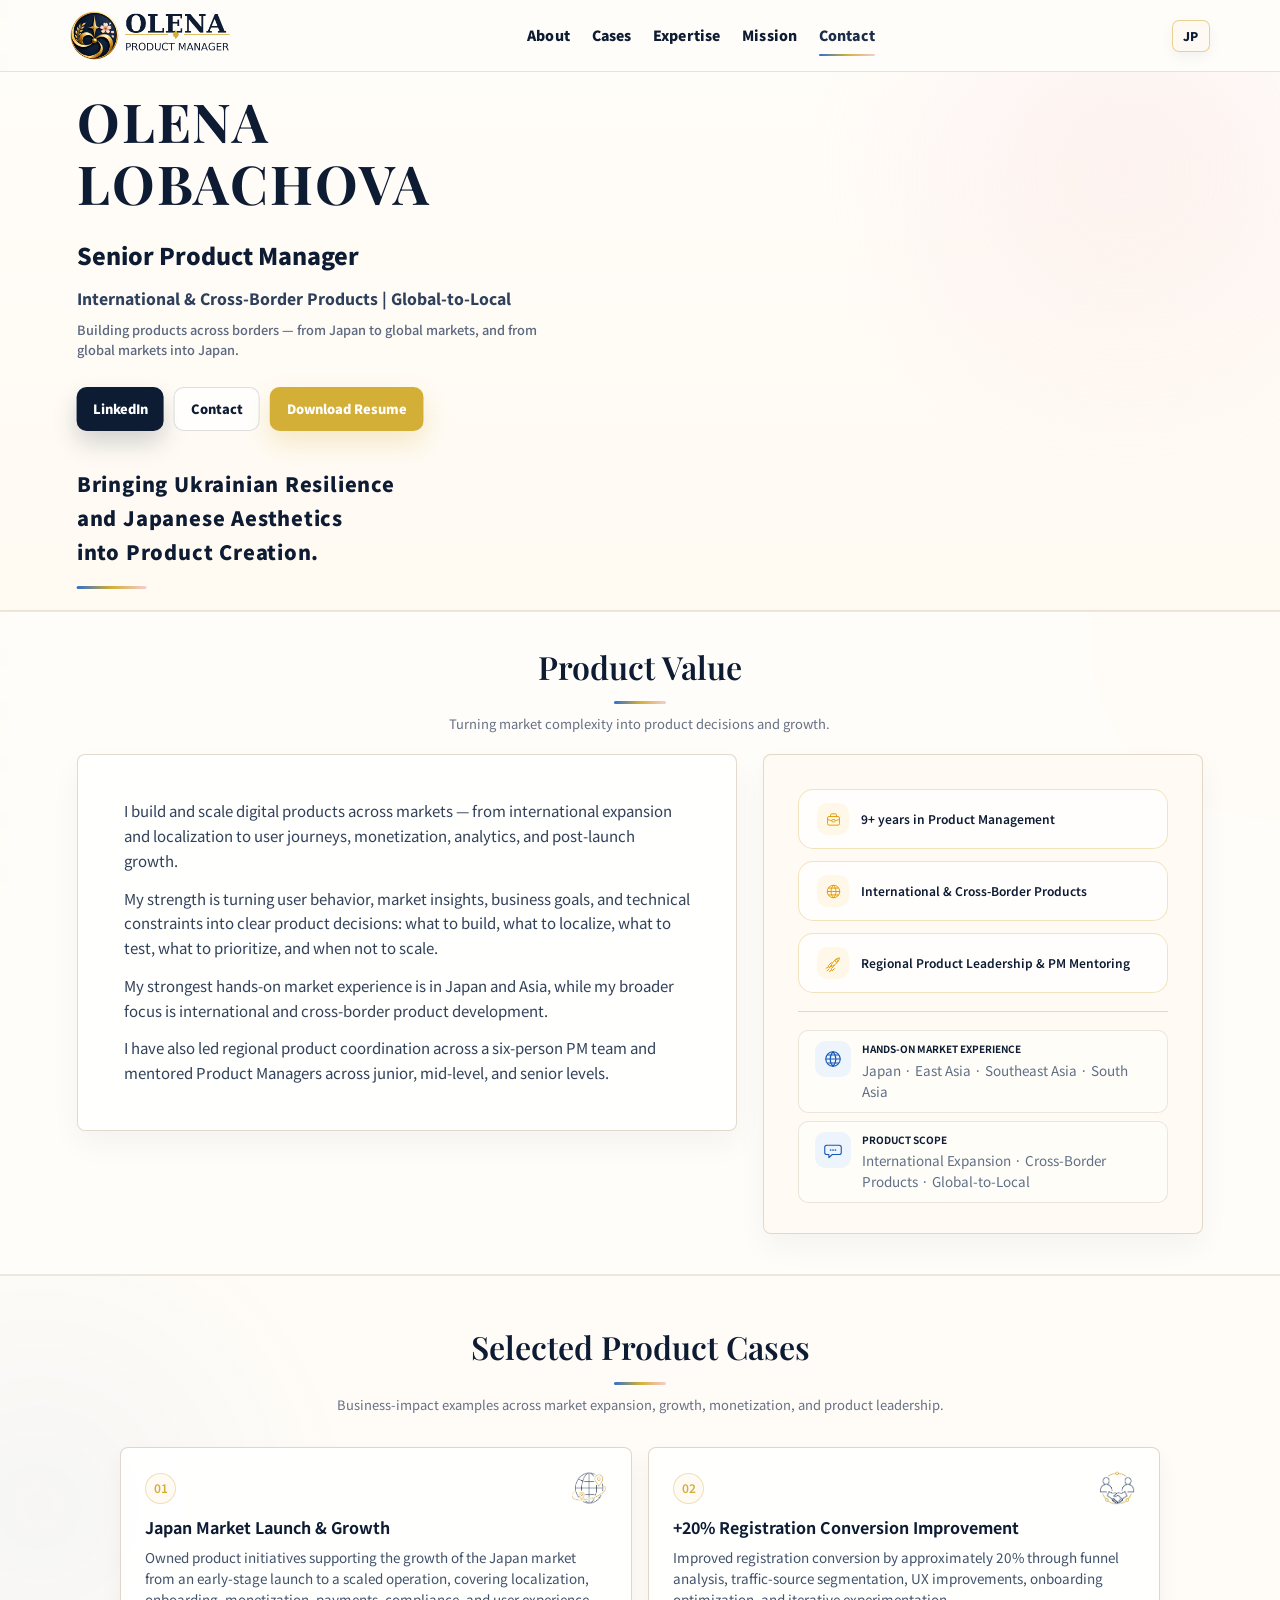
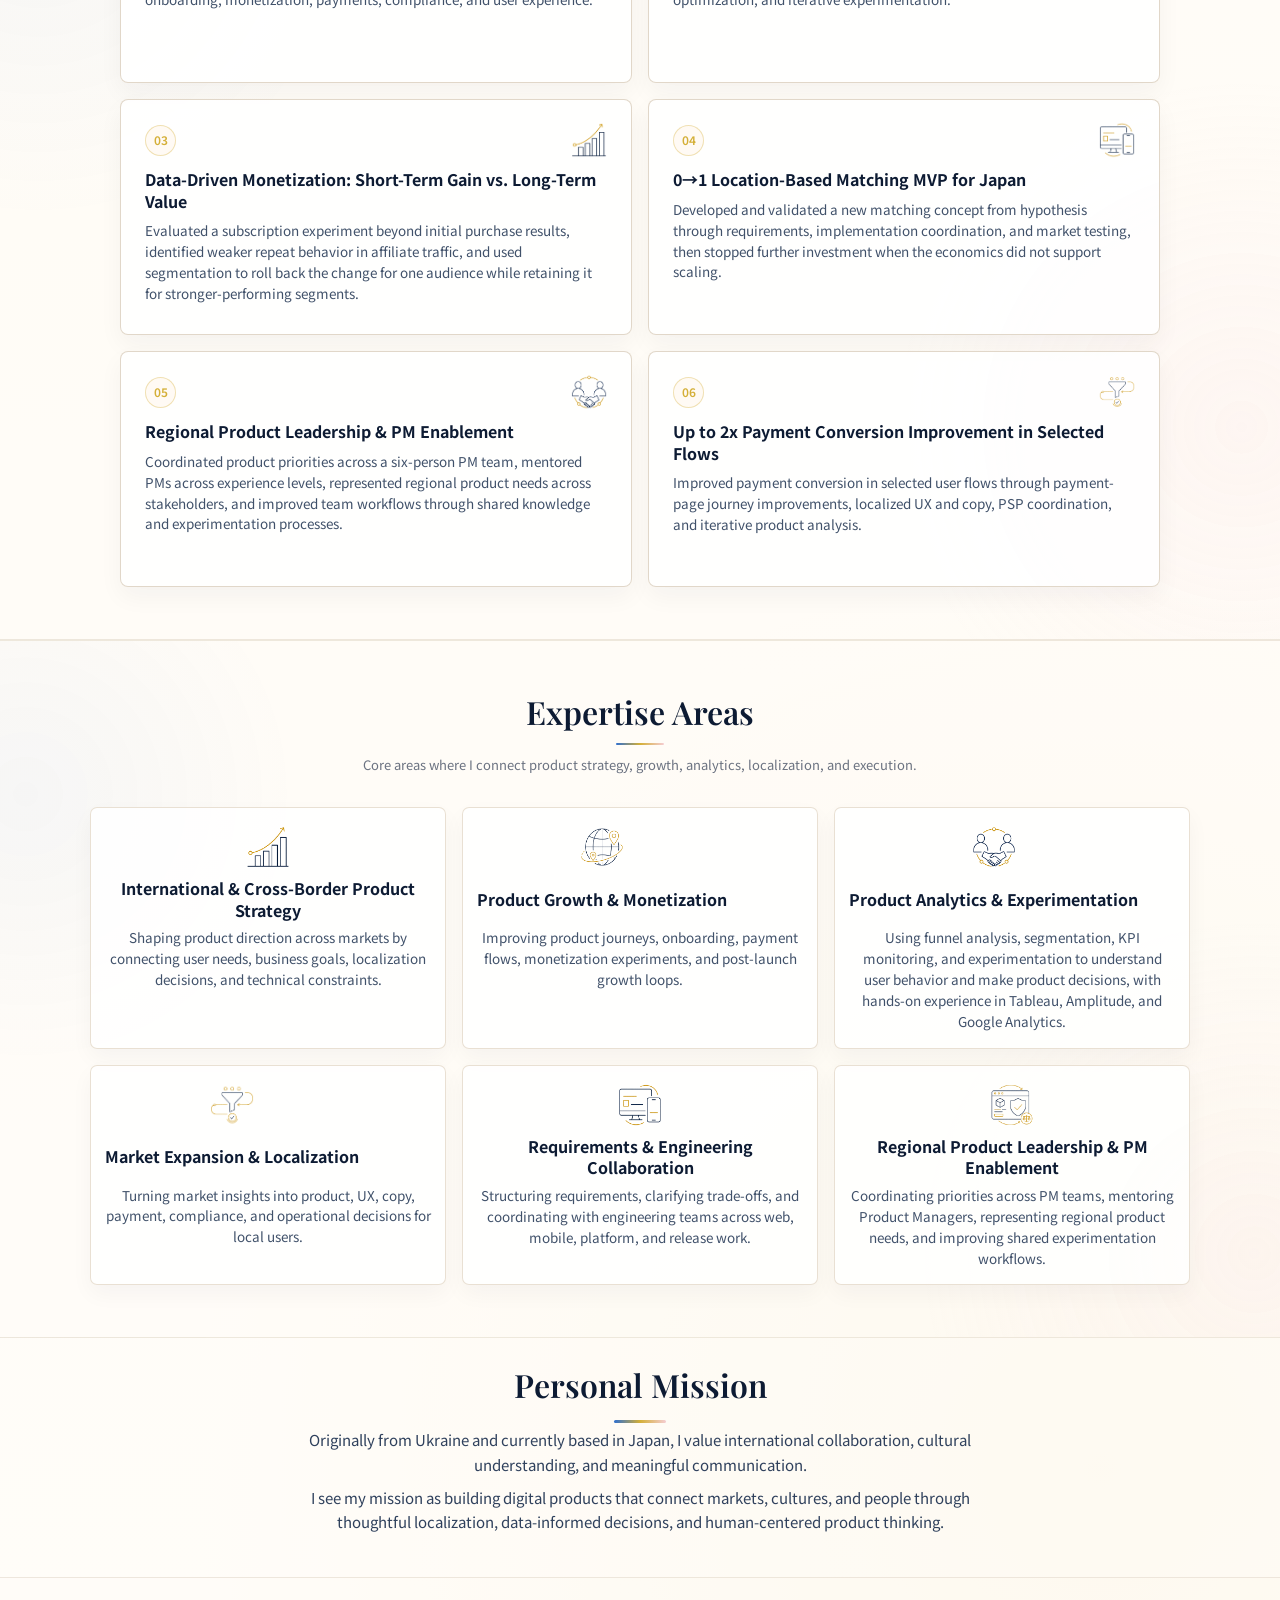
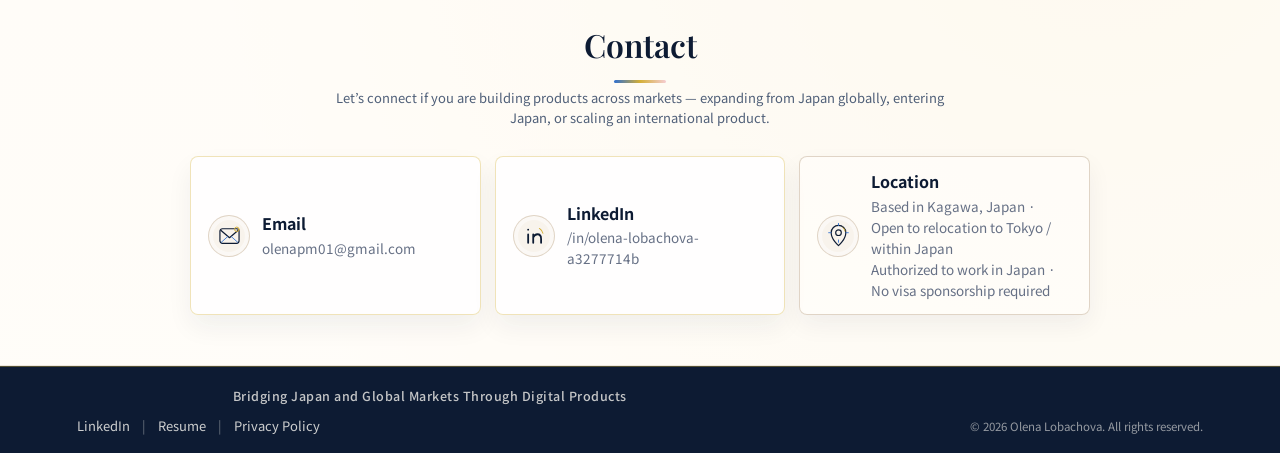
==== commit 8b2bb812: "Update bilingual product positioning" ====
--- a/en.html
+++ b/en.html
@@ -5,18 +5,18 @@
     <meta name="viewport" content="width=device-width, initial-scale=1.0">
     <title>Olena Lobachova | Senior Product Manager</title>
 
-    <meta name="description" content="Senior Product Manager based in Japan, specializing in global web and mobile products, product strategy, localization, KPI-driven improvement and cross-functional collaboration.">
-    <meta name="keywords" content="Product Manager, Senior Product Manager, Global Products, Web Products, Mobile Products, Japan, Kagawa, Localization, Product Strategy, KPI, UX, AI Tools">
+    <meta name="description" content="Senior Product Manager based in Japan, focused on international and cross-border products, global-to-local strategy, product growth, analytics, and PM enablement.">
+    <meta name="keywords" content="Product Manager, Senior Product Manager, International Products, Cross-Border Products, Global-to-Local, Product Growth, Product Analytics, Japan, Kagawa, Localization, Product Strategy, KPI, UX">
     <meta name="author" content="Olena Lobachova">
 
     <meta property="og:title" content="Olena Lobachova | Senior Product Manager">
-    <meta property="og:description" content="Senior Product Manager for global web and mobile products. Based in Japan.">
+    <meta property="og:description" content="Senior Product Manager for international and cross-border products. Based in Japan.">
     <meta property="og:type" content="website">
     <meta property="og:url" content="https://your-github-username.github.io/your-repository-name/en.html">
 
     <meta name="twitter:card" content="summary_large_image">
     <meta name="twitter:title" content="Olena Lobachova | Senior Product Manager">
-    <meta name="twitter:description" content="Senior Product Manager for global web and mobile products. Based in Japan.">
+    <meta name="twitter:description" content="Senior Product Manager for international and cross-border products. Based in Japan.">
 
     <link rel="icon" href="assets/favicon/favicon.ico" sizes="any">
     <link rel="icon" href="assets/favicon/favicon.svg" type="image/svg+xml">
@@ -149,7 +149,8 @@
             </h1>
 
             <h2>Senior Product Manager</h2>
-            <p class="hero-role">Global-to-Local Product Strategy | Japan &amp; Asia Markets</p>
+            <p class="hero-role">International &amp; Cross-Border Products | Global-to-Local</p>
+            <p class="hero-support">Building products across borders — from Japan to global markets, and from global markets into Japan.</p>
 
             <div class="hero-buttons">
                 <a href="https://www.linkedin.com/in/olena-lobachova-a3277714b" class="btn-primary" target="_blank" rel="noopener">
@@ -190,13 +191,14 @@
 <section id="value" class="section value-section">
     <div class="container">
         <h2>Product Value</h2>
-        <p class="section-subtitle">Turning market complexity into clear product decisions.</p>
+        <p class="section-subtitle">Turning market complexity into product decisions and growth.</p>
 
         <div class="value-grid">
             <article class="value-main">
-                <p>I help global digital products adapt to local markets — especially Japan and Asia.</p>
-                <p>My work connects product strategy, localization, user behavior, payments, analytics, and cross-functional execution.</p>
-                <p>My strength is turning regional complexity into clear product decisions: what to localize, what to test, what to prioritize, and how to align business goals with real user expectations.</p>
+                <p>I build and scale digital products across markets — from international expansion and localization to user journeys, monetization, analytics, and post-launch growth.</p>
+                <p>My strength is turning user behavior, market insights, business goals, and technical constraints into clear product decisions: what to build, what to localize, what to test, what to prioritize, and when not to scale.</p>
+                <p>My strongest hands-on market experience is in Japan and Asia, while my broader focus is international and cross-border product development.</p>
+                <p>I have also led regional product coordination across a six-person PM team and mentored Product Managers across junior, mid-level, and senior levels.</p>
             </article>
 
             <aside class="value-credibility" aria-label="Product management credibility">
@@ -205,19 +207,19 @@
                         <span class="value-highlight-icon">
                             <img src="assets/icons/value/briefcase_gold.svg" alt="">
                         </span>
-                        <span class="value-highlight-text">9+ years in product management</span>
+                        <span class="value-highlight-text">9+ years in Product Management</span>
                     </div>
                     <div class="value-highlight-card">
                         <span class="value-highlight-icon">
                             <img src="assets/icons/value/globe_gold.svg" alt="">
                         </span>
-                        <span class="value-highlight-text">Japan &amp; Asia market focus</span>
+                        <span class="value-highlight-text">International &amp; Cross-Border Products</span>
                     </div>
                     <div class="value-highlight-card">
                         <span class="value-highlight-icon">
                             <img src="assets/icons/value/rocket_gold.svg" alt="">
                         </span>
-                        <span class="value-highlight-text">Cross-platform products &amp; go-to-market execution</span>
+                        <span class="value-highlight-text">Regional Product Leadership &amp; PM Mentoring</span>
                     </div>
                 </div>
 
@@ -229,8 +231,8 @@
                             <img src="assets/icons/value/globe_blue.svg" alt="">
                         </span>
                         <div>
-                            <span class="value-info-title">Markets</span>
-                            <p>East Asia · Southeast Asia · South Asia · Global product context</p>
+                            <span class="value-info-title">Hands-on Market Experience</span>
+                            <p>Japan · East Asia · Southeast Asia · South Asia</p>
                         </div>
                     </div>
                     <div class="value-info-block">
@@ -238,8 +240,8 @@
                             <img src="assets/icons/value/chat_blue.svg" alt="">
                         </span>
                         <div>
-                            <span class="value-info-title">Languages</span>
-                            <p>English · Japanese · Ukrainian · Russian</p>
+                            <span class="value-info-title">Product Scope</span>
+                            <p>International Expansion · Cross-Border Products · Global-to-Local</p>
                         </div>
                     </div>
                 </div>
@@ -251,7 +253,7 @@
 <section id="cases" class="section section-soft cases-section">
     <div class="container">
         <h2>Selected Product Cases</h2>
-        <p class="section-subtitle">Business-impact examples across market adaptation, growth, and launch execution.</p>
+        <p class="section-subtitle">Business-impact examples across market expansion, growth, monetization, and product leadership.</p>
 
         <div class="case-grid">
             <article class="case-card">
@@ -259,8 +261,8 @@
                     <span class="case-number">01</span>
                     <img src="assets/icons/business/02_market_localization_and_expansion.png" alt="" class="case-icon">
                 </div>
-                <h3>Japan Market Entry from Zero</h3>
-                <p>Built the product foundation for Japan market entry by adapting UX, onboarding, payments, communication, legal workflows, and local operations for Japanese users and local partner requirements.</p>
+                <h3>Japan Market Launch &amp; Growth</h3>
+                <p>Owned product initiatives supporting the growth of the Japan market from an early-stage launch to a scaled operation, covering localization, onboarding, monetization, payments, compliance, and user experience.</p>
             </article>
 
             <article class="case-card">
@@ -268,8 +270,8 @@
                     <span class="case-number">02</span>
                     <img src="assets/icons/business/03_market_adaptation_and_partnerships.png" alt="" class="case-icon">
                 </div>
-                <h3>New Brand Launch Across Multiple Subsystems</h3>
-                <p>Managed a new brand launch on an existing platform, coordinating visual identity, product setup, subsystem readiness, launch execution, and post-launch analysis across cross-functional teams.</p>
+                <h3>+20% Registration Conversion Improvement</h3>
+                <p>Improved registration conversion by approximately 20% through funnel analysis, traffic-source segmentation, UX improvements, onboarding optimization, and iterative experimentation.</p>
             </article>
 
             <article class="case-card">
@@ -277,26 +279,35 @@
                     <span class="case-number">03</span>
                     <img src="assets/icons/business/01_global_to_local_product_strategy.png" alt="" class="case-icon">
                 </div>
-                <h3>+20% Registration Conversion Improvement</h3>
-                <p>Improved registration conversion by approximately 20% through funnel analysis, UX adjustments, A/B testing, and KPI-driven iteration across onboarding and entry flows.</p>
+                <h3>Data-Driven Monetization: Short-Term Gain vs. Long-Term Value</h3>
+                <p>Evaluated a subscription experiment beyond initial purchase results, identified weaker repeat behavior in affiliate traffic, and used segmentation to roll back the change for one audience while retaining it for stronger-performing segments.</p>
             </article>
 
             <article class="case-card">
                 <div class="case-card-top">
                     <span class="case-number">04</span>
+                    <img src="assets/icons/business/05_cross_platform_product_execution.png" alt="" class="case-icon">
+                </div>
+                <h3>0→1 Location-Based Matching MVP for Japan</h3>
+                <p>Developed and validated a new matching concept from hypothesis through requirements, implementation coordination, and market testing, then stopped further investment when the economics did not support scaling.</p>
+            </article>
+
+            <article class="case-card">
+                <div class="case-card-top">
+                    <span class="case-number">05</span>
+                    <img src="assets/icons/business/03_market_adaptation_and_partnerships.png" alt="" class="case-icon">
+                </div>
+                <h3>Regional Product Leadership &amp; PM Enablement</h3>
+                <p>Coordinated product priorities across a six-person PM team, mentored PMs across experience levels, represented regional product needs across stakeholders, and improved team workflows through shared knowledge and experimentation processes.</p>
+            </article>
+
+            <article class="case-card">
+                <div class="case-card-top">
+                    <span class="case-number">06</span>
                     <img src="assets/icons/business/04_conversion_and_product_flow_optimization.png" alt="" class="case-icon">
                 </div>
                 <h3>Up to 2x Payment Conversion Improvement in Selected Flows</h3>
-                <p>Localized payment-related product flows through payment method prioritization, currency presentation, PSP coordination, and market-specific user journey adjustments.</p>
-            </article>
-
-            <article class="case-card case-card--wide">
-                <div class="case-card-top">
-                    <span class="case-number">05</span>
-                    <img src="assets/icons/business/06_compliance_aware_product_adaptation.png" alt="" class="case-icon">
-                </div>
-                <h3>Compliance-Aware Product Adaptation for Sensitive Markets</h3>
-                <p>Translated legal, partner, payment, marketing, and regional market requirements into product priorities, launch conditions, and roadmap adjustments for legally sensitive markets.</p>
+                <p>Improved payment conversion in selected user flows through payment-page journey improvements, localized UX and copy, PSP coordination, and iterative product analysis.</p>
             </article>
         </div>
     </div>
@@ -307,7 +318,7 @@
 
         <h2>Expertise Areas</h2>
         <p class="section-subtitle">
-            Core areas where I connect product strategy, localization, growth, and execution.
+            Core areas where I connect product strategy, growth, analytics, localization, and execution.
         </p>
 
         <div class="expertise-grid expertise-grid-compact">
@@ -316,40 +327,48 @@
                 <div class="expertise-visual">
                     <img src="assets/icons/business/01_global_to_local_product_strategy.png" alt="" class="expertise-icon-img">
                 </div>
-                <h3>Global-to-Local Product Strategy</h3>
-                <p>Adapting global product concepts to regional user behavior, market expectations, and business priorities.</p>
+                <h3>International &amp; Cross-Border Product Strategy</h3>
+                <p>Shaping product direction across markets by connecting user needs, business goals, localization decisions, and technical constraints.</p>
             </article>
 
             <article class="expertise-card expertise-compact">
                 <div class="expertise-visual">
                     <img src="assets/icons/business/02_market_localization_and_expansion.png" alt="" class="expertise-icon-img">
                 </div>
-                <h3>Market Localization &amp; Expansion</h3>
-                <p>Turning local insights into product, UX, communication, payment, and go-to-market decisions.</p>
+                <h3>Product Growth &amp; Monetization</h3>
+                <p>Improving product journeys, onboarding, payment flows, monetization experiments, and post-launch growth loops.</p>
             </article>
 
             <article class="expertise-card expertise-compact">
                 <div class="expertise-visual">
                     <img src="assets/icons/business/03_market_adaptation_and_partnerships.png" alt="" class="expertise-icon-img">
                 </div>
-                <h3>Market Adaptation &amp; Partnerships</h3>
-                <p>Connecting product, marketing, legal, payment, and local partner requirements to support market-specific product decisions.</p>
+                <h3>Product Analytics &amp; Experimentation</h3>
+                <p>Using funnel analysis, segmentation, KPI monitoring, and experimentation to understand user behavior and make product decisions, with hands-on experience in Tableau, Amplitude, and Google Analytics.</p>
             </article>
 
             <article class="expertise-card expertise-compact">
                 <div class="expertise-visual">
                     <img src="assets/icons/business/04_conversion_and_product_flow_optimization.png" alt="" class="expertise-icon-img">
                 </div>
-                <h3>Conversion &amp; Product Flow Optimization</h3>
-                <p>Improving registration, onboarding, payment, and product entry flows through data-informed decisions.</p>
+                <h3>Market Expansion &amp; Localization</h3>
+                <p>Turning market insights into product, UX, copy, payment, compliance, and operational decisions for local users.</p>
             </article>
 
             <article class="expertise-card expertise-compact">
                 <div class="expertise-visual">
                     <img src="assets/icons/business/05_cross_platform_product_execution.png" alt="" class="expertise-icon-img">
                 </div>
-                <h3>Cross-Platform Product Execution</h3>
-                <p>Coordinating web, Android/iOS, platform tracking, and release-related product work across stakeholders.</p>
+                <h3>Requirements &amp; Engineering Collaboration</h3>
+                <p>Structuring requirements, clarifying trade-offs, and coordinating with engineering teams across web, mobile, platform, and release work.</p>
+            </article>
+
+            <article class="expertise-card expertise-compact">
+                <div class="expertise-visual">
+                    <img src="assets/icons/business/06_compliance_aware_product_adaptation.png" alt="" class="expertise-icon-img">
+                </div>
+                <h3>Regional Product Leadership &amp; PM Enablement</h3>
+                <p>Coordinating priorities across PM teams, mentoring Product Managers, representing regional product needs, and improving shared experimentation workflows.</p>
             </article>
 
         </div>
@@ -377,7 +396,7 @@
     <div class="container">
 
         <h2>Contact</h2>
-        <p class="section-subtitle contact-lead">Let’s connect if you are building products for Japan, Asia, or international markets.</p>
+        <p class="section-subtitle contact-lead">Let’s connect if you are building products across markets — expanding from Japan globally, entering Japan, or scaling an international product.</p>
 
         <div class="contact-layout">
 
@@ -403,7 +422,7 @@
                     <span class="card-icon"><img src="assets/icons/card-location.svg" alt=""></span>
                     <div>
                         <strong>Location</strong>
-                        <p>Kagawa, Japan</p>
+                        <p>Based in Kagawa, Japan · Open to relocation to Tokyo / within Japan<br>Authorized to work in Japan · No visa sponsorship required</p>
                     </div>
                 </div>
 
--- a/css/style.css
+++ b/css/style.css
@@ -373,6 +373,15 @@
     font-weight:800;
     color:#2f405c;
     margin-bottom:16px;
+}
+
+.hero-support{
+    max-width:520px;
+    margin:-6px 0 24px;
+    color:#5b6880;
+    font-size:clamp(12px, 1vw, 15px);
+    font-weight:500;
+    line-height:1.65;
 }
 
 .hero-location{
@@ -7515,7 +7524,18 @@
     max-width:480px;
     font-size:clamp(13px, 1.22vw, 17px);
     line-height:1.45;
-    margin-bottom:18px;
+    margin-bottom:16px;
+}
+
+.en-business-page .hero-support{
+    max-width:520px;
+    margin:-6px 0 26px;
+    color:#5b6880;
+    font-family:var(--font-body);
+    font-size:clamp(12px, 1vw, 15px);
+    font-weight:500;
+    line-height:1.6;
+    letter-spacing:0;
 }
 
 .en-business-page .hero-buttons{
@@ -7738,7 +7758,7 @@
 
 .en-business-page .expertise-grid,
 .en-business-page .expertise-grid-compact{
-    grid-template-columns:repeat(5, minmax(0,1fr));
+    grid-template-columns:repeat(3, minmax(0,1fr));
 }
 
 .en-business-page .expertise-card,
@@ -7787,7 +7807,7 @@
     }
 
     .en-business-page .expertise-card:nth-child(5){
-        grid-column:2;
+        grid-column:auto;
     }
 }
 
@@ -9651,6 +9671,17 @@
     font-size:clamp(13px, 1.15vw, 16px);
     font-weight:600;
     line-height:1.55;
+    letter-spacing:0;
+}
+
+.ja-business-page .hero-support{
+    max-width:500px;
+    margin:-6px 0 26px;
+    color:#5b6880;
+    font-family:var(--font-body);
+    font-size:clamp(12px, 1vw, 15px);
+    font-weight:500;
+    line-height:1.65;
     letter-spacing:0;
 }
 
@@ -9963,7 +9994,7 @@
 .ja-business-page .expertise-grid,
 .ja-business-page .expertise-grid-compact{
     display:grid;
-    grid-template-columns:repeat(5, minmax(0,1fr));
+    grid-template-columns:repeat(3, minmax(0,1fr));
     gap:16px;
     align-items:stretch;
 }
@@ -10092,7 +10123,7 @@
     }
 
     .ja-business-page .expertise-card:nth-child(5){
-        grid-column:2;
+        grid-column:auto;
     }
 }
 
